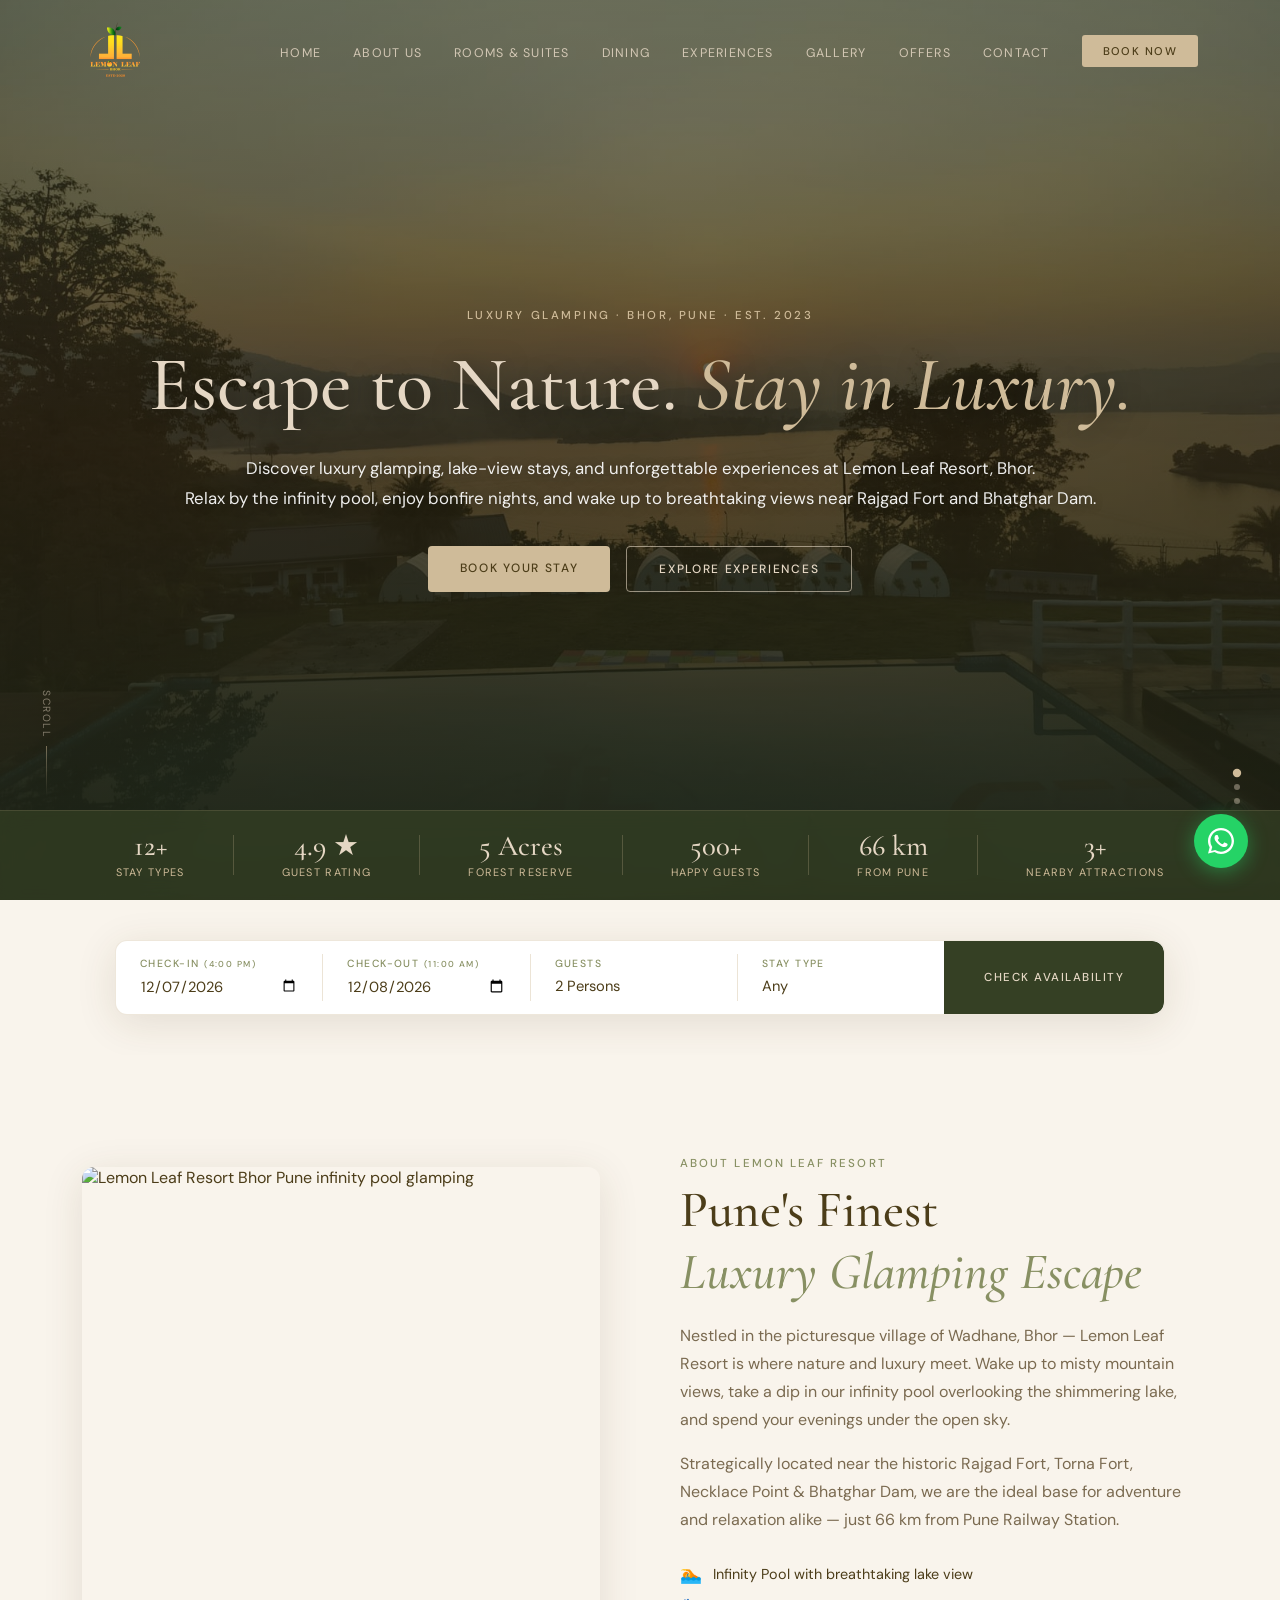
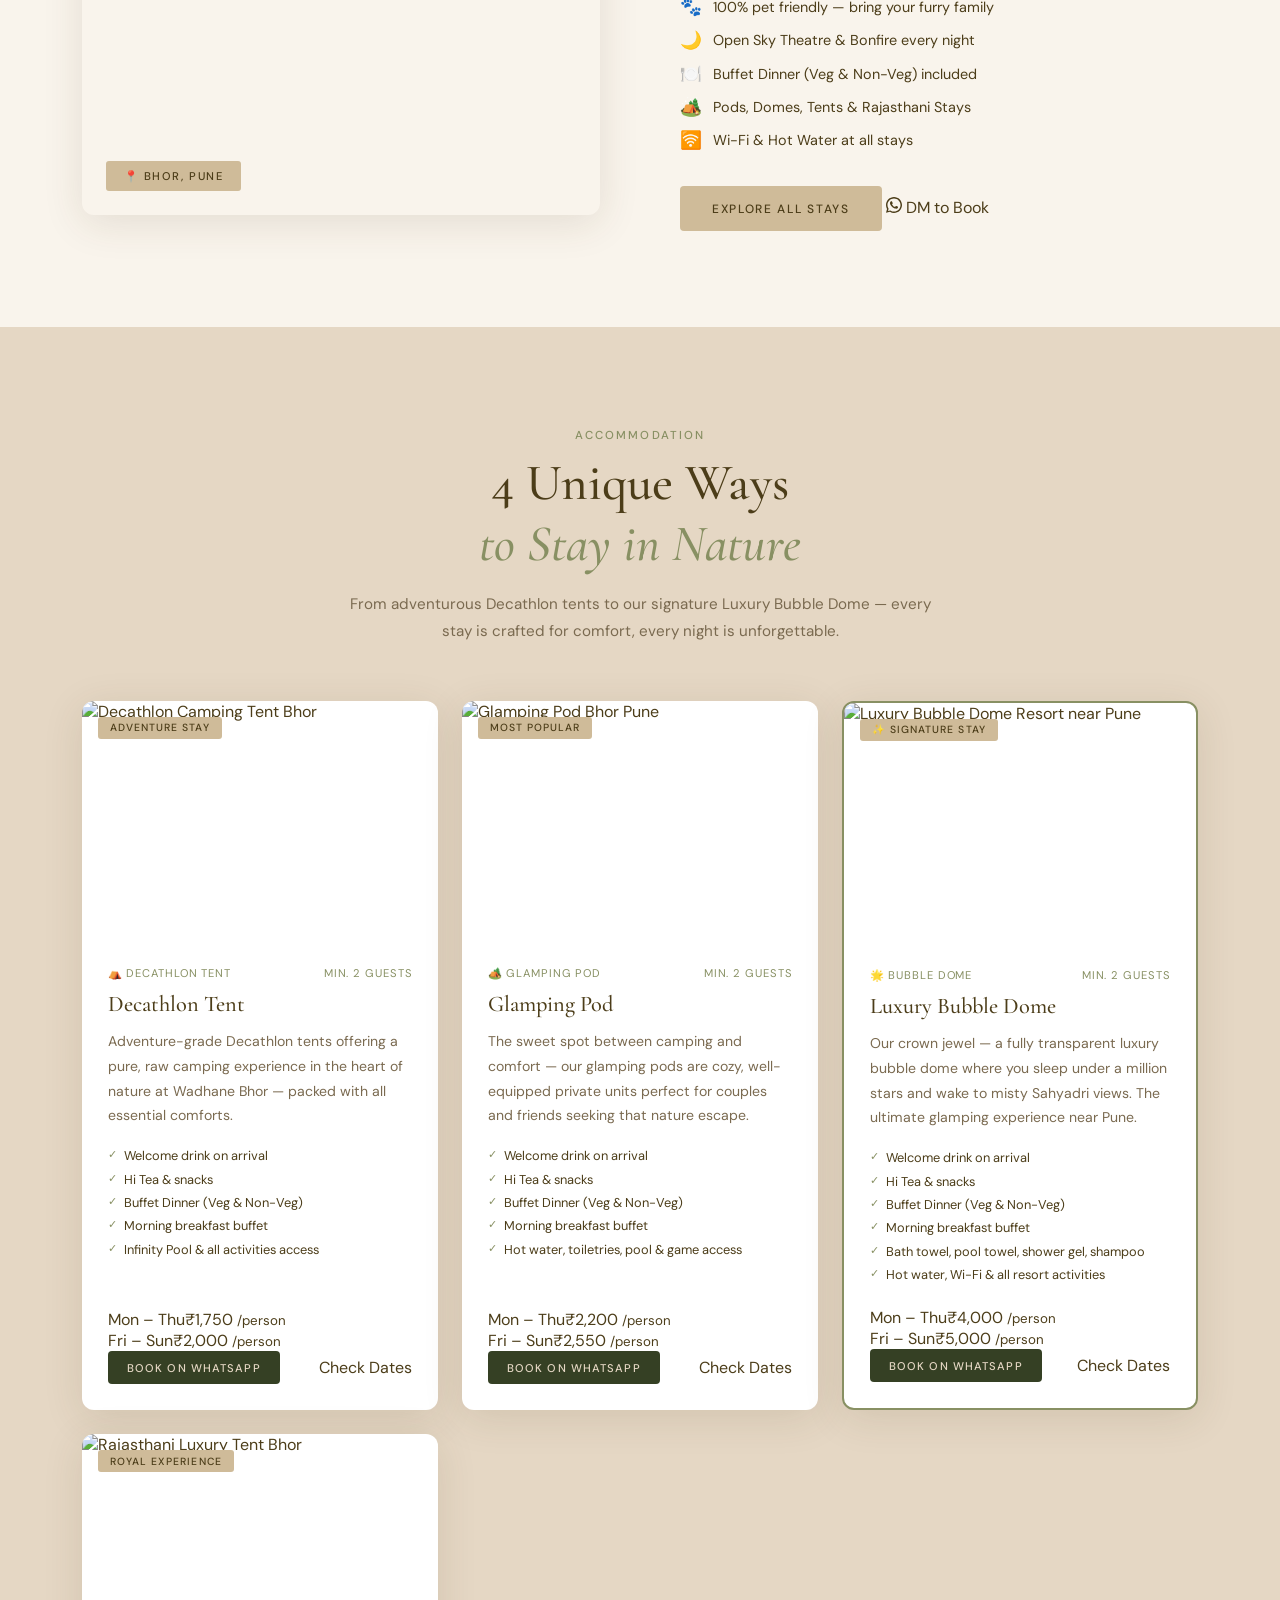
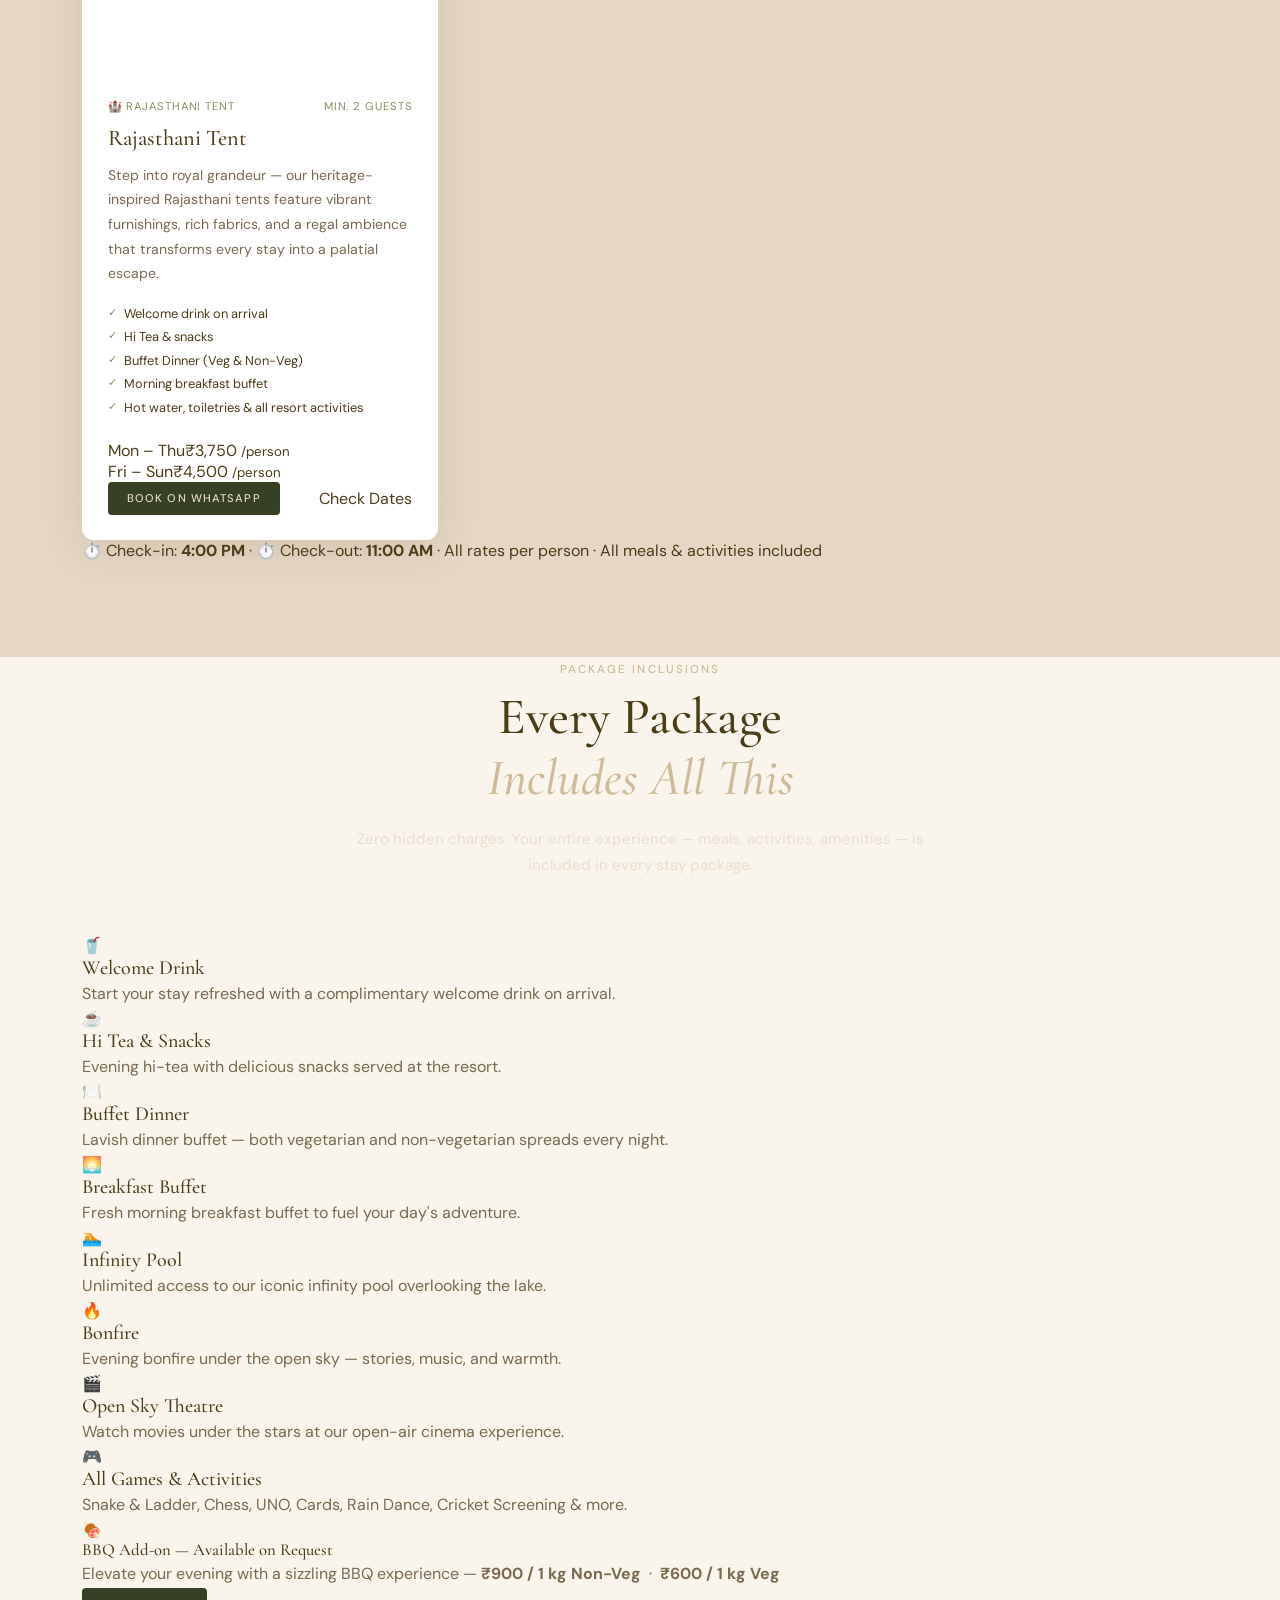
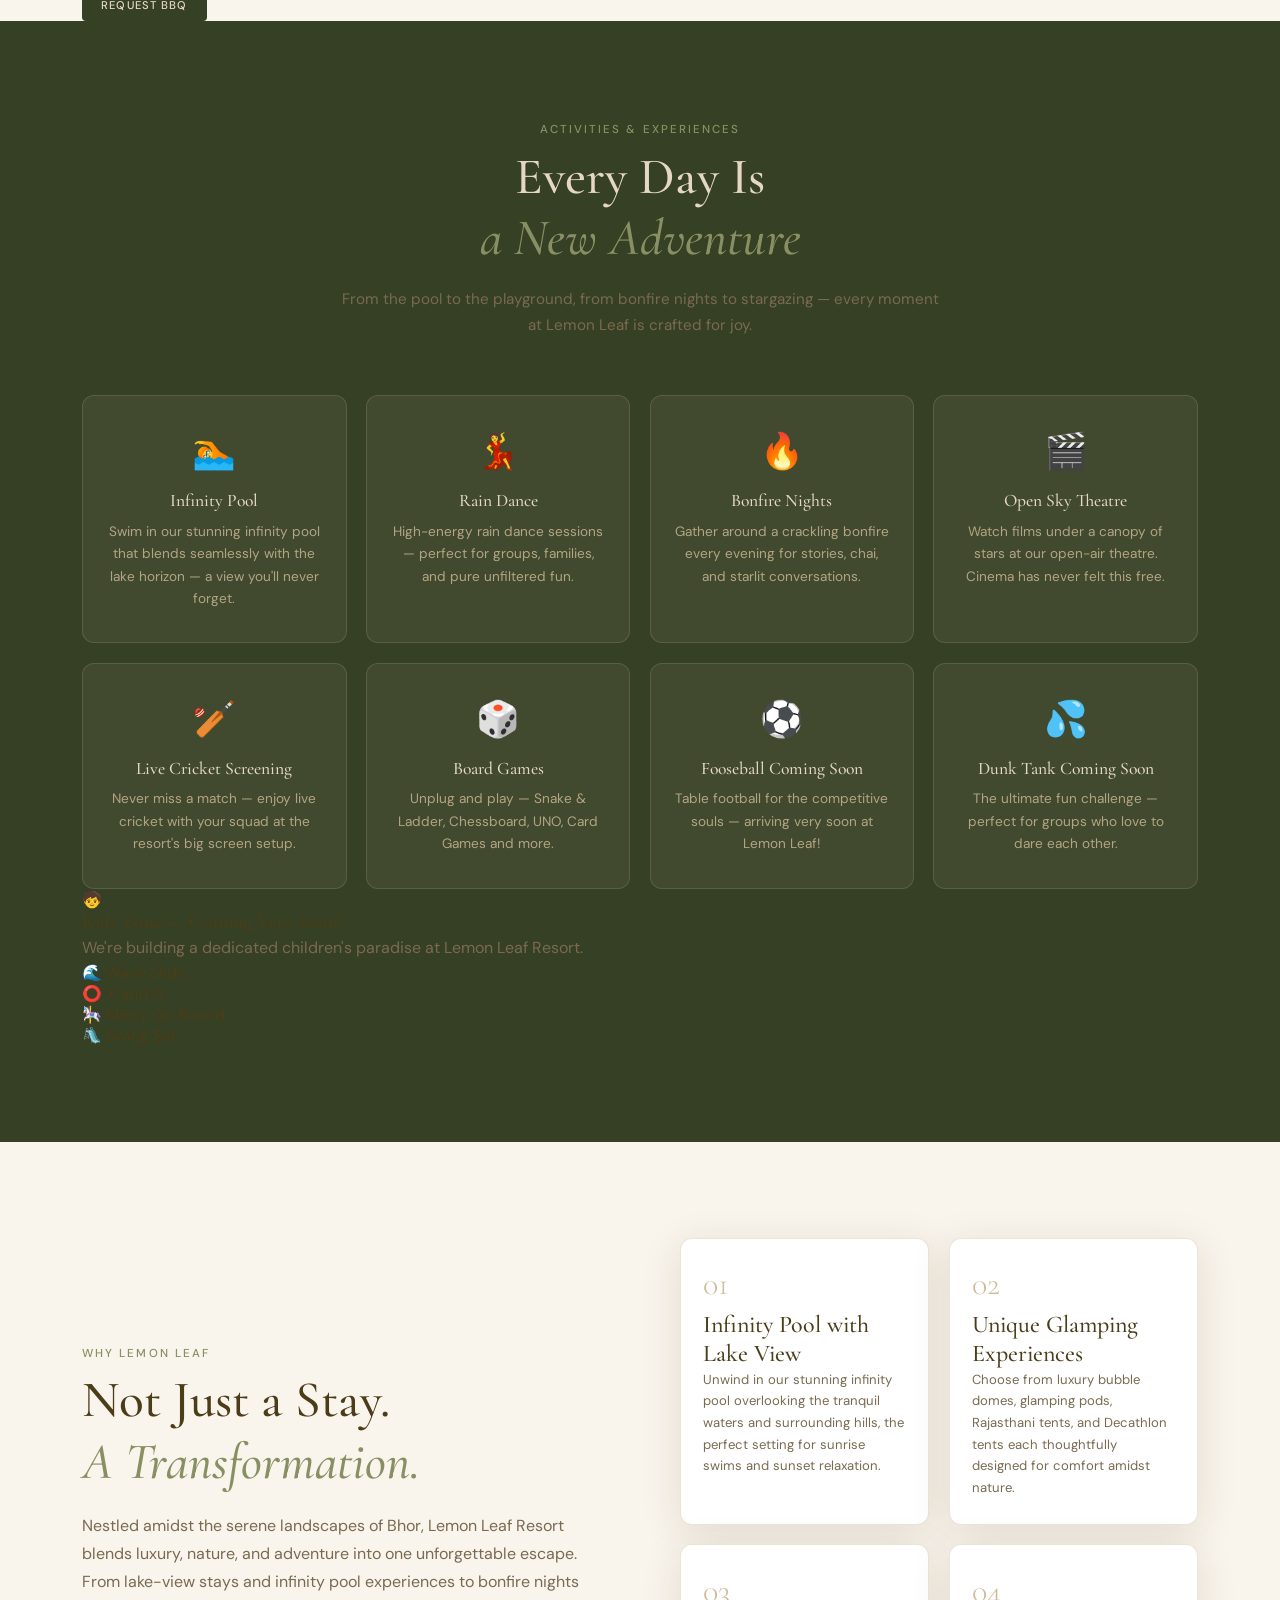
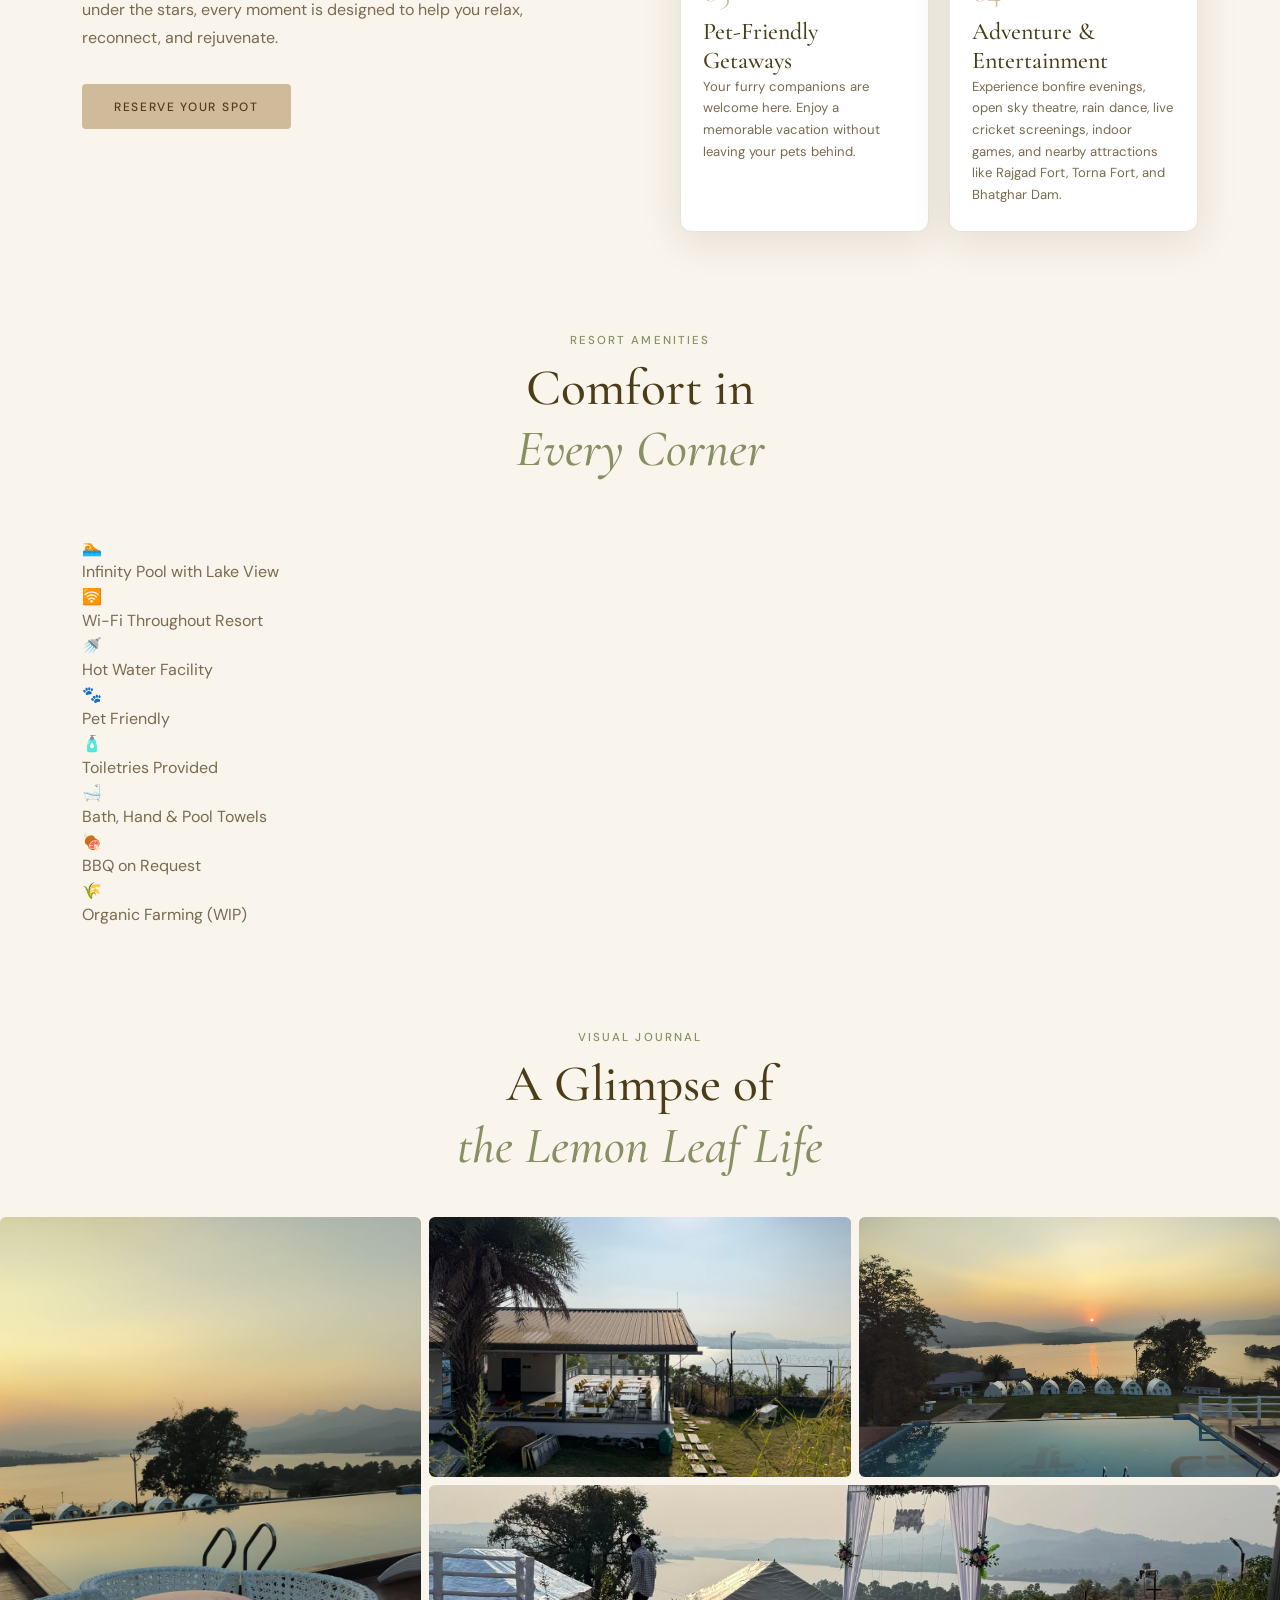
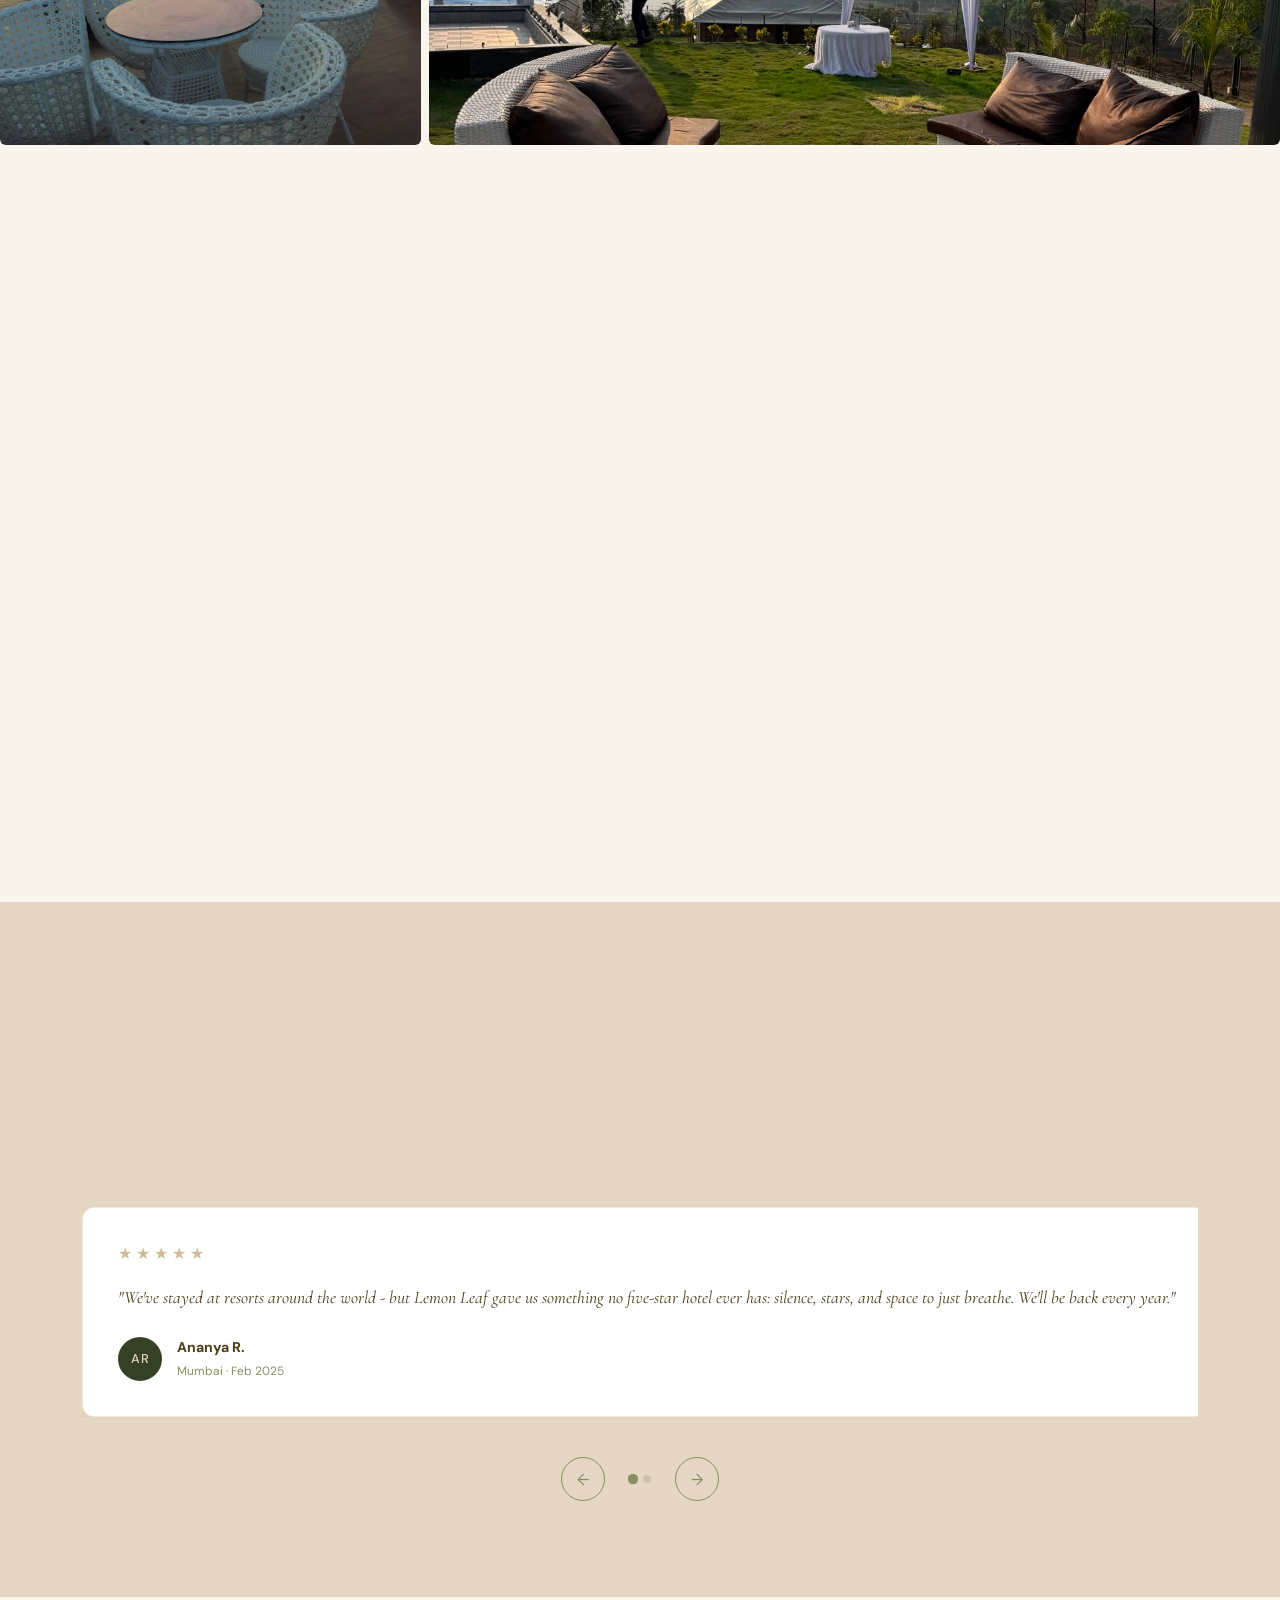
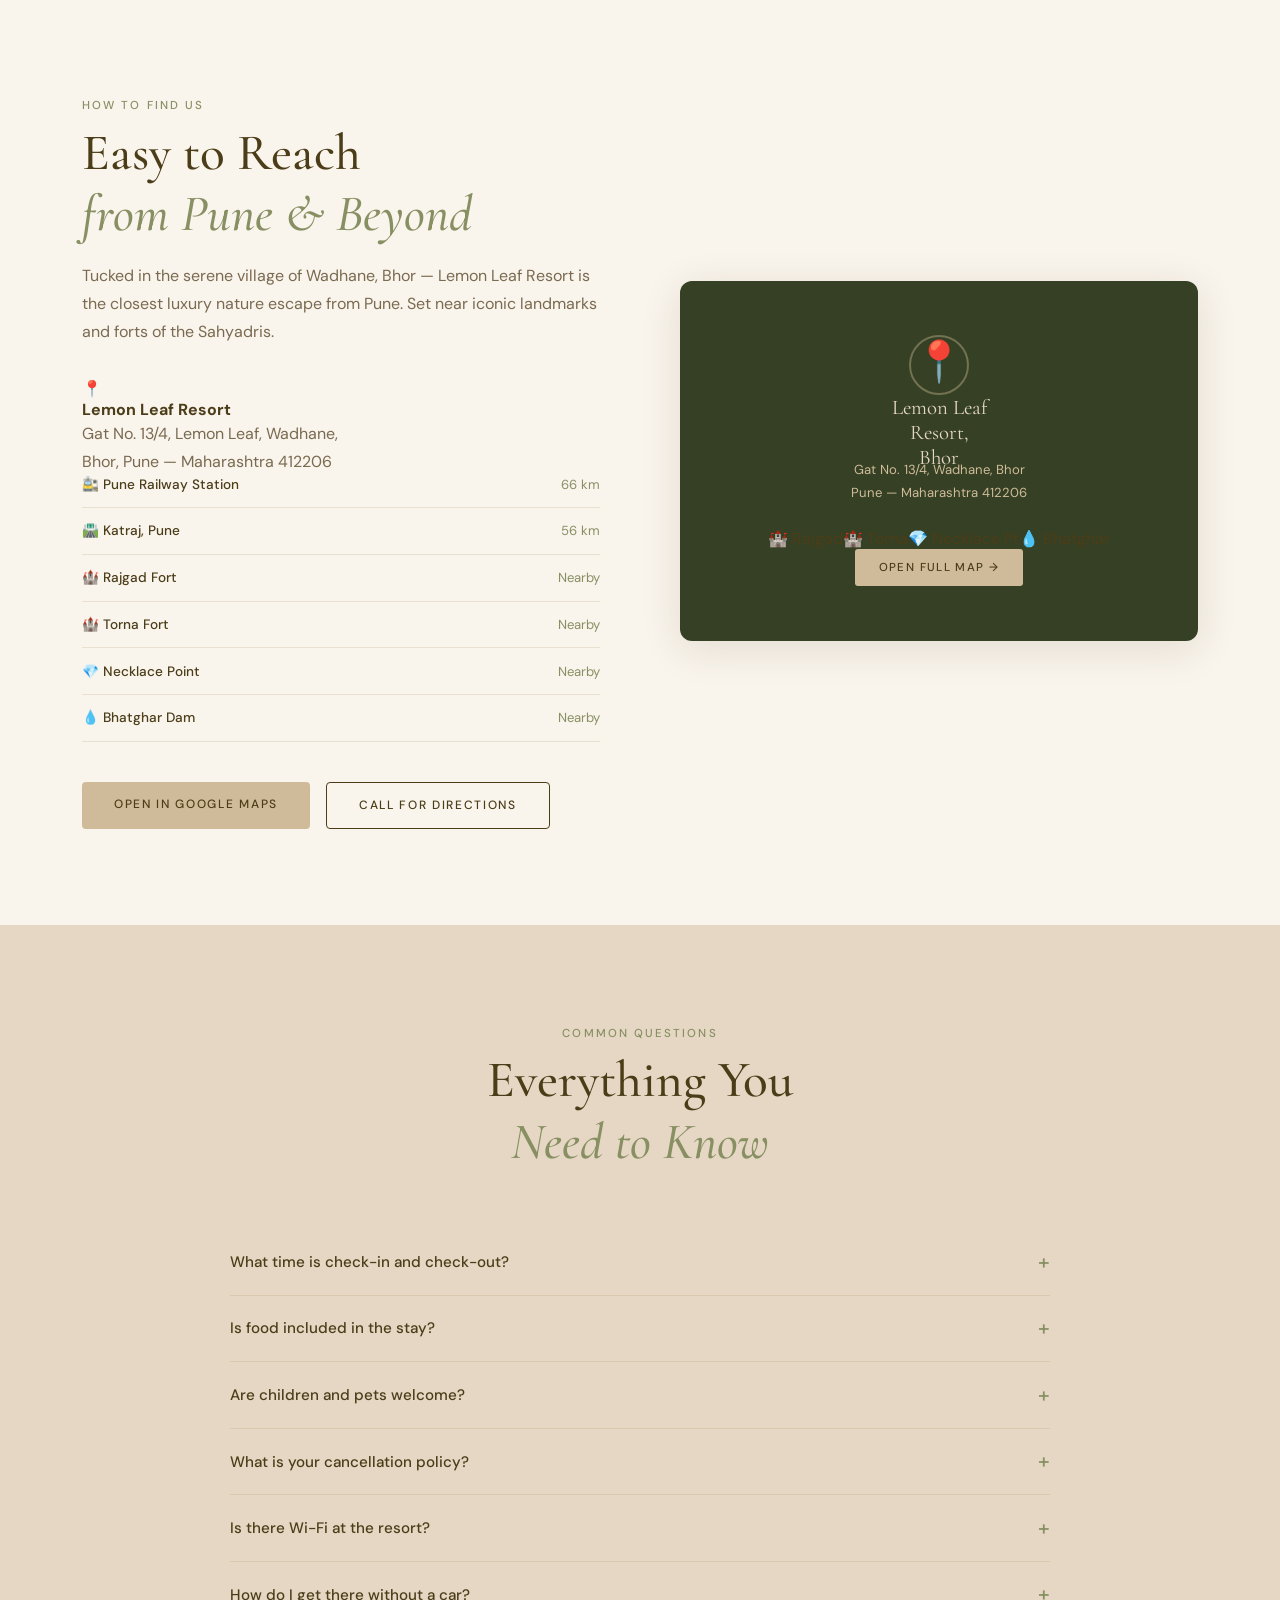
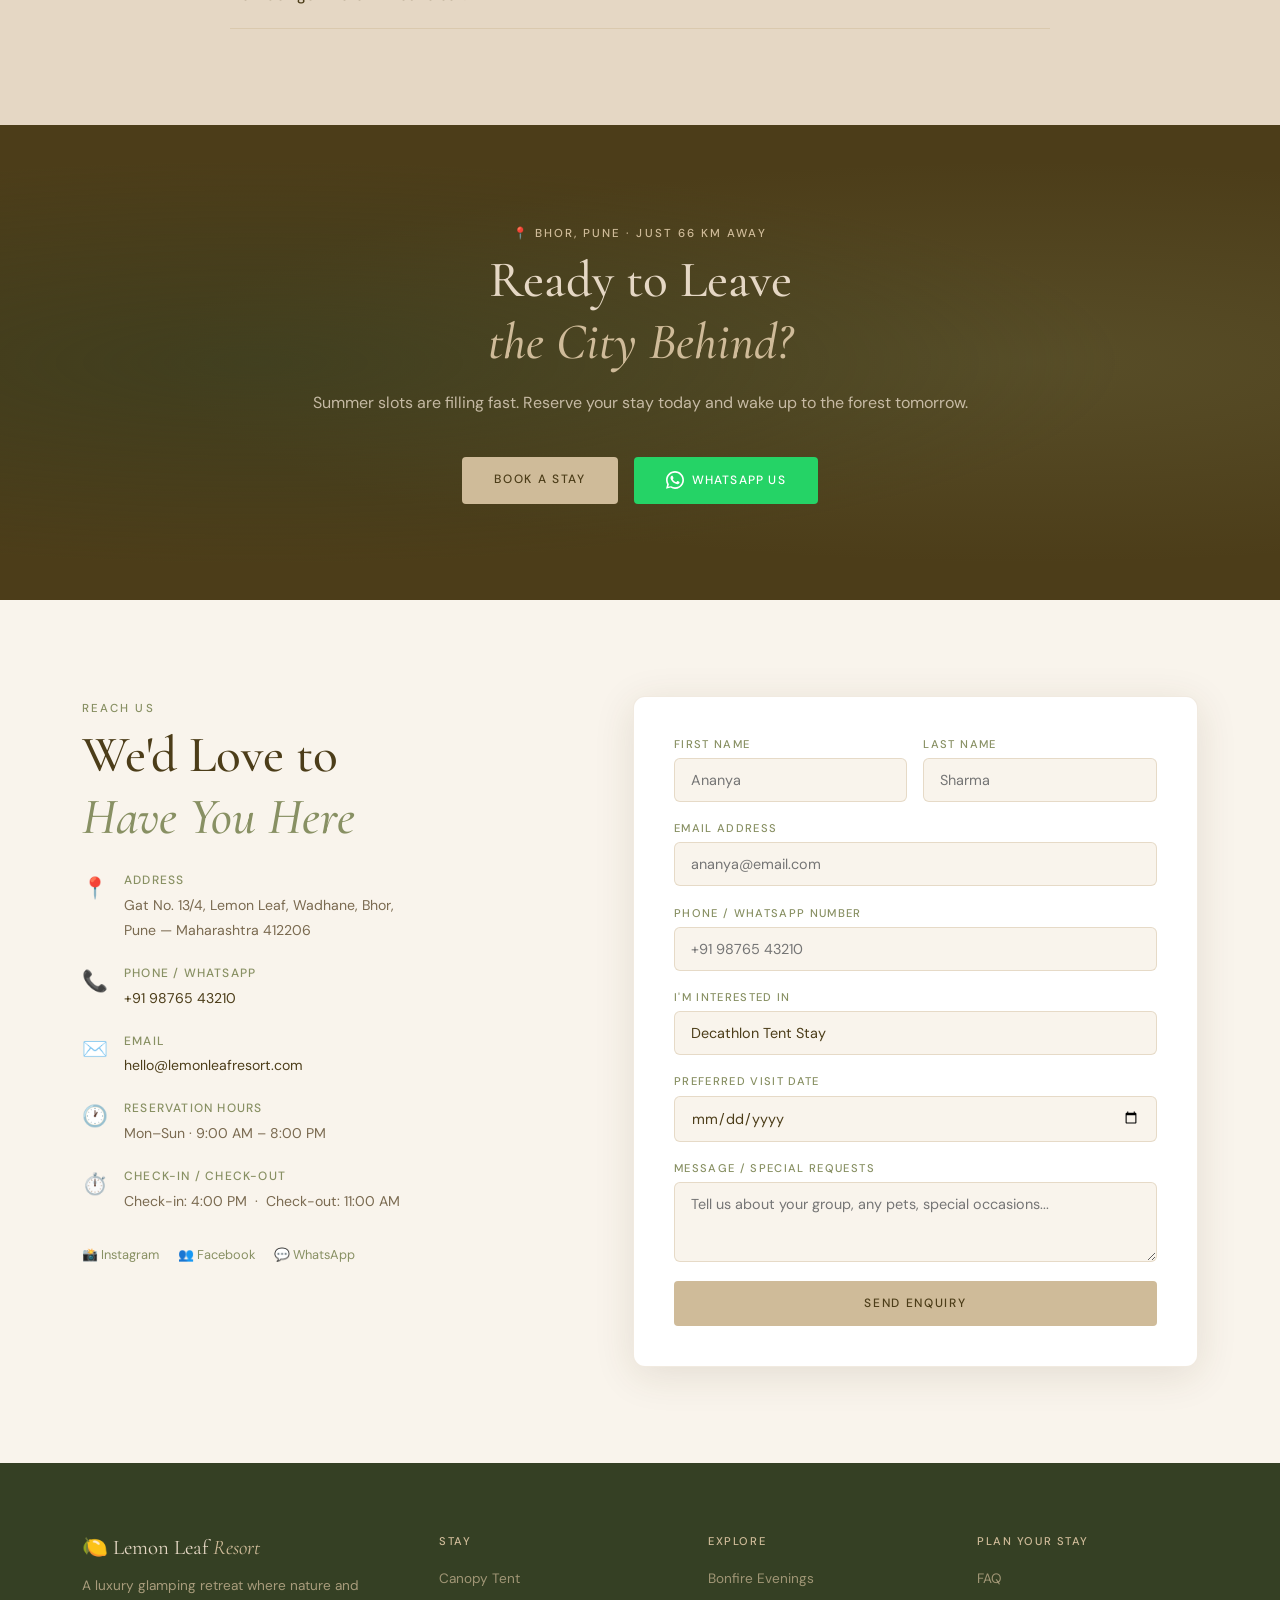
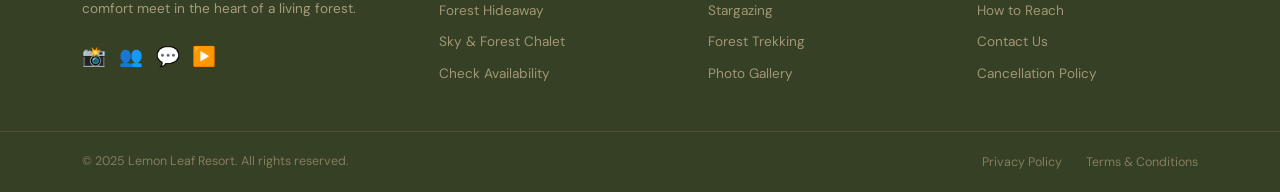
==== index.html @ 9e4e4b1d "first commit" ====
<!DOCTYPE html>
<html lang="en">

<head>
    <meta charset="UTF-8" />
    <meta name="viewport" content="width=device-width, initial-scale=1.0" />
    <title>Lemon Leaf Resort Bhor — Luxury Glamping near Pune</title>
    <meta name="description"
        content="Lemon Leaf Resort Bhor — Luxury glamping, infinity pool with lake view, bubble domes, pods & tents near Pune. 66 km from Pune Railway Station. Pet friendly." />
    <meta name="keywords"
        content="glamping near pune, luxury resort bhor, lemon leaf resort, infinity pool pune, bubble dome, rajgad torna fort stay, wadhane bhor" />
    <link rel="preconnect" href="https://fonts.googleapis.com" />
    <link rel="preconnect" href="https://fonts.gstatic.com" crossorigin />
    <link
        href="https://fonts.googleapis.com/css2?family=Cormorant+Garamond:ital,wght@0,300;0,400;0,500;0,600;1,300;1,400;1,500&family=DM+Sans:wght@300;400;500&display=swap"
        rel="stylesheet" />
    <link rel="stylesheet" href="css/style.css" />
</head>

<body>

    <div class="preloader" id="preloader">
        <div class="preloader-inner">
            <div class="preloader-logo">
                <img src="/images/logo/lemon-leaf-logo.png" alt="Lemon Leaf Resort"
                    onerror="this.style.display='none'" />
            </div>
            <div class="preloader-name">Lemon Leaf Resort</div>
            <div class="preloader-tagline">Relax · Reconnect · Rejuvenate</div>
            <div class="preloader-bar">
                <div class="preloader-fill" id="preloaderFill"></div>
            </div>
        </div>
    </div>

    <div id="navbar"></div>

    <section class="hero" id="home">
        <div class="hero-bg">
            <div class="hero-slide active" style="background-image:url('/images/hero-banner/infinity-pool.jpg')">
            </div>
            <div class="hero-slide" style="background-image:url('/images/hero-banner/glamping-pod.jpg')">
            </div>
            <div class="hero-slide" style="background-image:url('/images/hero-banner/event.jpg')">
            </div>
        </div>
        <div class="hero-overlay"></div>
        <div class="hero-content">
            <div class="hero-eyebrow reveal-up">Luxury Glamping · Bhor, Pune · Est. 2023</div>
            <h1 class="hero-title reveal-up delay-1">Escape to Nature. <em>Stay in Luxury.</em></h1>
            <p class="hero-sub reveal-up delay-2">Discover luxury glamping, lake-view stays, and unforgettable
                experiences at Lemon Leaf Resort, Bhor. <br />Relax by the infinity pool, enjoy bonfire nights, and wake
                up to
                breathtaking views near Rajgad Fort and Bhatghar Dam.</p>
            <div class="hero-btns reveal-up delay-3">
                <a href="#stays" class="btn-primary">Book Your Stay</a>
                <a href="#experiences" class="btn-ghost">Explore Experiences</a>
            </div>
        </div>
        <div class="hero-stats reveal-up delay-4">
            <div class="hero-stat"><strong>12+</strong><span>Stay Types</span></div>
            <div class="hero-stat-divider"></div>
            <div class="hero-stat"><strong>4.9 ★</strong><span>Guest Rating</span></div>
            <div class="hero-stat-divider"></div>
            <div class="hero-stat"><strong>5 Acres</strong><span>Forest Reserve</span></div>
            <div class="hero-stat-divider"></div>
            <div class="hero-stat"><strong>500+</strong><span>Happy Guests</span></div>
            <div class="hero-stat-divider"></div>
            <div class="hero-stat"><strong>66 km</strong><span>From Pune</span></div>
            <div class="hero-stat-divider"></div>
            <div class="hero-stat"><strong>3+</strong><span>Nearby Attractions</span></div>
        </div>
        <div class="hero-slider-dots" id="heroDots">
            <button class="dot active" data-idx="0" aria-label="Slide 1"></button>
            <button class="dot" data-idx="1" aria-label="Slide 2"></button>
            <button class="dot" data-idx="2" aria-label="Slide 3"></button>
        </div>
        <div class="hero-scroll-hint">
            <span>Scroll</span>
            <div class="scroll-line"></div>
        </div>
    </section>

    <section class="book-section" id="book">
        <div class="book-bar">
            <div class="book-field">
                <label>Check-in <small>(4:00 PM)</small></label>
                <input type="date" id="checkin" />
            </div>
            <div class="book-sep"></div>
            <div class="book-field">
                <label>Check-out <small>(11:00 AM)</small></label>
                <input type="date" id="checkout" />
            </div>
            <div class="book-sep"></div>
            <div class="book-field">
                <label>Guests</label>
                <select>
                    <option>1 Person</option>
                    <option selected>2 Persons</option>
                    <option>3 Persons</option>
                    <option>4 Persons</option>
                    <option>Group (5+)</option>
                </select>
            </div>
            <div class="book-sep"></div>
            <div class="book-field">
                <label>Stay Type</label>
                <select id="stayTypeSelect">
                    <option>Any</option>
                    <option>Decathlon Tent</option>
                    <option>Glamping Pod</option>
                    <option>Luxury Bubble Dome</option>
                    <option>Rajasthani Tent</option>
                </select>
            </div>
            <button class="book-btn" id="bookingBtn">Check Availability</button>
        </div>
    </section>

    <section class="about-strip" id="about">
        <div class="container about-grid">
            <div class="about-img-wrap reveal-left">
                <img src="https://images.unsplash.com/photo-1533632359083-0185df1be85d?w=800&q=80"
                    alt="Lemon Leaf Resort Bhor Pune infinity pool glamping" loading="lazy" />
                <div class="about-badge">📍 Bhor, Pune</div>
            </div>
            <div class="about-content reveal-right">
                <span class="eyebrow">About Lemon Leaf Resort</span>
                <h2>Pune's Finest<br /><em>Luxury Glamping Escape</em></h2>
                <p>Nestled in the picturesque village of Wadhane, Bhor — Lemon Leaf Resort is where nature and luxury
                    meet. Wake up to misty mountain views, take a dip in our infinity pool overlooking the shimmering
                    lake, and spend your evenings under the open sky.</p>
                <p>Strategically located near the historic Rajgad Fort, Torna Fort, Necklace Point &amp; Bhatghar Dam,
                    we are the ideal base for adventure and relaxation alike — just 66 km from Pune Railway Station.</p>
                <ul class="about-features">
                    <li><span class="feat-icon">🏊</span> Infinity Pool with breathtaking lake view</li>
                    <li><span class="feat-icon">🐾</span> 100% pet friendly — bring your furry family</li>
                    <li><span class="feat-icon">🌙</span> Open Sky Theatre &amp; Bonfire every night</li>
                    <li><span class="feat-icon">🍽️</span> Buffet Dinner (Veg &amp; Non-Veg) included</li>
                    <li><span class="feat-icon">🏕️</span> Pods, Domes, Tents &amp; Rajasthani Stays</li>
                    <li><span class="feat-icon">🛜</span> Wi-Fi &amp; Hot Water at all stays</li>
                </ul>
                <div class="about-ctas">
                    <a href="#stays" class="btn-primary">Explore All Stays</a>
                    <a href="https://wa.me/919876543210" target="_blank" rel="noopener" class="btn-whatsapp-sm">
                        <svg width="16" height="16" viewBox="0 0 24 24" fill="currentColor">
                            <path
                                d="M17.472 14.382c-.297-.149-1.758-.867-2.03-.967-.273-.099-.471-.148-.67.15-.197.297-.767.966-.94 1.164-.173.199-.347.223-.644.075-.297-.15-1.255-.463-2.39-1.475-.883-.788-1.48-1.761-1.653-2.059-.173-.297-.018-.458.13-.606.134-.133.298-.347.446-.52.149-.174.198-.298.298-.497.099-.198.05-.371-.025-.52-.075-.149-.669-1.612-.916-2.207-.242-.579-.487-.5-.669-.51-.173-.008-.371-.01-.57-.01-.198 0-.52.074-.792.372-.272.297-1.04 1.016-1.04 2.479 0 1.462 1.065 2.875 1.213 3.074.149.198 2.096 3.2 5.077 4.487.709.306 1.262.489 1.694.625.712.227 1.36.195 1.871.118.571-.085 1.758-.719 2.006-1.413.248-.694.248-1.289.173-1.413z" />
                            <path
                                d="M12 0C5.373 0 0 5.373 0 12c0 2.114.552 4.1 1.512 5.834L.057 23.57l5.91-1.47A11.945 11.945 0 0012 24c6.627 0 12-5.373 12-12S18.627 0 12 0zm0 21.818a9.8 9.8 0 01-4.997-1.37l-.358-.213-3.707.922.986-3.604-.234-.37A9.79 9.79 0 012.182 12c0-5.418 4.4-9.818 9.818-9.818 5.418 0 9.818 4.4 9.818 9.818 0 5.419-4.4 9.818-9.818 9.818z" />
                        </svg>
                        DM to Book
                    </a>
                </div>
            </div>
        </div>
    </section>

    <section class="stays-section" id="stays">
        <div class="container">
            <div class="section-header reveal-up">
                <span class="eyebrow">Accommodation</span>
                <h2>4 Unique Ways<br /><em>to Stay in Nature</em></h2>
                <p>From adventurous Decathlon tents to our signature Luxury Bubble Dome — every stay is crafted for
                    comfort, every night is unforgettable.</p>
            </div>
            <div class="stays-grid">

                <!-- DECATHLON TENT -->
                <div class="stay-card reveal-up">
                    <div class="stay-img">
                        <img src="https://images.unsplash.com/photo-1537225228614-56cc3556d7ed?w=800&q=80"
                            alt="Decathlon Camping Tent Bhor" loading="lazy" />
                        <div class="stay-tag">Adventure Stay</div>
                    </div>
                    <div class="stay-body">
                        <div class="stay-meta"><span>⛺ Decathlon Tent</span><span>Min. 2 Guests</span></div>
                        <h3>Decathlon Tent</h3>
                        <p>Adventure-grade Decathlon tents offering a pure, raw camping experience in the heart of
                            nature at Wadhane Bhor — packed with all essential comforts.</p>
                        <ul class="stay-amenities">
                            <li>Welcome drink on arrival</li>
                            <li>Hi Tea &amp; snacks</li>
                            <li>Buffet Dinner (Veg &amp; Non-Veg)</li>
                            <li>Morning breakfast buffet</li>
                            <li>Infinity Pool &amp; all activities access</li>
                        </ul>
                        <div class="pricing-block">
                            <div class="price-row"><span class="price-label">Mon – Thu</span><span
                                    class="price-val">₹1,750 <small>/person</small></span></div>
                            <div class="price-row weekend"><span class="price-label">Fri – Sun</span><span
                                    class="price-val">₹2,000 <small>/person</small></span></div>
                        </div>
                        <div class="stay-footer">
                            <a href="https://wa.me/919876543210" target="_blank" rel="noopener" class="btn-sm">Book on
                                WhatsApp</a>
                            <a href="#book" class="btn-sm-outline">Check Dates</a>
                        </div>
                    </div>
                </div>

                <!-- GLAMPING POD -->
                <div class="stay-card reveal-up delay-1">
                    <div class="stay-img">
                        <img src="https://images.unsplash.com/photo-1596394516093-501ba68a0ba6?w=800&q=80"
                            alt="Glamping Pod Bhor Pune" loading="lazy" />
                        <div class="stay-tag">Most Popular</div>
                    </div>
                    <div class="stay-body">
                        <div class="stay-meta"><span>🏕️ Glamping Pod</span><span>Min. 2 Guests</span></div>
                        <h3>Glamping Pod</h3>
                        <p>The sweet spot between camping and comfort — our glamping pods are cozy, well-equipped
                            private units perfect for couples and friends seeking that nature escape.</p>
                        <ul class="stay-amenities">
                            <li>Welcome drink on arrival</li>
                            <li>Hi Tea &amp; snacks</li>
                            <li>Buffet Dinner (Veg &amp; Non-Veg)</li>
                            <li>Morning breakfast buffet</li>
                            <li>Hot water, toiletries, pool &amp; game access</li>
                        </ul>
                        <div class="pricing-block">
                            <div class="price-row"><span class="price-label">Mon – Thu</span><span
                                    class="price-val">₹2,200 <small>/person</small></span></div>
                            <div class="price-row weekend"><span class="price-label">Fri – Sun</span><span
                                    class="price-val">₹2,550 <small>/person</small></span></div>
                        </div>
                        <div class="stay-footer">
                            <a href="https://wa.me/919876543210" target="_blank" rel="noopener" class="btn-sm">Book on
                                WhatsApp</a>
                            <a href="#book" class="btn-sm-outline">Check Dates</a>
                        </div>
                    </div>
                </div>

                <!-- LUXURY BUBBLE DOME -->
                <div class="stay-card featured reveal-up delay-2">
                    <div class="stay-img">
                        <img src="https://images.unsplash.com/photo-1506905925346-21bda4d32df4?w=800&q=80"
                            alt="Luxury Bubble Dome Resort near Pune" loading="lazy" />
                        <div class="stay-tag">✨ Signature Stay</div>
                    </div>
                    <div class="stay-body">
                        <div class="stay-meta"><span>🌟 Bubble Dome</span><span>Min. 2 Guests</span></div>
                        <h3>Luxury Bubble Dome</h3>
                        <p>Our crown jewel — a fully transparent luxury bubble dome where you sleep under a million
                            stars and wake to misty Sahyadri views. The ultimate glamping experience near Pune.</p>
                        <ul class="stay-amenities">
                            <li>Welcome drink on arrival</li>
                            <li>Hi Tea &amp; snacks</li>
                            <li>Buffet Dinner (Veg &amp; Non-Veg)</li>
                            <li>Morning breakfast buffet</li>
                            <li>Bath towel, pool towel, shower gel, shampoo</li>
                            <li>Hot water, Wi-Fi &amp; all resort activities</li>
                        </ul>
                        <div class="pricing-block">
                            <div class="price-row"><span class="price-label">Mon – Thu</span><span
                                    class="price-val">₹4,000 <small>/person</small></span></div>
                            <div class="price-row weekend"><span class="price-label">Fri – Sun</span><span
                                    class="price-val">₹5,000 <small>/person</small></span></div>
                        </div>
                        <div class="stay-footer">
                            <a href="https://wa.me/919876543210" target="_blank" rel="noopener" class="btn-sm">Book on
                                WhatsApp</a>
                            <a href="#book" class="btn-sm-outline">Check Dates</a>
                        </div>
                    </div>
                </div>

                <!-- RAJASTHANI TENT -->
                <div class="stay-card reveal-up delay-3">
                    <div class="stay-img">
                        <img src="https://images.unsplash.com/photo-1504280390367-361c6d9f38f4?w=800&q=80"
                            alt="Rajasthani Luxury Tent Bhor" loading="lazy" />
                        <div class="stay-tag">Royal Experience</div>
                    </div>
                    <div class="stay-body">
                        <div class="stay-meta"><span>🏰 Rajasthani Tent</span><span>Min. 2 Guests</span></div>
                        <h3>Rajasthani Tent</h3>
                        <p>Step into royal grandeur — our heritage-inspired Rajasthani tents feature vibrant
                            furnishings, rich fabrics, and a regal ambience that transforms every stay into a palatial
                            escape.</p>
                        <ul class="stay-amenities">
                            <li>Welcome drink on arrival</li>
                            <li>Hi Tea &amp; snacks</li>
                            <li>Buffet Dinner (Veg &amp; Non-Veg)</li>
                            <li>Morning breakfast buffet</li>
                            <li>Hot water, toiletries &amp; all resort activities</li>
                        </ul>
                        <div class="pricing-block">
                            <div class="price-row"><span class="price-label">Mon – Thu</span><span
                                    class="price-val">₹3,750 <small>/person</small></span></div>
                            <div class="price-row weekend"><span class="price-label">Fri – Sun</span><span
                                    class="price-val">₹4,500 <small>/person</small></span></div>
                        </div>
                        <div class="stay-footer">
                            <a href="https://wa.me/919876543210" target="_blank" rel="noopener" class="btn-sm">Book on
                                WhatsApp</a>
                            <a href="#book" class="btn-sm-outline">Check Dates</a>
                        </div>
                    </div>
                </div>

            </div>

            <!-- TIMINGS + NOTE -->
            <div class="timings-note reveal-up">
                <span>⏱️ Check-in: <strong>4:00 PM</strong></span>
                <span class="tn-sep">·</span>
                <span>⏱️ Check-out: <strong>11:00 AM</strong></span>
                <span class="tn-sep">·</span>
                <span>All rates per person · All meals &amp; activities included</span>
            </div>
        </div>
    </section>

    <section class="packages-section" id="packages">
        <div class="container">
            <div class="section-header section-header--light reveal-up">
                <span class="eyebrow eyebrow--light">Package Inclusions</span>
                <h2>Every Package<br /><em>Includes All This</em></h2>
                <p>Zero hidden charges. Your entire experience — meals, activities, amenities — is included in every
                    stay package.</p>
            </div>
            <div class="pkg-grid">
                <div class="pkg-card reveal-up">
                    <div class="pkg-icon">🥤</div>
                    <h4>Welcome Drink</h4>
                    <p>Start your stay refreshed with a complimentary welcome drink on arrival.</p>
                </div>
                <div class="pkg-card reveal-up delay-1">
                    <div class="pkg-icon">☕</div>
                    <h4>Hi Tea &amp; Snacks</h4>
                    <p>Evening hi-tea with delicious snacks served at the resort.</p>
                </div>
                <div class="pkg-card reveal-up delay-2">
                    <div class="pkg-icon">🍽️</div>
                    <h4>Buffet Dinner</h4>
                    <p>Lavish dinner buffet — both vegetarian and non-vegetarian spreads every night.</p>
                </div>
                <div class="pkg-card reveal-up delay-3">
                    <div class="pkg-icon">🌅</div>
                    <h4>Breakfast Buffet</h4>
                    <p>Fresh morning breakfast buffet to fuel your day's adventure.</p>
                </div>
                <div class="pkg-card reveal-up">
                    <div class="pkg-icon">🏊</div>
                    <h4>Infinity Pool</h4>
                    <p>Unlimited access to our iconic infinity pool overlooking the lake.</p>
                </div>
                <div class="pkg-card reveal-up delay-1">
                    <div class="pkg-icon">🔥</div>
                    <h4>Bonfire</h4>
                    <p>Evening bonfire under the open sky — stories, music, and warmth.</p>
                </div>
                <div class="pkg-card reveal-up delay-2">
                    <div class="pkg-icon">🎬</div>
                    <h4>Open Sky Theatre</h4>
                    <p>Watch movies under the stars at our open-air cinema experience.</p>
                </div>
                <div class="pkg-card reveal-up delay-3">
                    <div class="pkg-icon">🎮</div>
                    <h4>All Games &amp; Activities</h4>
                    <p>Snake &amp; Ladder, Chess, UNO, Cards, Rain Dance, Cricket Screening &amp; more.</p>
                </div>
            </div>
            <div class="bbq-addon reveal-up">
                <div class="bbq-icon">🍖</div>
                <div class="bbq-text">
                    <h5>BBQ Add-on — Available on Request</h5>
                    <p>Elevate your evening with a sizzling BBQ experience — <strong>₹900 / 1 kg Non-Veg</strong>
                        &nbsp;·&nbsp; <strong>₹600 / 1 kg Veg</strong></p>
                </div>
                <a href="https://wa.me/919876543210" target="_blank" rel="noopener" class="btn-sm">Request BBQ</a>
            </div>
        </div>
    </section>

    <section class="exp-section" id="experiences">
        <div class="container">
            <div class="section-header reveal-up">
                <span class="eyebrow">Activities &amp; Experiences</span>
                <h2>Every Day Is<br /><em>a New Adventure</em></h2>
                <p>From the pool to the playground, from bonfire nights to stargazing — every moment at Lemon Leaf is
                    crafted for joy.</p>
            </div>
            <div class="exp-grid">
                <div class="exp-card reveal-up">
                    <div class="exp-icon">🏊</div>
                    <h4>Infinity Pool</h4>
                    <p>Swim in our stunning infinity pool that blends seamlessly with the lake horizon — a view you'll
                        never forget.</p>
                </div>
                <div class="exp-card reveal-up delay-1">
                    <div class="exp-icon">💃</div>
                    <h4>Rain Dance</h4>
                    <p>High-energy rain dance sessions — perfect for groups, families, and pure unfiltered fun.</p>
                </div>
                <div class="exp-card reveal-up delay-2">
                    <div class="exp-icon">🔥</div>
                    <h4>Bonfire Nights</h4>
                    <p>Gather around a crackling bonfire every evening for stories, chai, and starlit conversations.</p>
                </div>
                <div class="exp-card reveal-up delay-3">
                    <div class="exp-icon">🎬</div>
                    <h4>Open Sky Theatre</h4>
                    <p>Watch films under a canopy of stars at our open-air theatre. Cinema has never felt this free.</p>
                </div>
                <div class="exp-card reveal-up">
                    <div class="exp-icon">🏏</div>
                    <h4>Live Cricket Screening</h4>
                    <p>Never miss a match — enjoy live cricket with your squad at the resort's big screen setup.</p>
                </div>
                <div class="exp-card reveal-up delay-1">
                    <div class="exp-icon">🎲</div>
                    <h4>Board Games</h4>
                    <p>Unplug and play — Snake &amp; Ladder, Chessboard, UNO, Card Games and more.</p>
                </div>
                <div class="exp-card reveal-up delay-2">
                    <div class="exp-icon">⚽</div>
                    <h4>Fooseball <span class="coming-soon">Coming Soon</span></h4>
                    <p>Table football for the competitive souls — arriving very soon at Lemon Leaf!</p>
                </div>
                <div class="exp-card reveal-up delay-3">
                    <div class="exp-icon">💦</div>
                    <h4>Dunk Tank <span class="coming-soon">Coming Soon</span></h4>
                    <p>The ultimate fun challenge — perfect for groups who love to dare each other.</p>
                </div>
            </div>

            <!-- KIDS ZONE -->
            <div class="kids-zone reveal-up">
                <div class="kids-header">
                    <div class="kids-icon">🧒</div>
                    <div>
                        <h4>Kids Zone — <span class="coming-soon-lg">Coming Very Soon!</span></h4>
                        <p>We're building a dedicated children's paradise at Lemon Leaf Resort.</p>
                    </div>
                </div>
                <div class="kids-grid">
                    <div class="kid-item">🌊 Wave Slide</div>
                    <div class="kid-item">⭕ X and O</div>
                    <div class="kid-item">🎠 Merry Go Round</div>
                    <div class="kid-item">🛝 Swing Set</div>
                </div>
            </div>
        </div>
    </section>

    <section class="why-section">
        <div class="container">
            <div class="why-grid">
                <div class="why-text reveal-left">
                    <span class="eyebrow">Why Lemon Leaf</span>
                    <h2>Not Just a Stay.<br /><em>A Transformation.</em></h2>
                    <p>Nestled amidst the serene landscapes of Bhor, Lemon Leaf Resort blends luxury, nature, and
                        adventure into one unforgettable escape. From lake-view stays and infinity pool experiences to
                        bonfire nights under the stars, every moment is designed to help you relax, reconnect, and
                        rejuvenate.</p>
                    <a href="#book" class="btn-primary">Reserve Your Spot</a>
                </div>
                <div class="why-cards reveal-right">
                    <div class="why-card"><span class="why-num">01</span>
                        <h3>Infinity Pool with Lake View</h3>
                        <p>Unwind in our stunning infinity pool overlooking the tranquil waters and surrounding hills,
                            the perfect setting for sunrise swims and sunset relaxation.</p>
                    </div>
                    <div class="why-card"><span class="why-num">02</span>
                        <h3>Unique Glamping Experiences</h3>
                        <p>Choose from luxury bubble domes, glamping pods, Rajasthani tents, and Decathlon tents each
                            thoughtfully designed for comfort amidst nature.</p>
                    </div>
                    <div class="why-card"><span class="why-num">03</span>
                        <h3>Pet-Friendly Getaways</h3>
                        <p>Your furry companions are welcome here. Enjoy a memorable vacation without leaving your pets
                            behind.</p>
                    </div>
                    <div class="why-card"><span class="why-num">04</span>
                        <h3>Adventure & Entertainment</h3>
                        <p>Experience bonfire evenings, open sky theatre, rain dance, live cricket screenings, indoor
                            games, and nearby attractions like Rajgad Fort, Torna Fort, and Bhatghar Dam.</p>
                    </div>
                </div>
            </div>
        </div>
    </section>

    <section class="amenities-section">
        <div class="container">
            <div class="section-header reveal-up">
                <span class="eyebrow">Resort Amenities</span>
                <h2>Comfort in<br /><em>Every Corner</em></h2>
            </div>
            <div class="amen-grid">
                <div class="amen-card reveal-up"><span>🏊</span>
                    <p>Infinity Pool with Lake View</p>
                </div>
                <div class="amen-card reveal-up delay-1"><span>🛜</span>
                    <p>Wi-Fi Throughout Resort</p>
                </div>
                <div class="amen-card reveal-up delay-2"><span>🚿</span>
                    <p>Hot Water Facility</p>
                </div>
                <div class="amen-card reveal-up delay-3"><span>🐾</span>
                    <p>Pet Friendly</p>
                </div>
                <div class="amen-card reveal-up"><span>🧴</span>
                    <p>Toiletries Provided</p>
                </div>
                <div class="amen-card reveal-up delay-1"><span>🛁</span>
                    <p>Bath, Hand &amp; Pool Towels</p>
                </div>
                <div class="amen-card reveal-up delay-2"><span>🍖</span>
                    <p>BBQ on Request</p>
                </div>
                <div class="amen-card reveal-up delay-3"><span>🌾</span>
                    <p>Organic Farming (WIP)</p>
                </div>
            </div>
        </div>
    </section>

    <section class="gallery-section" id="gallery">
        <div class="container">
            <div class="section-header reveal-up">
                <span class="eyebrow">Visual Journal</span>
                <h2>A Glimpse of<br /><em>the Lemon Leaf Life</em></h2>
            </div>
        </div>
        <div class="gallery-grid">
            <div class="gallery-item tall reveal-up" data-src="/images/gallery/IMG_4123.JPG?w=1400&q=90"><img
                    src="/images/gallery/IMG_4123.JPG?w=800&q=80" alt="Forest tent" loading="lazy" />
                <div class="gallery-hover"><span>View</span></div>
            </div>
            <div class="gallery-item reveal-up delay-1" data-src="/images/gallery/IMG_4001.JPG?w=1400&q=90"><img
                    src="/images/gallery/IMG_4001.JPG?w=800&q=80" alt="Tent interior" loading="lazy" />
                <div class="gallery-hover"><span>View</span></div>
            </div>
            <div class="gallery-item reveal-up delay-2" data-src="/images/gallery/IMG_4125.JPG?w=1400&q=90"><img
                    src="/images/gallery/IMG_4125.JPG?w=800&q=80" alt="Forest cottage" loading="lazy" />
                <div class="gallery-hover"><span>View</span></div>
            </div>
            <div class="gallery-item wide reveal-up delay-1" data-src="/images/gallery/IMG_4000.JPG?w=1400&q=90"><img
                    src="/images/gallery/IMG_4000.JPG?w=800&q=80" alt="Night camping" loading="lazy" />
                <div class="gallery-hover"><span>View</span></div>
            </div>
            <div class="gallery-item reveal-up delay-2" data-src="/images/gallery/IMG_4005.JPG?w=1400&q=90"><img
                    src="/images/gallery/IMG_4005.JPG?w=800&q=80" alt="Mountain view" loading="lazy" />
                <div class="gallery-hover"><span>View</span></div>
            </div>
            <div class="gallery-item reveal-up delay-3" data-src="/images/gallery/IMG_0001.JPG?w=1400&q=90"><img
                    src="/images/gallery/IMG_0001.JPG?w=800&q=80" alt="Forest view" loading="lazy" />
                <div class="gallery-hover"><span>View</span></div>
            </div>
        </div>
        <div class="lightbox" id="lightbox">
            <div class="lightbox-backdrop" id="lbBackdrop"></div>
            <button class="lb-close" id="lbClose" aria-label="Close">✕</button>
            <button class="lb-prev" id="lbPrev" aria-label="Previous">&#8592;</button>
            <button class="lb-next" id="lbNext" aria-label="Next">&#8594;</button>
            <img id="lbImg" src="" alt="Gallery full view" />
        </div>
    </section>

    <section class="testi-section">
        <div class="container">
            <div class="section-header reveal-up">
                <span class="eyebrow">Guest Stories</span>
                <h2>What Our Guests<br /><em>Remember Most</em></h2>
            </div>
            <div class="testi-slider" id="testiSlider">
                <div class="testi-track" id="testiTrack">
                    <div class="testi-card">
                        <div class="testi-stars">★★★★★</div>
                        <blockquote>"We've stayed at resorts around the world - but Lemon Leaf gave us something no
                            five-star hotel ever has: silence, stars, and space to just breathe. We'll be back every
                            year."</blockquote>
                        <div class="testi-author">
                            <div class="testi-avatar">AR</div>
                            <div><strong>Ananya R.</strong><span>Mumbai · Feb 2025</span></div>
                        </div>
                    </div>
                    <div class="testi-card">
                        <div class="testi-stars">★★★★★</div>
                        <blockquote>"The Glass Chalet was a dream. Woke up to deer in the mist outside our window and a
                            butler bringing coffee. The balance of wild and luxury is genuinely magical here."
                        </blockquote>
                        <div class="testi-author">
                            <div class="testi-avatar">KM</div>
                            <div><strong>Karan &amp; Meera</strong><span>Pune · Jan 2025</span></div>
                        </div>
                    </div>
                    <div class="testi-card">
                        <div class="testi-stars">★★★★★</div>
                        <blockquote>"Took our family of four for a long weekend. The kids loved the night trek and
                            bonfire. My husband and I finally managed to read books we'd been carrying for years. Thank
                            you!"</blockquote>
                        <div class="testi-author">
                            <div class="testi-avatar">PS</div>
                            <div><strong>Priya S.</strong><span>Nashik · Dec 2024</span></div>
                        </div>
                    </div>
                    <div class="testi-card">
                        <div class="testi-stars">★★★★★</div>
                        <blockquote>"The food alone is worth the trip. Every meal felt thought-through and genuinely
                            special. The stargazing session on our second night is something I'll never forget."
                        </blockquote>
                        <div class="testi-author">
                            <div class="testi-avatar">RJ</div>
                            <div><strong>Rohan J.</strong><span>Bangalore · Nov 2024</span></div>
                        </div>
                    </div>
                </div>
            </div>
            <div class="testi-controls">
                <button class="testi-btn" id="testPrev" aria-label="Previous">&#8592;</button>
                <div class="testi-dots-wrap" id="testiDots"></div>
                <button class="testi-btn" id="testNext" aria-label="Next">&#8594;</button>
            </div>
        </div>
    </section>

    <section class="location-section" id="location">
        <div class="container">
            <div class="loc-grid">
                <div class="loc-info reveal-left">
                    <span class="eyebrow">How to Find Us</span>
                    <h2>Easy to Reach<br /><em>from Pune &amp; Beyond</em></h2>
                    <p>Tucked in the serene village of Wadhane, Bhor — Lemon Leaf Resort is the closest luxury nature
                        escape from Pune. Set near iconic landmarks and forts of the Sahyadris.</p>
                    <div class="loc-address-card">
                        <span class="loc-addr-icon">📍</span>
                        <div>
                            <strong>Lemon Leaf Resort</strong>
                            <p>Gat No. 13/4, Lemon Leaf, Wadhane,<br />Bhor, Pune — Maharashtra 412206</p>
                        </div>
                    </div>
                    <ul class="loc-distances">
                        <li><span class="loc-city">🚉 Pune Railway Station</span><span>66 km</span></li>
                        <li><span class="loc-city">🛣️ Katraj, Pune</span><span>56 km</span></li>
                        <li><span class="loc-city">🏰 Rajgad Fort</span><span>Nearby</span></li>
                        <li><span class="loc-city">🏰 Torna Fort</span><span>Nearby</span></li>
                        <li><span class="loc-city">💎 Necklace Point</span><span>Nearby</span></li>
                        <li><span class="loc-city">💧 Bhatghar Dam</span><span>Nearby</span></li>
                    </ul>
                    <div class="loc-btns">
                        <a href="https://maps.google.com/?q=Gat+No+13/4+Wadhane+Bhor+Pune+Maharashtra+412206"
                            target="_blank" rel="noopener" class="btn-primary">Open in Google Maps</a>
                        <a href="tel:+919876543210" class="btn-outline">Call for Directions</a>
                    </div>
                </div>
                <div class="loc-map reveal-right">
                    <div class="map-placeholder">
                        <div class="map-visual">
                            <div class="map-pin-wrap">
                                <div class="map-pin-pulse"></div>
                                <div class="map-pin">📍</div>
                            </div>
                            <div class="map-label">Lemon Leaf Resort, Bhor</div>
                        </div>
                        <p class="map-note">Gat No. 13/4, Wadhane, Bhor<br />Pune — Maharashtra 412206</p>
                        <div class="map-nearby">
                            <span>🏰 Rajgad</span><span>🏰 Torna</span><span>💎 Necklace Pt</span><span>💧
                                Bhatghar</span>
                        </div>
                        <a href="https://maps.google.com/?q=Gat+No+13/4+Wadhane+Bhor+Pune+Maharashtra+412206"
                            target="_blank" rel="noopener" class="map-open-btn">Open Full Map →</a>
                    </div>
                </div>
            </div>
        </div>
    </section>

    <section class="faq-section" id="faq">
        <div class="container">
            <div class="section-header reveal-up">
                <span class="eyebrow">Common Questions</span>
                <h2>Everything You<br /><em>Need to Know</em></h2>
            </div>
            <div class="faq-grid">
                <div class="faq-item reveal-up"><button class="faq-q" aria-expanded="false">What time is check-in and
                        check-out?<span class="faq-icon">+</span></button>
                    <div class="faq-a">
                        <p>Check-in is from 2:00 PM and check-out is by 11:00 AM. Early check-in and late check-out can
                            be arranged subject to availability - please contact us at the time of booking.</p>
                    </div>
                </div>
                <div class="faq-item reveal-up delay-1"><button class="faq-q" aria-expanded="false">Is food included in
                        the stay?<span class="faq-icon">+</span></button>
                    <div class="faq-a">
                        <p>All stays include a complimentary welcome bonfire with snacks and a farm-fresh breakfast.
                            Lunch and dinner are available at an additional cost through our in-resort dining.</p>
                    </div>
                </div>
                <div class="faq-item reveal-up delay-2"><button class="faq-q" aria-expanded="false">Are children and
                        pets welcome?<span class="faq-icon">+</span></button>
                    <div class="faq-a">
                        <p>Children above 5 years are welcome. We have special kids' activity programmes on weekends.
                            Unfortunately, we currently do not accommodate pets to protect the forest wildlife.</p>
                    </div>
                </div>
                <div class="faq-item reveal-up"><button class="faq-q" aria-expanded="false">What is your cancellation
                        policy?<span class="faq-icon">+</span></button>
                    <div class="faq-a">
                        <p>Cancellations made 7+ days before check-in receive a full refund. Within 3–7 days: 50%
                            refund. Within 72 hours: no refund. We strongly recommend travel insurance for last-minute
                            changes.</p>
                    </div>
                </div>
                <div class="faq-item reveal-up delay-1"><button class="faq-q" aria-expanded="false">Is there Wi-Fi at
                        the resort?<span class="faq-icon">+</span></button>
                    <div class="faq-a">
                        <p>We offer limited Wi-Fi in the common lounge area. Individual stays are intentionally kept
                            offline - we believe disconnecting is part of the healing. Mobile signals are available for
                            most networks.</p>
                    </div>
                </div>
                <div class="faq-item reveal-up delay-2"><button class="faq-q" aria-expanded="false">How do I get there
                        without a car?<span class="faq-icon">+</span></button>
                    <div class="faq-a">
                        <p>We offer a pickup service from Nashik city at ₹800 per trip (one-way). Please book this in
                            advance. Trains and buses to Nashik are well-connected from Mumbai and Pune.</p>
                    </div>
                </div>
            </div>
        </div>
    </section>

    <section class="cta-banner">
        <div class="cta-banner-bg"></div>
        <div class="cta-banner-inner">
            <div class="cta-content reveal-up">
                <span class="eyebrow eyebrow--light">📍 Bhor, Pune · Just 66 km Away</span>
                <h2>Ready to Leave<br /><em>the City Behind?</em></h2>
                <p>Summer slots are filling fast. Reserve your stay today and wake up to the forest tomorrow.</p>
                <div class="cta-actions">
                    <a href="#book" class="btn-primary">Book a Stay</a>
                    <a href="https://wa.me/919876543210" target="_blank" rel="noopener" class="btn-whatsapp">
                        <svg width="18" height="18" viewBox="0 0 24 24" fill="currentColor">
                            <path
                                d="M17.472 14.382c-.297-.149-1.758-.867-2.03-.967-.273-.099-.471-.148-.67.15-.197.297-.767.966-.94 1.164-.173.199-.347.223-.644.075-.297-.15-1.255-.463-2.39-1.475-.883-.788-1.48-1.761-1.653-2.059-.173-.297-.018-.458.13-.606.134-.133.298-.347.446-.52.149-.174.198-.298.298-.497.099-.198.05-.371-.025-.52-.075-.149-.669-1.612-.916-2.207-.242-.579-.487-.5-.669-.51-.173-.008-.371-.01-.57-.01-.198 0-.52.074-.792.372-.272.297-1.04 1.016-1.04 2.479 0 1.462 1.065 2.875 1.213 3.074.149.198 2.096 3.2 5.077 4.487.709.306 1.262.489 1.694.625.712.227 1.36.195 1.871.118.571-.085 1.758-.719 2.006-1.413.248-.694.248-1.289.173-1.413z" />
                            <path
                                d="M12 0C5.373 0 0 5.373 0 12c0 2.114.552 4.1 1.512 5.834L.057 23.57l5.91-1.47A11.945 11.945 0 0012 24c6.627 0 12-5.373 12-12S18.627 0 12 0zm0 21.818a9.8 9.8 0 01-4.997-1.37l-.358-.213-3.707.922.986-3.604-.234-.37A9.79 9.79 0 012.182 12c0-5.418 4.4-9.818 9.818-9.818 5.418 0 9.818 4.4 9.818 9.818 0 5.419-4.4 9.818-9.818 9.818z" />
                        </svg>
                        WhatsApp Us
                    </a>
                </div>
            </div>
        </div>
    </section>

    <section class="contact-section" id="contact">
        <div class="container">
            <div class="contact-grid">
                <div class="contact-info reveal-left">
                    <span class="eyebrow">Reach Us</span>
                    <h2>We'd Love to<br /><em>Have You Here</em></h2>
                    <div class="contact-details">
                        <div class="cd-item"><span class="cd-icon">📍</span>
                            <div><strong>Address</strong>
                                <p>Gat No. 13/4, Lemon Leaf, Wadhane, Bhor,<br />Pune — Maharashtra 412206</p>
                            </div>
                        </div>
                        <div class="cd-item"><span class="cd-icon">📞</span>
                            <div><strong>Phone / WhatsApp</strong>
                                <p><a href="tel:+919876543210">+91 98765 43210</a></p>
                            </div>
                        </div>
                        <div class="cd-item"><span class="cd-icon">✉️</span>
                            <div><strong>Email</strong>
                                <p><a href="mailto:hello@lemonleafresort.com">hello@lemonleafresort.com</a></p>
                            </div>
                        </div>
                        <div class="cd-item"><span class="cd-icon">🕐</span>
                            <div><strong>Reservation Hours</strong>
                                <p>Mon–Sun · 9:00 AM – 8:00 PM</p>
                            </div>
                        </div>
                        <div class="cd-item"><span class="cd-icon">⏱️</span>
                            <div><strong>Check-in / Check-out</strong>
                                <p>Check-in: 4:00 PM &nbsp;·&nbsp; Check-out: 11:00 AM</p>
                            </div>
                        </div>
                    </div>
                    <div class="contact-social">
                        <a href="#" aria-label="Instagram">📸 Instagram</a>
                        <a href="#" aria-label="Facebook">👥 Facebook</a>
                        <a href="https://wa.me/919876543210" aria-label="WhatsApp">💬 WhatsApp</a>
                    </div>
                </div>
                <div class="contact-form-wrap reveal-right">
                    <form id="contactForm" novalidate>
                        <div class="form-row">
                            <div class="form-group"><label for="fname">First Name</label><input type="text" id="fname"
                                    placeholder="Ananya" required /></div>
                            <div class="form-group"><label for="lname">Last Name</label><input type="text" id="lname"
                                    placeholder="Sharma" required /></div>
                        </div>
                        <div class="form-group"><label for="email">Email Address</label><input type="email" id="email"
                                placeholder="ananya@email.com" required /></div>
                        <div class="form-group"><label for="phone">Phone / WhatsApp Number</label><input type="tel"
                                id="phone" placeholder="+91 98765 43210" /></div>
                        <div class="form-group">
                            <label for="interest">I'm Interested In</label>
                            <select id="interest">
                                <option>Decathlon Tent Stay</option>
                                <option>Glamping Pod</option>
                                <option>Luxury Bubble Dome</option>
                                <option>Rajasthani Tent</option>
                                <option>Group / Corporate Booking</option>
                                <option>Weekend Package</option>
                                <option>General Enquiry</option>
                            </select>
                        </div>
                        <div class="form-group"><label for="visitdate">Preferred Visit Date</label><input type="date"
                                id="visitdate" /></div>
                        <div class="form-group"><label for="message">Message / Special Requests</label><textarea
                                id="message" rows="3"
                                placeholder="Tell us about your group, any pets, special occasions..."></textarea></div>
                        <button type="submit" class="btn-primary btn-full">Send Enquiry</button>
                        <div class="form-success" id="formSuccess">✓ Enquiry sent! Our team will reach you within a few
                            hours on WhatsApp or phone.</div>
                    </form>
                </div>
            </div>
        </div>
    </section>

    <div id="footer"></div>

    <!-- WhatsApp FAB -->
    <a href="https://wa.me/919876543210" class="whatsapp-fab" target="_blank" rel="noopener"
        aria-label="Chat on WhatsApp">
        <svg width="26" height="26" viewBox="0 0 24 24" fill="currentColor">
            <path
                d="M17.472 14.382c-.297-.149-1.758-.867-2.03-.967-.273-.099-.471-.148-.67.15-.197.297-.767.966-.94 1.164-.173.199-.347.223-.644.075-.297-.15-1.255-.463-2.39-1.475-.883-.788-1.48-1.761-1.653-2.059-.173-.297-.018-.458.13-.606.134-.133.298-.347.446-.52.149-.174.198-.298.298-.497.099-.198.05-.371-.025-.52-.075-.149-.669-1.612-.916-2.207-.242-.579-.487-.5-.669-.51-.173-.008-.371-.01-.57-.01-.198 0-.52.074-.792.372-.272.297-1.04 1.016-1.04 2.479 0 1.462 1.065 2.875 1.213 3.074.149.198 2.096 3.2 5.077 4.487.709.306 1.262.489 1.694.625.712.227 1.36.195 1.871.118.571-.085 1.758-.719 2.006-1.413.248-.694.248-1.289.173-1.413z" />
            <path
                d="M12 0C5.373 0 0 5.373 0 12c0 2.114.552 4.1 1.512 5.834L.057 23.57l5.91-1.47A11.945 11.945 0 0012 24c6.627 0 12-5.373 12-12S18.627 0 12 0zm0 21.818a9.8 9.8 0 01-4.997-1.37l-.358-.213-3.707.922.986-3.604-.234-.37A9.79 9.79 0 012.182 12c0-5.418 4.4-9.818 9.818-9.818 5.418 0 9.818 4.4 9.818 9.818 0 5.419-4.4 9.818-9.818 9.818z" />
        </svg>
    </a>

    <script src="js/script.js"></script>
</body>

</html>
---- css/style.css ----
*,
*::before,
*::after {
    box-sizing: border-box;
    margin: 0;
    padding: 0;
}

html {
    scroll-behavior: smooth;
    font-size: 16px;
}

body {
    font-family: 'DM Sans', sans-serif;
    background: #F9F4EC;
    color: #4C3D19;
    overflow-x: hidden;
}

img {
    display: block;
    width: 100%;
    height: 100%;
    object-fit: cover;
}

a {
    text-decoration: none;
    color: inherit;
}

ul {
    list-style: none;
}

button {
    cursor: pointer;
    border: none;
    background: none;
    font-family: inherit;
}

input,
select,
textarea {
    font-family: inherit;
    font-size: 1rem;
}

/* ── CSS VARIABLES ── */
:root {
    --cafe: #4C3D19;
    --kombu: #354024;
    --moss: #889063;
    --tan: #CFBB99;
    --bone: #E5D7C4;
    --bone-lt: #F9F4EC;
    --white: #ffffff;
    --shadow: 0 8px 40px rgba(76, 61, 25, 0.12);
    --radius: 12px;
    --trans: 0.35s cubic-bezier(0.4, 0, 0.2, 1);
}

/* ── TYPOGRAPHY ── */
h1,
h2,
h3,
h4,
h5,
h6 {
    font-family: 'Cormorant Garamond', Georgia, serif;
    font-weight: 500;
    line-height: 1.2;
}

h1 {
    font-size: clamp(2.6rem, 6vw, 5rem);
}

h2 {
    font-size: clamp(2rem, 4vw, 3.2rem);
}

h3 {
    font-size: 1.5rem;
}

h4 {
    font-size: 1.25rem;
}

h5 {
    font-size: 1.05rem;
}

em {
    font-style: italic;
    color: inherit;
}

p {
    line-height: 1.75;
    color: #7a6a50;
}

.eyebrow {
    display: inline-block;
    font-family: 'DM Sans', sans-serif;
    font-size: 0.72rem;
    font-weight: 500;
    letter-spacing: 0.18em;
    text-transform: uppercase;
    color: var(--moss);
    margin-bottom: 0.6rem;
}

.eyebrow--light {
    color: var(--tan);
}

.container {
    max-width: 1180px;
    margin: 0 auto;
    padding: 0 2rem;
}

/* ── BUTTONS ── */
.btn-primary {
    display: inline-block;
    background: var(--tan);
    color: var(--cafe);
    font-size: 0.75rem;
    font-weight: 500;
    letter-spacing: 0.14em;
    text-transform: uppercase;
    padding: 0.9rem 2rem;
    border-radius: 4px;
    transition: background var(--trans), transform var(--trans), box-shadow var(--trans);
}

.btn-primary:hover {
    background: var(--cafe);
    color: var(--bone);
    transform: translateY(-2px);
    box-shadow: 0 8px 24px rgba(76, 61, 25, 0.25);
}

.btn-ghost {
    display: inline-block;
    border: 1.5px solid rgba(229, 215, 196, 0.6);
    color: var(--bone);
    font-size: 0.75rem;
    font-weight: 500;
    letter-spacing: 0.14em;
    text-transform: uppercase;
    padding: 0.9rem 2rem;
    border-radius: 4px;
    transition: background var(--trans), color var(--trans);
}

.btn-ghost:hover {
    background: rgba(229, 215, 196, 0.15);
}

.btn-outline {
    display: inline-block;
    border: 1.5px solid var(--cafe);
    color: var(--cafe);
    font-size: 0.75rem;
    font-weight: 500;
    letter-spacing: 0.14em;
    text-transform: uppercase;
    padding: 0.9rem 2rem;
    border-radius: 4px;
    transition: background var(--trans), color var(--trans);
}

.btn-outline:hover {
    background: var(--cafe);
    color: var(--bone);
}

.btn-sm {
    display: inline-block;
    background: var(--kombu);
    color: var(--bone);
    font-size: 0.7rem;
    font-weight: 500;
    letter-spacing: 0.1em;
    text-transform: uppercase;
    padding: 0.6rem 1.2rem;
    border-radius: 4px;
    transition: background var(--trans);
}

.btn-sm:hover {
    background: var(--cafe);
}

.btn-full {
    width: 100%;
    text-align: center;
}

.btn-whatsapp {
    display: inline-flex;
    align-items: center;
    gap: 0.5rem;
    background: #25D366;
    color: var(--white);
    font-size: 0.75rem;
    font-weight: 500;
    letter-spacing: 0.1em;
    text-transform: uppercase;
    padding: 0.9rem 2rem;
    border-radius: 4px;
    transition: background var(--trans), transform var(--trans);
}

.btn-whatsapp:hover {
    background: #1EB859;
    transform: translateY(-2px);
}

/* ── PRELOADER ── */
.preloader {
    position: fixed;
    inset: 0;
    background: var(--kombu);
    display: flex;
    align-items: center;
    justify-content: center;
    z-index: 9999;
    transition: opacity 0.6s ease, visibility 0.6s ease;
}

.preloader.hidden {
    opacity: 0;
    visibility: hidden;
    pointer-events: none;
}

.preloader-inner {
    display: flex;
    flex-direction: column;
    align-items: center;
    text-align: center;
}

.preloader-logo {
    width: 180px;
    height: auto;
    border: none;
    border-radius: 0;
    overflow: visible;
    box-shadow: none;
}

.preloader-logo img {
    width: 100%;
    height: auto;
    object-fit: contain;
}

.preloader-name {
    font-family: 'Cormorant Garamond', serif;
    font-size: 2rem;
    color: var(--bone);
    letter-spacing: 0.12em;
    margin-bottom: 1.5rem;
}

.preloader-bar {
    width: 180px;
    height: 3px;
    background: rgba(229, 215, 196, 0.15);
    border-radius: 999px;
    overflow: hidden;
}

.preloader-fill {
    width: 0;
    height: 100%;
    background: linear-gradient(90deg,
            var(--tan),
            var(--bone));
    border-radius: inherit;
    transition: width 0.08s linear;
}

@keyframes pulse {

    0%,
    100% {
        transform: scale(1)
    }

    50% {
        transform: scale(1.08)
    }
}

/* ── NAV ── */
.nav {
    position: fixed;
    top: 0;
    left: 0;
    right: 0;
    z-index: 1000;
    padding: 1.2rem 0;
    transition: background var(--trans), padding var(--trans), box-shadow var(--trans);
}

.nav.scrolled {
    background: var(--kombu);
    padding: 0.75rem 0;
    box-shadow: 0 4px 24px rgba(53, 64, 36, 0.4);
}

.nav-inner {
    max-width: 1180px;
    margin: 0 auto;
    padding: 0 2rem;
    display: flex;
    align-items: center;
    justify-content: space-between;
    gap: 2rem;
}

.logo {
    display: flex;
    align-items: center;
    flex-shrink: 0;
}

.nav-logo {
    display: flex;
    align-items: center;
    justify-content: center;
}

.nav-logo img {
    display: block;
    width: auto;
    height: 64px;
    max-height: 64px;
    object-fit: contain;
    transition: transform 0.3s ease;
}

.nav-logo:hover img {
    transform: scale(1.05);
}

.nav-links {
    display: flex;
    gap: 2rem;
    align-items: center;
    margin-left: auto;
}

.nav-links a {
    font-size: 0.78rem;
    font-weight: 400;
    letter-spacing: 0.1em;
    text-transform: uppercase;
    color: rgba(229, 215, 196, 0.85);
    transition: color var(--trans);
    position: relative;
    padding-bottom: 2px;
}

.nav-links a::after {
    content: '';
    position: absolute;
    bottom: -2px;
    left: 0;
    width: 0;
    height: 1px;
    background: var(--tan);
    transition: width var(--trans);
}

.nav-links a:hover {
    color: var(--bone);
}

.nav-links a:hover::after {
    width: 100%;
}

.nav-cta {
    background: var(--tan);
    color: var(--cafe);
    font-size: 0.7rem;
    font-weight: 500;
    letter-spacing: 0.13em;
    text-transform: uppercase;
    padding: 0.55rem 1.3rem;
    border-radius: 3px;
    transition: background var(--trans), color var(--trans);
    flex-shrink: 0;
}

.nav-cta:hover {
    background: var(--cafe);
    color: var(--bone);
}

.nav-hamburger {
    display: none;
    flex-direction: column;
    gap: 5px;
    padding: 4px;
}

.nav-hamburger span {
    display: block;
    width: 22px;
    height: 2px;
    background: var(--bone);
    border-radius: 2px;
    transition: var(--trans);
}

/* Mobile Menu */
.mobile-menu {
    position: fixed;
    top: 0;
    right: -300px;
    width: 280px;
    height: 100vh;
    background: var(--kombu);
    z-index: 1200;
    padding: 5rem 2.5rem 2.5rem;
    transition: right 0.4s cubic-bezier(0.4, 0, 0.2, 1);
    display: flex;
    flex-direction: column;
}

.mobile-menu.open {
    right: 0;
}

.mobile-menu ul {
    display: flex;
    flex-direction: column;
    gap: 0;
}

.mobile-menu li {
    border-bottom: 1px solid rgba(207, 187, 153, 0.15);
}

.mm-link {
    display: block;
    padding: 1rem 0;
    font-size: 0.85rem;
    letter-spacing: 0.1em;
    text-transform: uppercase;
    color: var(--tan);
    transition: color var(--trans);
}

.mm-link:hover {
    color: var(--bone);
}

.mm-cta {
    display: block;
    margin-top: 2rem;
    text-align: center;
    background: var(--tan);
    color: var(--cafe);
    font-size: 0.75rem;
    font-weight: 500;
    letter-spacing: 0.12em;
    text-transform: uppercase;
    padding: 0.85rem;
    border-radius: 4px;
}

.mobile-menu-close {
    position: absolute;
    top: 1.5rem;
    right: 1.5rem;
    color: var(--bone);
    font-size: 1.2rem;
    opacity: 0.7;
}

.mobile-overlay {
    position: fixed;
    inset: 0;
    background: rgba(53, 64, 36, 0.6);
    z-index: 1100;
    opacity: 0;
    pointer-events: none;
    transition: opacity 0.4s;
}

.mobile-overlay.active {
    opacity: 1;
    pointer-events: all;
}

/* ── HERO ── */
.hero {
    position: relative;
    height: 100vh;
    min-height: 700px;
    display: flex;
    flex-direction: column;
    align-items: center;
    justify-content: center;
    overflow: hidden;
}

.hero-bg {
    position: absolute;
    inset: 0;
}

.hero-slide {
    position: absolute;
    inset: 0;
    background-size: cover;
    background-position: center;
    /* filter: brightness(0.65); */
    opacity: 0;
    transition: opacity 1.2s ease;
}

.hero-slide.active {
    opacity: 1;
}

.hero-overlay {
    position: absolute;
    inset: 0;
    background:
        linear-gradient(
            to bottom,
            rgba(0, 0, 0, 0.25),
            rgba(0, 0, 0, 0.45)
        ),
        linear-gradient(
            to bottom,
            rgba(53, 64, 36, 0.45),
            rgba(76, 61, 25, 0.60),
            rgba(53, 64, 36, 0.85)
        );
}

.hero-content {
    position: relative;
    z-index: 2;
    text-align: center;
    padding: 0 1.5rem;
     max-width: 1100px;
    width: 100%;
}

.hero-eyebrow {
    font-size: 0.72rem;
    font-weight: 500;
    letter-spacing: 0.22em;
    text-transform: uppercase;
    color: var(--tan);
    margin-bottom: 1rem;
    display: block;
}

.hero-title {
    color: var(--bone);
    max-width: 1050px;
    margin: 0 auto 1.4rem;
    text-shadow: 0 4px 24px rgba(0, 0, 0, 0.5);
}

.hero-title em {
    color: var(--tan);
    font-style: italic;
}

.hero-sub {
    color: rgba(255, 255, 255, 0.92);
    text-shadow: 0 2px 12px rgba(0, 0, 0, 0.35);
    font-size: 1.05rem;
    max-width: 950px;
    margin: 0 auto 2rem;
    line-height: 1.8;
}

.hero-btns {
    display: flex;
    gap: 1rem;
    justify-content: center;
    flex-wrap: wrap;
}

.hero-stats {
    position: absolute;
    bottom: 0;
    left: 0;
    right: 0;
    z-index: 2;
    display: flex;
    align-items: center;
    justify-content: center;
    background: rgba(53, 64, 36, 0.7);
    backdrop-filter: blur(10px);
    border-top: 1px solid rgba(207, 187, 153, 0.15);
    padding: 1.3rem 2rem;
    gap: 0;
}

.hero-stat {
    display: flex;
    flex-direction: column;
    align-items: center;
    padding: 0 3rem;
}

.hero-stat strong {
    font-family: 'Cormorant Garamond', serif;
    font-size: 1.8rem;
    font-weight: 500;
    color: var(--bone);
    line-height: 1;
}

.hero-stat span {
    font-size: 0.68rem;
    letter-spacing: 0.12em;
    text-transform: uppercase;
    color: var(--tan);
    margin-top: 0.3rem;
}

.hero-stat-divider {
    width: 1px;
    height: 40px;
    background: rgba(207, 187, 153, 0.25);
    flex-shrink: 0;
}

.hero-slider-dots {
    position: absolute;
    bottom: 6rem;
    right: 2.5rem;
    z-index: 3;
    display: flex;
    flex-direction: column;
    gap: 8px;
}

.dot {
    width: 6px;
    height: 6px;
    border-radius: 50%;
    background: rgba(229, 215, 196, 0.4);
    transition: background var(--trans), transform var(--trans);
}

.dot.active {
    background: var(--tan);
    transform: scale(1.4);
}

.hero-scroll-hint {
    position: absolute;
    bottom: 6.5rem;
    left: 2.5rem;
    z-index: 3;
    display: flex;
    flex-direction: column;
    align-items: center;
    gap: 8px;
}

.hero-scroll-hint span {
    font-size: 0.65rem;
    letter-spacing: 0.15em;
    text-transform: uppercase;
    color: rgba(229, 215, 196, 0.5);
    writing-mode: vertical-rl;
}

.scroll-line {
    width: 1px;
    height: 50px;
    background: linear-gradient(to bottom, rgba(207, 187, 153, 0.5), transparent);
    animation: scrollDown 2s ease infinite;
}

@keyframes scrollDown {
    0% {
        height: 0;
        opacity: 1
    }

    100% {
        height: 50px;
        opacity: 0
    }
}

/* ── BOOKING BAR ── */
.book-section {
    background: var(--bone-lt);
    padding: 2.5rem 2rem;
}

.book-bar {
    max-width: 1050px;
    margin: 0 auto;
    display: flex;
    align-items: stretch;
    background: var(--white);
    border-radius: var(--radius);
    box-shadow: var(--shadow);
    border: 1px solid rgba(207, 187, 153, 0.35);
    overflow: hidden;
}

.book-field {
    flex: 1;
    padding: 1rem 1.5rem;
    display: flex;
    flex-direction: column;
    gap: 0.35rem;
    min-width: 0;
}

.book-field label {
    font-size: 0.65rem;
    font-weight: 500;
    letter-spacing: 0.14em;
    text-transform: uppercase;
    color: var(--moss);
}

.book-field input,
.book-field select {
    border: none;
    outline: none;
    font-size: 0.92rem;
    color: var(--cafe);
    background: transparent;
    width: 100%;
    cursor: pointer;
    -webkit-appearance: none;
}

.book-sep {
    width: 1px;
    background: rgba(207, 187, 153, 0.4);
    margin: 0.8rem 0;
    flex-shrink: 0;
}

.book-btn {
    background: var(--kombu);
    color: var(--bone);
    font-size: 0.72rem;
    font-weight: 500;
    letter-spacing: 0.13em;
    text-transform: uppercase;
    padding: 0 2.5rem;
    border-radius: 0 var(--radius) var(--radius) 0;
    transition: background var(--trans);
    flex-shrink: 0;
    white-space: nowrap;
}

.book-btn:hover {
    background: var(--cafe);
}

/* ── SECTION HEADER ── */
.section-header {
    text-align: center;
    max-width: 600px;
    margin: 0 auto 3.5rem;
}

.section-header h2 {
    margin-bottom: 1rem;
}

.section-header h2 em {
    color: var(--moss);
}

.section-header p {
    font-size: 0.95rem;
}

.section-header--light h2 em {
    color: var(--tan);
}

.section-header--light p {
    color: rgba(229, 215, 196, 0.75);
}

/* ── ABOUT ── */
.about-strip {
    padding: 6rem 0;
    background: var(--bone-lt);
}

.about-grid {
    display: grid;
    grid-template-columns: 1fr 1fr;
    gap: 5rem;
    align-items: center;
}

.about-img-wrap {
    position: relative;
    border-radius: var(--radius);
    overflow: hidden;
    aspect-ratio: 4/5;
    box-shadow: var(--shadow);
}

.about-badge {
    position: absolute;
    bottom: 1.5rem;
    left: 1.5rem;
    background: var(--tan);
    color: var(--cafe);
    font-size: 0.7rem;
    font-weight: 500;
    letter-spacing: 0.14em;
    text-transform: uppercase;
    padding: 0.5rem 1.1rem;
    border-radius: 3px;
}

.about-content h2 {
    margin-bottom: 1.2rem;
}

.about-content h2 em {
    color: var(--moss);
}

.about-content p {
    margin-bottom: 1rem;
}

.about-features {
    margin: 1.8rem 0 2.2rem;
    display: flex;
    flex-direction: column;
    gap: 0.7rem;
}

.about-features li {
    display: flex;
    align-items: center;
    gap: 0.7rem;
    font-size: 0.9rem;
    color: var(--cafe);
}

.feat-icon {
    font-size: 1.1rem;
    flex-shrink: 0;
}

/* ── STAYS ── */
.stays-section {
    padding: 6rem 0;
    background: var(--bone);
}

.stays-grid {
    display: grid;
    grid-template-columns: repeat(3, 1fr);
    gap: 1.5rem;
    margin-top: 0;
}

.stay-card {
    background: var(--white);
    border-radius: var(--radius);
    overflow: hidden;
    box-shadow: var(--shadow);
    transition: transform var(--trans), box-shadow var(--trans);
    display: flex;
    flex-direction: column;
}

.stay-card:hover {
    transform: translateY(-6px);
    box-shadow: 0 20px 50px rgba(76, 61, 25, 0.18);
}

.stay-card.featured {
    border: 2px solid var(--moss);
}

.stay-img {
    position: relative;
    height: 240px;
    overflow: hidden;
    flex-shrink: 0;
}

.stay-img img {
    transition: transform 0.7s ease;
}

.stay-card:hover .stay-img img {
    transform: scale(1.06);
}

.stay-tag {
    position: absolute;
    top: 1rem;
    left: 1rem;
    background: var(--tan);
    color: var(--cafe);
    font-size: 0.65rem;
    font-weight: 500;
    letter-spacing: 0.1em;
    text-transform: uppercase;
    padding: 0.3rem 0.75rem;
    border-radius: 3px;
}

.stay-body {
    padding: 1.6rem;
    display: flex;
    flex-direction: column;
    flex: 1;
}

.stay-meta {
    display: flex;
    justify-content: space-between;
    align-items: center;
    font-size: 0.7rem;
    letter-spacing: 0.08em;
    text-transform: uppercase;
    color: var(--moss);
    margin-bottom: 0.7rem;
}

.stay-body h3 {
    font-size: 1.4rem;
    color: var(--cafe);
    margin-bottom: 0.7rem;
}

.stay-body p {
    font-size: 0.88rem;
    margin-bottom: 1.2rem;
}

.stay-amenities {
    display: flex;
    flex-direction: column;
    gap: 0.4rem;
    margin-bottom: 1.5rem;
    flex: 1;
}

.stay-amenities li {
    font-size: 0.8rem;
    color: var(--cafe);
    padding-left: 1rem;
    position: relative;
}

.stay-amenities li::before {
    content: '✓';
    position: absolute;
    left: 0;
    color: var(--moss);
    font-size: 0.7rem;
}

.stay-footer {
    display: flex;
    justify-content: space-between;
    align-items: center;
    margin-top: auto;
}

.stay-price {
    font-family: 'Cormorant Garamond', serif;
    font-size: 1.4rem;
    font-weight: 500;
    color: var(--cafe);
}

.stay-price span {
    font-size: 0.75rem;
    color: var(--moss);
    font-family: 'DM Sans', sans-serif;
}

/* ── EXPERIENCES ── */
.exp-section {
    padding: 6rem 0;
    background: var(--kombu);
}

.exp-section .section-header h2 {
    color: var(--bone);
}

.exp-grid {
    display: grid;
    grid-template-columns: repeat(4, 1fr);
    gap: 1.2rem;
}

.exp-card {
    background: rgba(229, 215, 196, 0.07);
    border: 1px solid rgba(207, 187, 153, 0.18);
    border-radius: var(--radius);
    padding: 2rem 1.5rem;
    text-align: center;
    transition: background var(--trans), transform var(--trans);
}

.exp-card:hover {
    background: rgba(229, 215, 196, 0.13);
    transform: translateY(-4px);
}

.exp-icon {
    font-size: 2.2rem;
    margin-bottom: 1rem;
}

.exp-card h4 {
    color: var(--bone);
    font-size: 1.1rem;
    margin-bottom: 0.6rem;
}

.exp-card p {
    color: rgba(207, 187, 153, 0.8);
    font-size: 0.85rem;
    line-height: 1.65;
}

/* ── WHY US ── */
.why-section {
    padding: 6rem 0;
    background: var(--bone-lt);
}

.why-grid {
    display: grid;
    grid-template-columns: 1fr 1fr;
    gap: 5rem;
    align-items: center;
}

.why-text h2 {
    margin-bottom: 1.2rem;
}

.why-text h2 em {
    color: var(--moss);
}

.why-text p {
    margin-bottom: 2rem;
}

.why-cards {
    display: grid;
    grid-template-columns: 1fr 1fr;
    gap: 1.2rem;
}

.why-card {
    background: var(--white);
    border-radius: var(--radius);
    padding: 1.6rem 1.4rem;
    border: 1px solid rgba(207, 187, 153, 0.4);
    box-shadow: var(--shadow);
}

.why-num {
    font-family: 'Cormorant Garamond', serif;
    font-size: 2rem;
    color: var(--tan);
    font-weight: 300;
    display: block;
    margin-bottom: 0.5rem;
}

.why-card h5 {
    color: var(--cafe);
    margin-bottom: 0.5rem;
    font-size: 0.95rem;
}

.why-card p {
    font-size: 0.82rem;
    line-height: 1.65;
}

/* ── GALLERY ── */
.gallery-section {
    padding: 6rem 0 0;
    background: var(--bone-lt);
}

.gallery-section .section-header {
    margin-bottom: 2.5rem;
}

.gallery-grid {
    display: grid;
    grid-template-columns: repeat(3, 1fr);
    grid-template-rows: 260px 260px;
    gap: 8px;
}

.gallery-item {
    position: relative;
    overflow: hidden;
    cursor: pointer;
    border-radius: 6px;
}

.gallery-item.tall {
    grid-row: span 2;
}

.gallery-item.wide {
    grid-column: span 2;
}

.gallery-item img {
    transition: transform 0.7s ease;
}

.gallery-item:hover img {
    transform: scale(1.07);
}

.gallery-hover {
    position: absolute;
    inset: 0;
    background: rgba(53, 64, 36, 0.5);
    display: flex;
    align-items: center;
    justify-content: center;
    opacity: 0;
    transition: opacity var(--trans);
}

.gallery-item:hover .gallery-hover {
    opacity: 1;
}

.gallery-hover span {
    font-size: 0.7rem;
    letter-spacing: 0.18em;
    text-transform: uppercase;
    color: var(--bone);
    border: 1px solid rgba(229, 215, 196, 0.6);
    padding: 0.5rem 1.2rem;
    border-radius: 2px;
}

/* Lightbox */
.lightbox {
    position: fixed;
    inset: 0;
    z-index: 2000;
    display: none;
    align-items: center;
    justify-content: center;
}

.lightbox.open {
    display: flex;
}

.lightbox-backdrop {
    position: absolute;
    inset: 0;
    background: rgba(53, 64, 36, 0.95);
}

.lightbox img {
    position: relative;
    z-index: 1;
    max-width: 90vw;
    max-height: 85vh;
    width: auto;
    height: auto;
    object-fit: contain;
    border-radius: 6px;
}

.lb-close,
.lb-prev,
.lb-next {
    position: fixed;
    z-index: 2;
    background: rgba(229, 215, 196, 0.15);
    border: 1px solid rgba(229, 215, 196, 0.25);
    color: var(--bone);
    border-radius: 50%;
    width: 44px;
    height: 44px;
    display: flex;
    align-items: center;
    justify-content: center;
    font-size: 1.1rem;
    transition: background var(--trans);
}

.lb-close:hover,
.lb-prev:hover,
.lb-next:hover {
    background: rgba(229, 215, 196, 0.3);
}

.lb-close {
    top: 1.5rem;
    right: 1.5rem;
    font-size: 1rem;
}

.lb-prev {
    left: 1.5rem;
    top: 50%;
    transform: translateY(-50%);
}

.lb-next {
    right: 1.5rem;
    top: 50%;
    transform: translateY(-50%);
}

/* ── TESTIMONIALS ── */
.testi-section {
    padding: 6rem 0;
    background: var(--bone);
}

.testi-section .section-header h2 em {
    color: var(--moss);
}

.testi-slider {
    overflow: hidden;
}

.testi-track {
    display: flex;
    gap: 1.5rem;
    transition: transform 0.5s cubic-bezier(0.4, 0, 0.2, 1);
}

.testi-card {
    min-width: calc(33.333% - 1rem);
    background: var(--white);
    border-radius: var(--radius);
    padding: 2.2rem;
    box-shadow: var(--shadow);
    border: 1px solid rgba(207, 187, 153, 0.3);
    flex-shrink: 0;
}

.testi-stars {
    color: var(--tan);
    font-size: 1rem;
    letter-spacing: 4px;
    margin-bottom: 1.2rem;
}

.testi-card blockquote {
    font-family: 'Cormorant Garamond', serif;
    font-size: 1.1rem;
    font-style: italic;
    color: var(--cafe);
    line-height: 1.7;
    margin-bottom: 1.5rem;
}

.testi-author {
    display: flex;
    align-items: center;
    gap: 0.9rem;
}

.testi-avatar {
    width: 44px;
    height: 44px;
    border-radius: 50%;
    background: var(--kombu);
    color: var(--bone);
    font-size: 0.8rem;
    font-weight: 500;
    letter-spacing: 0.06em;
    display: flex;
    align-items: center;
    justify-content: center;
    flex-shrink: 0;
}

.testi-author strong {
    display: block;
    font-size: 0.88rem;
    color: var(--cafe);
    margin-bottom: 0.2rem;
}

.testi-author span {
    font-size: 0.75rem;
    color: var(--moss);
}

.testi-controls {
    display: flex;
    align-items: center;
    justify-content: center;
    gap: 1.5rem;
    margin-top: 2.5rem;
}

.testi-btn {
    width: 44px;
    height: 44px;
    border-radius: 50%;
    border: 1.5px solid var(--moss);
    color: var(--moss);
    display: flex;
    align-items: center;
    justify-content: center;
    font-size: 1rem;
    transition: background var(--trans), color var(--trans);
}

.testi-btn:hover {
    background: var(--kombu);
    color: var(--bone);
    border-color: var(--kombu);
}

.testi-dots-wrap {
    display: flex;
    gap: 6px;
    align-items: center;
}

.testi-dot {
    width: 8px;
    height: 8px;
    border-radius: 50%;
    background: rgba(136, 144, 99, 0.3);
    transition: background var(--trans), transform var(--trans);
    cursor: pointer;
}

.testi-dot.active {
    background: var(--moss);
    transform: scale(1.3);
}

/* ── LOCATION ── */
.location-section {
    padding: 6rem 0;
    background: var(--bone-lt);
}

.loc-grid {
    display: grid;
    grid-template-columns: 1fr 1fr;
    gap: 5rem;
    align-items: center;
}

.loc-info h2 {
    margin-bottom: 1rem;
}

.loc-info h2 em {
    color: var(--moss);
}

.loc-info>p {
    margin-bottom: 2rem;
}

.loc-distances {
    display: flex;
    flex-direction: column;
    gap: 0.9rem;
    margin-bottom: 2.5rem;
}

.loc-distances li {
    display: flex;
    justify-content: space-between;
    align-items: center;
    padding-bottom: 0.9rem;
    border-bottom: 1px solid rgba(207, 187, 153, 0.35);
}

.loc-city {
    font-size: 0.85rem;
    font-weight: 500;
    color: var(--cafe);
}

.loc-distances li>span:last-child {
    font-size: 0.82rem;
    color: var(--moss);
}

.loc-btns {
    display: flex;
    gap: 1rem;
    flex-wrap: wrap;
}

.loc-map {
    border-radius: var(--radius);
    overflow: hidden;
    box-shadow: var(--shadow);
}

.map-placeholder {
    background: var(--kombu);
    min-height: 360px;
    display: flex;
    flex-direction: column;
    align-items: center;
    justify-content: center;
    padding: 2.5rem;
    text-align: center;
}

.map-visual {
    position: relative;
    width: 100px;
    height: 100px;
    margin-bottom: 1.5rem;
}

.map-pin {
    font-size: 2.5rem;
    position: relative;
    z-index: 1;
}

.map-pin-wrap {
    display: flex;
    flex-direction: column;
    align-items: center;
}

.map-pin-pulse {
    position: absolute;
    width: 60px;
    height: 60px;
    border-radius: 50%;
    border: 2px solid rgba(207, 187, 153, 0.4);
    animation: mapPulse 2s ease infinite;
}

@keyframes mapPulse {
    0% {
        transform: scale(0.8);
        opacity: 1
    }

    100% {
        transform: scale(2);
        opacity: 0
    }
}

.map-label {
    font-family: 'Cormorant Garamond', serif;
    font-size: 1.3rem;
    color: var(--bone);
    margin-top: 0.5rem;
}

.map-note {
    font-size: 0.82rem;
    color: var(--tan);
    line-height: 1.7;
    margin-bottom: 1.5rem;
}

.map-open-btn {
    display: inline-block;
    background: var(--tan);
    color: var(--cafe);
    font-size: 0.72rem;
    font-weight: 500;
    letter-spacing: 0.12em;
    text-transform: uppercase;
    padding: 0.7rem 1.5rem;
    border-radius: 3px;
    transition: background var(--trans);
}

.map-open-btn:hover {
    background: var(--bone);
}

/* ── FAQ ── */
.faq-section {
    padding: 6rem 0;
    background: var(--bone);
}

.faq-section .section-header h2 em {
    color: var(--moss);
}

.faq-grid {
    max-width: 820px;
    margin: 0 auto;
    display: flex;
    flex-direction: column;
    gap: 0;
}

.faq-item {
    border-bottom: 1px solid rgba(207, 187, 153, 0.5);
}

.faq-q {
    width: 100%;
    text-align: left;
    display: flex;
    justify-content: space-between;
    align-items: center;
    padding: 1.4rem 0;
    gap: 1rem;
    font-size: 0.95rem;
    font-weight: 500;
    color: var(--cafe);
    transition: color var(--trans);
}

.faq-q:hover {
    color: var(--kombu);
}

.faq-icon {
    font-size: 1.3rem;
    color: var(--moss);
    flex-shrink: 0;
    transition: transform var(--trans);
    line-height: 1;
}

.faq-q[aria-expanded="true"] .faq-icon {
    transform: rotate(45deg);
    color: var(--cafe);
}

.faq-a {
    overflow: hidden;
    max-height: 0;
    transition: max-height 0.4s cubic-bezier(0.4, 0, 0.2, 1);
}

.faq-a p {
    padding-bottom: 1.4rem;
    font-size: 0.9rem;
    line-height: 1.75;
}

/* ── CTA BANNER ── */
.cta-banner {
    position: relative;
    padding: 6rem 2rem;
    background: var(--cafe);
    text-align: center;
    overflow: hidden;
}

.cta-banner-bg {
    position: absolute;
    inset: 0;
    background:
        radial-gradient(ellipse at 20% 50%, rgba(53, 64, 36, 0.5) 0%, transparent 60%),
        radial-gradient(ellipse at 80% 50%, rgba(136, 144, 99, 0.2) 0%, transparent 60%);
}

.cta-banner-inner {
    position: relative;
    z-index: 1;
    max-width: 680px;
    margin: 0 auto;
}

.cta-banner h2 {
    color: var(--bone);
    margin-bottom: 1rem;
}

.cta-banner h2 em {
    color: var(--tan);
}

.cta-banner p {
    color: rgba(229, 215, 196, 0.8);
    margin-bottom: 2.5rem;
}

.cta-actions {
    display: flex;
    gap: 1rem;
    justify-content: center;
    flex-wrap: wrap;
}

/* ── CONTACT ── */
.contact-section {
    padding: 6rem 0;
    background: var(--bone-lt);
}

.contact-grid {
    display: grid;
    grid-template-columns: 1fr 1.2fr;
    gap: 5rem;
    align-items: start;
}

.contact-info h2 {
    margin-bottom: 1.5rem;
}

.contact-info h2 em {
    color: var(--moss);
}

.contact-details {
    display: flex;
    flex-direction: column;
    gap: 1.4rem;
    margin-bottom: 2rem;
}

.cd-item {
    display: flex;
    align-items: flex-start;
    gap: 1rem;
}

.cd-icon {
    font-size: 1.3rem;
    flex-shrink: 0;
    margin-top: 2px;
}

.cd-item strong {
    display: block;
    font-size: 0.75rem;
    font-weight: 500;
    letter-spacing: 0.1em;
    text-transform: uppercase;
    color: var(--moss);
    margin-bottom: 0.3rem;
}

.cd-item p {
    font-size: 0.88rem;
}

.cd-item a {
    color: var(--cafe);
    transition: color var(--trans);
}

.cd-item a:hover {
    color: var(--kombu);
}

.contact-social {
    display: flex;
    gap: 1.2rem;
}

.contact-social a {
    font-size: 0.8rem;
    color: var(--moss);
    display: flex;
    align-items: center;
    gap: 0.35rem;
    transition: color var(--trans);
}

.contact-social a:hover {
    color: var(--cafe);
}

.contact-form-wrap {
    background: var(--white);
    border-radius: var(--radius);
    padding: 2.5rem;
    box-shadow: var(--shadow);
    border: 1px solid rgba(207, 187, 153, 0.3);
}

.form-row {
    display: grid;
    grid-template-columns: 1fr 1fr;
    gap: 1rem;
}

.form-group {
    display: flex;
    flex-direction: column;
    gap: 0.45rem;
    margin-bottom: 1.2rem;
}

.form-group label {
    font-size: 0.7rem;
    font-weight: 500;
    letter-spacing: 0.12em;
    text-transform: uppercase;
    color: var(--moss);
}

.form-group input,
.form-group select,
.form-group textarea {
    border: 1.5px solid rgba(207, 187, 153, 0.45);
    border-radius: 6px;
    padding: 0.75rem 1rem;
    font-size: 0.9rem;
    color: var(--cafe);
    background: var(--bone-lt);
    outline: none;
    transition: border-color var(--trans);
    width: 100%;
    -webkit-appearance: none;
}

.form-group input:focus,
.form-group select:focus,
.form-group textarea:focus {
    border-color: var(--moss);
}

.form-group textarea {
    resize: vertical;
}

.form-success {
    display: none;
    margin-top: 1rem;
    padding: 0.9rem 1.2rem;
    background: rgba(53, 64, 36, 0.08);
    border-radius: 6px;
    color: var(--kombu);
    font-size: 0.85rem;
    text-align: center;
}

.form-success.visible {
    display: block;
}

/* ── FOOTER ── */
.footer {
    background: var(--kombu);
}

.footer-top {
    padding: 4.5rem 0 3rem;
    border-bottom: 1px solid rgba(207, 187, 153, 0.15);
}

.footer-top-grid {
    display: grid;
    grid-template-columns: 1.4fr 1fr 1fr 1fr;
    gap: 3rem;
}

.footer-logo {
    font-family: 'Cormorant Garamond', serif;
    font-size: 1.3rem;
    color: var(--bone);
    margin-bottom: 0.9rem;
}

.footer-logo em {
    color: var(--tan);
}

.footer-brand p {
    font-size: 0.85rem;
    color: rgba(207, 187, 153, 0.75);
    line-height: 1.7;
    margin-bottom: 1.5rem;
}

.footer-socials {
    display: flex;
    gap: 0.8rem;
}

.footer-socials a {
    font-size: 1.2rem;
    transition: transform var(--trans);
}

.footer-socials a:hover {
    transform: scale(1.2);
}

.footer-col h6 {
    font-family: 'DM Sans', sans-serif;
    font-size: 0.7rem;
    font-weight: 500;
    letter-spacing: 0.14em;
    text-transform: uppercase;
    color: var(--tan);
    margin-bottom: 1.2rem;
}

.footer-col ul {
    display: flex;
    flex-direction: column;
    gap: 0.65rem;
}

.footer-col li a {
    font-size: 0.85rem;
    color: rgba(207, 187, 153, 0.7);
    transition: color var(--trans);
}

.footer-col li a:hover {
    color: var(--bone);
}

.footer-bottom {
    padding: 1.2rem 0;
}

.footer-bottom-inner {
    display: flex;
    justify-content: space-between;
    align-items: center;
    flex-wrap: wrap;
    gap: 1rem;
}

.footer-bottom p {
    font-size: 0.78rem;
    color: rgba(207, 187, 153, 0.5);
}

.footer-bottom-links {
    display: flex;
    gap: 1.5rem;
}

.footer-bottom-links a {
    font-size: 0.78rem;
    color: rgba(207, 187, 153, 0.5);
    transition: color var(--trans);
}

.footer-bottom-links a:hover {
    color: var(--tan);
}

/* ── WHATSAPP FAB ── */
.whatsapp-fab {
    position: fixed;
    bottom: 2rem;
    right: 2rem;
    z-index: 900;
    width: 54px;
    height: 54px;
    border-radius: 50%;
    background: #25D366;
    color: var(--white);
    display: flex;
    align-items: center;
    justify-content: center;
    box-shadow: 0 4px 20px rgba(37, 211, 102, 0.45);
    transition: transform var(--trans), box-shadow var(--trans);
}

.whatsapp-fab:hover {
    transform: scale(1.1);
    box-shadow: 0 6px 28px rgba(37, 211, 102, 0.6);
}

/* ── SCROLL REVEAL ANIMATIONS ── */
.reveal-up,
.reveal-left,
.reveal-right {
    opacity: 0;
    transform: translateY(30px);
    transition: opacity 0.7s ease, transform 0.7s ease;
}

.reveal-left {
    transform: translateX(-30px);
}

.reveal-right {
    transform: translateX(30px);
}

.revealed {
    opacity: 1 !important;
    transform: none !important;
}

.delay-1 {
    transition-delay: 0.12s !important;
}

.delay-2 {
    transition-delay: 0.24s !important;
}

.delay-3 {
    transition-delay: 0.36s !important;
}

.delay-4 {
    transition-delay: 0.48s !important;
}

/* ── RESPONSIVE ── */
@media (max-width: 1024px) {
    .stays-grid {
        grid-template-columns: 1fr 1fr;
    }

    .exp-grid {
        grid-template-columns: repeat(2, 1fr);
    }

    .footer-top-grid {
        grid-template-columns: 1fr 1fr;
        gap: 2rem;
    }

    .why-grid {
        grid-template-columns: 1fr;
        gap: 3rem;
    }

    .about-grid {
        grid-template-columns: 1fr;
        gap: 2.5rem;
    }

    .about-img-wrap {
        aspect-ratio: 16/9;
        max-height: 380px;
    }
}

@media (max-width: 768px) {
    .nav-links {
        display: none;
    }

    .nav-cta {
        display: none;
    }

    .nav-hamburger {
        display: flex;
    }

    h1 {
        font-size: 2.4rem;
    }

    h2 {
        font-size: 1.9rem;
    }

    .hero-stats {
        flex-wrap: wrap;
        gap: 0.5rem;
        padding: 1rem;
    }

    .hero-stat {
        padding: 0.3rem 1rem;
    }

    .hero-stat-divider {
        display: none;
    }

    .book-bar {
        flex-direction: column;
        border-radius: var(--radius);
    }

    .book-sep {
        width: 100%;
        height: 1px;
        margin: 0;
    }

    .book-btn {
        border-radius: 0 0 var(--radius) var(--radius);
        padding: 1rem;
    }

    .stays-grid {
        grid-template-columns: 1fr;
    }

    .stays-section {
        padding: 4rem 0;
    }

    .exp-grid {
        grid-template-columns: repeat(2, 1fr);
    }

    .exp-section {
        padding: 4rem 0;
    }

    .why-cards {
        grid-template-columns: 1fr;
    }

    .why-section {
        padding: 4rem 0;
    }

    .gallery-grid {
        grid-template-columns: 1fr 1fr;
        grid-template-rows: auto;
    }

    .gallery-item.tall {
        grid-row: span 1;
    }

    .gallery-item.wide {
        grid-column: span 2;
    }

    .testi-card {
        min-width: 85vw;
    }

    .loc-grid {
        grid-template-columns: 1fr;
        gap: 2.5rem;
    }

    .contact-grid {
        grid-template-columns: 1fr;
        gap: 2.5rem;
    }

    .form-row {
        grid-template-columns: 1fr;
    }

    .footer-top-grid {
        grid-template-columns: 1fr;
        gap: 2rem;
    }

    .footer-bottom-inner {
        flex-direction: column;
        text-align: center;
    }

    .about-strip,
    .why-section,
    .faq-section,
    .testi-section,
    .location-section,
    .contact-section {
        padding: 4rem 0;
    }

    .cta-banner {
        padding: 4rem 1.5rem;
    }
}

@media (max-width: 480px) {
    .hero-btns {
        flex-direction: column;
        align-items: center;
    }

    .exp-grid {
        grid-template-columns: 1fr;
    }

    .gallery-grid {
        grid-template-columns: 1fr;
    }

    .gallery-item.wide {
        grid-column: span 1;
    }

    .hero-scroll-hint {
        display: none;
    }

    .hero-slider-dots {
        flex-direction: row;
        bottom: 5.5rem;
        right: 50%;
        transform: translateX(50%);
    }

    .loc-btns {
        flex-direction: column;
    }

    .cta-actions {
        flex-direction: column;
        align-items: center;
    }
}
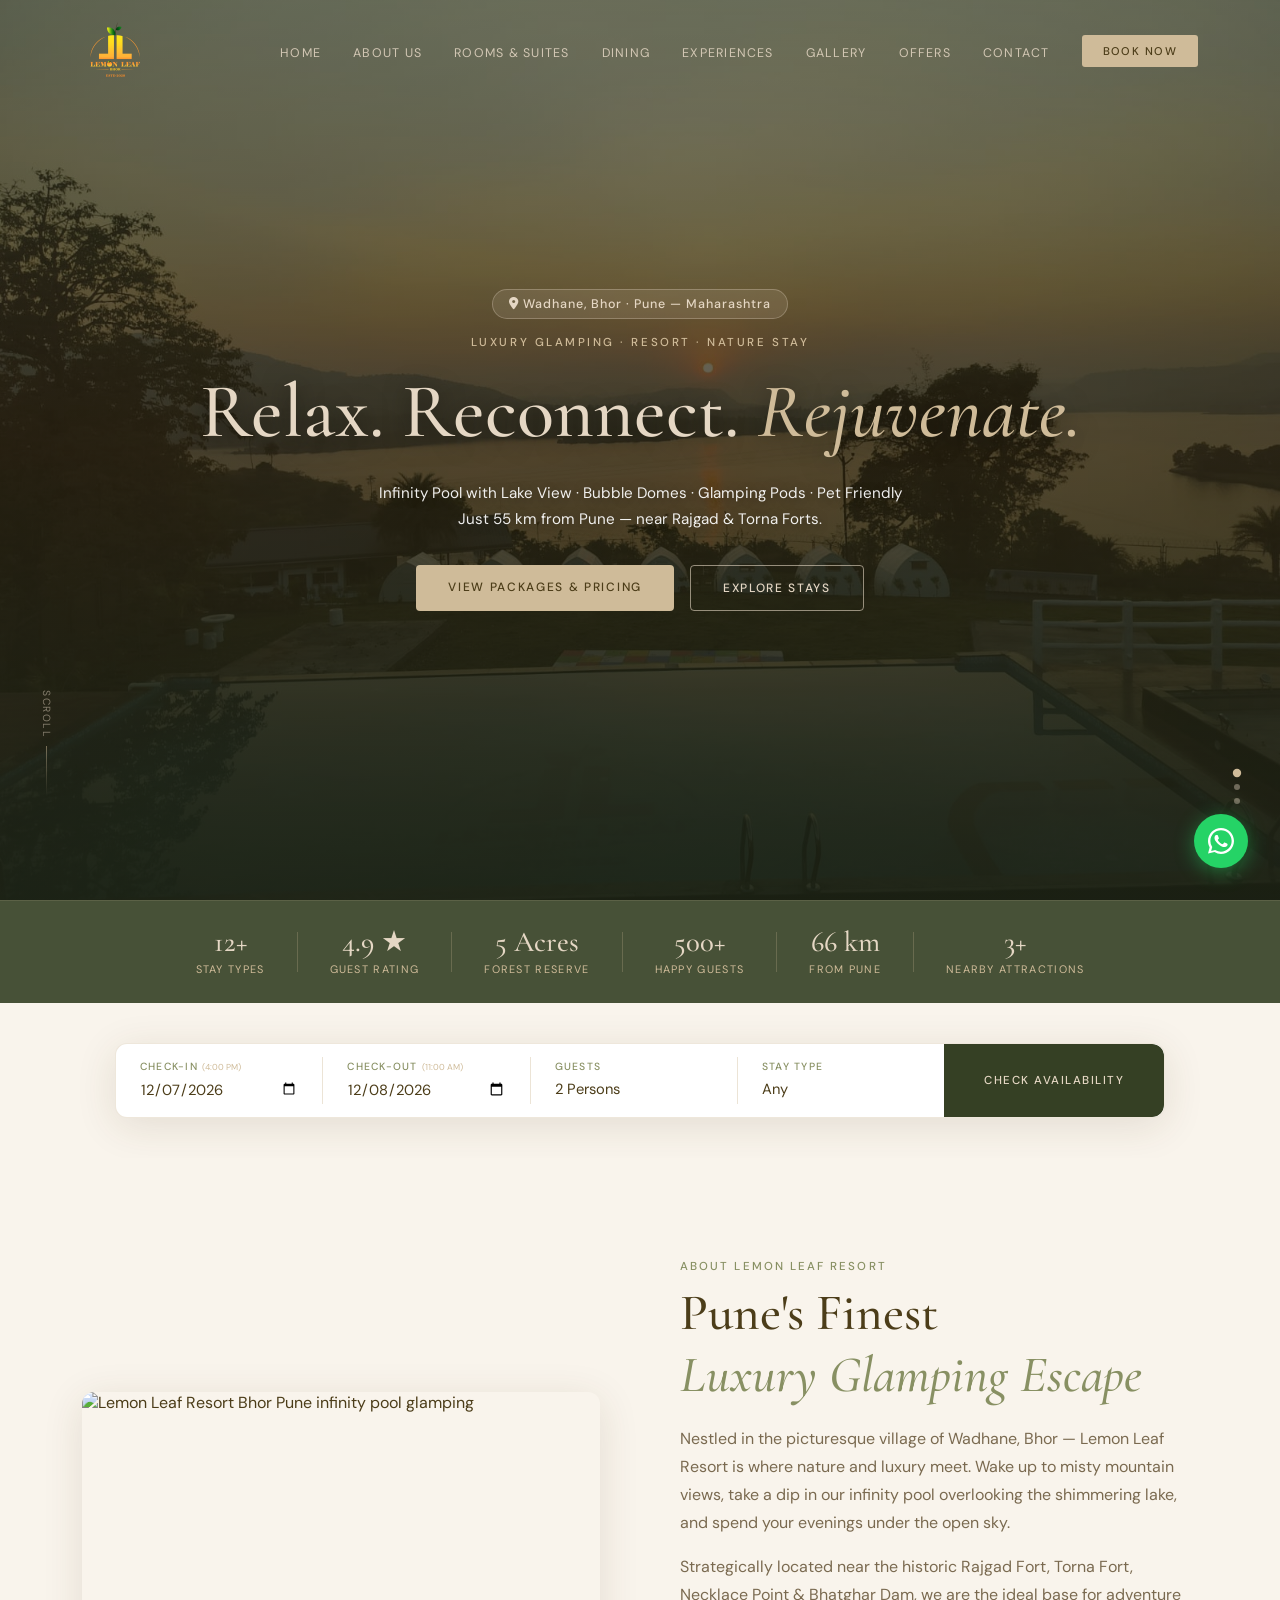
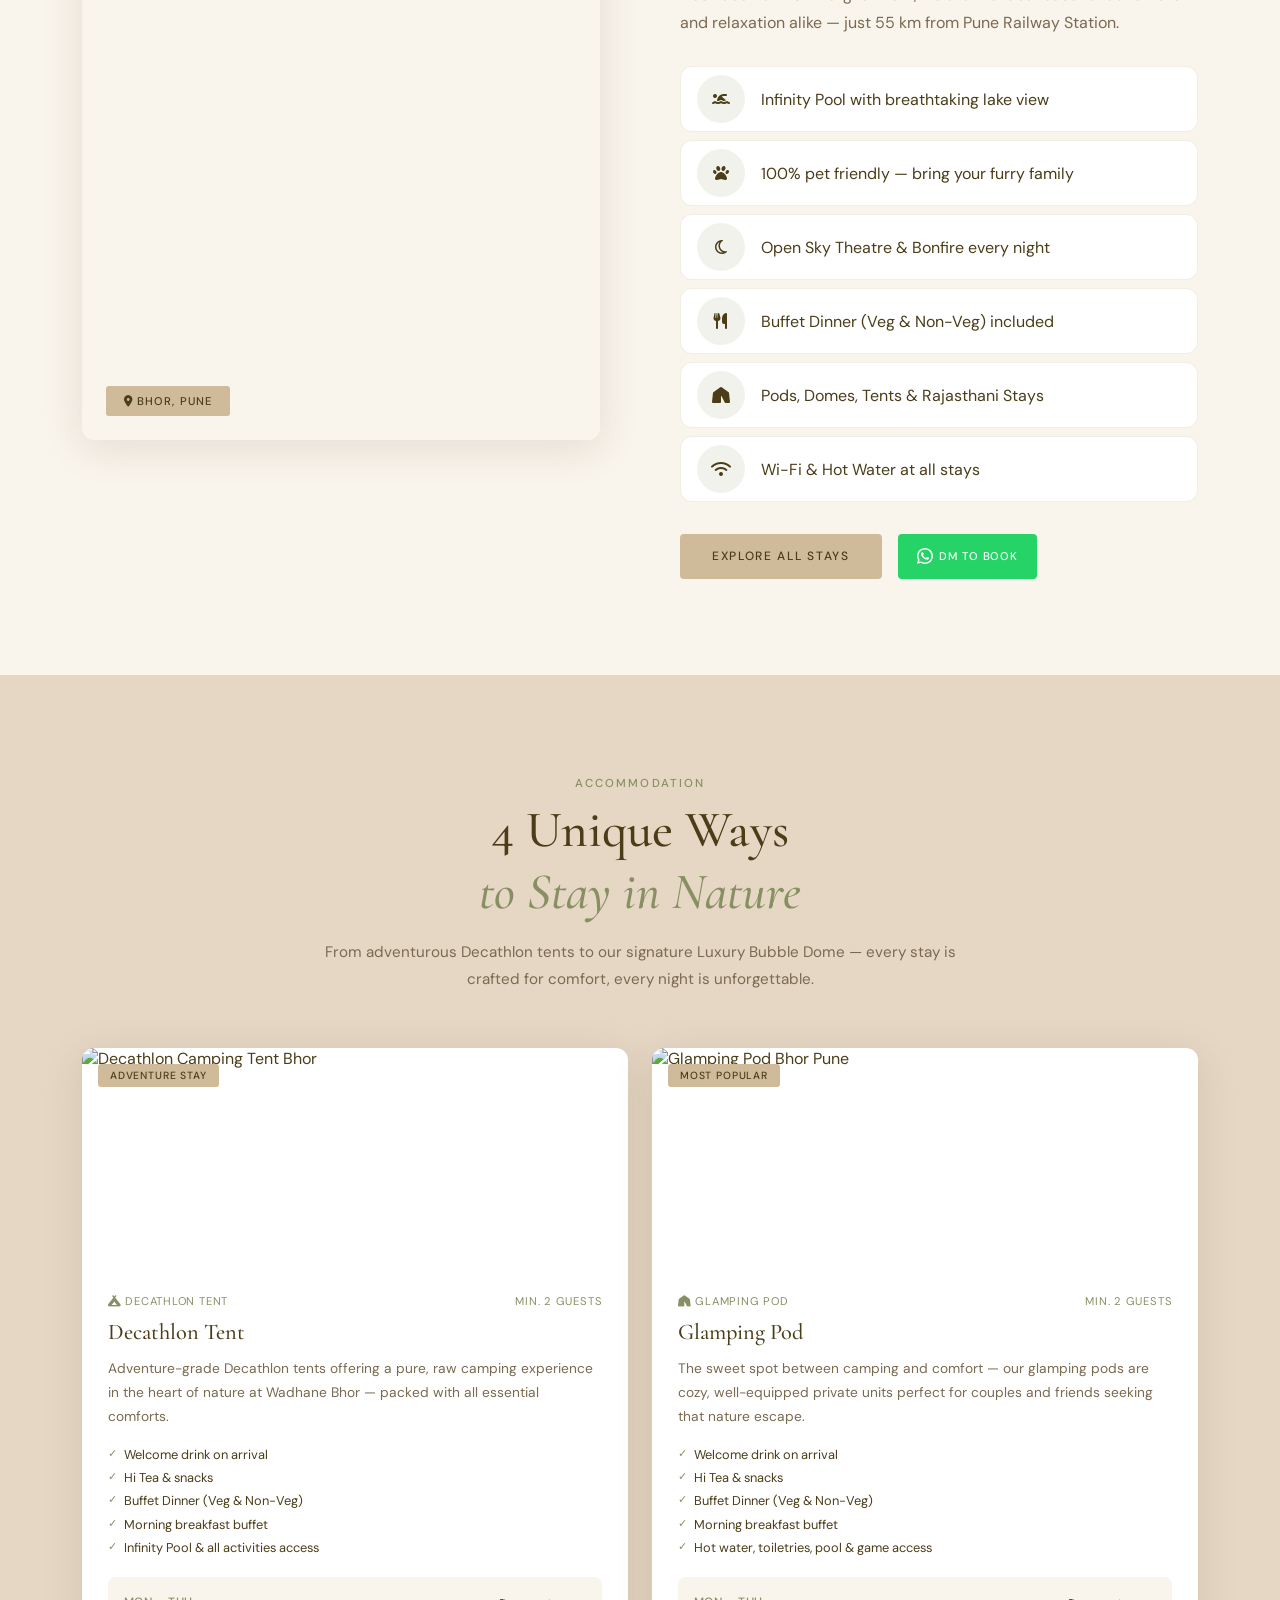
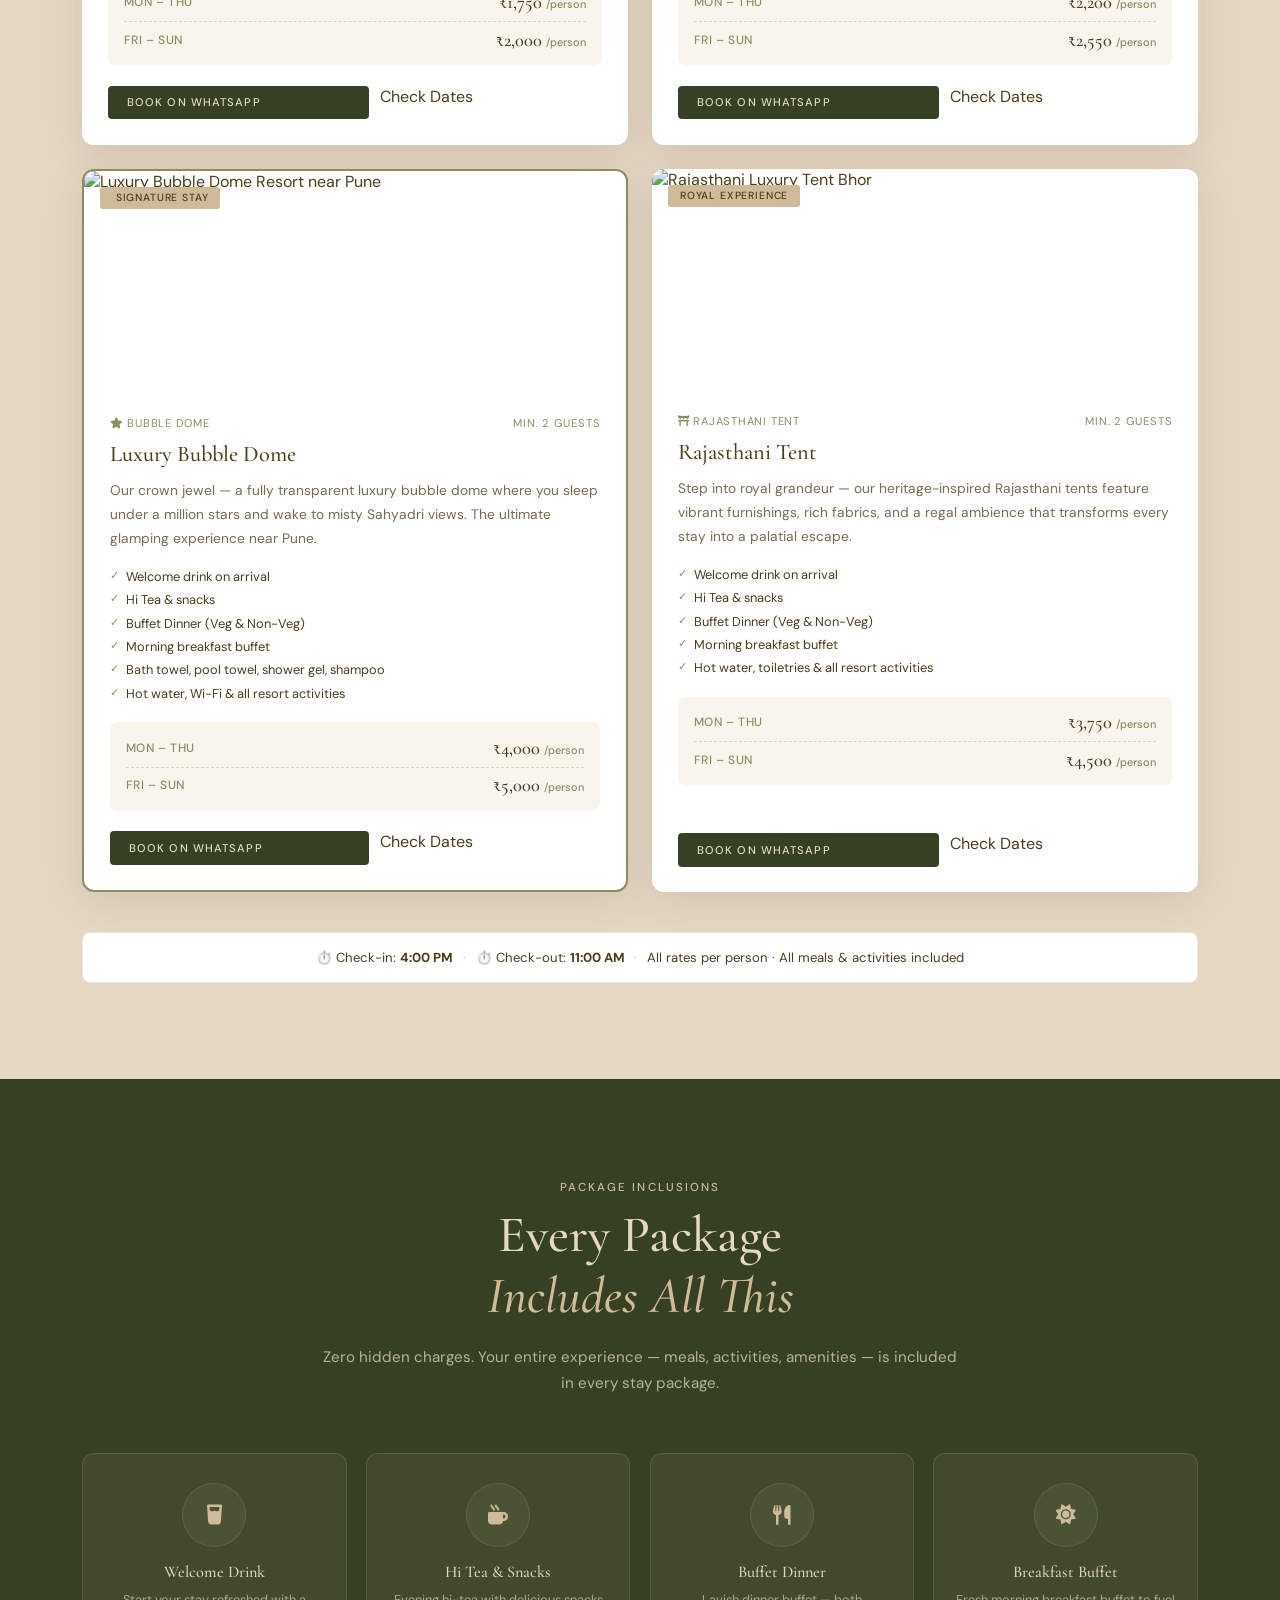
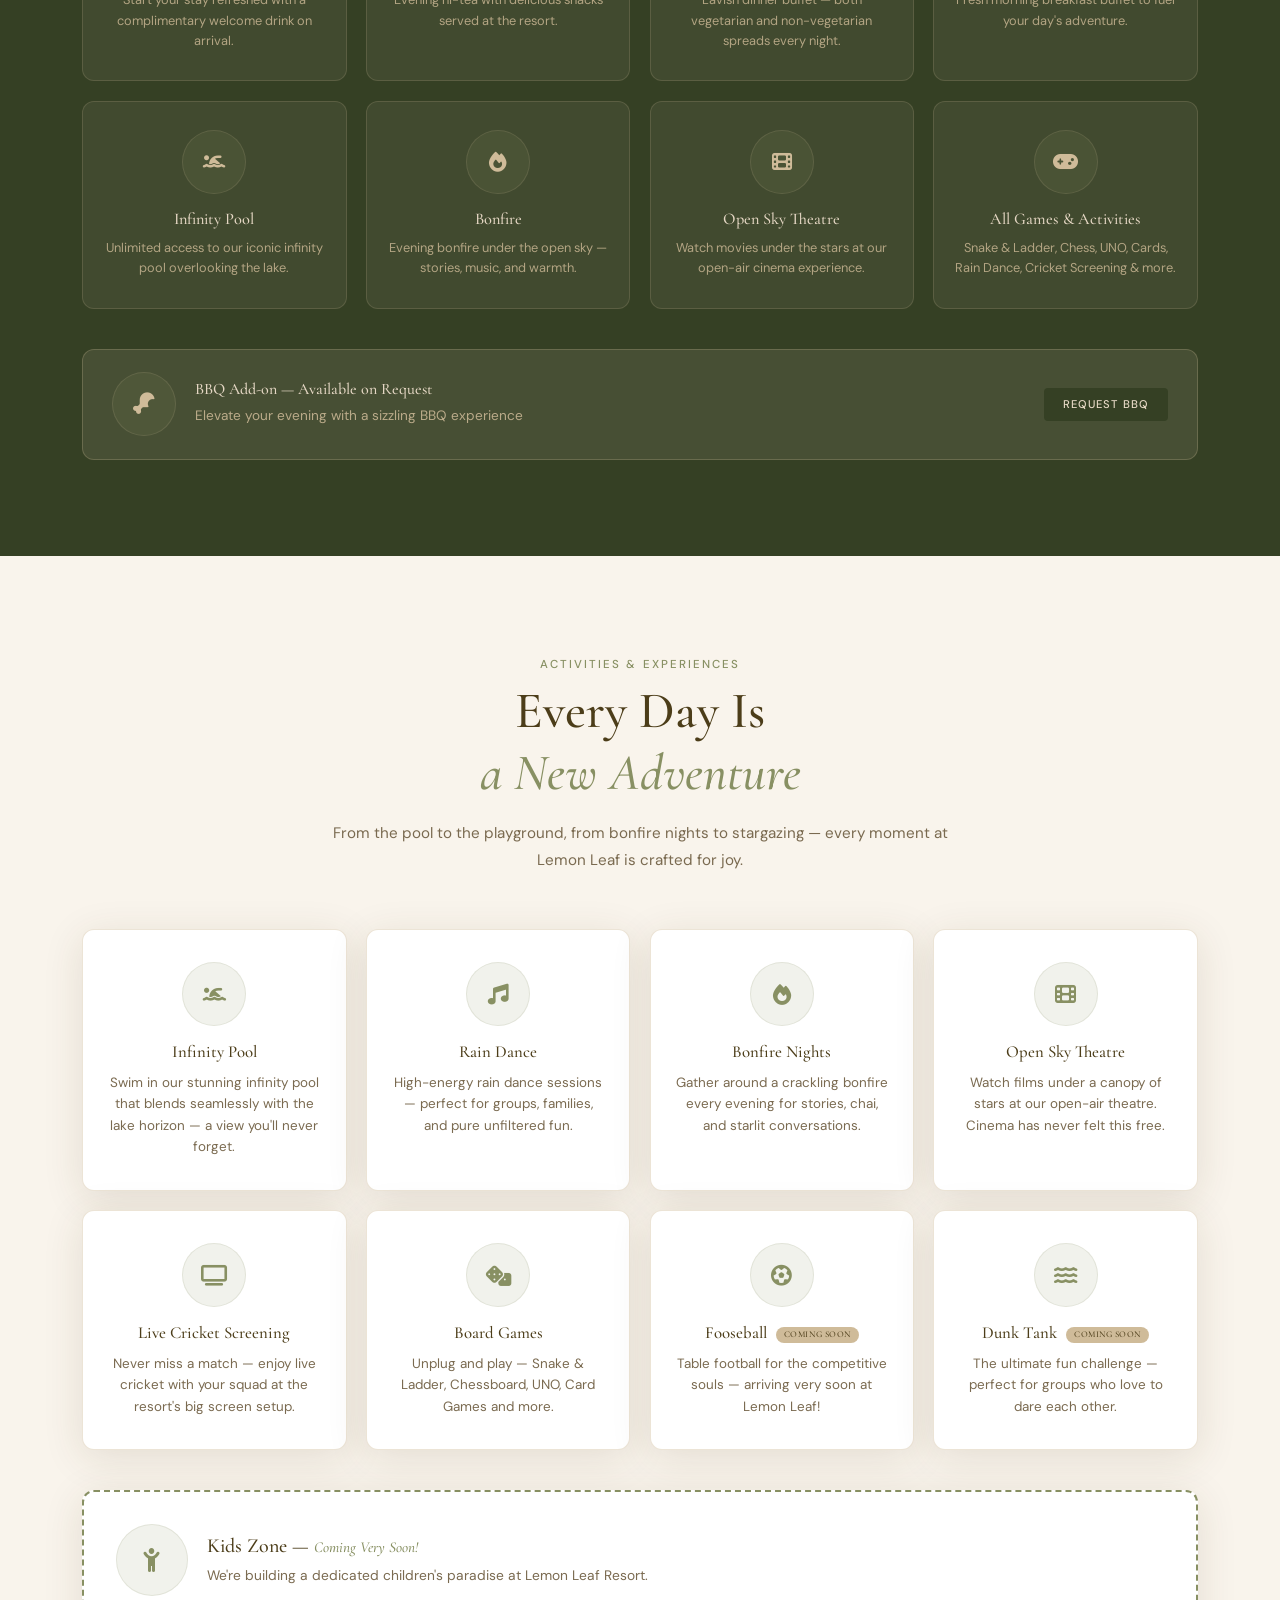
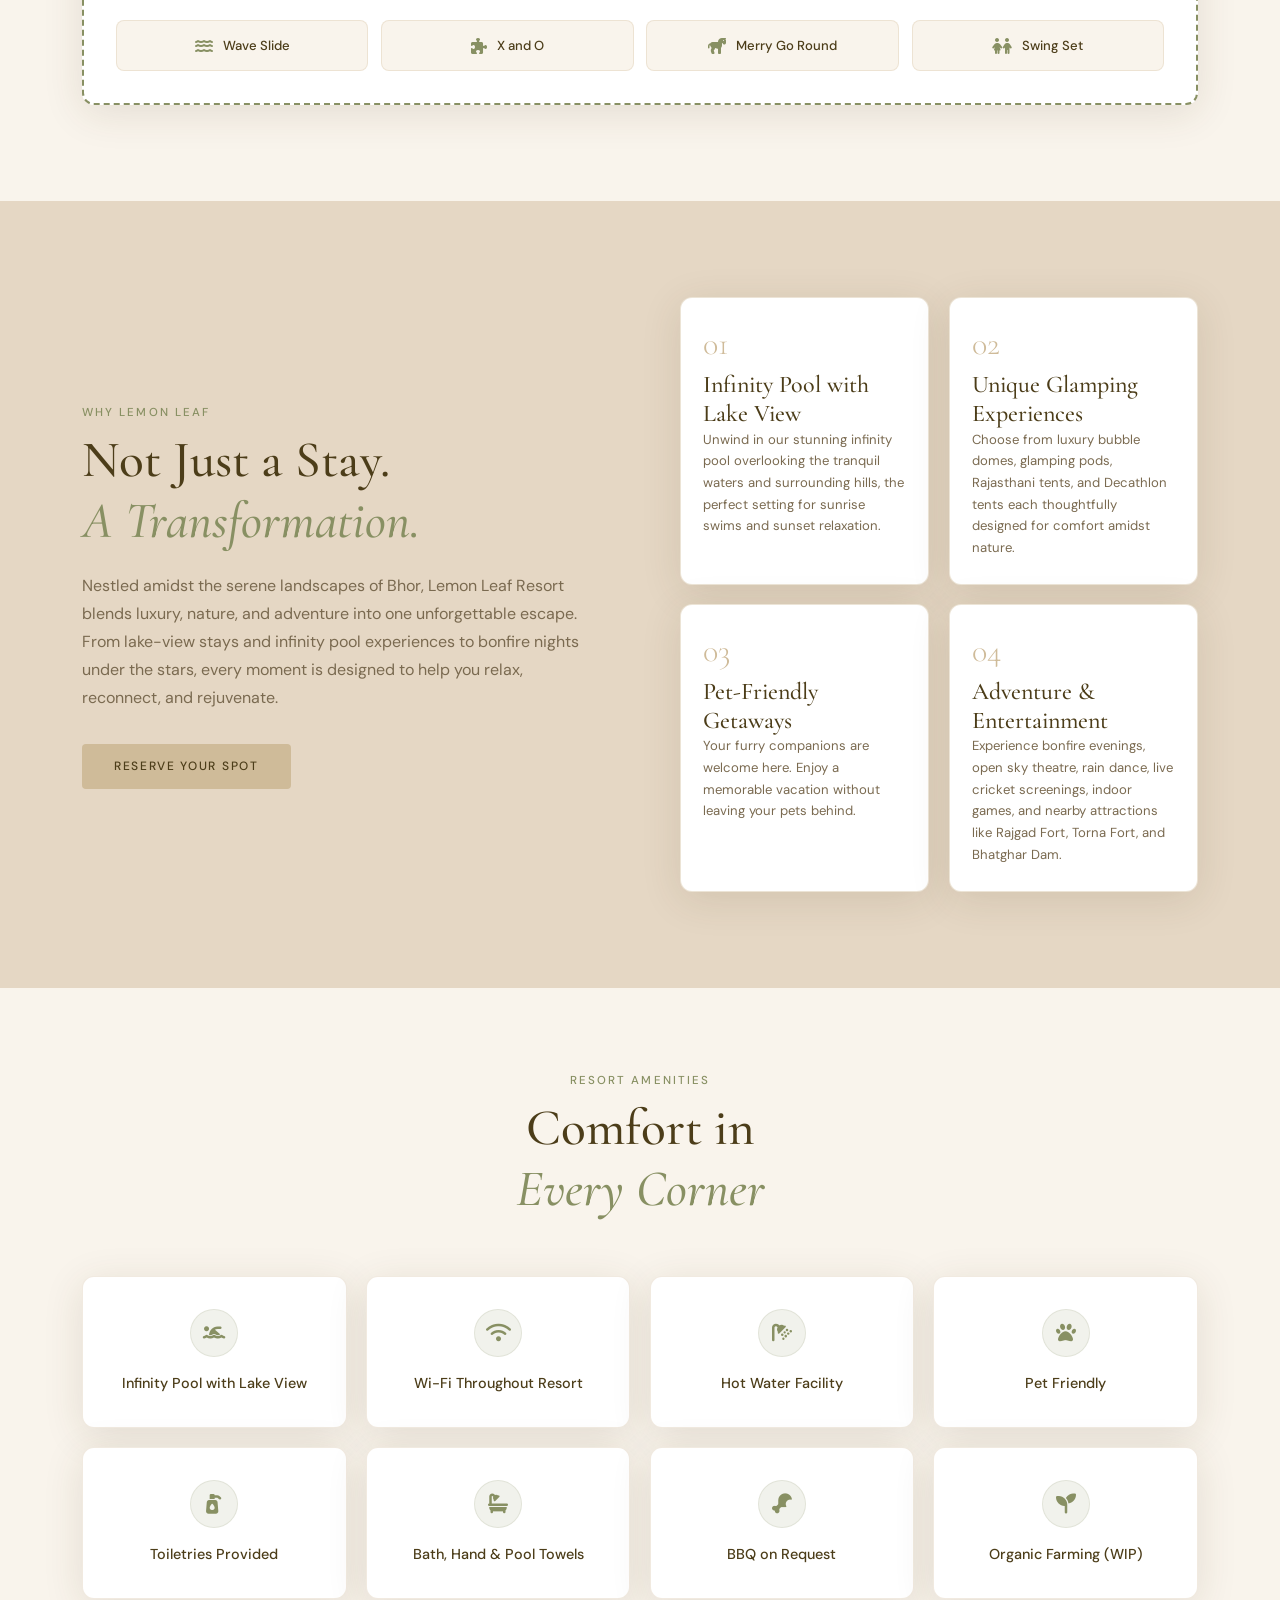
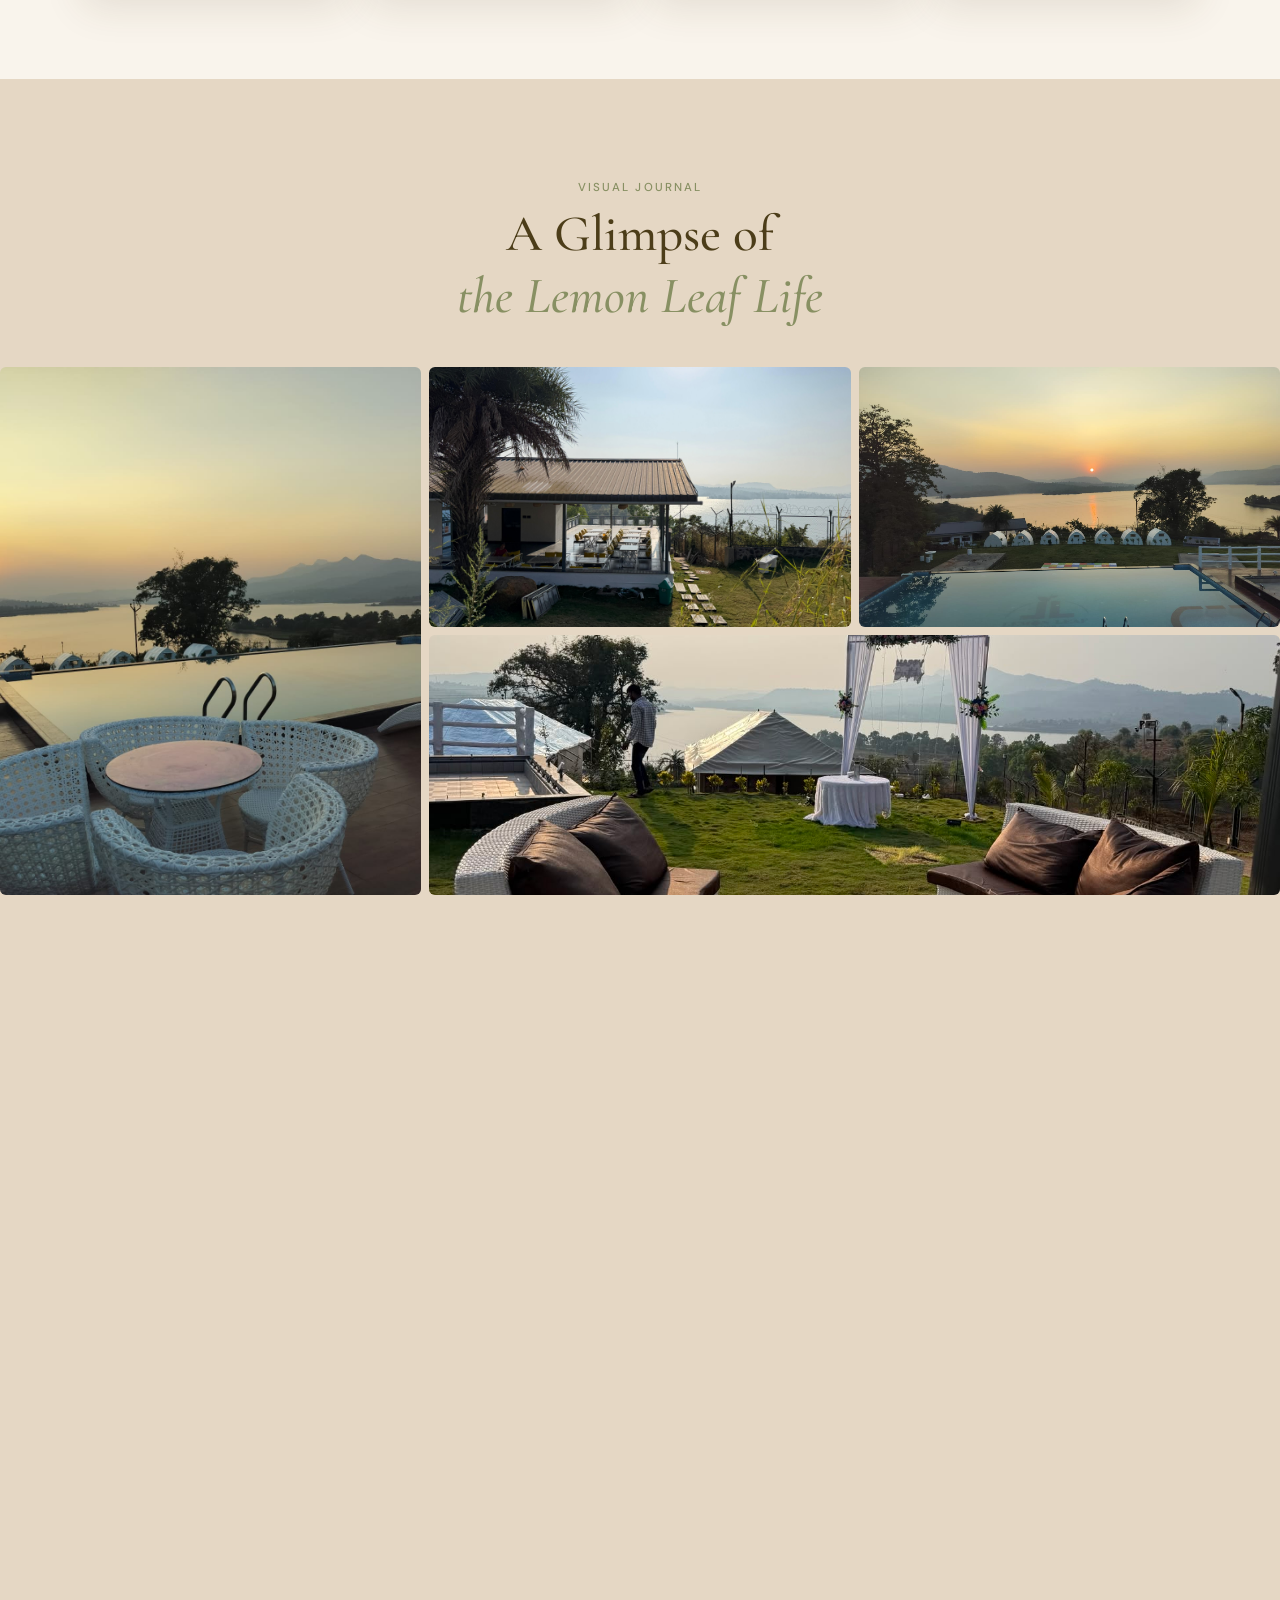
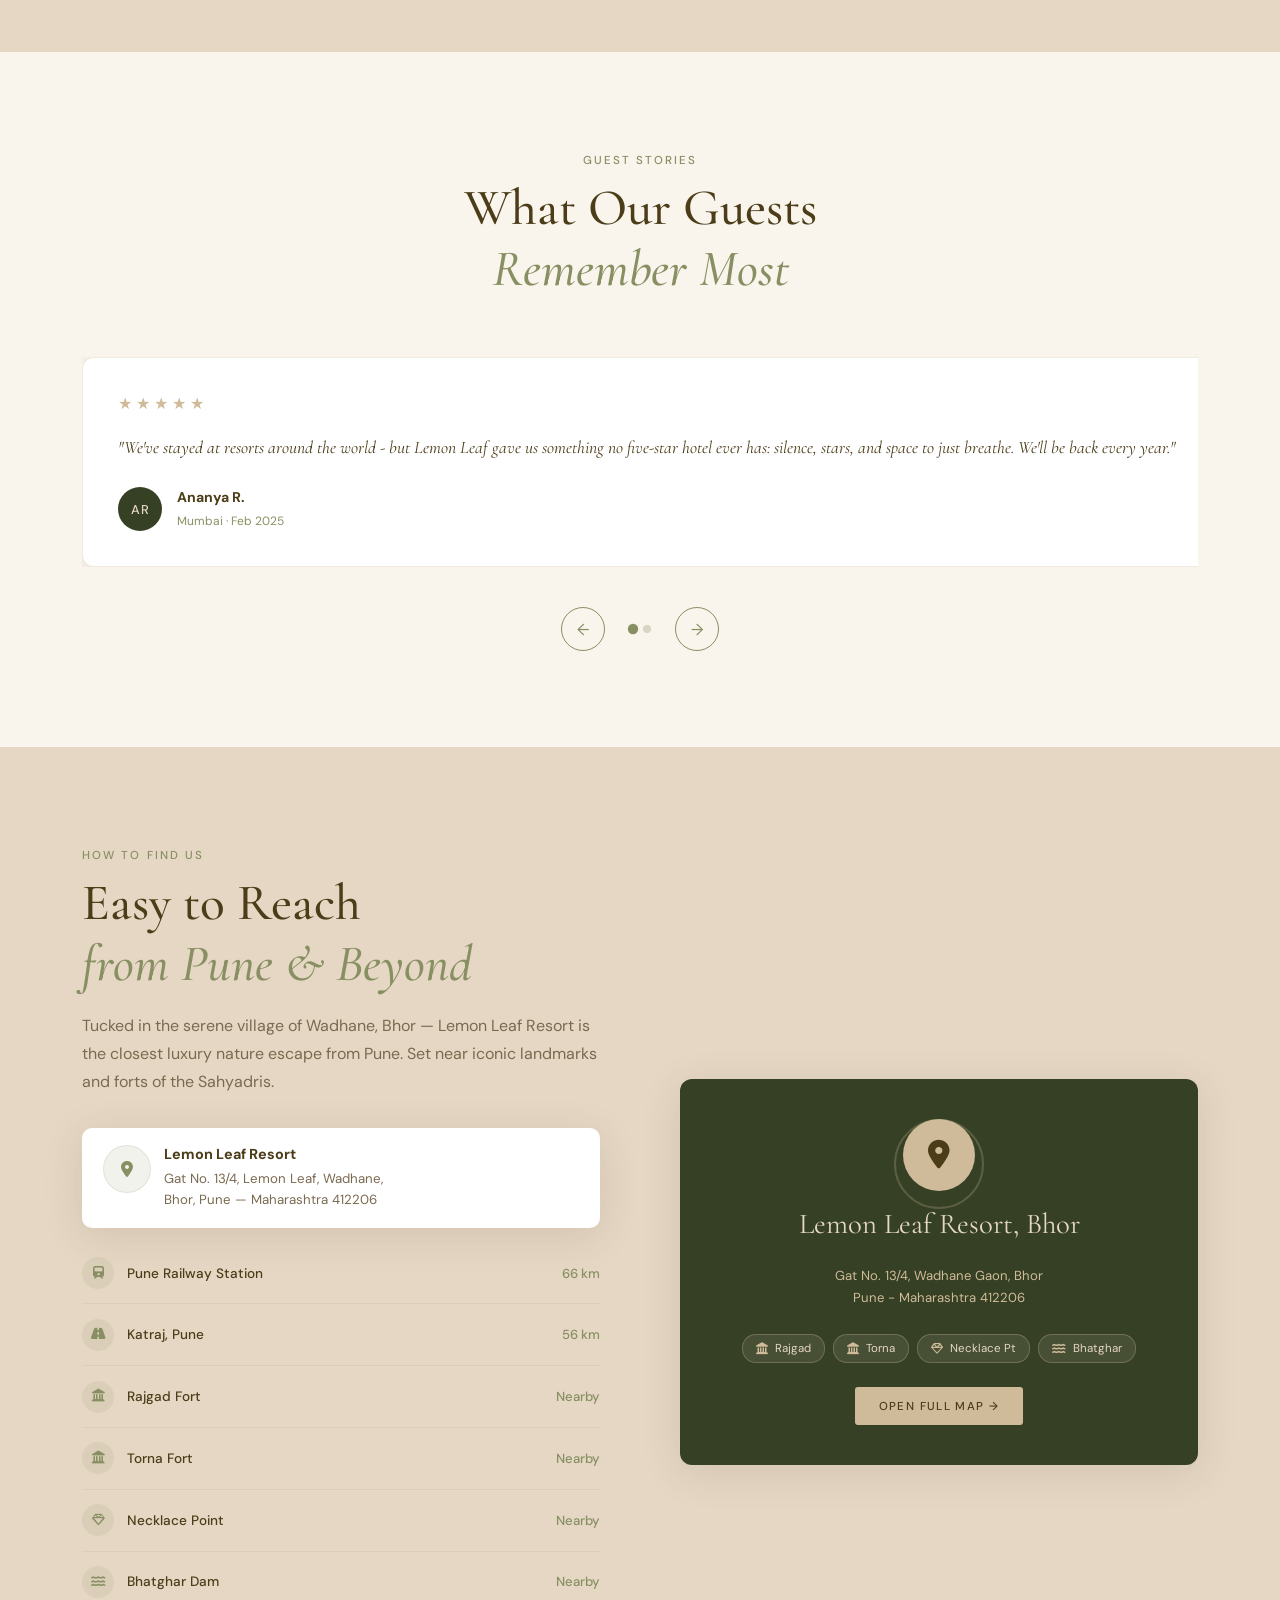
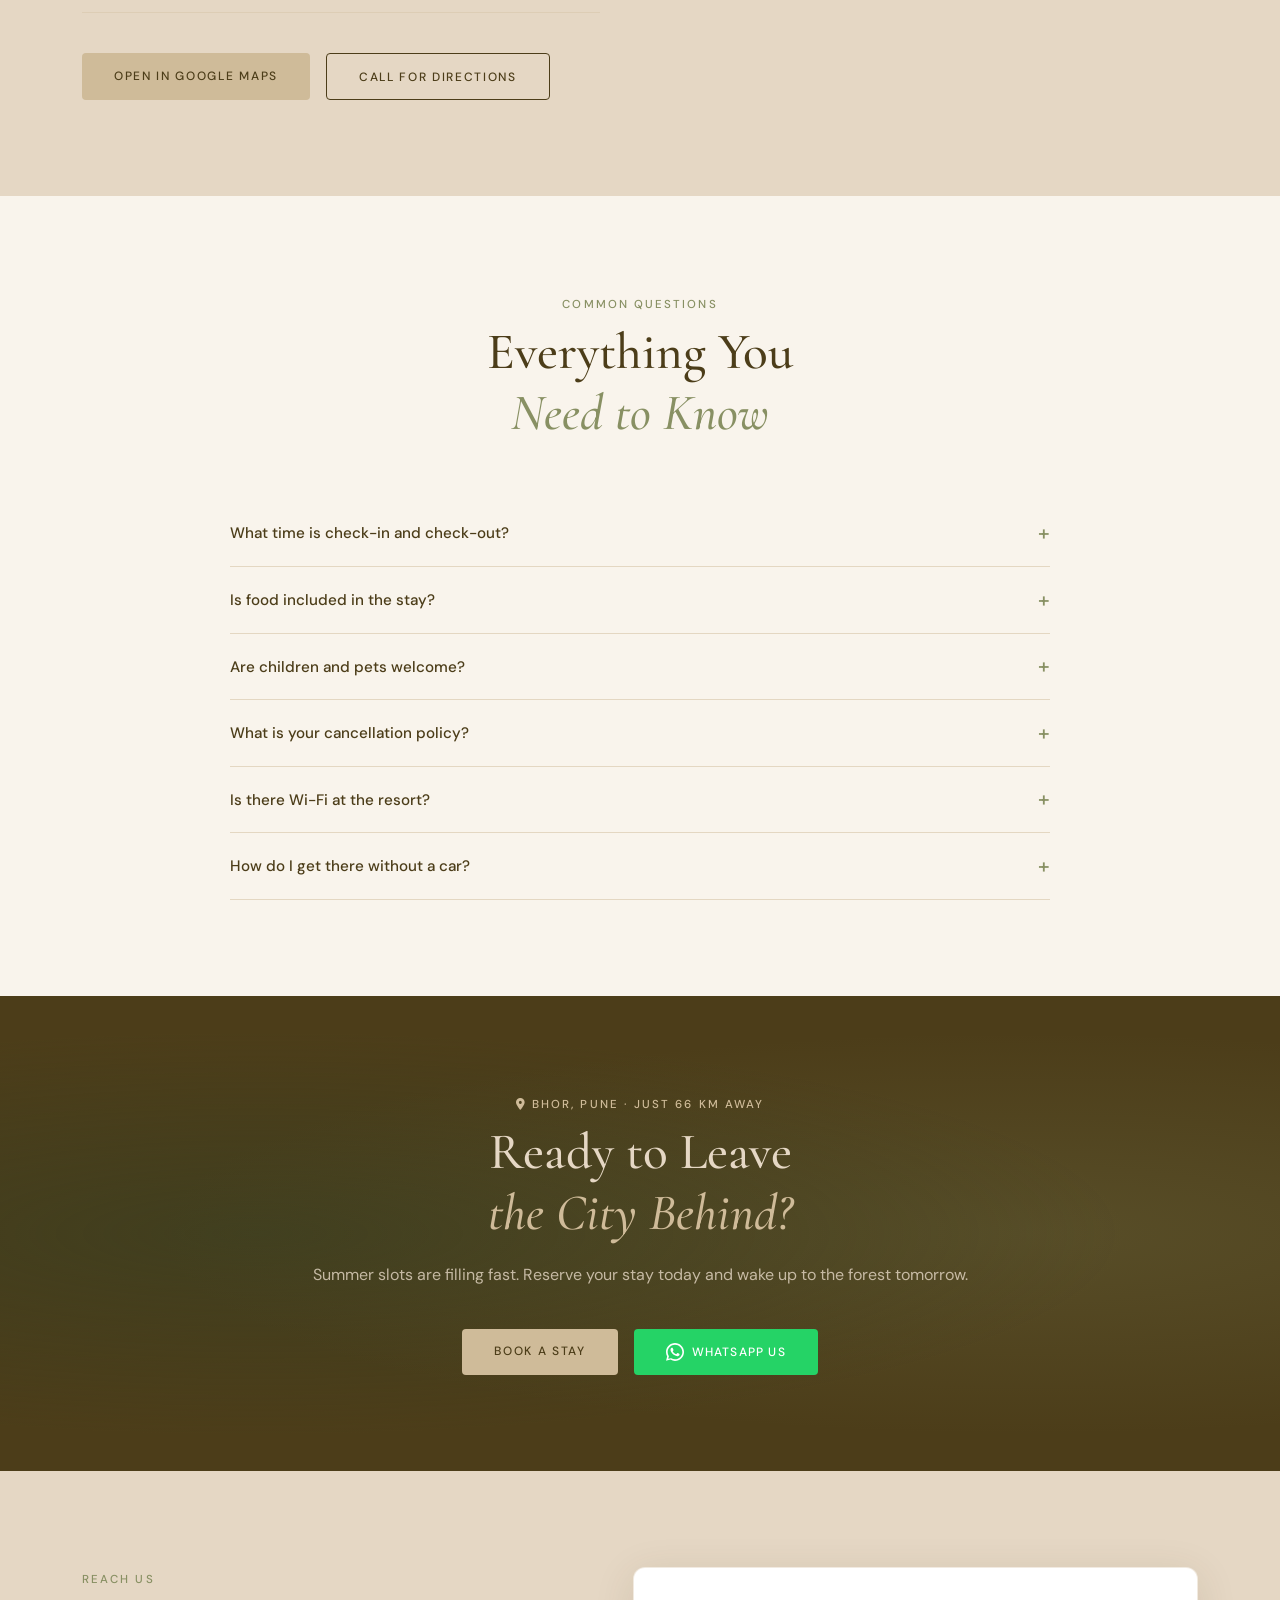
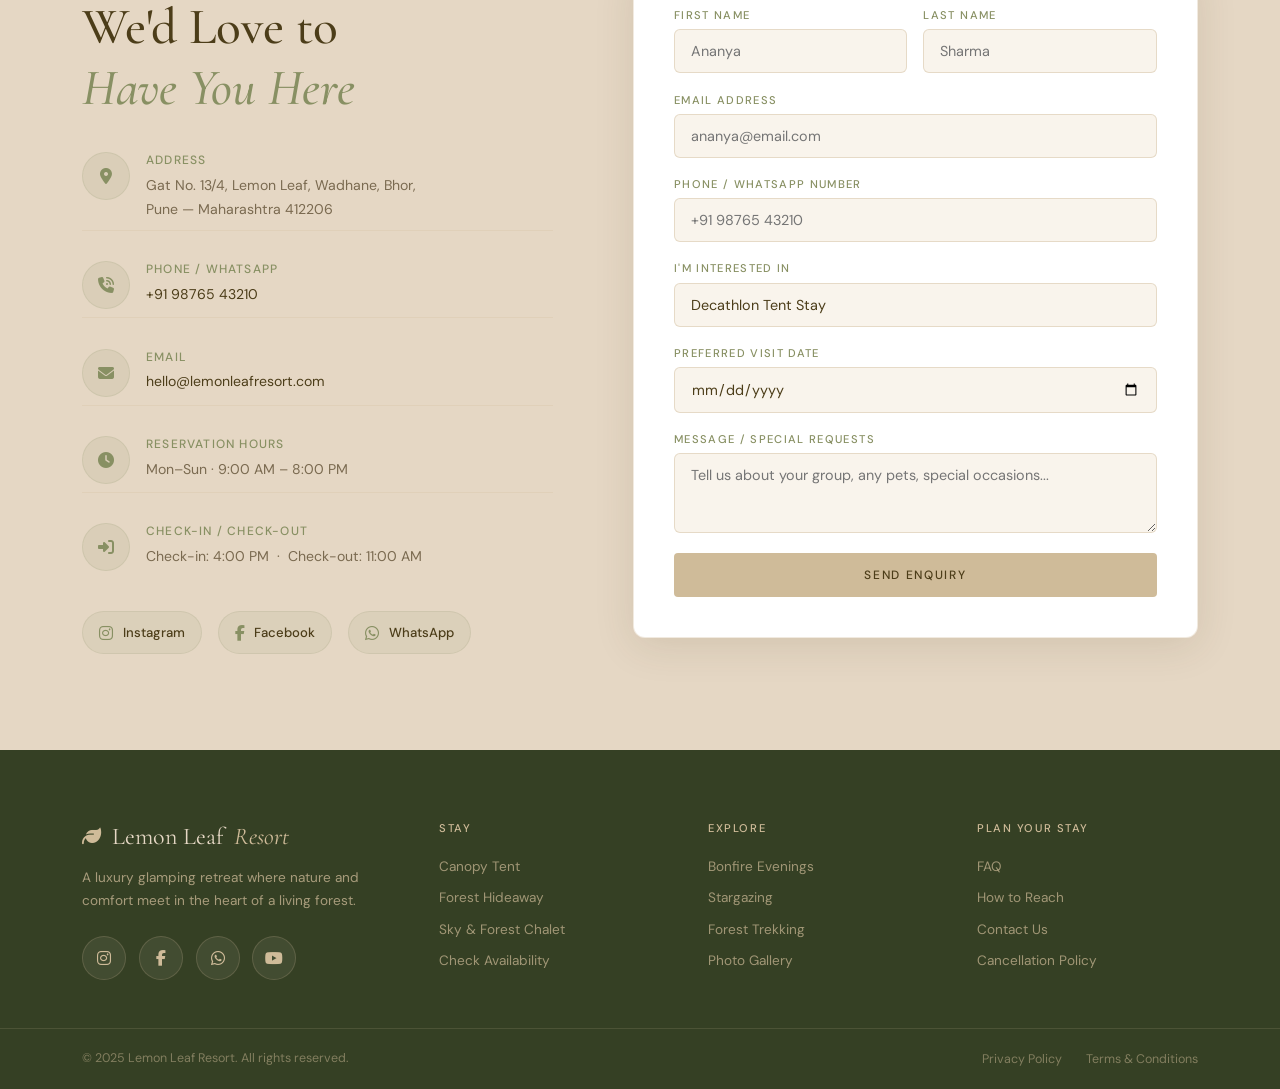
==== commit effdea75: "updates" ====
--- a/index.html
+++ b/index.html
@@ -14,6 +14,7 @@
     <link
         href="https://fonts.googleapis.com/css2?family=Cormorant+Garamond:ital,wght@0,300;0,400;0,500;0,600;1,300;1,400;1,500&family=DM+Sans:wght@300;400;500&display=swap"
         rel="stylesheet" />
+    <link rel="stylesheet" href="https://cdnjs.cloudflare.com/ajax/libs/font-awesome/6.7.2/css/all.min.css">
     <link rel="stylesheet" href="css/style.css" />
 </head>
 
@@ -46,17 +47,29 @@
         </div>
         <div class="hero-overlay"></div>
         <div class="hero-content">
-            <div class="hero-eyebrow reveal-up">Luxury Glamping · Bhor, Pune · Est. 2023</div>
-            <h1 class="hero-title reveal-up delay-1">Escape to Nature. <em>Stay in Luxury.</em></h1>
-            <p class="hero-sub reveal-up delay-2">Discover luxury glamping, lake-view stays, and unforgettable
-                experiences at Lemon Leaf Resort, Bhor. <br />Relax by the infinity pool, enjoy bonfire nights, and wake
-                up to
-                breathtaking views near Rajgad Fort and Bhatghar Dam.</p>
+            <div class="hero-location reveal-up"><i class="fa-solid fa-location-dot"></i> Wadhane, Bhor · Pune —
+                Maharashtra</div>
+            <div class="hero-eyebrow reveal-up">Luxury Glamping · Resort · Nature Stay</div>
+            <h1 class="hero-title reveal-up delay-1">Relax. Reconnect.<em> Rejuvenate.</em></h1>
+            <p class="hero-sub reveal-up delay-2">Infinity Pool with Lake View · Bubble Domes · Glamping Pods · Pet
+                Friendly<br />Just 55 km from Pune — near Rajgad &amp; Torna Forts.</p>
             <div class="hero-btns reveal-up delay-3">
-                <a href="#stays" class="btn-primary">Book Your Stay</a>
-                <a href="#experiences" class="btn-ghost">Explore Experiences</a>
-            </div>
-        </div>
+                <a href="#packages" class="btn-primary">View Packages &amp; Pricing</a>
+                <a href="#stays" class="btn-ghost">Explore Stays</a>
+            </div>
+        </div>
+        <div class="hero-slider-dots" id="heroDots">
+            <button class="dot active" data-idx="0" aria-label="Slide 1"></button>
+            <button class="dot" data-idx="1" aria-label="Slide 2"></button>
+            <button class="dot" data-idx="2" aria-label="Slide 3"></button>
+        </div>
+        <div class="hero-scroll-hint">
+            <span>Scroll</span>
+            <div class="scroll-line"></div>
+        </div>
+    </section>
+
+    <section class="hero-stat-section">
         <div class="hero-stats reveal-up delay-4">
             <div class="hero-stat"><strong>12+</strong><span>Stay Types</span></div>
             <div class="hero-stat-divider"></div>
@@ -70,15 +83,6 @@
             <div class="hero-stat-divider"></div>
             <div class="hero-stat"><strong>3+</strong><span>Nearby Attractions</span></div>
         </div>
-        <div class="hero-slider-dots" id="heroDots">
-            <button class="dot active" data-idx="0" aria-label="Slide 1"></button>
-            <button class="dot" data-idx="1" aria-label="Slide 2"></button>
-            <button class="dot" data-idx="2" aria-label="Slide 3"></button>
-        </div>
-        <div class="hero-scroll-hint">
-            <span>Scroll</span>
-            <div class="scroll-line"></div>
-        </div>
     </section>
 
     <section class="book-section" id="book">
@@ -118,28 +122,38 @@
         </div>
     </section>
 
+    <!-- ABOUT -->
     <section class="about-strip" id="about">
         <div class="container about-grid">
             <div class="about-img-wrap reveal-left">
                 <img src="https://images.unsplash.com/photo-1533632359083-0185df1be85d?w=800&q=80"
                     alt="Lemon Leaf Resort Bhor Pune infinity pool glamping" loading="lazy" />
-                <div class="about-badge">📍 Bhor, Pune</div>
+                <div class="about-badge"><i class="fa-solid fa-location-dot"></i> Bhor, Pune</div>
             </div>
             <div class="about-content reveal-right">
                 <span class="eyebrow">About Lemon Leaf Resort</span>
                 <h2>Pune's Finest<br /><em>Luxury Glamping Escape</em></h2>
                 <p>Nestled in the picturesque village of Wadhane, Bhor — Lemon Leaf Resort is where nature and luxury
-                    meet. Wake up to misty mountain views, take a dip in our infinity pool overlooking the shimmering
-                    lake, and spend your evenings under the open sky.</p>
+                    meet. Wake
+                    up to misty mountain views, take a dip in our infinity pool overlooking the shimmering lake, and
+                    spend your
+                    evenings under the open sky.</p>
                 <p>Strategically located near the historic Rajgad Fort, Torna Fort, Necklace Point &amp; Bhatghar Dam,
-                    we are the ideal base for adventure and relaxation alike — just 66 km from Pune Railway Station.</p>
+                    we are
+                    the ideal base for adventure and relaxation alike — just 55 km from Pune Railway Station.</p>
                 <ul class="about-features">
-                    <li><span class="feat-icon">🏊</span> Infinity Pool with breathtaking lake view</li>
-                    <li><span class="feat-icon">🐾</span> 100% pet friendly — bring your furry family</li>
-                    <li><span class="feat-icon">🌙</span> Open Sky Theatre &amp; Bonfire every night</li>
-                    <li><span class="feat-icon">🍽️</span> Buffet Dinner (Veg &amp; Non-Veg) included</li>
-                    <li><span class="feat-icon">🏕️</span> Pods, Domes, Tents &amp; Rajasthani Stays</li>
-                    <li><span class="feat-icon">🛜</span> Wi-Fi &amp; Hot Water at all stays</li>
+                    <li><span class="feat-icon"><i class="fa-solid fa-person-swimming"></i></span> Infinity Pool with
+                        breathtaking lake view</li>
+                    <li><span class="feat-icon"><i class="fa-solid fa-paw"></i></span> 100% pet friendly — bring your
+                        furry family</li>
+                    <li><span class="feat-icon"><i class="fa-regular fa-moon"></i></span> Open Sky Theatre &amp; Bonfire
+                        every night</li>
+                    <li><span class="feat-icon"><i class="fa-solid fa-utensils"></i></span> Buffet Dinner (Veg &amp;
+                        Non-Veg) included</li>
+                    <li><span class="feat-icon"><i class="fa-solid fa-tent"></i></span> Pods, Domes, Tents &amp;
+                        Rajasthani Stays</li>
+                    <li><span class="feat-icon"><i class="fa-solid fa-wifi"></i></span> Wi-Fi &amp; Hot Water at all
+                        stays</li>
                 </ul>
                 <div class="about-ctas">
                     <a href="#stays" class="btn-primary">Explore All Stays</a>
@@ -157,13 +171,15 @@
         </div>
     </section>
 
+    <!-- STAYS / ACCOMMODATION -->
     <section class="stays-section" id="stays">
         <div class="container">
             <div class="section-header reveal-up">
                 <span class="eyebrow">Accommodation</span>
                 <h2>4 Unique Ways<br /><em>to Stay in Nature</em></h2>
                 <p>From adventurous Decathlon tents to our signature Luxury Bubble Dome — every stay is crafted for
-                    comfort, every night is unforgettable.</p>
+                    comfort,
+                    every night is unforgettable.</p>
             </div>
             <div class="stays-grid">
 
@@ -175,10 +191,12 @@
                         <div class="stay-tag">Adventure Stay</div>
                     </div>
                     <div class="stay-body">
-                        <div class="stay-meta"><span>⛺ Decathlon Tent</span><span>Min. 2 Guests</span></div>
+                        <div class="stay-meta"><span><i class="fa-solid fa-campground"></i> Decathlon
+                                Tent</span><span>Min. 2 Guests</span></div>
                         <h3>Decathlon Tent</h3>
                         <p>Adventure-grade Decathlon tents offering a pure, raw camping experience in the heart of
-                            nature at Wadhane Bhor — packed with all essential comforts.</p>
+                            nature at Wadhane
+                            Bhor — packed with all essential comforts.</p>
                         <ul class="stay-amenities">
                             <li>Welcome drink on arrival</li>
                             <li>Hi Tea &amp; snacks</li>
@@ -188,9 +206,11 @@
                         </ul>
                         <div class="pricing-block">
                             <div class="price-row"><span class="price-label">Mon – Thu</span><span
-                                    class="price-val">₹1,750 <small>/person</small></span></div>
+                                    class="price-val">₹1,750
+                                    <small>/person</small></span></div>
                             <div class="price-row weekend"><span class="price-label">Fri – Sun</span><span
-                                    class="price-val">₹2,000 <small>/person</small></span></div>
+                                    class="price-val">₹2,000
+                                    <small>/person</small></span></div>
                         </div>
                         <div class="stay-footer">
                             <a href="https://wa.me/919876543210" target="_blank" rel="noopener" class="btn-sm">Book on
@@ -208,10 +228,12 @@
                         <div class="stay-tag">Most Popular</div>
                     </div>
                     <div class="stay-body">
-                        <div class="stay-meta"><span>🏕️ Glamping Pod</span><span>Min. 2 Guests</span></div>
+                        <div class="stay-meta"><span><i class="fa-solid fa-tent"></i> Glamping Pod</span><span>Min. 2
+                                Guests</span></div>
                         <h3>Glamping Pod</h3>
                         <p>The sweet spot between camping and comfort — our glamping pods are cozy, well-equipped
-                            private units perfect for couples and friends seeking that nature escape.</p>
+                            private units
+                            perfect for couples and friends seeking that nature escape.</p>
                         <ul class="stay-amenities">
                             <li>Welcome drink on arrival</li>
                             <li>Hi Tea &amp; snacks</li>
@@ -221,9 +243,11 @@
                         </ul>
                         <div class="pricing-block">
                             <div class="price-row"><span class="price-label">Mon – Thu</span><span
-                                    class="price-val">₹2,200 <small>/person</small></span></div>
+                                    class="price-val">₹2,200
+                                    <small>/person</small></span></div>
                             <div class="price-row weekend"><span class="price-label">Fri – Sun</span><span
-                                    class="price-val">₹2,550 <small>/person</small></span></div>
+                                    class="price-val">₹2,550
+                                    <small>/person</small></span></div>
                         </div>
                         <div class="stay-footer">
                             <a href="https://wa.me/919876543210" target="_blank" rel="noopener" class="btn-sm">Book on
@@ -238,13 +262,15 @@
                     <div class="stay-img">
                         <img src="https://images.unsplash.com/photo-1506905925346-21bda4d32df4?w=800&q=80"
                             alt="Luxury Bubble Dome Resort near Pune" loading="lazy" />
-                        <div class="stay-tag">✨ Signature Stay</div>
+                        <div class="stay-tag"><i class="fa-solid fa-sparkles"></i> Signature Stay</div>
                     </div>
                     <div class="stay-body">
-                        <div class="stay-meta"><span>🌟 Bubble Dome</span><span>Min. 2 Guests</span></div>
+                        <div class="stay-meta"><span><i class="fa-solid fa-star"></i> Bubble Dome</span><span>Min. 2
+                                Guests</span></div>
                         <h3>Luxury Bubble Dome</h3>
                         <p>Our crown jewel — a fully transparent luxury bubble dome where you sleep under a million
-                            stars and wake to misty Sahyadri views. The ultimate glamping experience near Pune.</p>
+                            stars and wake
+                            to misty Sahyadri views. The ultimate glamping experience near Pune.</p>
                         <ul class="stay-amenities">
                             <li>Welcome drink on arrival</li>
                             <li>Hi Tea &amp; snacks</li>
@@ -255,9 +281,11 @@
                         </ul>
                         <div class="pricing-block">
                             <div class="price-row"><span class="price-label">Mon – Thu</span><span
-                                    class="price-val">₹4,000 <small>/person</small></span></div>
+                                    class="price-val">₹4,000
+                                    <small>/person</small></span></div>
                             <div class="price-row weekend"><span class="price-label">Fri – Sun</span><span
-                                    class="price-val">₹5,000 <small>/person</small></span></div>
+                                    class="price-val">₹5,000
+                                    <small>/person</small></span></div>
                         </div>
                         <div class="stay-footer">
                             <a href="https://wa.me/919876543210" target="_blank" rel="noopener" class="btn-sm">Book on
@@ -275,11 +303,12 @@
                         <div class="stay-tag">Royal Experience</div>
                     </div>
                     <div class="stay-body">
-                        <div class="stay-meta"><span>🏰 Rajasthani Tent</span><span>Min. 2 Guests</span></div>
+                        <div class="stay-meta"><span><i class="fa-solid fa-torii-gate"></i> Rajasthani
+                                Tent</span><span>Min. 2 Guests</span></div>
                         <h3>Rajasthani Tent</h3>
                         <p>Step into royal grandeur — our heritage-inspired Rajasthani tents feature vibrant
-                            furnishings, rich fabrics, and a regal ambience that transforms every stay into a palatial
-                            escape.</p>
+                            furnishings, rich
+                            fabrics, and a regal ambience that transforms every stay into a palatial escape.</p>
                         <ul class="stay-amenities">
                             <li>Welcome drink on arrival</li>
                             <li>Hi Tea &amp; snacks</li>
@@ -289,9 +318,11 @@
                         </ul>
                         <div class="pricing-block">
                             <div class="price-row"><span class="price-label">Mon – Thu</span><span
-                                    class="price-val">₹3,750 <small>/person</small></span></div>
+                                    class="price-val">₹3,750
+                                    <small>/person</small></span></div>
                             <div class="price-row weekend"><span class="price-label">Fri – Sun</span><span
-                                    class="price-val">₹4,500 <small>/person</small></span></div>
+                                    class="price-val">₹4,500
+                                    <small>/person</small></span></div>
                         </div>
                         <div class="stay-footer">
                             <a href="https://wa.me/919876543210" target="_blank" rel="noopener" class="btn-sm">Book on
@@ -314,115 +345,120 @@
         </div>
     </section>
 
+    <!-- PACKAGE INCLUDES -->
     <section class="packages-section" id="packages">
         <div class="container">
             <div class="section-header section-header--light reveal-up">
                 <span class="eyebrow eyebrow--light">Package Inclusions</span>
                 <h2>Every Package<br /><em>Includes All This</em></h2>
                 <p>Zero hidden charges. Your entire experience — meals, activities, amenities — is included in every
-                    stay package.</p>
+                    stay
+                    package.</p>
             </div>
             <div class="pkg-grid">
                 <div class="pkg-card reveal-up">
-                    <div class="pkg-icon">🥤</div>
+                    <div class="pkg-icon"><i class="fa-solid fa-glass-water"></i></div>
                     <h4>Welcome Drink</h4>
                     <p>Start your stay refreshed with a complimentary welcome drink on arrival.</p>
                 </div>
                 <div class="pkg-card reveal-up delay-1">
-                    <div class="pkg-icon">☕</div>
+                    <div class="pkg-icon"><i class="fa-solid fa-mug-hot"></i></div>
                     <h4>Hi Tea &amp; Snacks</h4>
                     <p>Evening hi-tea with delicious snacks served at the resort.</p>
                 </div>
                 <div class="pkg-card reveal-up delay-2">
-                    <div class="pkg-icon">🍽️</div>
+                    <div class="pkg-icon"><i class="fa-solid fa-utensils"></i></div>
                     <h4>Buffet Dinner</h4>
                     <p>Lavish dinner buffet — both vegetarian and non-vegetarian spreads every night.</p>
                 </div>
                 <div class="pkg-card reveal-up delay-3">
-                    <div class="pkg-icon">🌅</div>
+                    <div class="pkg-icon"><i class="fa-solid fa-sun"></i></div>
                     <h4>Breakfast Buffet</h4>
                     <p>Fresh morning breakfast buffet to fuel your day's adventure.</p>
                 </div>
                 <div class="pkg-card reveal-up">
-                    <div class="pkg-icon">🏊</div>
+                    <div class="pkg-icon"><i class="fa-solid fa-person-swimming"></i></div>
                     <h4>Infinity Pool</h4>
                     <p>Unlimited access to our iconic infinity pool overlooking the lake.</p>
                 </div>
                 <div class="pkg-card reveal-up delay-1">
-                    <div class="pkg-icon">🔥</div>
+                    <div class="pkg-icon"><i class="fa-solid fa-fire"></i></div>
                     <h4>Bonfire</h4>
                     <p>Evening bonfire under the open sky — stories, music, and warmth.</p>
                 </div>
                 <div class="pkg-card reveal-up delay-2">
-                    <div class="pkg-icon">🎬</div>
+                    <div class="pkg-icon"><i class="fa-solid fa-film"></i> </div>
                     <h4>Open Sky Theatre</h4>
                     <p>Watch movies under the stars at our open-air cinema experience.</p>
                 </div>
                 <div class="pkg-card reveal-up delay-3">
-                    <div class="pkg-icon">🎮</div>
+                    <div class="pkg-icon"><i class="fa-solid fa-gamepad"></i></div>
                     <h4>All Games &amp; Activities</h4>
                     <p>Snake &amp; Ladder, Chess, UNO, Cards, Rain Dance, Cricket Screening &amp; more.</p>
                 </div>
             </div>
             <div class="bbq-addon reveal-up">
-                <div class="bbq-icon">🍖</div>
+                <div class="bbq-icon"><i class="fa-solid fa-drumstick-bite"></i></div>
                 <div class="bbq-text">
                     <h5>BBQ Add-on — Available on Request</h5>
-                    <p>Elevate your evening with a sizzling BBQ experience — <strong>₹900 / 1 kg Non-Veg</strong>
-                        &nbsp;·&nbsp; <strong>₹600 / 1 kg Veg</strong></p>
+                    <p>Elevate your evening with a sizzling BBQ experience
+                    </p>
                 </div>
                 <a href="https://wa.me/919876543210" target="_blank" rel="noopener" class="btn-sm">Request BBQ</a>
             </div>
         </div>
     </section>
 
+    <!-- ACTIVITIES -->
     <section class="exp-section" id="experiences">
         <div class="container">
             <div class="section-header reveal-up">
                 <span class="eyebrow">Activities &amp; Experiences</span>
                 <h2>Every Day Is<br /><em>a New Adventure</em></h2>
                 <p>From the pool to the playground, from bonfire nights to stargazing — every moment at Lemon Leaf is
-                    crafted for joy.</p>
+                    crafted
+                    for joy.</p>
             </div>
             <div class="exp-grid">
                 <div class="exp-card reveal-up">
-                    <div class="exp-icon">🏊</div>
+                    <div class="exp-icon"><i class="fa-solid fa-person-swimming"></i></div>
                     <h4>Infinity Pool</h4>
                     <p>Swim in our stunning infinity pool that blends seamlessly with the lake horizon — a view you'll
-                        never forget.</p>
+                        never
+                        forget.</p>
                 </div>
                 <div class="exp-card reveal-up delay-1">
-                    <div class="exp-icon">💃</div>
+                    <div class="exp-icon"><i class="fa-solid fa-music"></i></div>
                     <h4>Rain Dance</h4>
                     <p>High-energy rain dance sessions — perfect for groups, families, and pure unfiltered fun.</p>
                 </div>
                 <div class="exp-card reveal-up delay-2">
-                    <div class="exp-icon">🔥</div>
+                    <div class="exp-icon"><i class="fa-solid fa-fire"></i></div>
                     <h4>Bonfire Nights</h4>
                     <p>Gather around a crackling bonfire every evening for stories, chai, and starlit conversations.</p>
                 </div>
                 <div class="exp-card reveal-up delay-3">
-                    <div class="exp-icon">🎬</div>
+                    <div class="exp-icon"><i class="fa-solid fa-film"></i></div>
                     <h4>Open Sky Theatre</h4>
                     <p>Watch films under a canopy of stars at our open-air theatre. Cinema has never felt this free.</p>
                 </div>
                 <div class="exp-card reveal-up">
-                    <div class="exp-icon">🏏</div>
+                    <div class="exp-icon"><i class="fa-solid fa-tv"></i></div>
                     <h4>Live Cricket Screening</h4>
                     <p>Never miss a match — enjoy live cricket with your squad at the resort's big screen setup.</p>
                 </div>
                 <div class="exp-card reveal-up delay-1">
-                    <div class="exp-icon">🎲</div>
+                    <div class="exp-icon"><i class="fa-solid fa-dice"></i></div>
                     <h4>Board Games</h4>
                     <p>Unplug and play — Snake &amp; Ladder, Chessboard, UNO, Card Games and more.</p>
                 </div>
                 <div class="exp-card reveal-up delay-2">
-                    <div class="exp-icon">⚽</div>
+                    <div class="exp-icon"><i class="fa-solid fa-futbol"></i></div>
                     <h4>Fooseball <span class="coming-soon">Coming Soon</span></h4>
                     <p>Table football for the competitive souls — arriving very soon at Lemon Leaf!</p>
                 </div>
                 <div class="exp-card reveal-up delay-3">
-                    <div class="exp-icon">💦</div>
+                    <div class="exp-icon"><i class="fa-solid fa-water"></i></div>
                     <h4>Dunk Tank <span class="coming-soon">Coming Soon</span></h4>
                     <p>The ultimate fun challenge — perfect for groups who love to dare each other.</p>
                 </div>
@@ -431,17 +467,17 @@
             <!-- KIDS ZONE -->
             <div class="kids-zone reveal-up">
                 <div class="kids-header">
-                    <div class="kids-icon">🧒</div>
+                    <div class="kids-icon"><i class="fa-solid fa-child-reaching"></i></div>
                     <div>
                         <h4>Kids Zone — <span class="coming-soon-lg">Coming Very Soon!</span></h4>
                         <p>We're building a dedicated children's paradise at Lemon Leaf Resort.</p>
                     </div>
                 </div>
                 <div class="kids-grid">
-                    <div class="kid-item">🌊 Wave Slide</div>
-                    <div class="kid-item">⭕ X and O</div>
-                    <div class="kid-item">🎠 Merry Go Round</div>
-                    <div class="kid-item">🛝 Swing Set</div>
+                    <div class="kid-item"><i class="fa-solid fa-water"></i> Wave Slide</div>
+                    <div class="kid-item"><i class="fa-solid fa-puzzle-piece"></i> X and O</div>
+                    <div class="kid-item"><i class="fa-solid fa-horse"></i> Merry Go Round</div>
+                    <div class="kid-item"><i class="fa-solid fa-children"></i> Swing Set</div>
                 </div>
             </div>
         </div>
@@ -492,28 +528,28 @@
                 <h2>Comfort in<br /><em>Every Corner</em></h2>
             </div>
             <div class="amen-grid">
-                <div class="amen-card reveal-up"><span>🏊</span>
+                <div class="amen-card reveal-up"><span><i class="fa-solid fa-person-swimming"></i></span>
                     <p>Infinity Pool with Lake View</p>
                 </div>
-                <div class="amen-card reveal-up delay-1"><span>🛜</span>
+                <div class="amen-card reveal-up delay-1"><span><i class="fa-solid fa-wifi"></i></span>
                     <p>Wi-Fi Throughout Resort</p>
                 </div>
-                <div class="amen-card reveal-up delay-2"><span>🚿</span>
+                <div class="amen-card reveal-up delay-2"><span><i class="fa-solid fa-shower"></i></span>
                     <p>Hot Water Facility</p>
                 </div>
-                <div class="amen-card reveal-up delay-3"><span>🐾</span>
+                <div class="amen-card reveal-up delay-3"><span><i class="fa-solid fa-paw"></i></span>
                     <p>Pet Friendly</p>
                 </div>
-                <div class="amen-card reveal-up"><span>🧴</span>
+                <div class="amen-card reveal-up"><span><i class="fa-solid fa-pump-soap"></i></span>
                     <p>Toiletries Provided</p>
                 </div>
-                <div class="amen-card reveal-up delay-1"><span>🛁</span>
+                <div class="amen-card reveal-up delay-1"><span><i class="fa-solid fa-bath"></i></span>
                     <p>Bath, Hand &amp; Pool Towels</p>
                 </div>
-                <div class="amen-card reveal-up delay-2"><span>🍖</span>
+                <div class="amen-card reveal-up delay-2"><span><i class="fa-solid fa-drumstick-bite"></i></span>
                     <p>BBQ on Request</p>
                 </div>
-                <div class="amen-card reveal-up delay-3"><span>🌾</span>
+                <div class="amen-card reveal-up delay-3"><span><i class="fa-solid fa-seedling"></i></span>
                     <p>Organic Farming (WIP)</p>
                 </div>
             </div>
@@ -629,19 +665,72 @@
                     <p>Tucked in the serene village of Wadhane, Bhor — Lemon Leaf Resort is the closest luxury nature
                         escape from Pune. Set near iconic landmarks and forts of the Sahyadris.</p>
                     <div class="loc-address-card">
-                        <span class="loc-addr-icon">📍</span>
+                        <span class="loc-addr-icon"><i class="fa-solid fa-location-dot"></i></span>
                         <div>
                             <strong>Lemon Leaf Resort</strong>
                             <p>Gat No. 13/4, Lemon Leaf, Wadhane,<br />Bhor, Pune — Maharashtra 412206</p>
                         </div>
                     </div>
                     <ul class="loc-distances">
-                        <li><span class="loc-city">🚉 Pune Railway Station</span><span>66 km</span></li>
-                        <li><span class="loc-city">🛣️ Katraj, Pune</span><span>56 km</span></li>
-                        <li><span class="loc-city">🏰 Rajgad Fort</span><span>Nearby</span></li>
-                        <li><span class="loc-city">🏰 Torna Fort</span><span>Nearby</span></li>
-                        <li><span class="loc-city">💎 Necklace Point</span><span>Nearby</span></li>
-                        <li><span class="loc-city">💧 Bhatghar Dam</span><span>Nearby</span></li>
+                        <li>
+                            <span class="loc-city">
+                                <span class="loc-city-icon">
+                                    <i class="fa-solid fa-train"></i>
+                                </span>
+                                Pune Railway Station
+                            </span>
+                            <span>66 km</span>
+                        </li>
+
+                        <li>
+                            <span class="loc-city">
+                                <span class="loc-city-icon">
+                                    <i class="fa-solid fa-road"></i>
+                                </span>
+                                Katraj, Pune
+                            </span>
+                            <span>56 km</span>
+                        </li>
+
+                        <li>
+                            <span class="loc-city">
+                                <span class="loc-city-icon">
+                                    <i class="fa-solid fa-landmark"></i>
+                                </span>
+                                Rajgad Fort
+                            </span>
+                            <span>Nearby</span>
+                        </li>
+
+                        <li>
+                            <span class="loc-city">
+                                <span class="loc-city-icon">
+                                    <i class="fa-solid fa-landmark"></i>
+                                </span>
+                                Torna Fort
+                            </span>
+                            <span>Nearby</span>
+                        </li>
+
+                        <li>
+                            <span class="loc-city">
+                                <span class="loc-city-icon">
+                                    <i class="fa-regular fa-gem"></i>
+                                </span>
+                                Necklace Point
+                            </span>
+                            <span>Nearby</span>
+                        </li>
+
+                        <li>
+                            <span class="loc-city">
+                                <span class="loc-city-icon">
+                                    <i class="fa-solid fa-water"></i>
+                                </span>
+                                Bhatghar Dam
+                            </span>
+                            <span>Nearby</span>
+                        </li>
                     </ul>
                     <div class="loc-btns">
                         <a href="https://maps.google.com/?q=Gat+No+13/4+Wadhane+Bhor+Pune+Maharashtra+412206"
@@ -654,14 +743,16 @@
                         <div class="map-visual">
                             <div class="map-pin-wrap">
                                 <div class="map-pin-pulse"></div>
-                                <div class="map-pin">📍</div>
+                                <div class="map-pin"><i class="fa-solid fa-location-dot"></i></div>
                             </div>
                             <div class="map-label">Lemon Leaf Resort, Bhor</div>
                         </div>
-                        <p class="map-note">Gat No. 13/4, Wadhane, Bhor<br />Pune — Maharashtra 412206</p>
+                        <p class="map-note">Gat No. 13/4, Wadhane Gaon, Bhor<br />Pune - Maharashtra 412206</p>
                         <div class="map-nearby">
-                            <span>🏰 Rajgad</span><span>🏰 Torna</span><span>💎 Necklace Pt</span><span>💧
-                                Bhatghar</span>
+                            <span><i class="fa-solid fa-landmark"></i> Rajgad</span>
+                            <span><i class="fa-solid fa-landmark"></i> Torna</span>
+                            <span><i class="fa-regular fa-gem"></i> Necklace Pt</span>
+                            <span><i class="fa-solid fa-water"></i> Bhatghar</span>
                         </div>
                         <a href="https://maps.google.com/?q=Gat+No+13/4+Wadhane+Bhor+Pune+Maharashtra+412206"
                             target="_blank" rel="noopener" class="map-open-btn">Open Full Map →</a>
@@ -730,7 +821,7 @@
         <div class="cta-banner-bg"></div>
         <div class="cta-banner-inner">
             <div class="cta-content reveal-up">
-                <span class="eyebrow eyebrow--light">📍 Bhor, Pune · Just 66 km Away</span>
+                <span class="eyebrow eyebrow--light"><i class="fa-solid fa-location-dot"></i> Bhor, Pune · Just 66 km Away</span>
                 <h2>Ready to Leave<br /><em>the City Behind?</em></h2>
                 <p>Summer slots are filling fast. Reserve your stay today and wake up to the forest tomorrow.</p>
                 <div class="cta-actions">
@@ -756,36 +847,36 @@
                     <span class="eyebrow">Reach Us</span>
                     <h2>We'd Love to<br /><em>Have You Here</em></h2>
                     <div class="contact-details">
-                        <div class="cd-item"><span class="cd-icon">📍</span>
+                        <div class="cd-item"><span class="cd-icon"><i class="fa-solid fa-location-dot"></i></span>
                             <div><strong>Address</strong>
                                 <p>Gat No. 13/4, Lemon Leaf, Wadhane, Bhor,<br />Pune — Maharashtra 412206</p>
                             </div>
                         </div>
-                        <div class="cd-item"><span class="cd-icon">📞</span>
+                        <div class="cd-item"><span class="cd-icon"><i class="fa-solid fa-phone-volume"></i></span>
                             <div><strong>Phone / WhatsApp</strong>
                                 <p><a href="tel:+919876543210">+91 98765 43210</a></p>
                             </div>
                         </div>
-                        <div class="cd-item"><span class="cd-icon">✉️</span>
+                        <div class="cd-item"><span class="cd-icon"><i class="fa-solid fa-envelope"></i></span>
                             <div><strong>Email</strong>
                                 <p><a href="mailto:hello@lemonleafresort.com">hello@lemonleafresort.com</a></p>
                             </div>
                         </div>
-                        <div class="cd-item"><span class="cd-icon">🕐</span>
+                        <div class="cd-item"><span class="cd-icon"><i class="fa-solid fa-clock"></i></span>
                             <div><strong>Reservation Hours</strong>
                                 <p>Mon–Sun · 9:00 AM – 8:00 PM</p>
                             </div>
                         </div>
-                        <div class="cd-item"><span class="cd-icon">⏱️</span>
+                        <div class="cd-item"><span class="cd-icon"><i class="fa-solid fa-right-to-bracket"></i></span>
                             <div><strong>Check-in / Check-out</strong>
                                 <p>Check-in: 4:00 PM &nbsp;·&nbsp; Check-out: 11:00 AM</p>
                             </div>
                         </div>
                     </div>
                     <div class="contact-social">
-                        <a href="#" aria-label="Instagram">📸 Instagram</a>
-                        <a href="#" aria-label="Facebook">👥 Facebook</a>
-                        <a href="https://wa.me/919876543210" aria-label="WhatsApp">💬 WhatsApp</a>
+                        <a href="#" aria-label="Instagram"> <i class="fa-brands fa-instagram"></i> Instagram</a>
+                        <a href="#" aria-label="Facebook"> <i class="fa-brands fa-facebook-f"></i> Facebook</a>
+                        <a href="https://wa.me/919876543210" aria-label="WhatsApp"><i class="fa-brands fa-whatsapp"></i> WhatsApp</a>
                     </div>
                 </div>
                 <div class="contact-form-wrap reveal-right">
--- a/css/style.css
+++ b/css/style.css
@@ -62,7 +62,6 @@
     --trans: 0.35s cubic-bezier(0.4, 0, 0.2, 1);
 }
 
-/* ── TYPOGRAPHY ── */
 h1,
 h2,
 h3,
@@ -125,7 +124,6 @@
     padding: 0 2rem;
 }
 
-/* ── BUTTONS ── */
 .btn-primary {
     display: inline-block;
     background: var(--tan);
@@ -223,7 +221,26 @@
     transform: translateY(-2px);
 }
 
-/* ── PRELOADER ── */
+.btn-whatsapp-sm {
+    display: inline-flex;
+    align-items: center;
+    gap: 0.4rem;
+    background: #25D366;
+    color: var(--white);
+    font-size: 0.7rem;
+    font-weight: 500;
+    letter-spacing: 0.08em;
+    text-transform: uppercase;
+    padding: 0.7rem 1.2rem;
+    border-radius: 4px;
+    transition: background var(--trans), transform var(--trans);
+}
+
+.btn-whatsapp-sm:hover {
+    background: #1EB859;
+    transform: translateY(-2px);
+}
+
 .preloader {
     position: fixed;
     inset: 0;
@@ -269,6 +286,14 @@
     color: var(--bone);
     letter-spacing: 0.12em;
     margin-bottom: 1.5rem;
+}
+
+.preloader-tagline {
+    font-size: 0.72rem;
+    letter-spacing: 0.18em;
+    text-transform: uppercase;
+    color: var(--tan);
+    margin-bottom: 1.6rem;
 }
 
 .preloader-bar {
@@ -301,7 +326,6 @@
     }
 }
 
-/* ── NAV ── */
 .nav {
     position: fixed;
     top: 0;
@@ -424,7 +448,6 @@
     transition: var(--trans);
 }
 
-/* Mobile Menu */
 .mobile-menu {
     position: fixed;
     top: 0;
@@ -505,11 +528,12 @@
     pointer-events: all;
 }
 
-/* ── HERO ── */
 .hero {
     position: relative;
     height: 100vh;
-    min-height: 700px;
+    height: 100svh;
+    min-height: 600px;
+    max-height: 900px;
     display: flex;
     flex-direction: column;
     align-items: center;
@@ -540,17 +564,13 @@
     position: absolute;
     inset: 0;
     background:
-        linear-gradient(
-            to bottom,
+        linear-gradient(to bottom,
             rgba(0, 0, 0, 0.25),
-            rgba(0, 0, 0, 0.45)
-        ),
-        linear-gradient(
-            to bottom,
+            rgba(0, 0, 0, 0.45)),
+        linear-gradient(to bottom,
             rgba(53, 64, 36, 0.45),
             rgba(76, 61, 25, 0.60),
-            rgba(53, 64, 36, 0.85)
-        );
+            rgba(53, 64, 36, 0.85));
 }
 
 .hero-content {
@@ -558,8 +578,22 @@
     z-index: 2;
     text-align: center;
     padding: 0 1.5rem;
-     max-width: 1100px;
+    max-width: 1100px;
     width: 100%;
+    margin-top: 0;
+}
+
+.hero-location {
+    display: inline-block;
+    font-size: 0.78rem;
+    font-weight: 500;
+    letter-spacing: 0.08em;
+    color: var(--bone);
+    background: rgba(229, 215, 196, 0.12);
+    border: 1px solid rgba(229, 215, 196, 0.3);
+    padding: 0.4rem 1rem;
+    border-radius: 20px;
+    margin-bottom: 1rem;
 }
 
 .hero-eyebrow {
@@ -587,10 +621,11 @@
 .hero-sub {
     color: rgba(255, 255, 255, 0.92);
     text-shadow: 0 2px 12px rgba(0, 0, 0, 0.35);
-    font-size: 1.05rem;
+    font-size: .95rem;
+    line-height: 1.7;
+    opacity: 0.65;
     max-width: 950px;
     margin: 0 auto 2rem;
-    line-height: 1.8;
 }
 
 .hero-btns {
@@ -600,27 +635,89 @@
     flex-wrap: wrap;
 }
 
+.hero-slider-dots {
+    position: absolute;
+    bottom: 6rem;
+    right: 2.5rem;
+    z-index: 3;
+    display: flex;
+    flex-direction: column;
+    gap: 8px;
+}
+
+.dot {
+    width: 6px;
+    height: 6px;
+    border-radius: 50%;
+    background: rgba(229, 215, 196, 0.4);
+    transition: background var(--trans), transform var(--trans);
+}
+
+.dot.active {
+    background: var(--tan);
+    transform: scale(1.4);
+}
+
+.hero-scroll-hint {
+    position: absolute;
+    bottom: 6.5rem;
+    left: 2.5rem;
+    z-index: 3;
+    display: flex;
+    flex-direction: column;
+    align-items: center;
+    gap: 8px;
+}
+
+.hero-scroll-hint span {
+    font-size: 0.65rem;
+    letter-spacing: 0.15em;
+    text-transform: uppercase;
+    color: rgba(229, 215, 196, 0.5);
+    writing-mode: vertical-rl;
+}
+
+.scroll-line {
+    width: 1px;
+    height: 50px;
+    background: linear-gradient(to bottom, rgba(207, 187, 153, 0.5), transparent);
+    animation: scrollDown 2s ease infinite;
+}
+
+@keyframes scrollDown {
+    0% {
+        height: 0;
+        opacity: 1
+    }
+
+    100% {
+        height: 50px;
+        opacity: 0
+    }
+}
+
+.hero-stat-section {
+    position: relative;
+    background: rgba(53, 64, 36, 0.9);
+    border-top: 1px solid rgba(207, 187, 153, 0.15);
+}
+
 .hero-stats {
-    position: absolute;
-    bottom: 0;
-    left: 0;
-    right: 0;
-    z-index: 2;
     display: flex;
     align-items: center;
     justify-content: center;
-    background: rgba(53, 64, 36, 0.7);
-    backdrop-filter: blur(10px);
-    border-top: 1px solid rgba(207, 187, 153, 0.15);
+    flex-wrap: wrap;
+    gap: 0.5rem 0;
     padding: 1.3rem 2rem;
-    gap: 0;
+    max-width: 1180px;
+    margin: 0 auto;
 }
 
 .hero-stat {
     display: flex;
     flex-direction: column;
     align-items: center;
-    padding: 0 3rem;
+    padding: 0.4rem 2rem;
 }
 
 .hero-stat strong {
@@ -646,68 +743,6 @@
     flex-shrink: 0;
 }
 
-.hero-slider-dots {
-    position: absolute;
-    bottom: 6rem;
-    right: 2.5rem;
-    z-index: 3;
-    display: flex;
-    flex-direction: column;
-    gap: 8px;
-}
-
-.dot {
-    width: 6px;
-    height: 6px;
-    border-radius: 50%;
-    background: rgba(229, 215, 196, 0.4);
-    transition: background var(--trans), transform var(--trans);
-}
-
-.dot.active {
-    background: var(--tan);
-    transform: scale(1.4);
-}
-
-.hero-scroll-hint {
-    position: absolute;
-    bottom: 6.5rem;
-    left: 2.5rem;
-    z-index: 3;
-    display: flex;
-    flex-direction: column;
-    align-items: center;
-    gap: 8px;
-}
-
-.hero-scroll-hint span {
-    font-size: 0.65rem;
-    letter-spacing: 0.15em;
-    text-transform: uppercase;
-    color: rgba(229, 215, 196, 0.5);
-    writing-mode: vertical-rl;
-}
-
-.scroll-line {
-    width: 1px;
-    height: 50px;
-    background: linear-gradient(to bottom, rgba(207, 187, 153, 0.5), transparent);
-    animation: scrollDown 2s ease infinite;
-}
-
-@keyframes scrollDown {
-    0% {
-        height: 0;
-        opacity: 1
-    }
-
-    100% {
-        height: 50px;
-        opacity: 0
-    }
-}
-
-/* ── BOOKING BAR ── */
 .book-section {
     background: var(--bone-lt);
     padding: 2.5rem 2rem;
@@ -737,9 +772,17 @@
 .book-field label {
     font-size: 0.65rem;
     font-weight: 500;
-    letter-spacing: 0.14em;
+    letter-spacing: 0.12em;
     text-transform: uppercase;
-    color: var(--moss);
+    color:
+        var(--moss);
+}
+
+.book-field label small {
+    font-weight: 400;
+    text-transform: none;
+    letter-spacing: 0;
+    color: var(--tan);
 }
 
 .book-field input,
@@ -748,7 +791,8 @@
     outline: none;
     font-size: 0.92rem;
     color: var(--cafe);
-    background: transparent;
+    background:
+        transparent;
     width: 100%;
     cursor: pointer;
     -webkit-appearance: none;
@@ -782,7 +826,7 @@
 /* ── SECTION HEADER ── */
 .section-header {
     text-align: center;
-    max-width: 600px;
+    max-width: 640px;
     margin: 0 auto 3.5rem;
 }
 
@@ -824,7 +868,8 @@
     border-radius: var(--radius);
     overflow: hidden;
     aspect-ratio: 4/5;
-    box-shadow: var(--shadow);
+    box-shadow:
+        var(--shadow);
 }
 
 .about-badge {
@@ -833,9 +878,10 @@
     left: 1.5rem;
     background: var(--tan);
     color: var(--cafe);
-    font-size: 0.7rem;
-    font-weight: 500;
-    letter-spacing: 0.14em;
+    font-size:
+        0.7rem;
+    font-weight: 500;
+    letter-spacing: 0.1em;
     text-transform: uppercase;
     padding: 0.5rem 1.1rem;
     border-radius: 3px;
@@ -854,23 +900,63 @@
 }
 
 .about-features {
-    margin: 1.8rem 0 2.2rem;
+    margin: 1.8rem 0 2rem;
     display: flex;
     flex-direction: column;
-    gap: 0.7rem;
-}
-
-.about-features li {
+    gap: 0.5rem;
+}
+
+/* .about-features li {
     display: flex;
     align-items: center;
     gap: 0.7rem;
     font-size: 0.9rem;
     color: var(--cafe);
+} */
+
+.about-features li {
+    display: flex;
+    align-items: center;
+    gap: 1rem;
+    padding: 0.50rem 1rem;
+    background: var(--white);
+    border: 1px solid rgba(207, 187, 153, 0.25);
+    border-radius: var(--radius);
+    transition: var(--trans);
+}
+
+.about-features li:hover {
+    transform: translateX(6px);
+    border-color: var(--tan);
+    box-shadow: var(--shadow);
 }
 
 .feat-icon {
-    font-size: 1.1rem;
-    flex-shrink: 0;
+    width: 3rem;
+    height: 3rem;
+    min-width: 3rem;
+    display: flex;
+    align-items: center;
+    justify-content: center;
+    border-radius: 50%;
+    background: rgba(136, 144, 99, 0.12);
+    font-size: 1rem;
+    transition: var(--trans);
+}
+
+.about-features li:hover .feat-icon {
+    background: var(--moss);
+    color: var(--white);
+}
+
+.feat-icon i {
+    line-height: 1;
+}
+
+.about-ctas {
+    display: flex;
+    gap: 1rem;
+    flex-wrap: wrap;
 }
 
 /* ── STAYS ── */
@@ -881,9 +967,8 @@
 
 .stays-grid {
     display: grid;
-    grid-template-columns: repeat(3, 1fr);
+    grid-template-columns: repeat(2, 1fr);
     gap: 1.5rem;
-    margin-top: 0;
 }
 
 .stay-card {
@@ -907,7 +992,7 @@
 
 .stay-img {
     position: relative;
-    height: 240px;
+    height: 220px;
     overflow: hidden;
     flex-shrink: 0;
 }
@@ -928,7 +1013,7 @@
     color: var(--cafe);
     font-size: 0.65rem;
     font-weight: 500;
-    letter-spacing: 0.1em;
+    letter-spacing: 0.08em;
     text-transform: uppercase;
     padding: 0.3rem 0.75rem;
     border-radius: 3px;
@@ -946,7 +1031,8 @@
     justify-content: space-between;
     align-items: center;
     font-size: 0.7rem;
-    letter-spacing: 0.08em;
+    letter-spacing:
+        0.07em;
     text-transform: uppercase;
     color: var(--moss);
     margin-bottom: 0.7rem;
@@ -955,20 +1041,19 @@
 .stay-body h3 {
     font-size: 1.4rem;
     color: var(--cafe);
-    margin-bottom: 0.7rem;
+    margin-bottom: 0.6rem;
 }
 
 .stay-body p {
-    font-size: 0.88rem;
-    margin-bottom: 1.2rem;
+    font-size: 0.86rem;
+    margin-bottom: 1.1rem;
 }
 
 .stay-amenities {
     display: flex;
     flex-direction: column;
     gap: 0.4rem;
-    margin-bottom: 1.5rem;
-    flex: 1;
+    margin-bottom: 1.3rem;
 }
 
 .stay-amenities li {
@@ -986,77 +1071,364 @@
     font-size: 0.7rem;
 }
 
-.stay-footer {
+/* Pricing block — weekday / weekend */
+.pricing-block {
+    background: var(--bone-lt);
+    border-radius: 8px;
+    padding: 0.9rem 1rem;
+    margin-bottom: 1.3rem;
+    display:
+        flex;
+    flex-direction: column;
+    gap: 0.5rem;
+}
+
+.price-row {
     display: flex;
     justify-content: space-between;
     align-items: center;
-    margin-top: auto;
-}
-
-.stay-price {
+}
+
+.price-label {
+    font-size: 0.75rem;
+    font-weight: 500;
+    color: var(--moss);
+    text-transform: uppercase;
+    letter-spacing:
+        0.05em;
+}
+
+.price-val {
     font-family: 'Cormorant Garamond', serif;
-    font-size: 1.4rem;
-    font-weight: 500;
-    color: var(--cafe);
-}
-
-.stay-price span {
-    font-size: 0.75rem;
+    font-size: 1.15rem;
+    font-weight: 500;
+    color: var(--cafe);
+}
+
+.price-val small {
+    font-size: 0.68rem;
     color: var(--moss);
     font-family: 'DM Sans', sans-serif;
+}
+
+.price-row.weekend {
+    padding-top: 0.4rem;
+    border-top: 1px dashed rgba(207, 187, 153, 0.6);
+}
+
+.price-row.weekend .price-val {
+    color: var(--kombu);
+}
+
+.stay-footer {
+    display: flex;
+    gap: 0.7rem;
+    margin-top: auto;
+}
+
+.stay-footer .btn-sm,
+.stay-footer .btn-sm-outline {
+    flex: 1;
+}
+
+/* Timings note */
+.timings-note {
+    display: flex;
+    align-items: center;
+    justify-content: center;
+    gap: 0.6rem;
+    flex-wrap: wrap;
+    margin-top: 2.5rem;
+    padding: 1rem 1.5rem;
+    background: var(--white);
+    border-radius: 8px;
+    font-size: 0.82rem;
+    color: var(--cafe);
+    border: 1px solid rgba(207, 187, 153, 0.4);
+}
+
+.tn-sep {
+    color: var(--tan);
+}
+
+/* ── PACKAGES SECTION ── */
+.packages-section {
+    padding: 6rem 0;
+    background: var(--kombu);
+}
+
+.packages-section .section-header h2 {
+    color: var(--bone);
+}
+
+.pkg-grid {
+    display: grid;
+    grid-template-columns: repeat(4, 1fr);
+    gap: 1.2rem;
+    margin-bottom: 2.5rem;
+}
+
+.pkg-card {
+    background: rgba(229, 215, 196, 0.07);
+    border: 1px solid rgba(207, 187, 153, 0.18);
+    border-radius: var(--radius);
+    padding: 1.8rem 1.3rem;
+    text-align: center;
+    transition:
+        transform var(--trans),
+        background var(--trans),
+        border-color var(--trans),
+        box-shadow var(--trans);
+}
+
+.pkg-card:hover {
+    background: rgba(229, 215, 196, 0.12);
+    border-color: rgba(207, 187, 153, 0.35);
+    transform: translateY(-6px);
+    box-shadow: 0 12px 32px rgba(0, 0, 0, 0.18);
+}
+
+.pkg-icon {
+    width: 4rem;
+    height: 4rem;
+    margin: 0 auto 1rem;
+    display: flex;
+    align-items: center;
+    justify-content: center;
+    border-radius: 50%;
+    background: rgba(136, 144, 99, 0.12);
+    border: 1px solid rgba(207, 187, 153, 0.15);
+    color: var(--tan);
+    font-size: 1.25rem;
+    transition: var(--trans);
+}
+
+.pkg-card:hover .pkg-icon {
+    background: var(--moss);
+    border-color: var(--moss);
+    color: var(--white);
+    transform: scale(1.08);
+}
+
+.pkg-card h4 {
+    color: var(--bone);
+    font-size: 1.02rem;
+    margin-bottom: 0.5rem;
+}
+
+.pkg-card p {
+    color: rgba(207, 187, 153, 0.8);
+    font-size: 0.8rem;
+    line-height: 1.6;
+}
+
+.bbq-addon {
+    display: flex;
+    align-items: center;
+    gap: 1.2rem;
+    flex-wrap: wrap;
+    background: rgba(229, 215, 196, 0.1);
+    border: 1px solid rgba(207, 187, 153, 0.25);
+    border-radius: var(--radius);
+    padding: 1.4rem 1.8rem;
+}
+
+.bbq-icon {
+    width: 4rem;
+    height: 4rem;
+    display: flex;
+    align-items: center;
+    justify-content: center;
+    flex-shrink: 0;
+    border-radius: 50%;
+    background: rgba(136, 144, 99, 0.12);
+    border: 1px solid rgba(207, 187, 153, 0.15);
+    color: var(--tan);
+    font-size: 1.35rem;
+}
+
+.bbq-text {
+    flex: 1;
+    min-width: 200px;
+}
+
+.bbq-text h5 {
+    color: var(--bone);
+    margin-bottom: 0.3rem;
+    font-size: 1rem;
+}
+
+.bbq-text p {
+    color: rgba(207, 187, 153, 0.85);
+    font-size: 0.85rem;
+}
+
+.bbq-text strong {
+    color: var(--tan);
 }
 
 /* ── EXPERIENCES ── */
 .exp-section {
     padding: 6rem 0;
-    background: var(--kombu);
-}
-
-.exp-section .section-header h2 {
-    color: var(--bone);
+    background: var(--bone-lt);
+}
+
+.exp-section .section-header h2 em {
+    color: var(--moss);
 }
 
 .exp-grid {
     display: grid;
     grid-template-columns: repeat(4, 1fr);
     gap: 1.2rem;
+    margin-bottom: 2.5rem;
 }
 
 .exp-card {
-    background: rgba(229, 215, 196, 0.07);
-    border: 1px solid rgba(207, 187, 153, 0.18);
+    background: var(--white);
+    border: 1px solid rgba(207, 187, 153, 0.4);
     border-radius: var(--radius);
     padding: 2rem 1.5rem;
     text-align: center;
-    transition: background var(--trans), transform var(--trans);
+    box-shadow: var(--shadow);
+    transition:
+        transform var(--trans),
+        border-color var(--trans),
+        box-shadow var(--trans);
 }
 
 .exp-card:hover {
-    background: rgba(229, 215, 196, 0.13);
-    transform: translateY(-4px);
+    transform: translateY(-6px);
+    border-color: var(--tan);
 }
 
 .exp-icon {
-    font-size: 2.2rem;
-    margin-bottom: 1rem;
+    width: 4rem;
+    height: 4rem;
+    margin: 0 auto 1rem;
+    display: flex;
+    align-items: center;
+    justify-content: center;
+    border-radius: 50%;
+    background: rgba(136, 144, 99, 0.12);
+    border: 1px solid rgba(136, 144, 99, 0.15);
+    color: var(--moss);
+    font-size: 1.3rem;
+    transition: var(--trans);
+}
+
+.exp-card:hover .exp-icon {
+    background: var(--moss);
+    color: var(--white);
+    transform: scale(1.08);
 }
 
 .exp-card h4 {
-    color: var(--bone);
-    font-size: 1.1rem;
+    color: var(--cafe);
+    font-size: 1.05rem;
     margin-bottom: 0.6rem;
 }
 
 .exp-card p {
-    color: rgba(207, 187, 153, 0.8);
-    font-size: 0.85rem;
-    line-height: 1.65;
+    font-size: 0.84rem;
+    line-height: 1.6;
+}
+
+.coming-soon {
+    display: inline-block;
+    font-size: 0.55rem;
+    font-weight: 500;
+    letter-spacing: 0.06em;
+    text-transform: uppercase;
+    background: var(--tan);
+    color: var(--cafe);
+    padding: 0.18rem 0.5rem;
+    border-radius: 10px;
+    margin-left: 0.3rem;
+    vertical-align: middle;
+}
+
+.kids-zone {
+    background: var(--white);
+    border: 2px dashed var(--moss);
+    border-radius: var(--radius);
+    padding: 2rem;
+    box-shadow: var(--shadow);
+}
+
+.kids-header {
+    display: flex;
+    align-items: center;
+    gap: 1.2rem;
+    margin-bottom: 1.5rem;
+    flex-wrap: wrap;
+}
+
+.kids-icon {
+    width: 4.5rem;
+    height: 4.5rem;
+    display: flex;
+    align-items: center;
+    justify-content: center;
+    flex-shrink: 0;
+    border-radius: 50%;
+    background: rgba(136, 144, 99, 0.12);
+    border: 1px solid rgba(136, 144, 99, 0.15);
+    color: var(--moss);
+    font-size: 1.5rem;
+}
+
+.kids-header h4 {
+    color: var(--cafe);
+    margin-bottom: 0.3rem;
+}
+
+.coming-soon-lg {
+    color: var(--moss);
+    font-style: italic;
+    font-size: 0.95rem;
+}
+
+.kids-header p {
+    font-size: 0.86rem;
+}
+
+.kids-grid {
+    display: grid;
+    grid-template-columns: repeat(4, 1fr);
+    gap: 0.8rem;
+}
+
+.kid-item {
+    display: flex;
+    align-items: center;
+    justify-content: center;
+    gap: 0.65rem;
+    background: var(--bone-lt);
+    border: 1px solid rgba(207, 187, 153, 0.3);
+    border-radius: 8px;
+    padding: 1rem;
+    font-size: 0.82rem;
+    font-weight: 500;
+    color: var(--cafe);
+    transition: var(--trans);
+}
+
+.kid-item i {
+    color: var(--moss);
+    font-size: 1rem;
+}
+
+.kid-item:hover {
+    background: var(--white);
+    border-color: var(--tan);
+    transform: translateY(-3px);
 }
 
 /* ── WHY US ── */
 .why-section {
     padding: 6rem 0;
-    background: var(--bone-lt);
+    background: var(--bone);
 }
 
 .why-grid {
@@ -1112,10 +1484,77 @@
     line-height: 1.65;
 }
 
+/* ── AMENITIES ── */
+.amenities-section {
+    padding: 5rem 0;
+    background: var(--bone-lt);
+}
+
+.amen-grid {
+    display: grid;
+    grid-template-columns: repeat(4, 1fr);
+    gap: 1.2rem;
+}
+
+.amen-card {
+    background: var(--white);
+    display: flex;
+    flex-direction: column;
+    align-items: center;
+    padding: 2rem 1.25rem;
+    border: 1px solid rgba(207, 187, 153, 0.3);
+    border-radius: var(--radius);
+    box-shadow: var(--shadow);
+    text-align: center;
+    transition:
+        transform var(--trans),
+        border-color var(--trans),
+        box-shadow var(--trans);
+}
+
+.amen-card:hover {
+    transform: translateY(-6px);
+    border-color: var(--tan);
+}
+
+.amen-card span {
+    width: 3rem;
+    height: 3rem;
+    min-width: 3rem;
+    display: flex;
+    align-items: center;
+    justify-content: center;
+    margin-bottom: 1rem;
+    border-radius: 50%;
+    background: rgba(136, 144, 99, 0.12);
+    border: 1px solid rgba(136, 144, 99, 0.15);
+    color: var(--moss);
+    font-size: 1.25rem;
+    transition: var(--trans);
+}
+
+.amen-card:hover span {
+    background: var(--moss);
+    color: var(--white);
+    transform: scale(1.08);
+}
+
+.amen-card span i {
+    line-height: 1;
+}
+
+.amen-card p {
+    margin: 0;
+    color: var(--cafe);
+    font-size: 0.9rem;
+    font-weight: 500;
+    line-height: 1.5;
+}
+
 /* ── GALLERY ── */
 .gallery-section {
     padding: 6rem 0 0;
-    background: var(--bone-lt);
+    background: var(--bone);
 }
 
 .gallery-section .section-header {
@@ -1253,7 +1692,7 @@
 /* ── TESTIMONIALS ── */
 .testi-section {
     padding: 6rem 0;
-    background: var(--bone);
+    background: var(--bone-lt);
 }
 
 .testi-section .section-header h2 em {
@@ -1379,7 +1818,7 @@
 /* ── LOCATION ── */
 .location-section {
     padding: 6rem 0;
-    background: var(--bone-lt);
+    background: var(--bone);
 }
 
 .loc-grid {
@@ -1401,6 +1840,51 @@
     margin-bottom: 2rem;
 }
 
+.loc-address-card {
+    display: flex;
+    align-items: flex-start;
+    gap: 0.8rem;
+    background: var(--white);
+    border-radius: 10px;
+    padding: 1.1rem 1.3rem;
+    margin-bottom: 1.8rem;
+    box-shadow: var(--shadow);
+}
+
+.loc-addr-icon {
+    width: 3rem;
+    height: 3rem;
+    min-width: 3rem;
+    display: flex;
+    align-items: center;
+    justify-content: center;
+    border-radius: 50%;
+    background: rgba(136, 144, 99, 0.12);
+    border: 1px solid rgba(136, 144, 99, 0.15);
+    color: var(--moss);
+    font-size: 1rem;
+    transition: var(--trans);
+    flex-shrink: 0;
+}
+
+.loc-address-card:hover .loc-addr-icon {
+    background: var(--moss);
+    color: var(--white);
+    transform: scale(1.08);
+}
+
+.loc-address-card strong {
+    display: block;
+    font-size: 0.9rem;
+    color: var(--cafe);
+    margin-bottom: 0.3rem;
+}
+
+.loc-address-card p {
+    font-size: 0.83rem;
+    line-height: 1.6;
+}
+
 .loc-distances {
     display: flex;
     flex-direction: column;
@@ -1417,14 +1901,50 @@
 }
 
 .loc-city {
+    display: flex;
+    align-items: center;
+    gap: 0.8rem;
     font-size: 0.85rem;
     font-weight: 500;
     color: var(--cafe);
+}
+
+.loc-city-icon {
+    width: 2rem;
+    height: 2rem;
+    min-width: 2rem;
+    display: flex;
+    align-items: center;
+    justify-content: center;
+    border-radius: 50%;
+    background: rgba(136, 144, 99, 0.12);
+    color: var(--moss);
+    font-size: 0.8rem;
+    transition: var(--trans);
+}
+
+.loc-distances li:hover .loc-city-icon {
+    background: var(--moss);
+    color: var(--white);
+}
+
+.loc-distances li {
+    display: flex;
+    justify-content: space-between;
+    align-items: center;
+    padding-bottom: 0.9rem;
+    border-bottom: 1px solid rgba(207, 187, 153, 0.35);
+    transition: var(--trans);
+}
+
+.loc-distances li:hover {
+    transform: translateX(6px);
 }
 
 .loc-distances li>span:last-child {
     font-size: 0.82rem;
     color: var(--moss);
+    font-weight: 500;
 }
 
 .loc-btns {
@@ -1441,7 +1961,7 @@
 
 .map-placeholder {
     background: var(--kombu);
-    min-height: 360px;
+    min-height: 380px;
     display: flex;
     flex-direction: column;
     align-items: center;
@@ -1451,19 +1971,29 @@
 }
 
 .map-visual {
+    display: flex;
+    flex-direction: column;
+    align-items: center;
     position: relative;
-    width: 100px;
-    height: 100px;
     margin-bottom: 1.5rem;
 }
 
 .map-pin {
-    font-size: 2.5rem;
+    width: 4.5rem;
+    height: 4.5rem;
+    display: flex;
+    align-items: center;
+    justify-content: center;
+    border-radius: 50%;
+    background: var(--tan);
+    color: var(--cafe);
+    font-size: 1.8rem;
     position: relative;
     z-index: 1;
 }
 
 .map-pin-wrap {
+    position: relative;
     display: flex;
     flex-direction: column;
     align-items: center;
@@ -1471,10 +2001,10 @@
 
 .map-pin-pulse {
     position: absolute;
-    width: 60px;
-    height: 60px;
+    width: 90px;
+    height: 90px;
     border-radius: 50%;
-    border: 2px solid rgba(207, 187, 153, 0.4);
+    border: 2px solid rgba(207, 187, 153, 0.25);
     animation: mapPulse 2s ease infinite;
 }
 
@@ -1491,10 +2021,14 @@
 }
 
 .map-label {
+    margin-top: 1rem;
+    color: var(--bone);
     font-family: 'Cormorant Garamond', serif;
-    font-size: 1.3rem;
-    color: var(--bone);
-    margin-top: 0.5rem;
+    font-size: 1.8rem;
+    line-height: 1.2;
+    text-align: center;
+    white-space: nowrap;
+    max-width: 280px;
 }
 
 .map-note {
@@ -1504,6 +2038,37 @@
     margin-bottom: 1.5rem;
 }
 
+.map-nearby {
+    display: flex;
+    gap: 0.5rem;
+    flex-wrap: wrap;
+    justify-content: center;
+    margin-bottom: 1.5rem;
+}
+
+.map-nearby span {
+    display: inline-flex;
+    align-items: center;
+    gap: 0.45rem;
+    font-size: 0.72rem;
+    background: rgba(229, 215, 196, 0.1);
+    border: 1px solid rgba(207, 187, 153, 0.3);
+    color: var(--bone);
+    padding: 0.4rem 0.8rem;
+    border-radius: 14px;
+    transition: var(--trans);
+}
+
+.map-nearby span i {
+    color: var(--tan);
+    font-size: 0.75rem;
+}
+
+.map-nearby span:hover {
+    background: rgba(229, 215, 196, 0.18);
+    transform: translateY(-2px);
+}
+
 .map-open-btn {
     display: inline-block;
     background: var(--tan);
@@ -1524,7 +2089,7 @@
 /* ── FAQ ── */
 .faq-section {
     padding: 6rem 0;
-    background: var(--bone);
+    background: var(--bone-lt);
 }
 
 .faq-section .section-header h2 em {
@@ -1584,6 +2149,10 @@
     padding-bottom: 1.4rem;
     font-size: 0.9rem;
     line-height: 1.75;
+}
+
+.faq-a strong {
+    color: var(--cafe);
 }
 
 /* ── CTA BANNER ── */
@@ -1634,7 +2203,7 @@
 /* ── CONTACT ── */
 .contact-section {
     padding: 6rem 0;
-    background: var(--bone-lt);
+    background: var(--bone);
 }
 
 .contact-grid {
@@ -1663,12 +2232,43 @@
     display: flex;
     align-items: flex-start;
     gap: 1rem;
+    padding: 0.5rem 0;
+    border-bottom: 1px solid rgba(207, 187, 153, 0.25);
+    transition: var(--trans);
+}
+
+.cd-item:last-child {
+    border-bottom: none;
+}
+
+.cd-item:hover {
+    transform: translateX(6px);
 }
 
 .cd-icon {
-    font-size: 1.3rem;
+    width: 3rem;
+    height: 3rem;
+    min-width: 3rem;
+    display: flex;
+    align-items: center;
+    justify-content: center;
+    border-radius: 50%;
+    background: rgba(136, 144, 99, 0.12);
+    border: 1px solid rgba(136, 144, 99, 0.15);
+    color: var(--moss);
+    font-size: 1rem;
     flex-shrink: 0;
-    margin-top: 2px;
+    transition: var(--trans);
+}
+
+.cd-item:hover .cd-icon {
+    background: var(--moss);
+    color: var(--white);
+    transform: scale(1.08);
+}
+
+.cd-icon i {
+    line-height: 1;
 }
 
 .cd-item strong {
@@ -1696,20 +2296,39 @@
 
 .contact-social {
     display: flex;
-    gap: 1.2rem;
+    gap: 1rem;
+    flex-wrap: wrap;
 }
 
 .contact-social a {
-    font-size: 0.8rem;
+    display: inline-flex;
+    align-items: center;
+    gap: 0.6rem;
+    padding: 0.75rem 1rem;
+    background: rgba(136, 144, 99, 0.1);
+    border: 1px solid rgba(136, 144, 99, 0.15);
+    border-radius: 999px;
+    color: var(--cafe);
+    font-size: 0.82rem;
+    font-weight: 500;
+    transition: var(--trans);
+}
+
+.contact-social a i {
     color: var(--moss);
-    display: flex;
-    align-items: center;
-    gap: 0.35rem;
-    transition: color var(--trans);
+    font-size: 1rem;
+    transition: var(--trans);
 }
 
 .contact-social a:hover {
-    color: var(--cafe);
+    background: var(--moss);
+    border-color: var(--moss);
+    color: var(--white);
+    transform: translateY(-2px);
+}
+
+.contact-social a:hover i {
+    color: var(--white);
 }
 
 .contact-form-wrap {
@@ -1798,10 +2417,20 @@
 }
 
 .footer-logo {
+    display: flex;
+    align-items: center;
+    gap: 0.7rem;
+
     font-family: 'Cormorant Garamond', serif;
-    font-size: 1.3rem;
+    font-size: 1.5rem;
     color: var(--bone);
+
     margin-bottom: 0.9rem;
+}
+
+.footer-logo i {
+    color: var(--tan);
+    font-size: 1.2rem;
 }
 
 .footer-logo em {
@@ -1821,12 +2450,39 @@
 }
 
 .footer-socials a {
-    font-size: 1.2rem;
-    transition: transform var(--trans);
+    width: 2.75rem;
+    height: 2.75rem;
+
+    display: flex;
+    align-items: center;
+    justify-content: center;
+
+    border-radius: 50%;
+
+    background: rgba(229, 215, 196, 0.08);
+    border: 1px solid rgba(207, 187, 153, 0.2);
+
+    color: var(--tan);
+    font-size: 1rem;
+
+    transition:
+        transform var(--trans),
+        background var(--trans),
+        border-color var(--trans),
+        color var(--trans);
 }
 
 .footer-socials a:hover {
-    transform: scale(1.2);
+    background: var(--tan);
+    border-color: var(--tan);
+
+    color: var(--kombu);
+
+    transform: translateY(-4px);
+}
+
+.footer-socials a i {
+    line-height: 1;
 }
 
 .footer-col h6 {
@@ -1954,7 +2610,19 @@
         grid-template-columns: 1fr 1fr;
     }
 
+    .pkg-grid {
+        grid-template-columns: repeat(2, 1fr);
+    }
+
     .exp-grid {
+        grid-template-columns: repeat(2, 1fr);
+    }
+
+    .amen-grid {
+        grid-template-columns: repeat(2, 1fr);
+    }
+
+    .kids-grid {
         grid-template-columns: repeat(2, 1fr);
     }
 
@@ -2000,14 +2668,24 @@
         font-size: 1.9rem;
     }
 
+    .hero {
+        padding-bottom: 130px;
+    }
+
+    .hero-content {
+        max-height: calc(100% - 175px);
+    }
+
     .hero-stats {
         flex-wrap: wrap;
-        gap: 0.5rem;
-        padding: 1rem;
+        gap: 0.4rem 0;
+        padding: 1rem 1rem;
+        min-height: 130px;
     }
 
     .hero-stat {
         padding: 0.3rem 1rem;
+        flex: 0 1 auto;
     }
 
     .hero-stat-divider {
@@ -2110,11 +2788,42 @@
 }
 
 @media (max-width: 480px) {
+    .hero {
+        padding-bottom: 100px;
+    }
+
+    .hero-content {
+        max-height: calc(100% - 200px);
+    }
+
+    .hero-stats {
+        min-height: 150px;
+    }
+
+    .hero-stat {
+        padding: 0.25rem 0.8rem;
+    }
+
+    .hero-stat strong {
+        font-size: 1.4rem;
+    }
+
     .hero-btns {
         flex-direction: column;
         align-items: center;
     }
 
+    .hero-scroll-hint {
+        display: none;
+    }
+
+    .hero-slider-dots {
+        flex-direction: row;
+        bottom: 1.5rem;
+        right: 50%;
+        transform: translateX(50%);
+    }
+
     .exp-grid {
         grid-template-columns: 1fr;
     }
@@ -2125,17 +2834,6 @@
 
     .gallery-item.wide {
         grid-column: span 1;
-    }
-
-    .hero-scroll-hint {
-        display: none;
-    }
-
-    .hero-slider-dots {
-        flex-direction: row;
-        bottom: 5.5rem;
-        right: 50%;
-        transform: translateX(50%);
     }
 
     .loc-btns {
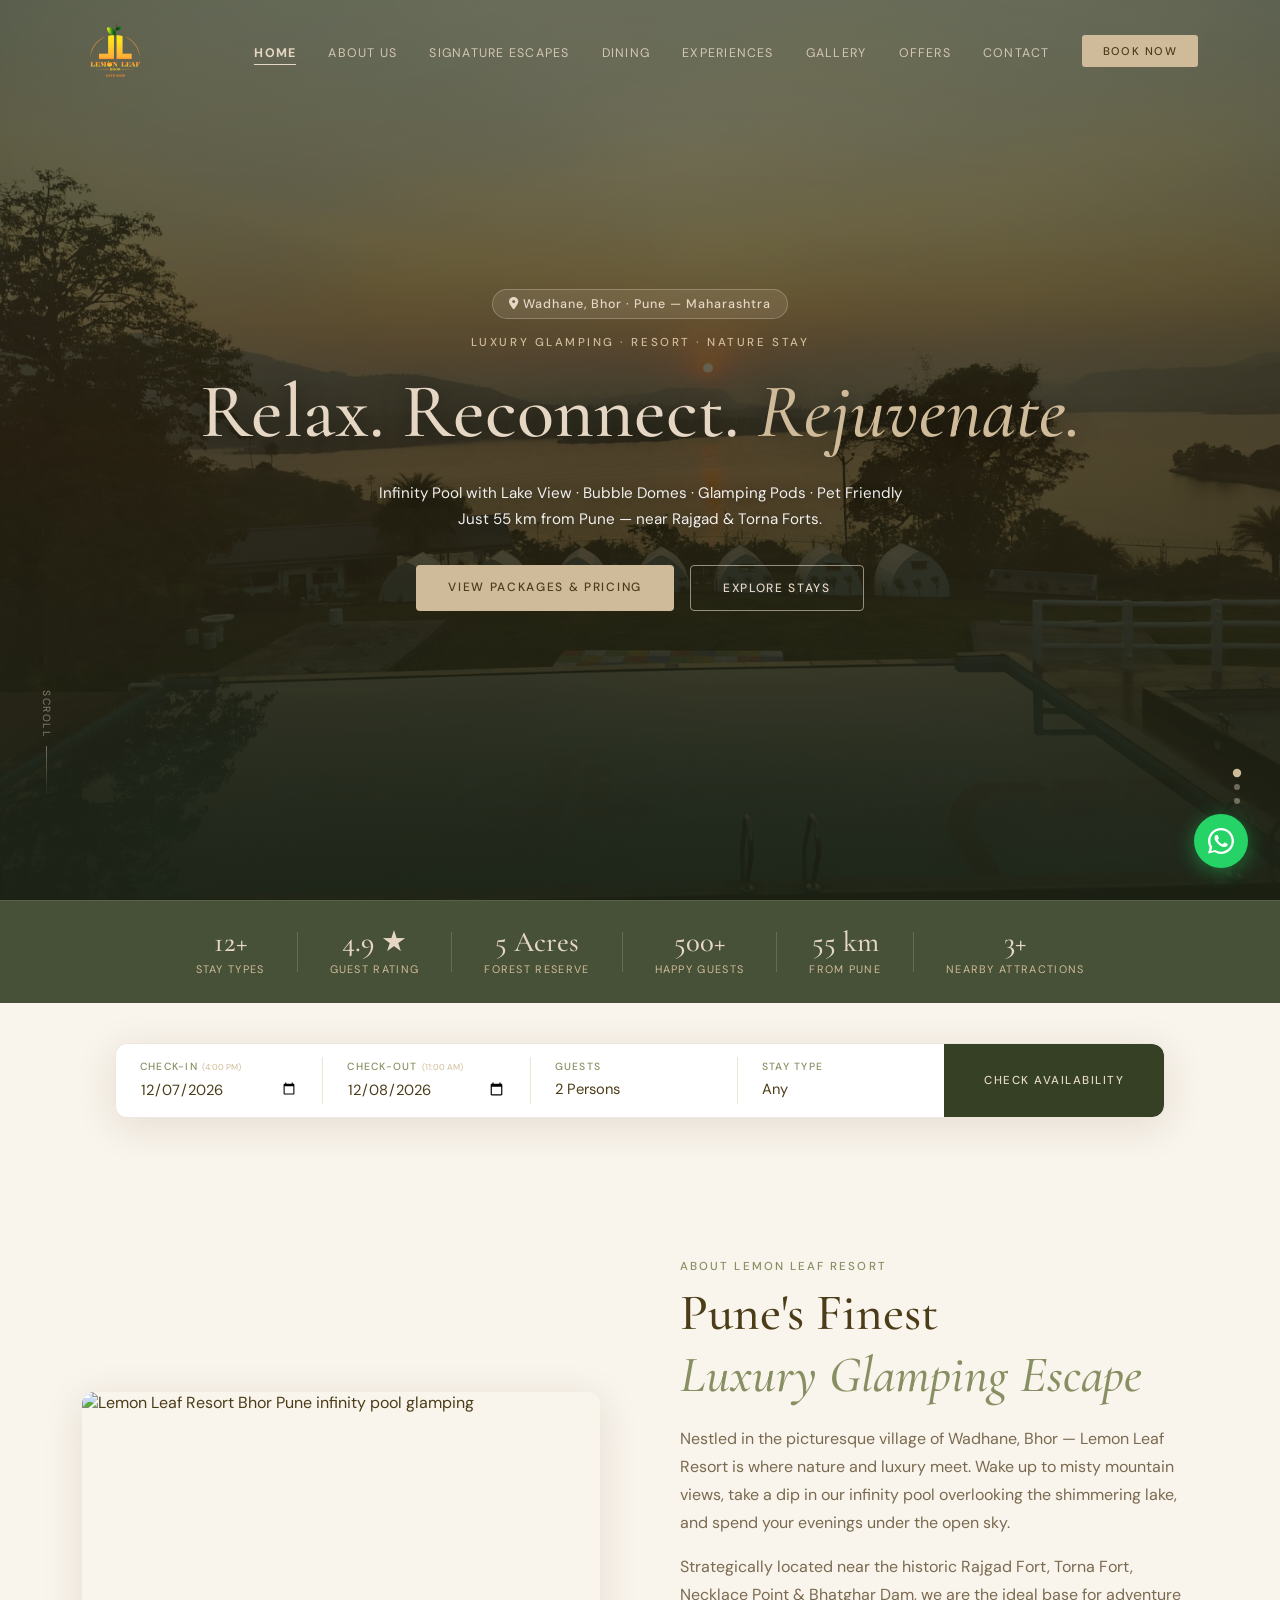
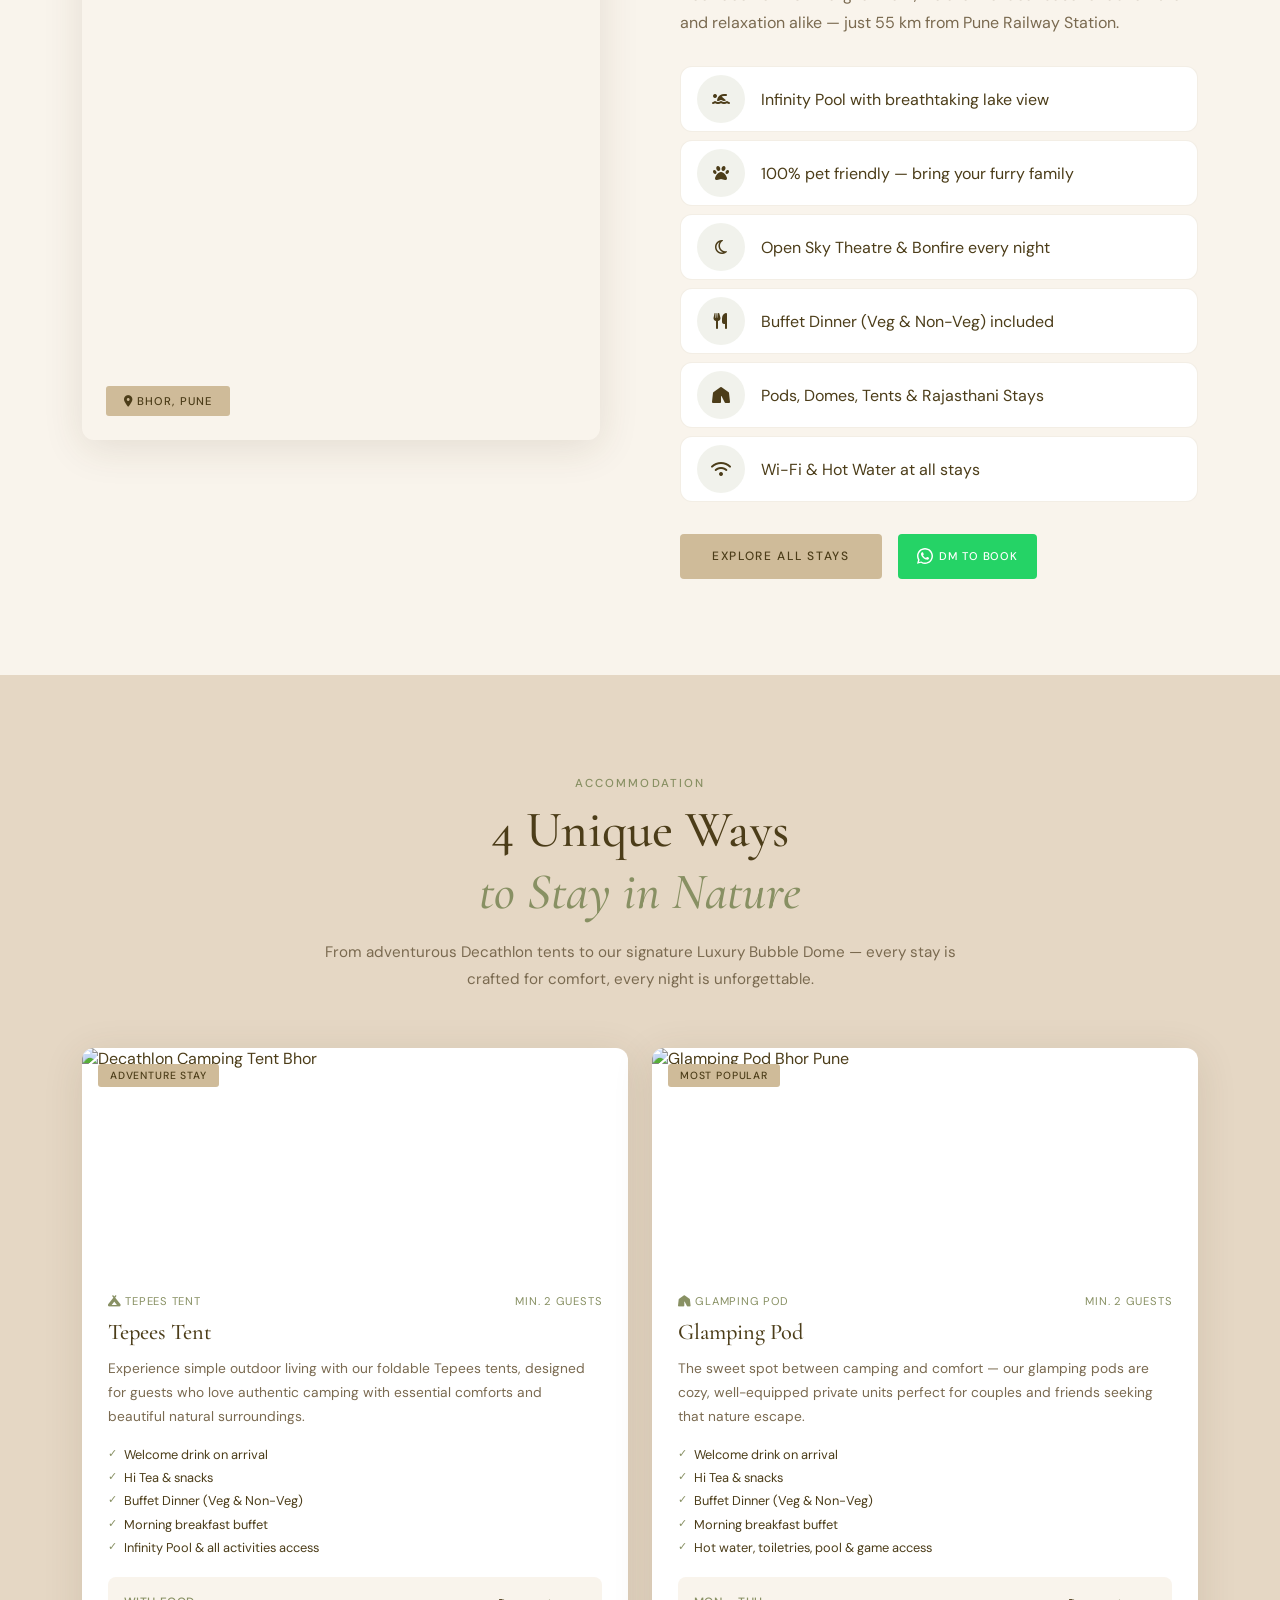
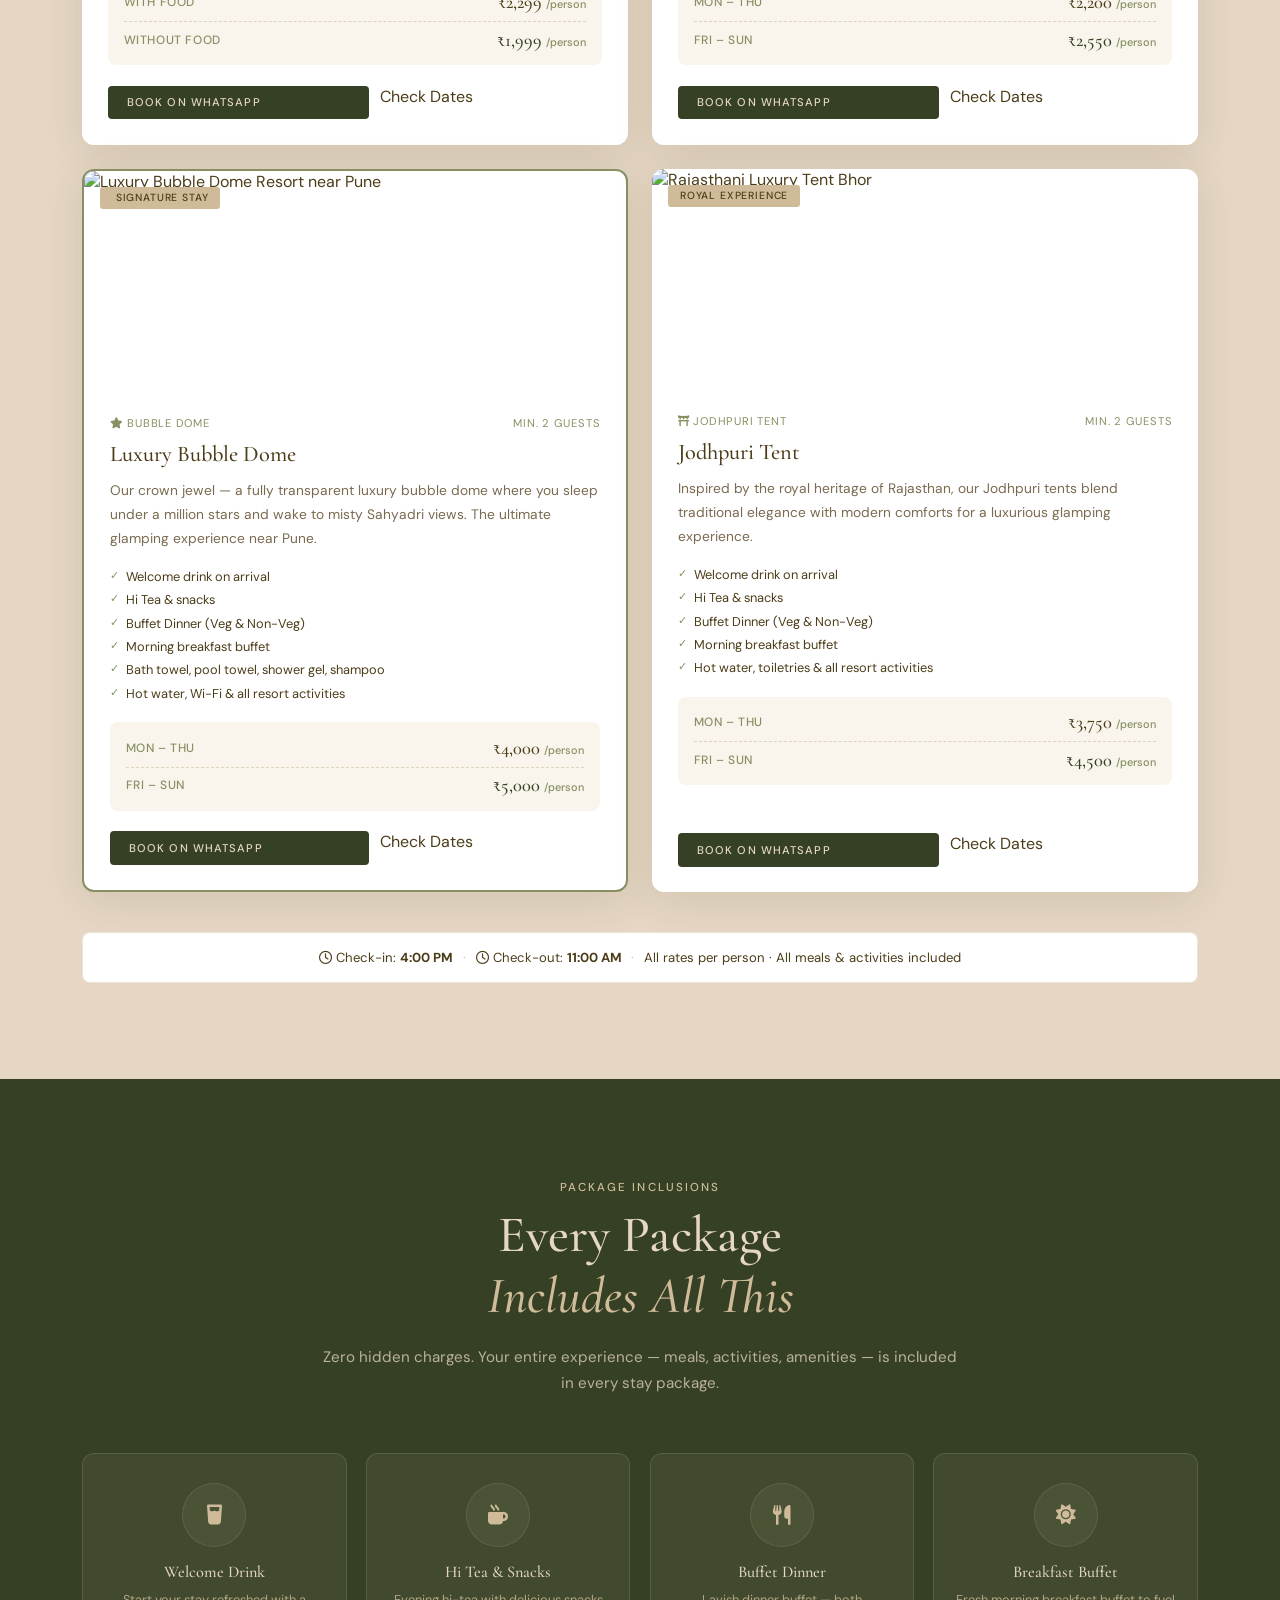
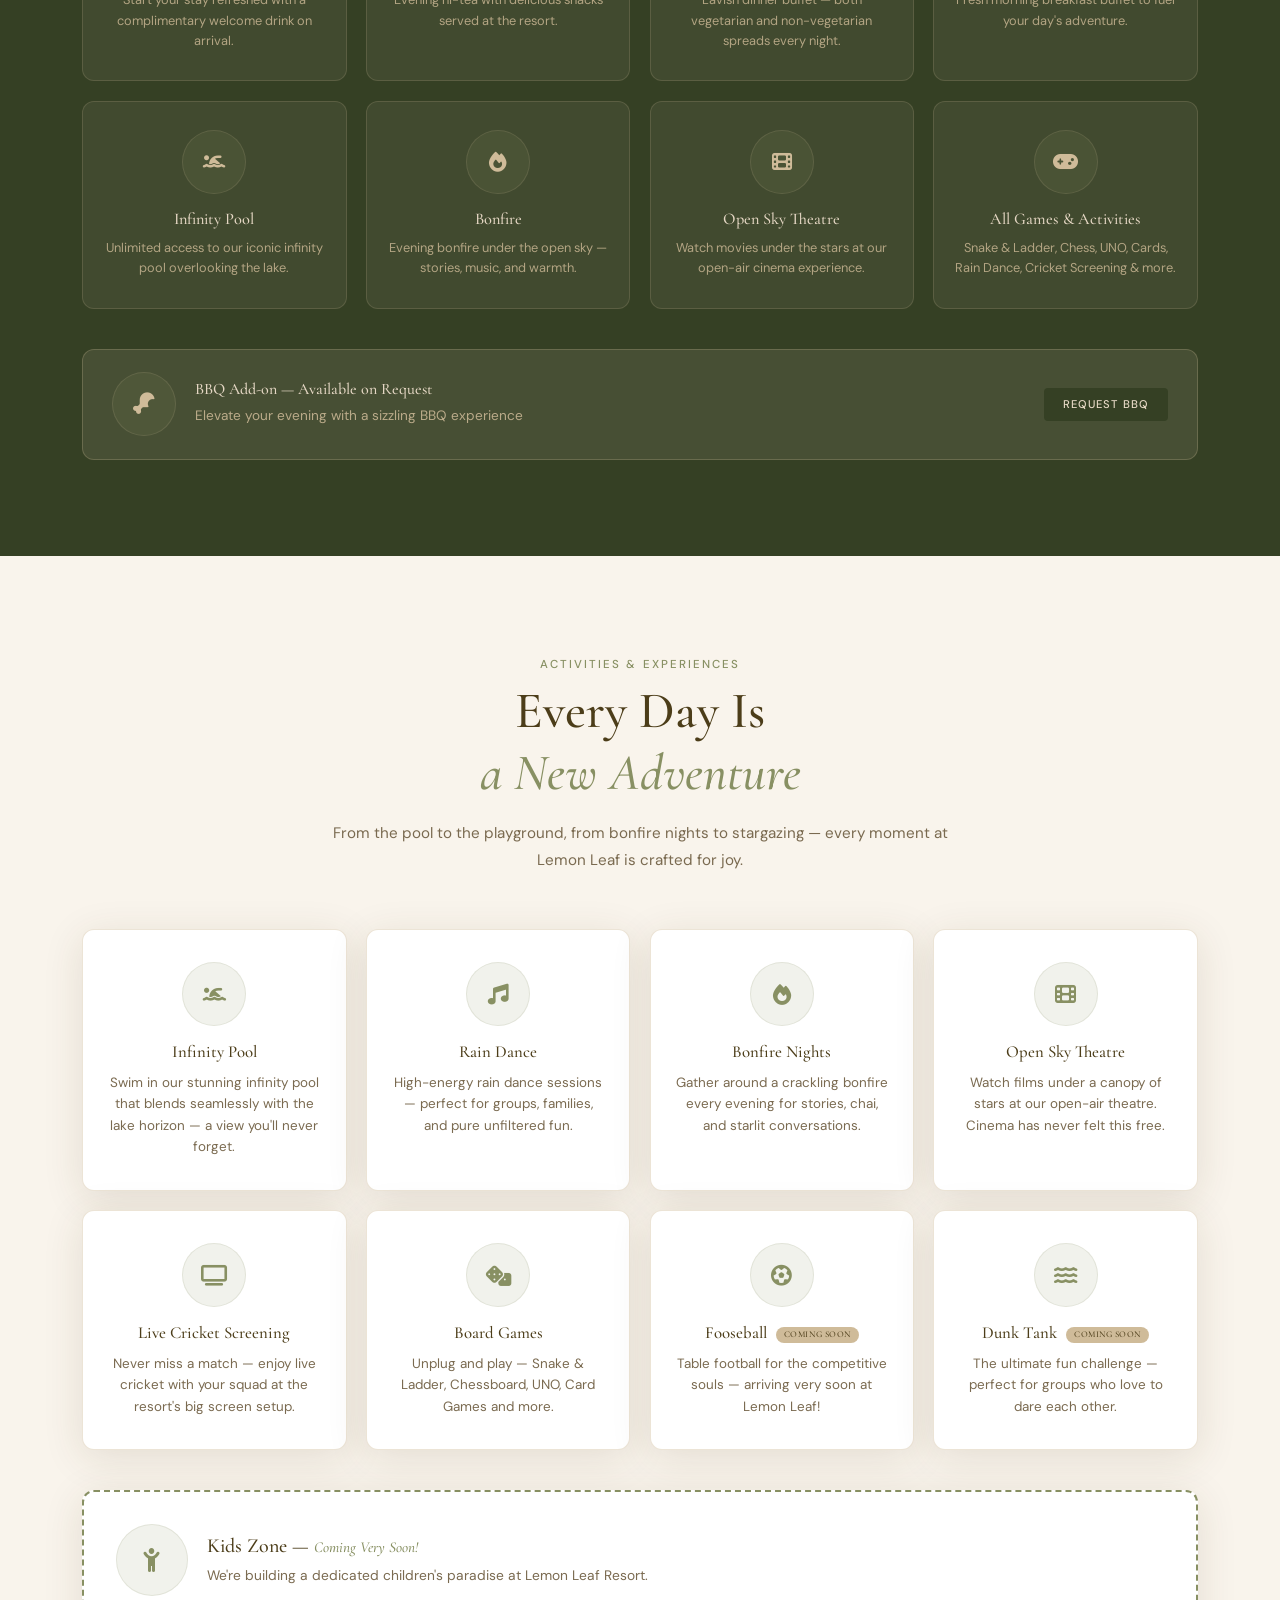
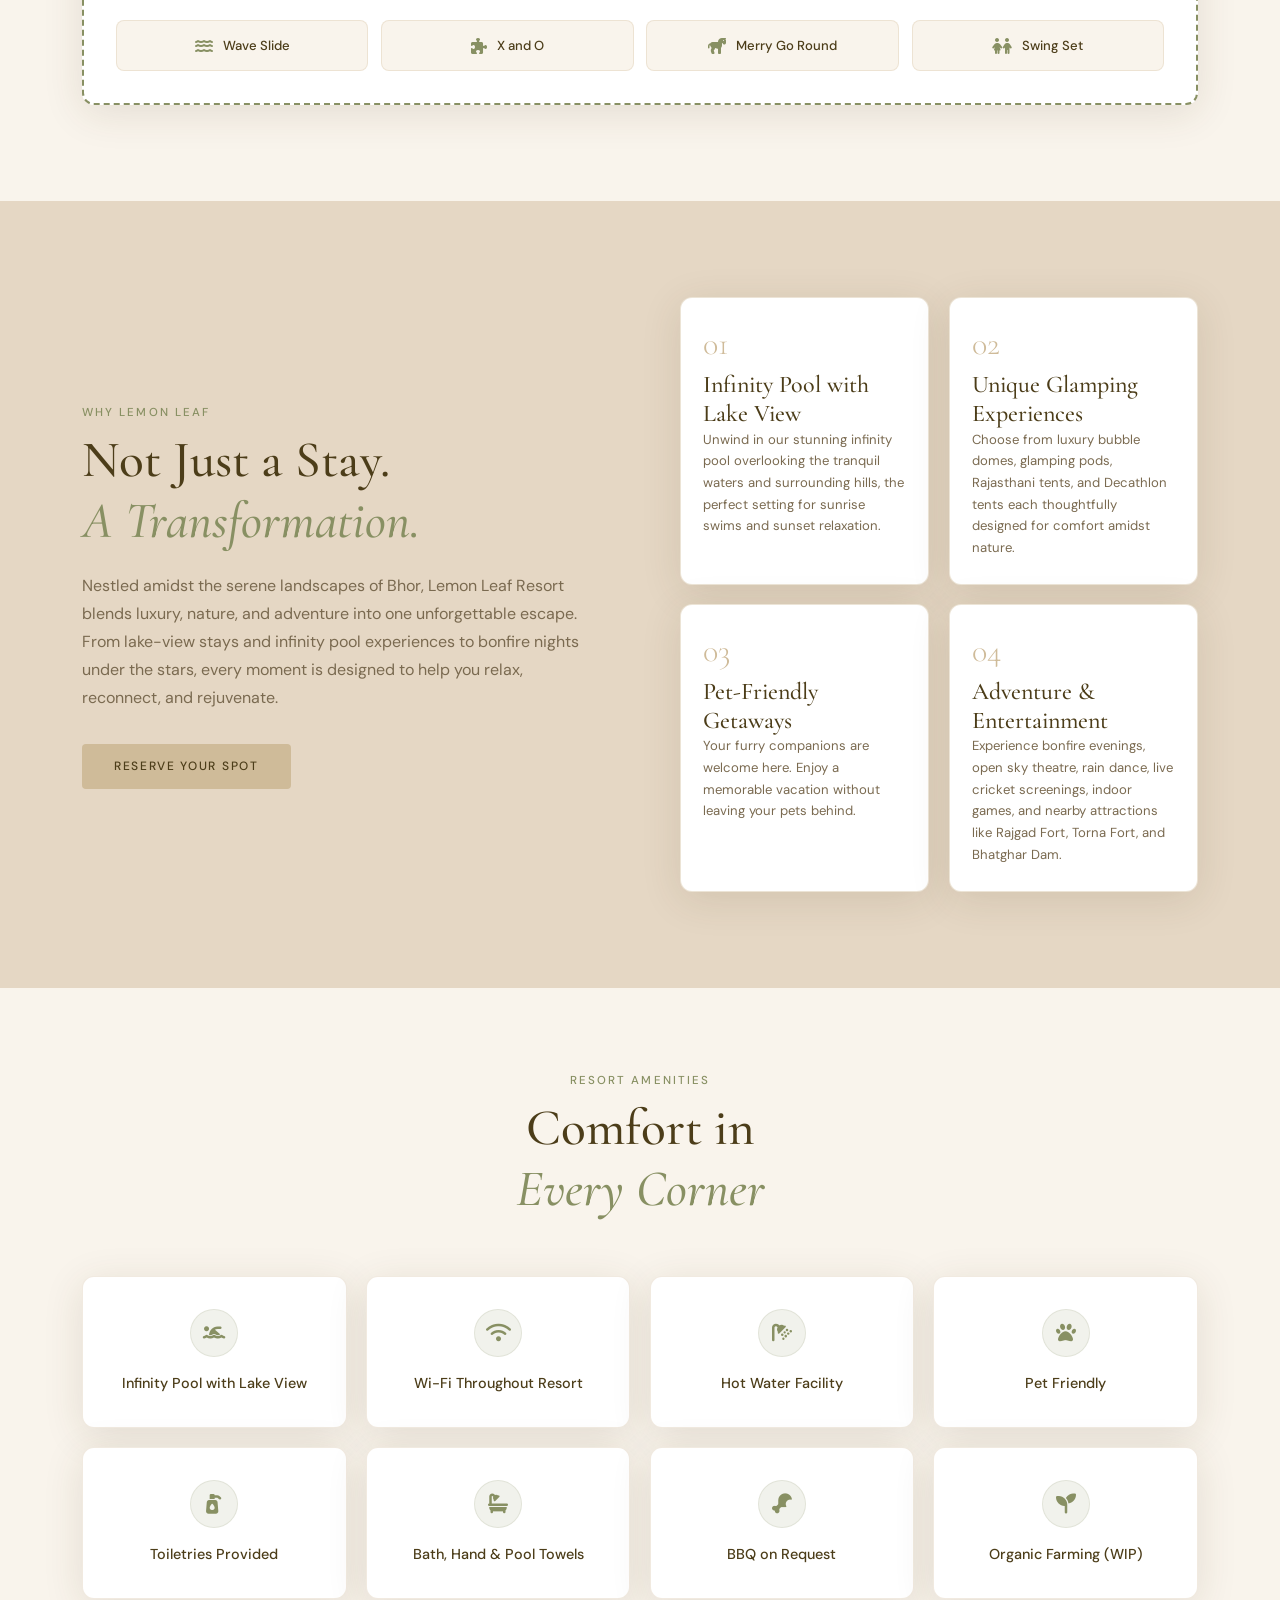
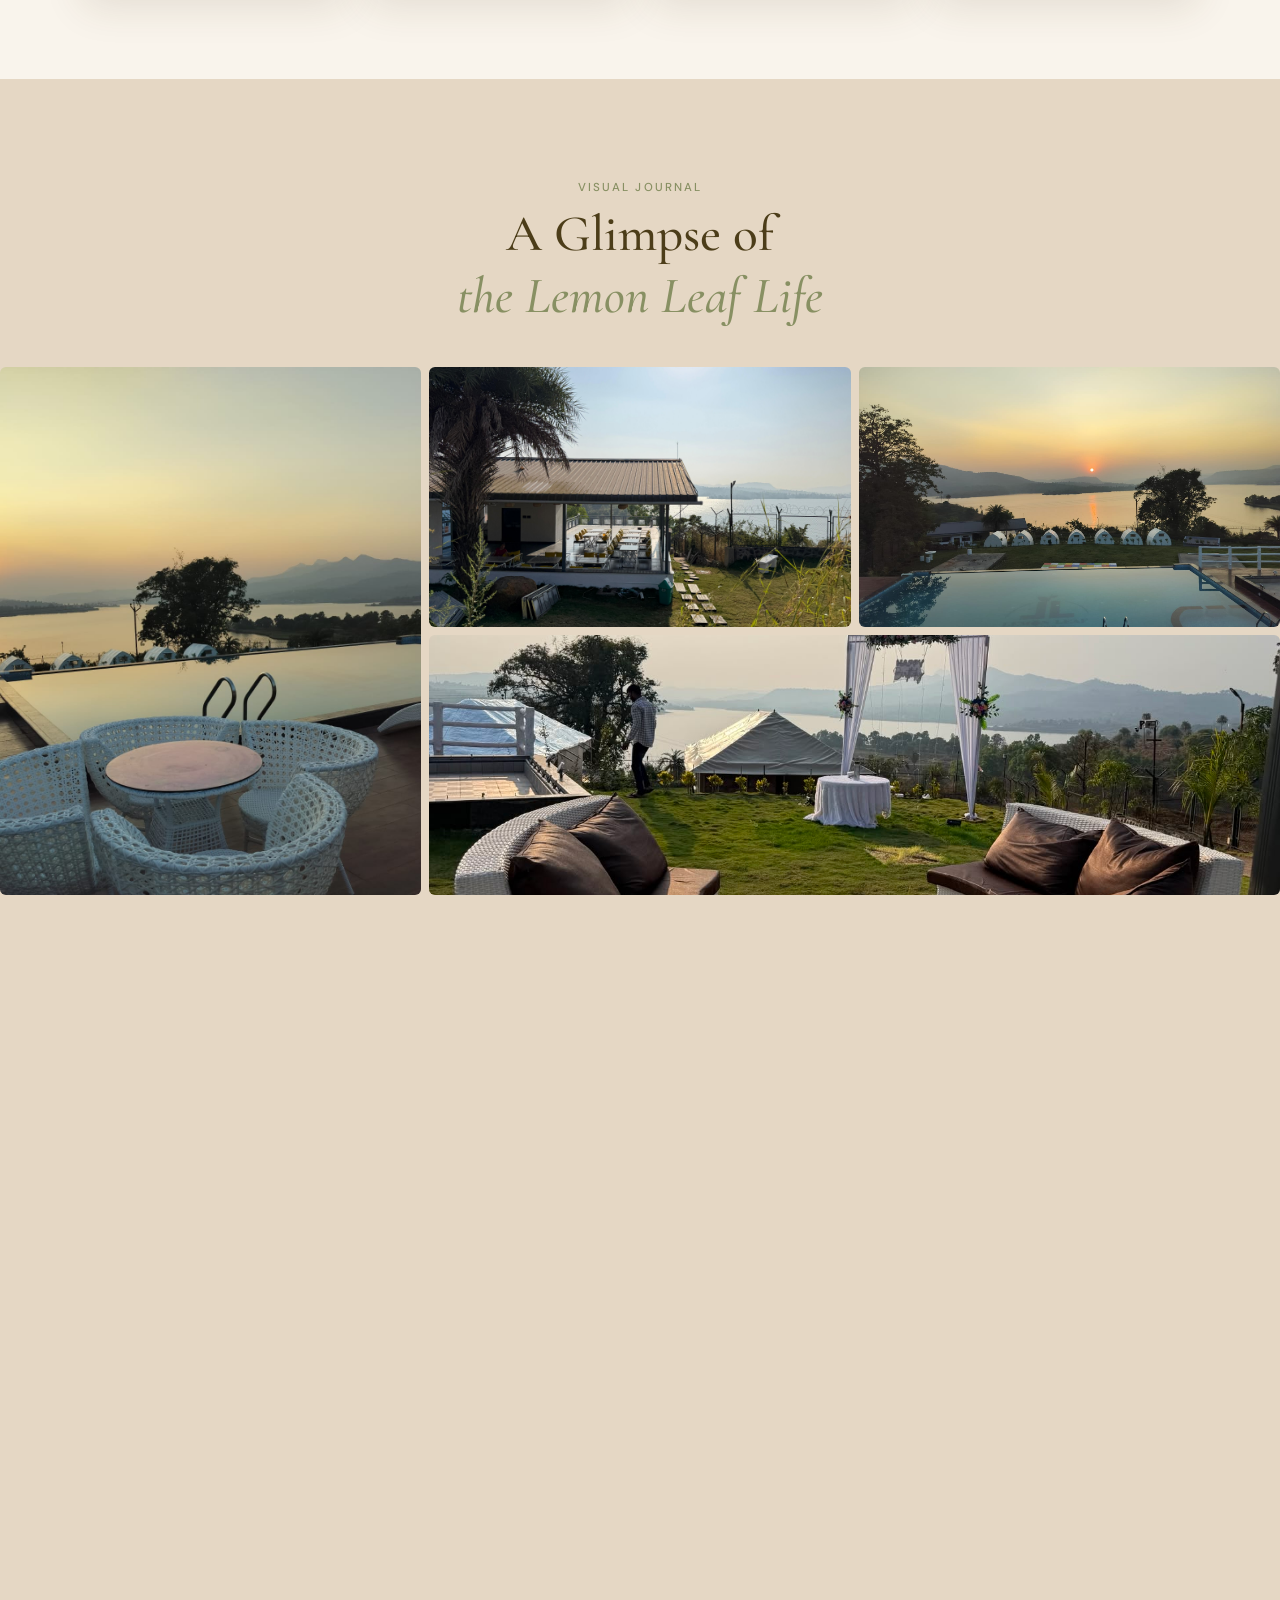
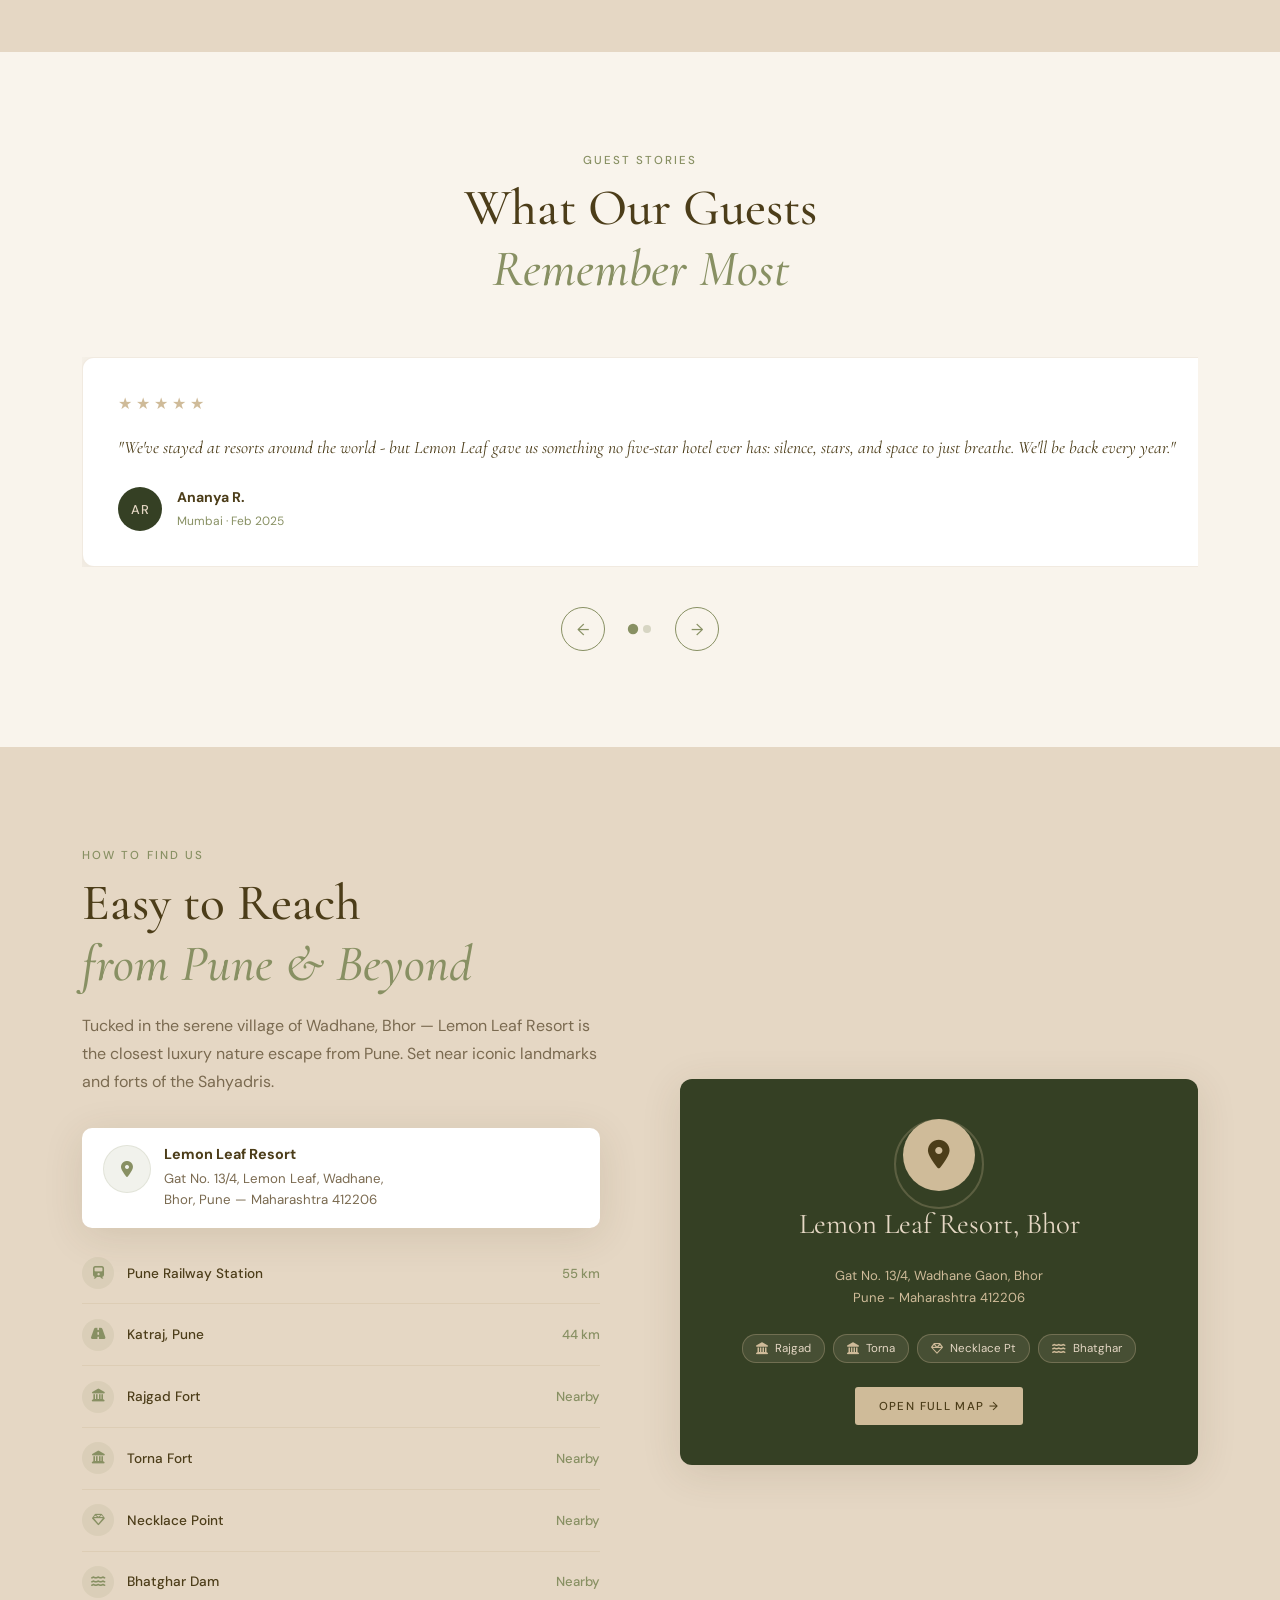
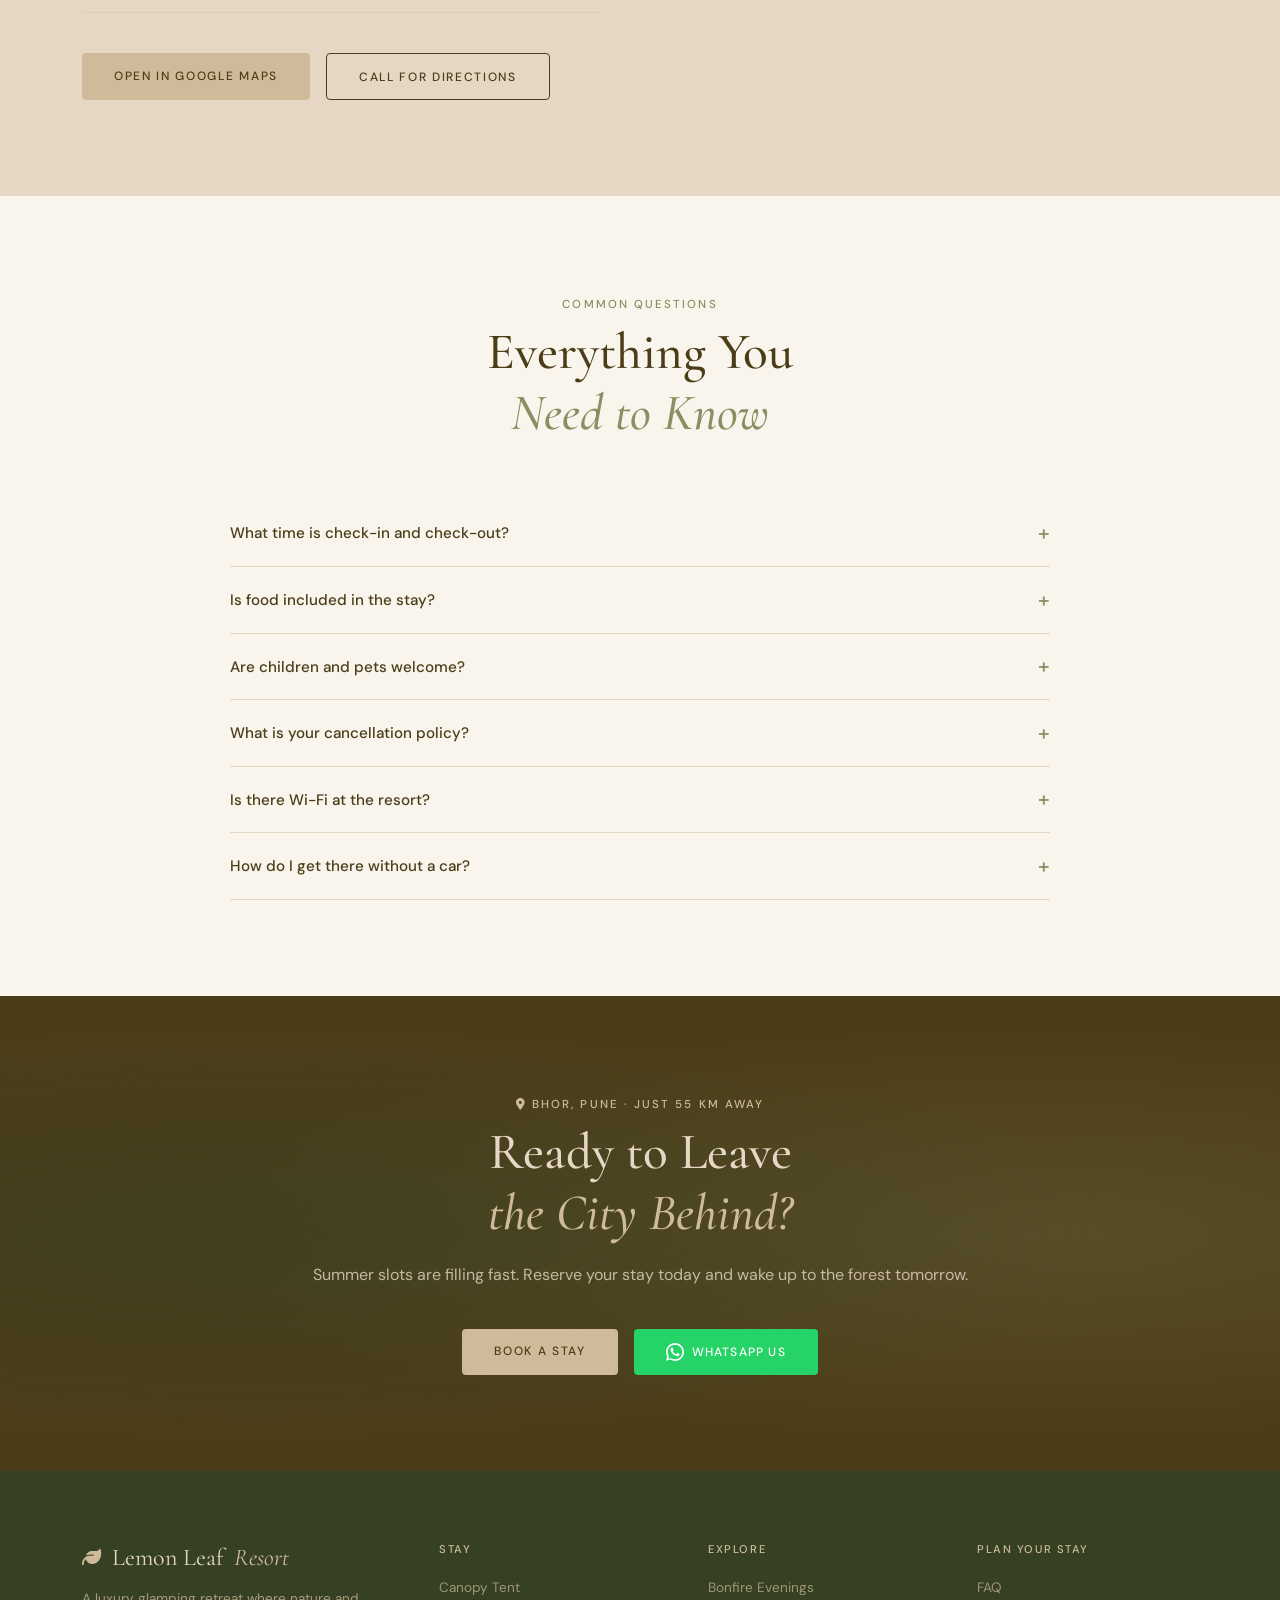
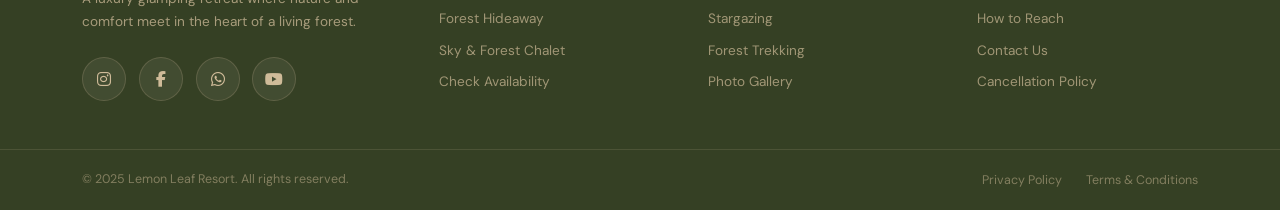
==== commit e5b74bf5: "updates" ====
--- a/index.html
+++ b/index.html
@@ -6,7 +6,7 @@
     <meta name="viewport" content="width=device-width, initial-scale=1.0" />
     <title>Lemon Leaf Resort Bhor — Luxury Glamping near Pune</title>
     <meta name="description"
-        content="Lemon Leaf Resort Bhor — Luxury glamping, infinity pool with lake view, bubble domes, pods & tents near Pune. 66 km from Pune Railway Station. Pet friendly." />
+        content="Lemon Leaf Resort Bhor — Luxury glamping, infinity pool with lake view, bubble domes, pods & tents near Pune. 55 km from Pune Railway Station. Pet friendly." />
     <meta name="keywords"
         content="glamping near pune, luxury resort bhor, lemon leaf resort, infinity pool pune, bubble dome, rajgad torna fort stay, wadhane bhor" />
     <link rel="preconnect" href="https://fonts.googleapis.com" />
@@ -79,7 +79,7 @@
             <div class="hero-stat-divider"></div>
             <div class="hero-stat"><strong>500+</strong><span>Happy Guests</span></div>
             <div class="hero-stat-divider"></div>
-            <div class="hero-stat"><strong>66 km</strong><span>From Pune</span></div>
+            <div class="hero-stat"><strong>55 km</strong><span>From Pune</span></div>
             <div class="hero-stat-divider"></div>
             <div class="hero-stat"><strong>3+</strong><span>Nearby Attractions</span></div>
         </div>
@@ -191,12 +191,12 @@
                         <div class="stay-tag">Adventure Stay</div>
                     </div>
                     <div class="stay-body">
-                        <div class="stay-meta"><span><i class="fa-solid fa-campground"></i> Decathlon
-                                Tent</span><span>Min. 2 Guests</span></div>
-                        <h3>Decathlon Tent</h3>
-                        <p>Adventure-grade Decathlon tents offering a pure, raw camping experience in the heart of
-                            nature at Wadhane
-                            Bhor — packed with all essential comforts.</p>
+                        <div class="stay-meta"><span><i class="fa-solid fa-campground"></i> Tepees Tent</span><span>Min.
+                                2 Guests</span></div>
+                        <h3>Tepees Tent</h3>
+                        <p>Experience simple outdoor living with our foldable Tepees tents, designed for guests who love
+                            authentic camping with essential comforts and beautiful natural surroundings.</p>
+
                         <ul class="stay-amenities">
                             <li>Welcome drink on arrival</li>
                             <li>Hi Tea &amp; snacks</li>
@@ -205,12 +205,15 @@
                             <li>Infinity Pool &amp; all activities access</li>
                         </ul>
                         <div class="pricing-block">
-                            <div class="price-row"><span class="price-label">Mon – Thu</span><span
-                                    class="price-val">₹1,750
-                                    <small>/person</small></span></div>
-                            <div class="price-row weekend"><span class="price-label">Fri – Sun</span><span
-                                    class="price-val">₹2,000
-                                    <small>/person</small></span></div>
+                            <div class="price-row">
+                                <span class="price-label">With Food</span>
+                                <span class="price-val">₹2,299 <small>/person</small></span>
+                            </div>
+
+                            <div class="price-row weekend">
+                                <span class="price-label">Without Food</span>
+                                <span class="price-val">₹1,999 <small>/person</small></span>
+                            </div>
                         </div>
                         <div class="stay-footer">
                             <a href="https://wa.me/919876543210" target="_blank" rel="noopener" class="btn-sm">Book on
@@ -303,12 +306,10 @@
                         <div class="stay-tag">Royal Experience</div>
                     </div>
                     <div class="stay-body">
-                        <div class="stay-meta"><span><i class="fa-solid fa-torii-gate"></i> Rajasthani
+                        <div class="stay-meta"><span><i class="fa-solid fa-torii-gate"></i> Jodhpuri
                                 Tent</span><span>Min. 2 Guests</span></div>
-                        <h3>Rajasthani Tent</h3>
-                        <p>Step into royal grandeur — our heritage-inspired Rajasthani tents feature vibrant
-                            furnishings, rich
-                            fabrics, and a regal ambience that transforms every stay into a palatial escape.</p>
+                        <h3>Jodhpuri Tent</h3>
+                        <p>Inspired by the royal heritage of Rajasthan, our Jodhpuri tents blend traditional elegance with modern comforts for a luxurious glamping experience.</p>
                         <ul class="stay-amenities">
                             <li>Welcome drink on arrival</li>
                             <li>Hi Tea &amp; snacks</li>
@@ -336,9 +337,9 @@
 
             <!-- TIMINGS + NOTE -->
             <div class="timings-note reveal-up">
-                <span>⏱️ Check-in: <strong>4:00 PM</strong></span>
+                <span><i class="fa-regular fa-clock"></i> Check-in: <strong>4:00 PM</strong></span>
                 <span class="tn-sep">·</span>
-                <span>⏱️ Check-out: <strong>11:00 AM</strong></span>
+                <span><i class="fa-regular fa-clock"></i> Check-out: <strong>11:00 AM</strong></span>
                 <span class="tn-sep">·</span>
                 <span>All rates per person · All meals &amp; activities included</span>
             </div>
@@ -679,7 +680,7 @@
                                 </span>
                                 Pune Railway Station
                             </span>
-                            <span>66 km</span>
+                            <span>55 km</span>
                         </li>
 
                         <li>
@@ -689,7 +690,7 @@
                                 </span>
                                 Katraj, Pune
                             </span>
-                            <span>56 km</span>
+                            <span>44 km</span>
                         </li>
 
                         <li>
@@ -821,7 +822,8 @@
         <div class="cta-banner-bg"></div>
         <div class="cta-banner-inner">
             <div class="cta-content reveal-up">
-                <span class="eyebrow eyebrow--light"><i class="fa-solid fa-location-dot"></i> Bhor, Pune · Just 66 km Away</span>
+                <span class="eyebrow eyebrow--light"><i class="fa-solid fa-location-dot"></i> Bhor, Pune · Just 55 km
+                    Away</span>
                 <h2>Ready to Leave<br /><em>the City Behind?</em></h2>
                 <p>Summer slots are filling fast. Reserve your stay today and wake up to the forest tomorrow.</p>
                 <div class="cta-actions">
@@ -840,83 +842,6 @@
         </div>
     </section>
 
-    <section class="contact-section" id="contact">
-        <div class="container">
-            <div class="contact-grid">
-                <div class="contact-info reveal-left">
-                    <span class="eyebrow">Reach Us</span>
-                    <h2>We'd Love to<br /><em>Have You Here</em></h2>
-                    <div class="contact-details">
-                        <div class="cd-item"><span class="cd-icon"><i class="fa-solid fa-location-dot"></i></span>
-                            <div><strong>Address</strong>
-                                <p>Gat No. 13/4, Lemon Leaf, Wadhane, Bhor,<br />Pune — Maharashtra 412206</p>
-                            </div>
-                        </div>
-                        <div class="cd-item"><span class="cd-icon"><i class="fa-solid fa-phone-volume"></i></span>
-                            <div><strong>Phone / WhatsApp</strong>
-                                <p><a href="tel:+919876543210">+91 98765 43210</a></p>
-                            </div>
-                        </div>
-                        <div class="cd-item"><span class="cd-icon"><i class="fa-solid fa-envelope"></i></span>
-                            <div><strong>Email</strong>
-                                <p><a href="mailto:hello@lemonleafresort.com">hello@lemonleafresort.com</a></p>
-                            </div>
-                        </div>
-                        <div class="cd-item"><span class="cd-icon"><i class="fa-solid fa-clock"></i></span>
-                            <div><strong>Reservation Hours</strong>
-                                <p>Mon–Sun · 9:00 AM – 8:00 PM</p>
-                            </div>
-                        </div>
-                        <div class="cd-item"><span class="cd-icon"><i class="fa-solid fa-right-to-bracket"></i></span>
-                            <div><strong>Check-in / Check-out</strong>
-                                <p>Check-in: 4:00 PM &nbsp;·&nbsp; Check-out: 11:00 AM</p>
-                            </div>
-                        </div>
-                    </div>
-                    <div class="contact-social">
-                        <a href="#" aria-label="Instagram"> <i class="fa-brands fa-instagram"></i> Instagram</a>
-                        <a href="#" aria-label="Facebook"> <i class="fa-brands fa-facebook-f"></i> Facebook</a>
-                        <a href="https://wa.me/919876543210" aria-label="WhatsApp"><i class="fa-brands fa-whatsapp"></i> WhatsApp</a>
-                    </div>
-                </div>
-                <div class="contact-form-wrap reveal-right">
-                    <form id="contactForm" novalidate>
-                        <div class="form-row">
-                            <div class="form-group"><label for="fname">First Name</label><input type="text" id="fname"
-                                    placeholder="Ananya" required /></div>
-                            <div class="form-group"><label for="lname">Last Name</label><input type="text" id="lname"
-                                    placeholder="Sharma" required /></div>
-                        </div>
-                        <div class="form-group"><label for="email">Email Address</label><input type="email" id="email"
-                                placeholder="ananya@email.com" required /></div>
-                        <div class="form-group"><label for="phone">Phone / WhatsApp Number</label><input type="tel"
-                                id="phone" placeholder="+91 98765 43210" /></div>
-                        <div class="form-group">
-                            <label for="interest">I'm Interested In</label>
-                            <select id="interest">
-                                <option>Decathlon Tent Stay</option>
-                                <option>Glamping Pod</option>
-                                <option>Luxury Bubble Dome</option>
-                                <option>Rajasthani Tent</option>
-                                <option>Group / Corporate Booking</option>
-                                <option>Weekend Package</option>
-                                <option>General Enquiry</option>
-                            </select>
-                        </div>
-                        <div class="form-group"><label for="visitdate">Preferred Visit Date</label><input type="date"
-                                id="visitdate" /></div>
-                        <div class="form-group"><label for="message">Message / Special Requests</label><textarea
-                                id="message" rows="3"
-                                placeholder="Tell us about your group, any pets, special occasions..."></textarea></div>
-                        <button type="submit" class="btn-primary btn-full">Send Enquiry</button>
-                        <div class="form-success" id="formSuccess">✓ Enquiry sent! Our team will reach you within a few
-                            hours on WhatsApp or phone.</div>
-                    </form>
-                </div>
-            </div>
-        </div>
-    </section>
-
     <div id="footer"></div>
 
     <!-- WhatsApp FAB -->
--- a/css/style.css
+++ b/css/style.css
@@ -414,6 +414,18 @@
     width: 100%;
 }
 
+.nav-links a.active,
+.mm-link.active {
+    color: var(--bone);
+    font-weight: 700;
+}
+
+.nav-links a.active::after,
+.mm-link.active::after {
+    width: 100%;
+    background: var(--bone);
+}
+
 .nav-cta {
     background: var(--tan);
     color: var(--cafe);
@@ -2200,206 +2212,6 @@
     flex-wrap: wrap;
 }
 
-/* ── CONTACT ── */
-.contact-section {
-    padding: 6rem 0;
-    background: var(--bone);
-}
-
-.contact-grid {
-    display: grid;
-    grid-template-columns: 1fr 1.2fr;
-    gap: 5rem;
-    align-items: start;
-}
-
-.contact-info h2 {
-    margin-bottom: 1.5rem;
-}
-
-.contact-info h2 em {
-    color: var(--moss);
-}
-
-.contact-details {
-    display: flex;
-    flex-direction: column;
-    gap: 1.4rem;
-    margin-bottom: 2rem;
-}
-
-.cd-item {
-    display: flex;
-    align-items: flex-start;
-    gap: 1rem;
-    padding: 0.5rem 0;
-    border-bottom: 1px solid rgba(207, 187, 153, 0.25);
-    transition: var(--trans);
-}
-
-.cd-item:last-child {
-    border-bottom: none;
-}
-
-.cd-item:hover {
-    transform: translateX(6px);
-}
-
-.cd-icon {
-    width: 3rem;
-    height: 3rem;
-    min-width: 3rem;
-    display: flex;
-    align-items: center;
-    justify-content: center;
-    border-radius: 50%;
-    background: rgba(136, 144, 99, 0.12);
-    border: 1px solid rgba(136, 144, 99, 0.15);
-    color: var(--moss);
-    font-size: 1rem;
-    flex-shrink: 0;
-    transition: var(--trans);
-}
-
-.cd-item:hover .cd-icon {
-    background: var(--moss);
-    color: var(--white);
-    transform: scale(1.08);
-}
-
-.cd-icon i {
-    line-height: 1;
-}
-
-.cd-item strong {
-    display: block;
-    font-size: 0.75rem;
-    font-weight: 500;
-    letter-spacing: 0.1em;
-    text-transform: uppercase;
-    color: var(--moss);
-    margin-bottom: 0.3rem;
-}
-
-.cd-item p {
-    font-size: 0.88rem;
-}
-
-.cd-item a {
-    color: var(--cafe);
-    transition: color var(--trans);
-}
-
-.cd-item a:hover {
-    color: var(--kombu);
-}
-
-.contact-social {
-    display: flex;
-    gap: 1rem;
-    flex-wrap: wrap;
-}
-
-.contact-social a {
-    display: inline-flex;
-    align-items: center;
-    gap: 0.6rem;
-    padding: 0.75rem 1rem;
-    background: rgba(136, 144, 99, 0.1);
-    border: 1px solid rgba(136, 144, 99, 0.15);
-    border-radius: 999px;
-    color: var(--cafe);
-    font-size: 0.82rem;
-    font-weight: 500;
-    transition: var(--trans);
-}
-
-.contact-social a i {
-    color: var(--moss);
-    font-size: 1rem;
-    transition: var(--trans);
-}
-
-.contact-social a:hover {
-    background: var(--moss);
-    border-color: var(--moss);
-    color: var(--white);
-    transform: translateY(-2px);
-}
-
-.contact-social a:hover i {
-    color: var(--white);
-}
-
-.contact-form-wrap {
-    background: var(--white);
-    border-radius: var(--radius);
-    padding: 2.5rem;
-    box-shadow: var(--shadow);
-    border: 1px solid rgba(207, 187, 153, 0.3);
-}
-
-.form-row {
-    display: grid;
-    grid-template-columns: 1fr 1fr;
-    gap: 1rem;
-}
-
-.form-group {
-    display: flex;
-    flex-direction: column;
-    gap: 0.45rem;
-    margin-bottom: 1.2rem;
-}
-
-.form-group label {
-    font-size: 0.7rem;
-    font-weight: 500;
-    letter-spacing: 0.12em;
-    text-transform: uppercase;
-    color: var(--moss);
-}
-
-.form-group input,
-.form-group select,
-.form-group textarea {
-    border: 1.5px solid rgba(207, 187, 153, 0.45);
-    border-radius: 6px;
-    padding: 0.75rem 1rem;
-    font-size: 0.9rem;
-    color: var(--cafe);
-    background: var(--bone-lt);
-    outline: none;
-    transition: border-color var(--trans);
-    width: 100%;
-    -webkit-appearance: none;
-}
-
-.form-group input:focus,
-.form-group select:focus,
-.form-group textarea:focus {
-    border-color: var(--moss);
-}
-
-.form-group textarea {
-    resize: vertical;
-}
-
-.form-success {
-    display: none;
-    margin-top: 1rem;
-    padding: 0.9rem 1.2rem;
-    background: rgba(53, 64, 36, 0.08);
-    border-radius: 6px;
-    color: var(--kombu);
-    font-size: 0.85rem;
-    text-align: center;
-}
-
-.form-success.visible {
-    display: block;
-}
-
 /* ── FOOTER ── */
 .footer {
     background: var(--kombu);
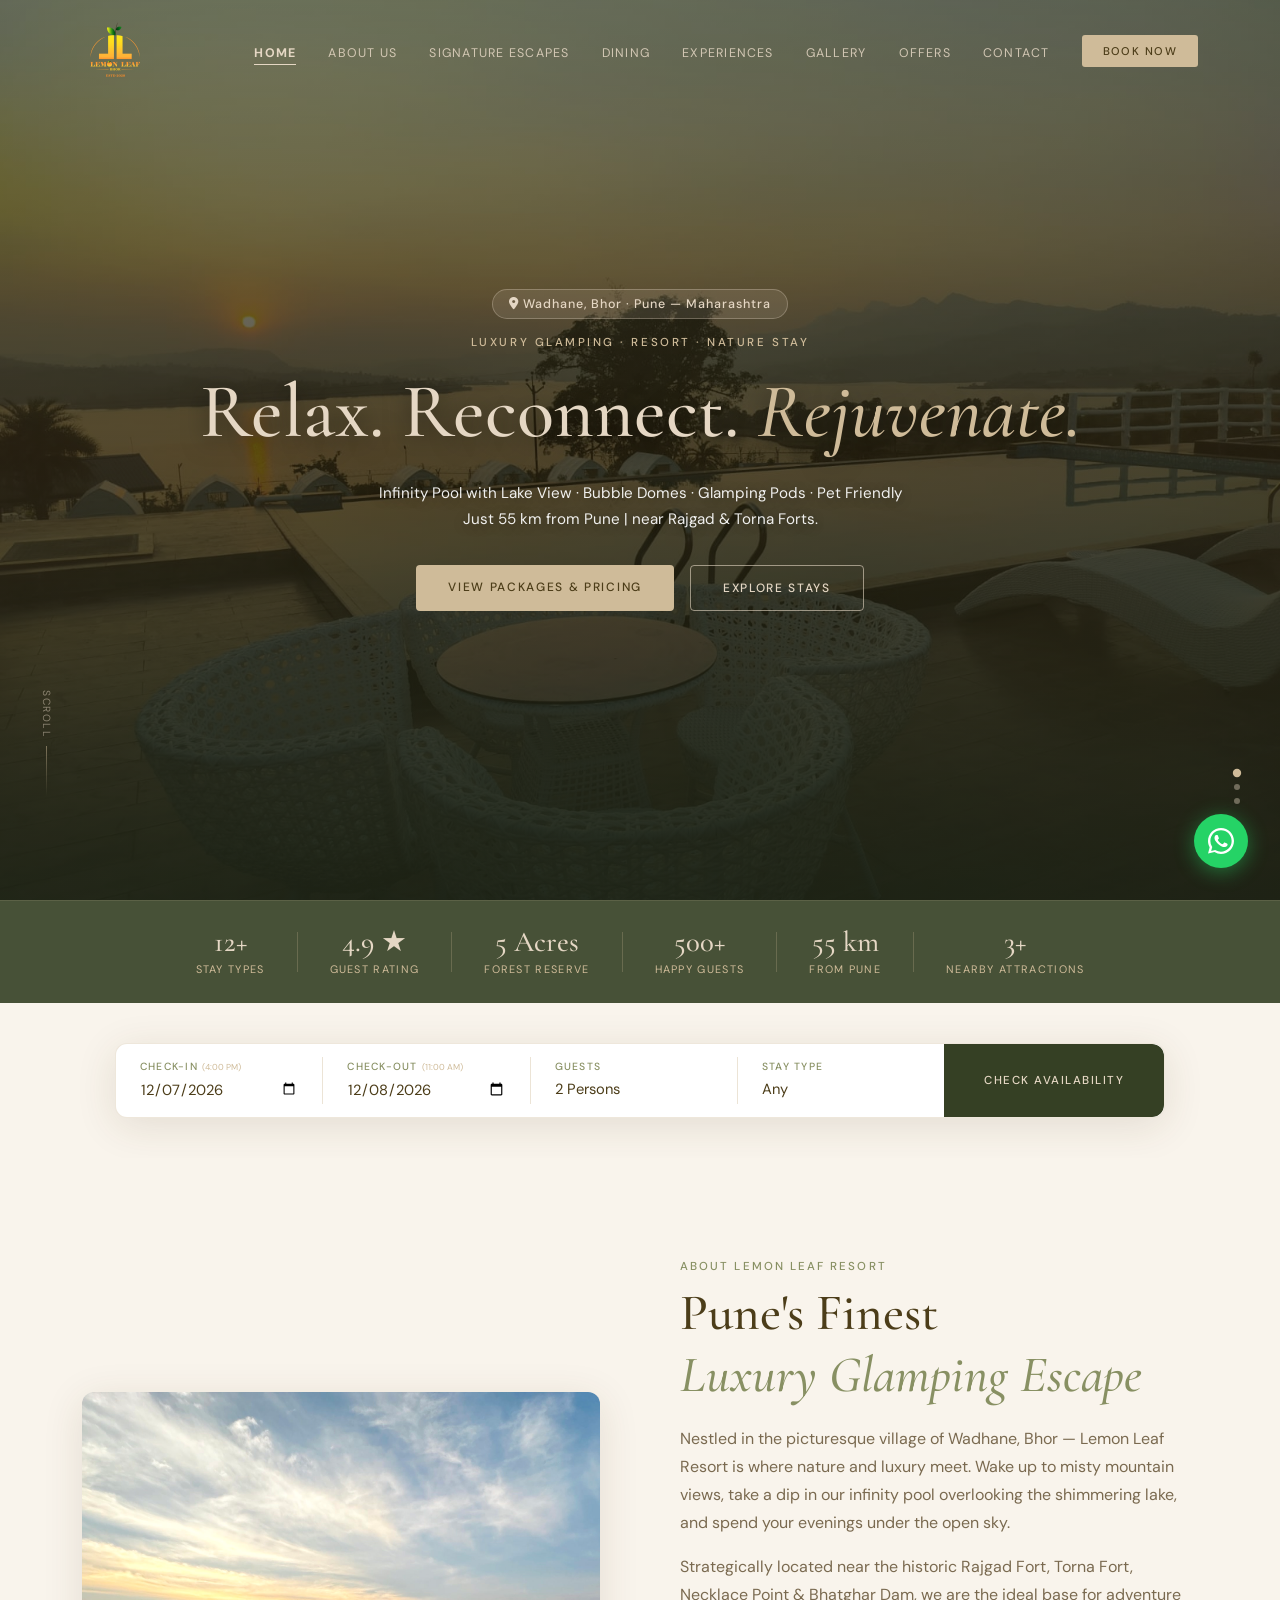
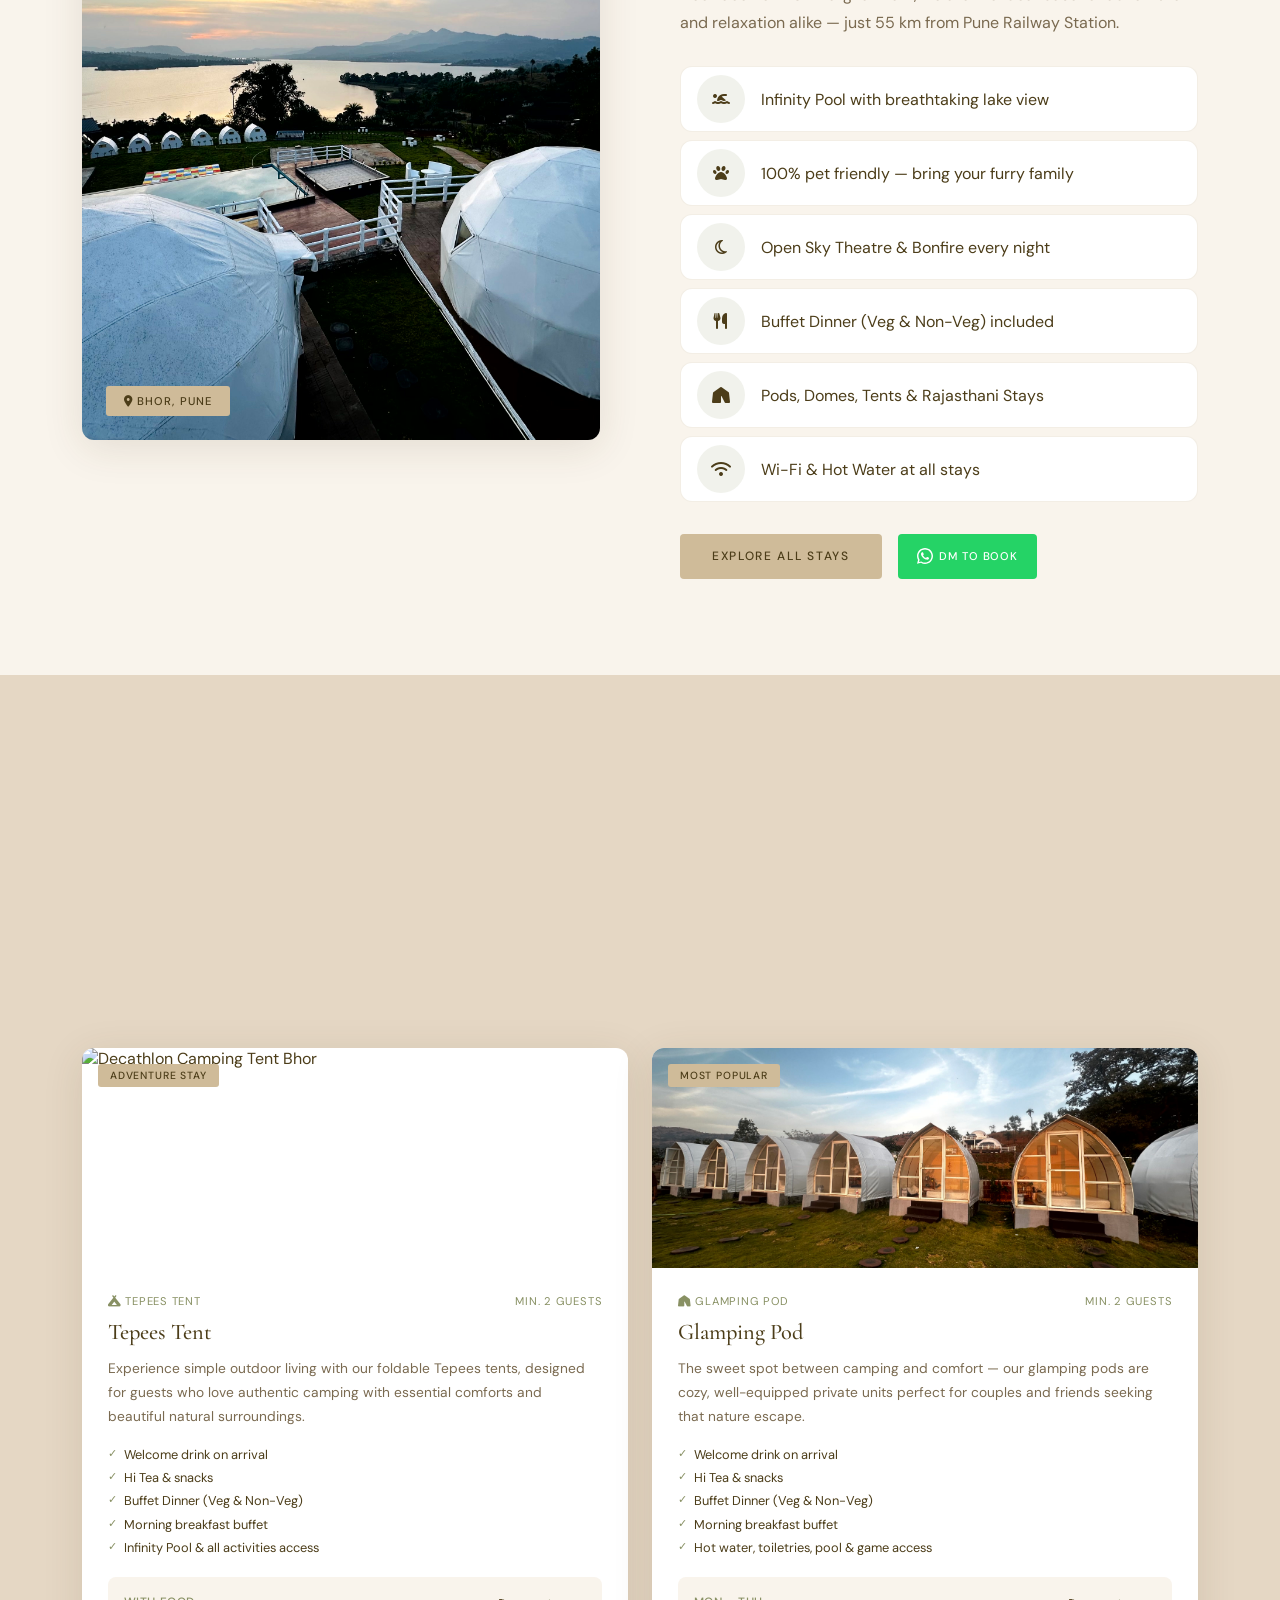
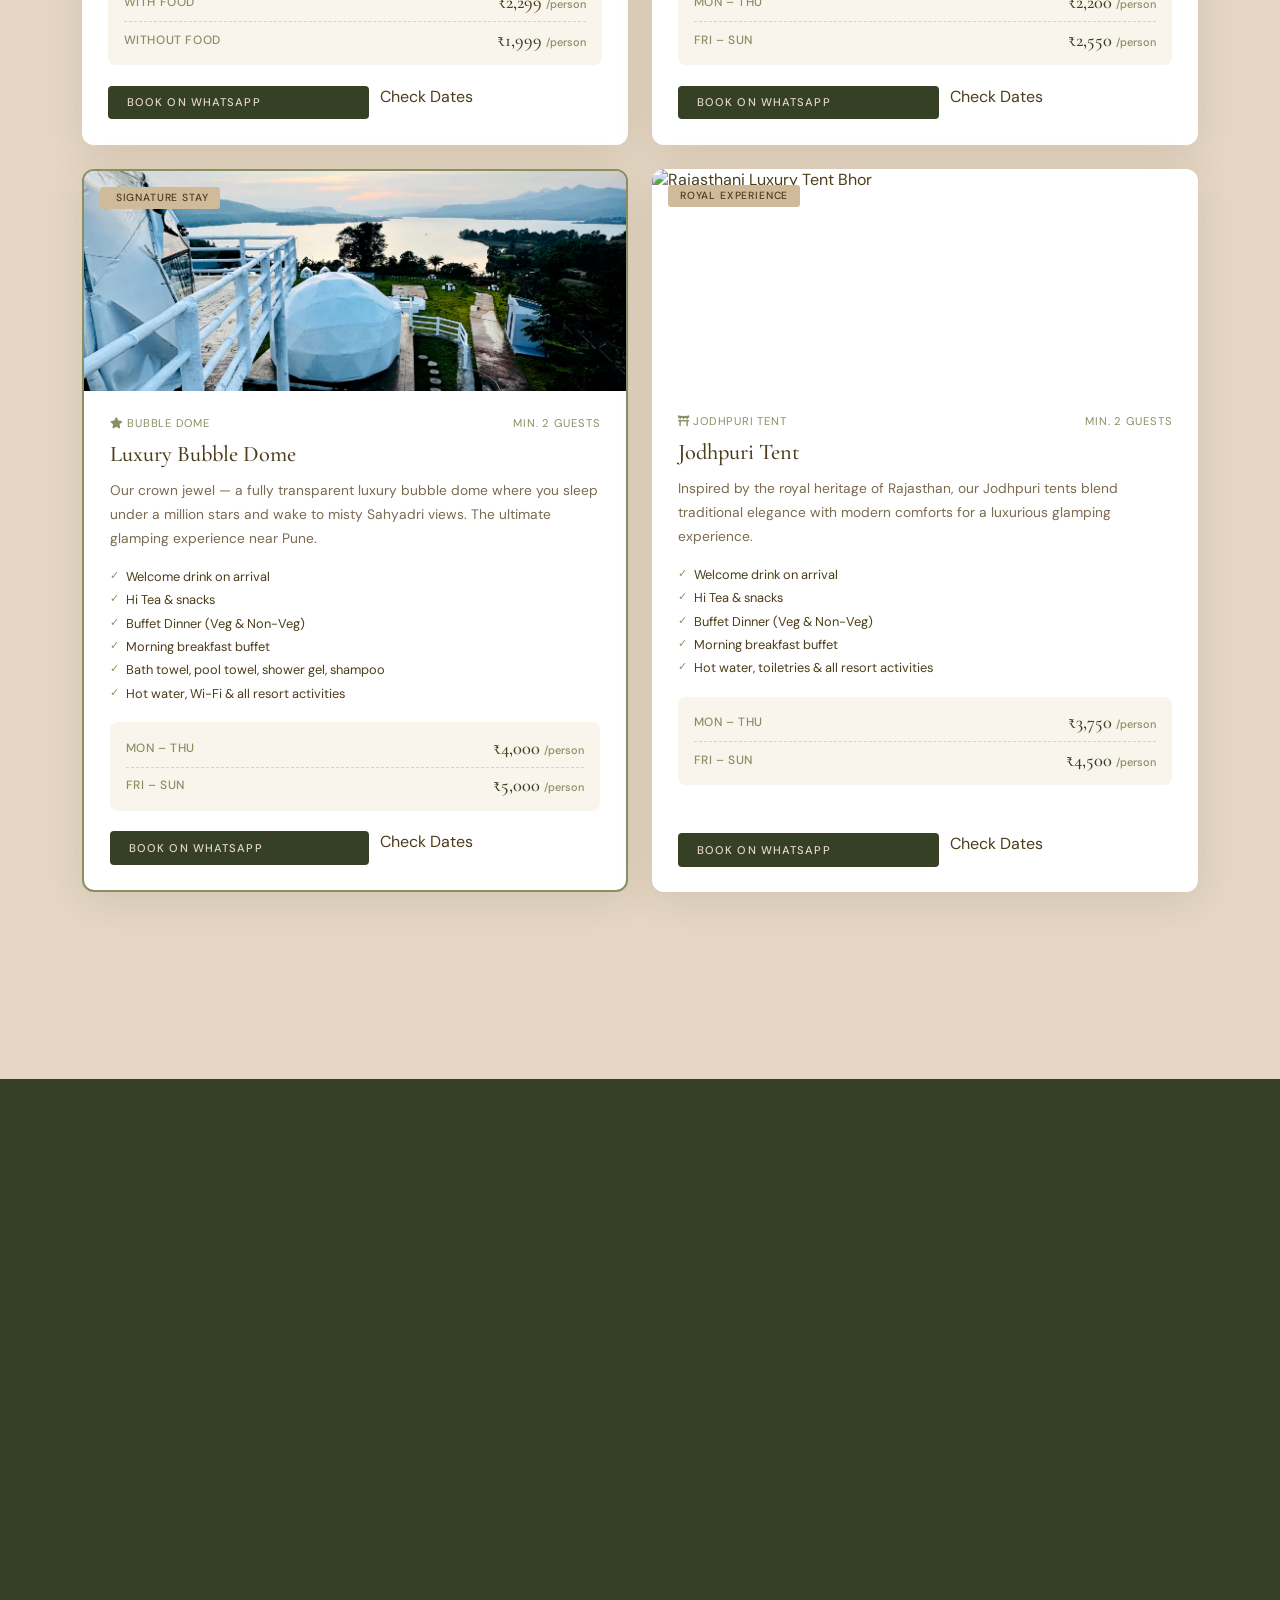
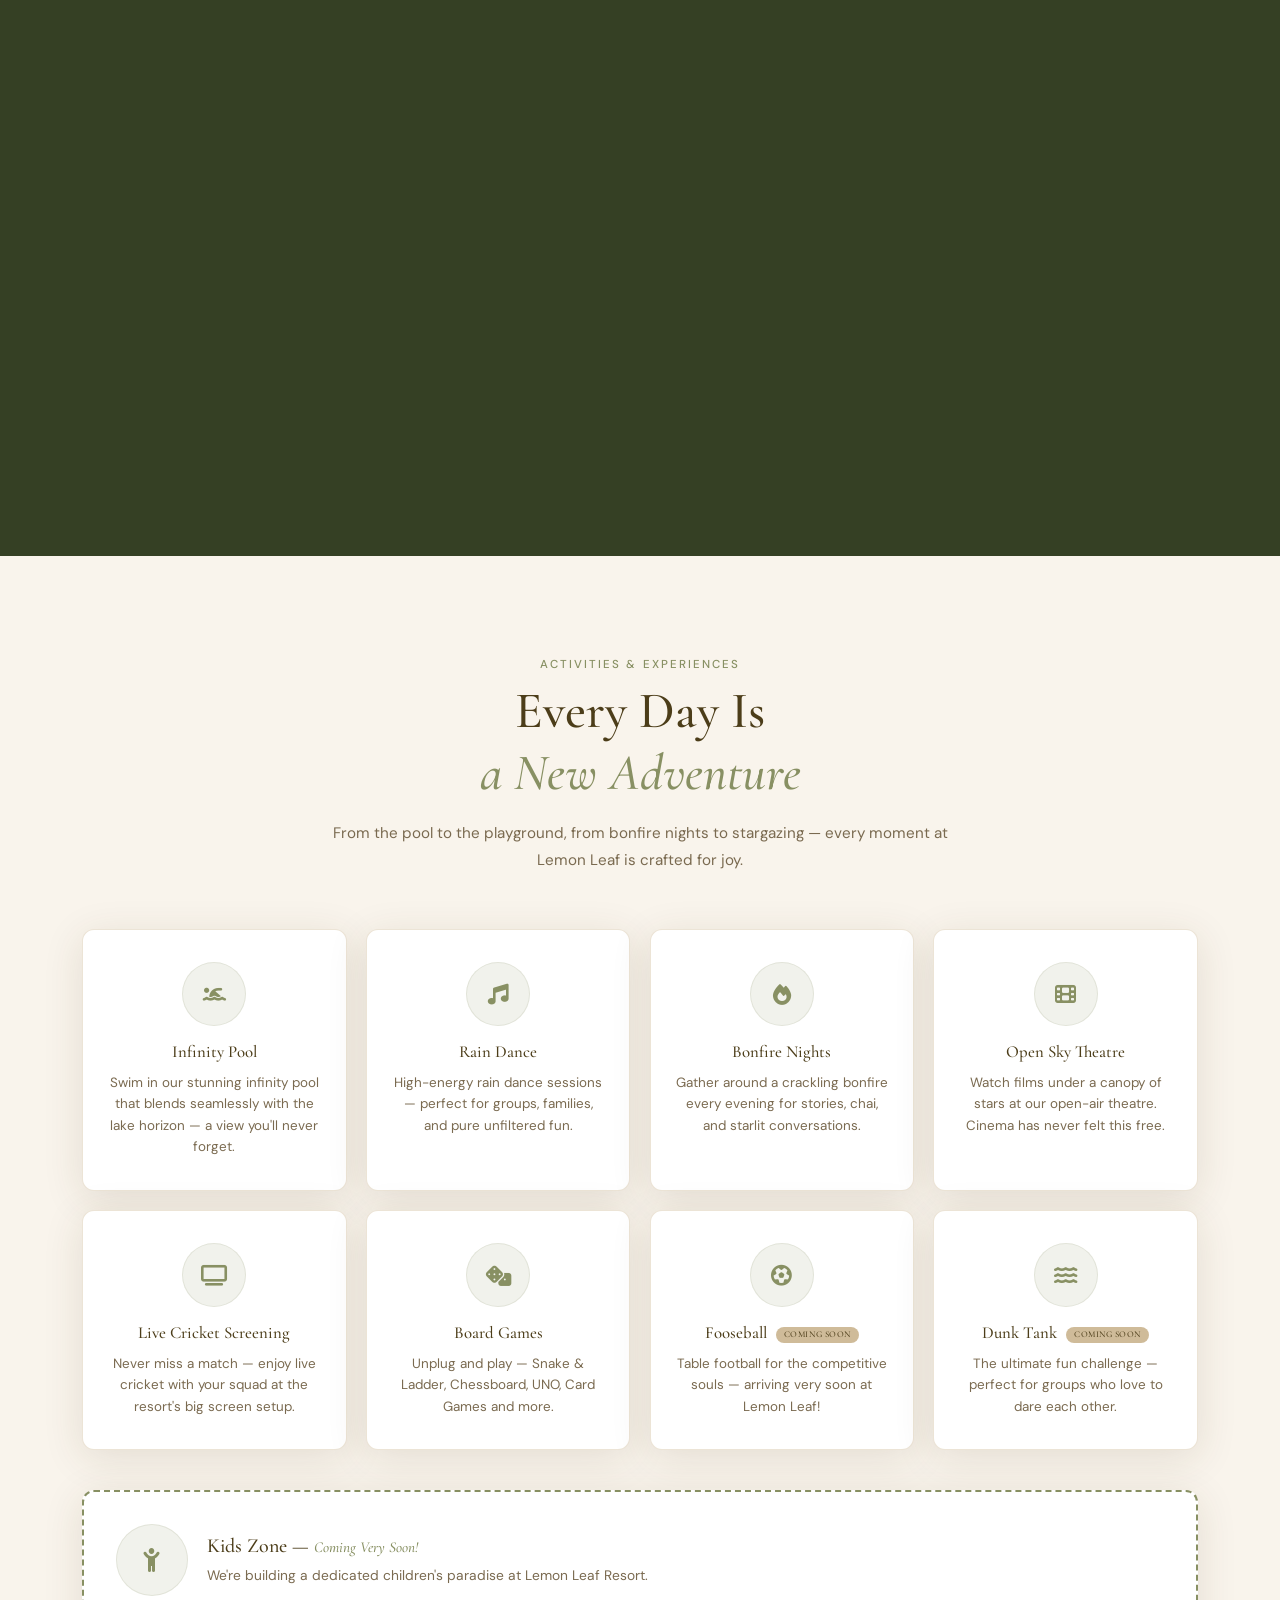
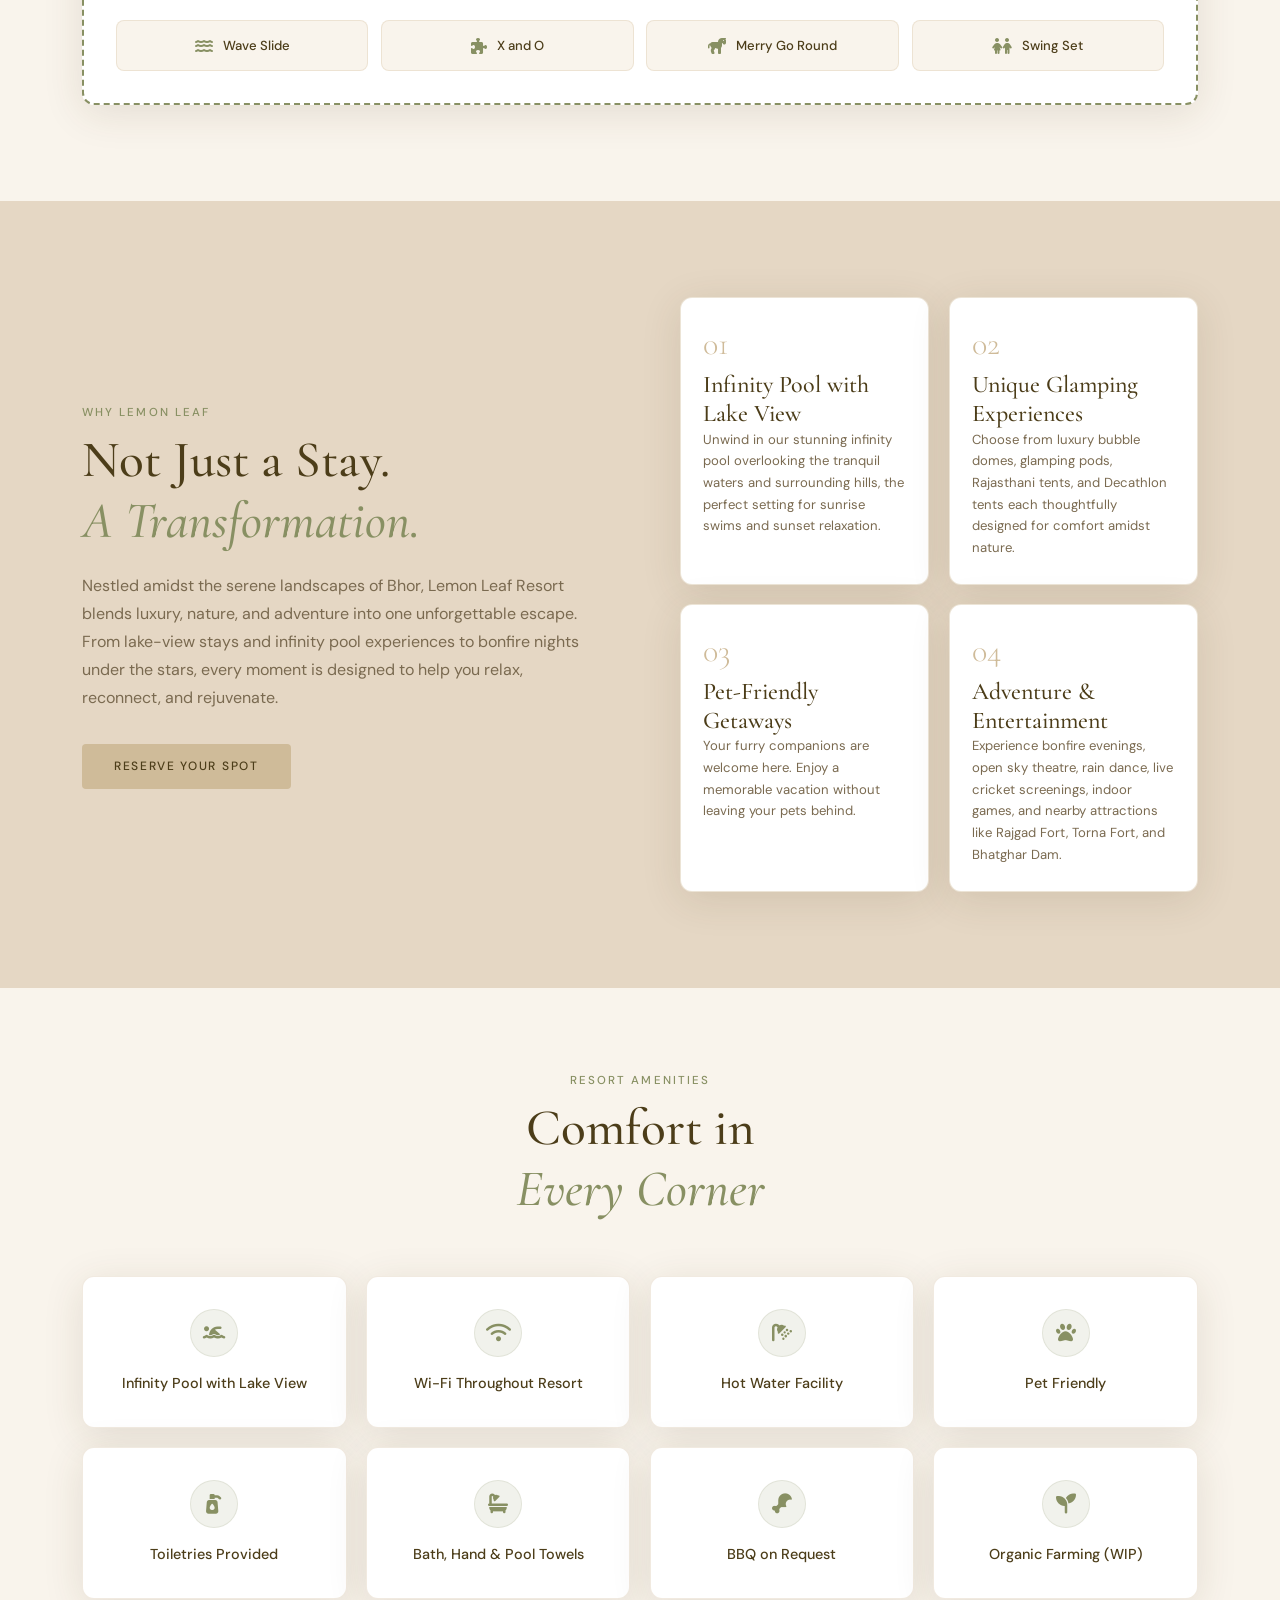
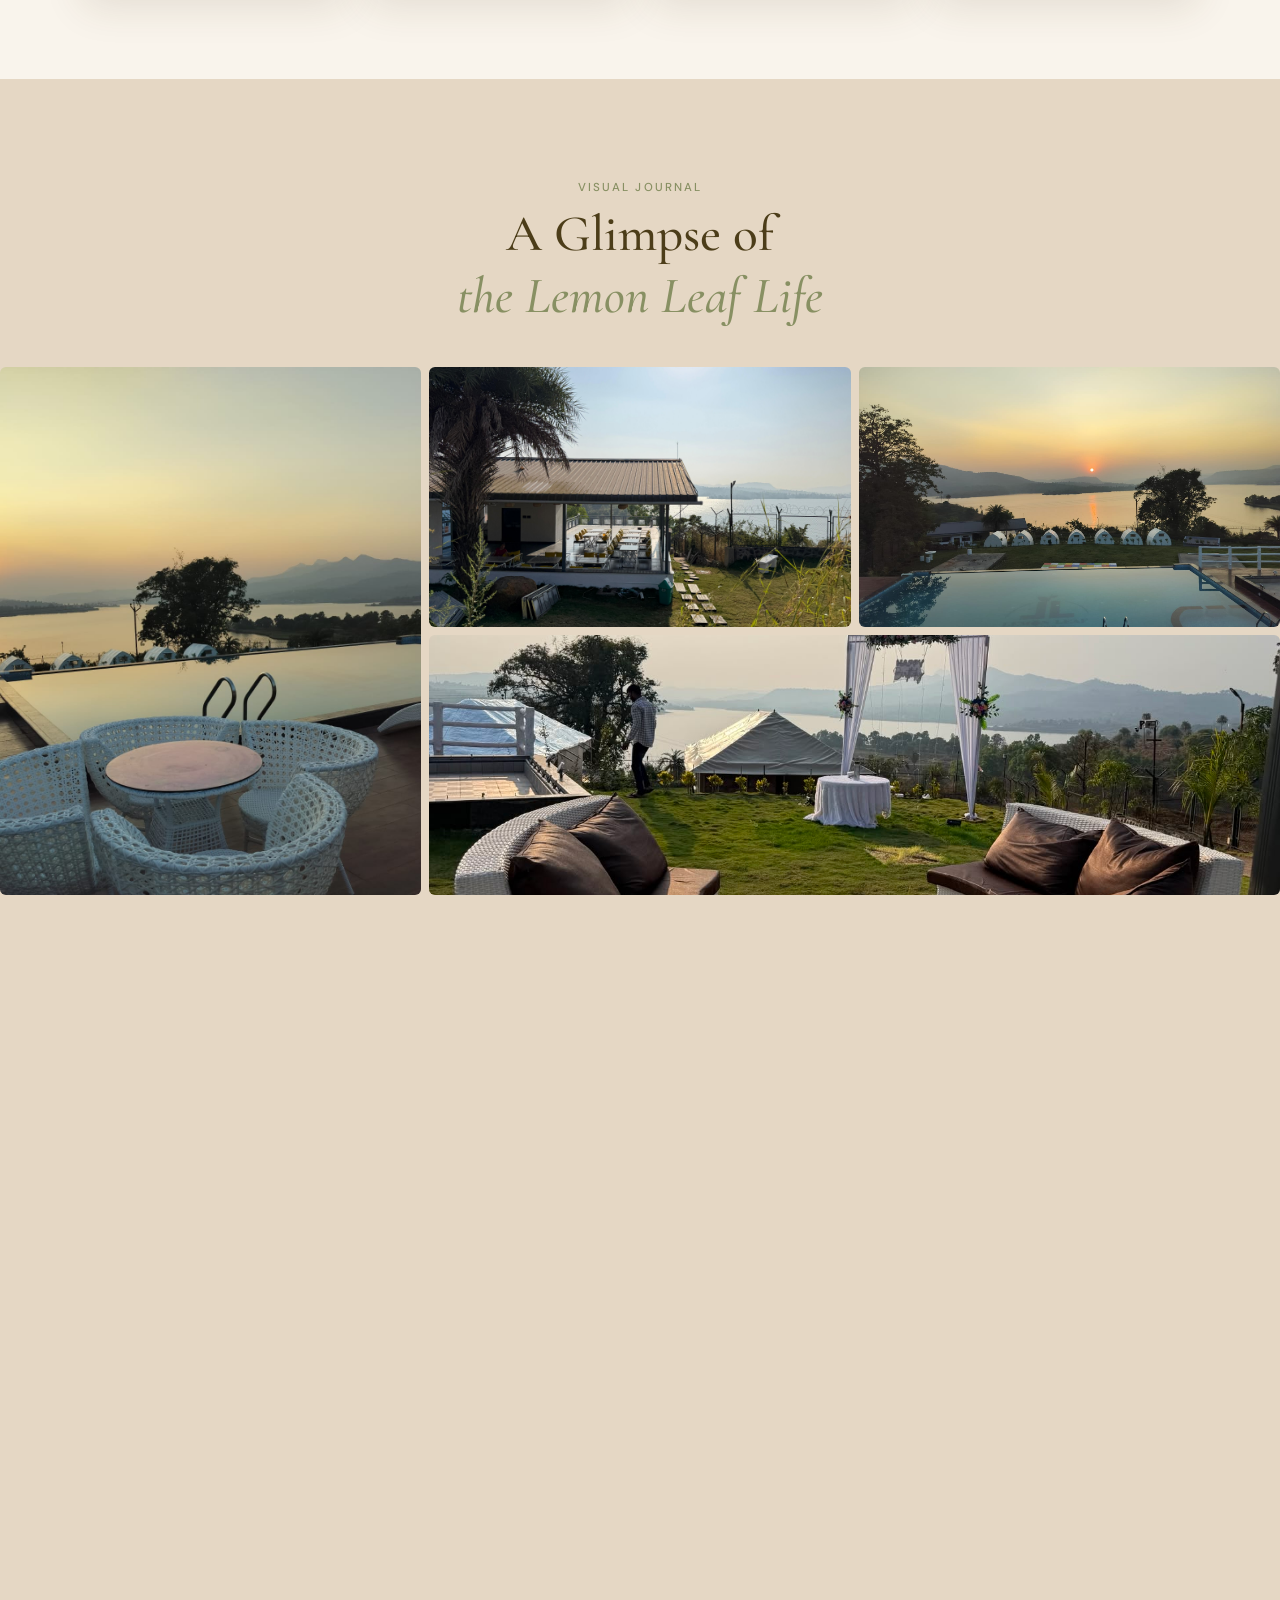
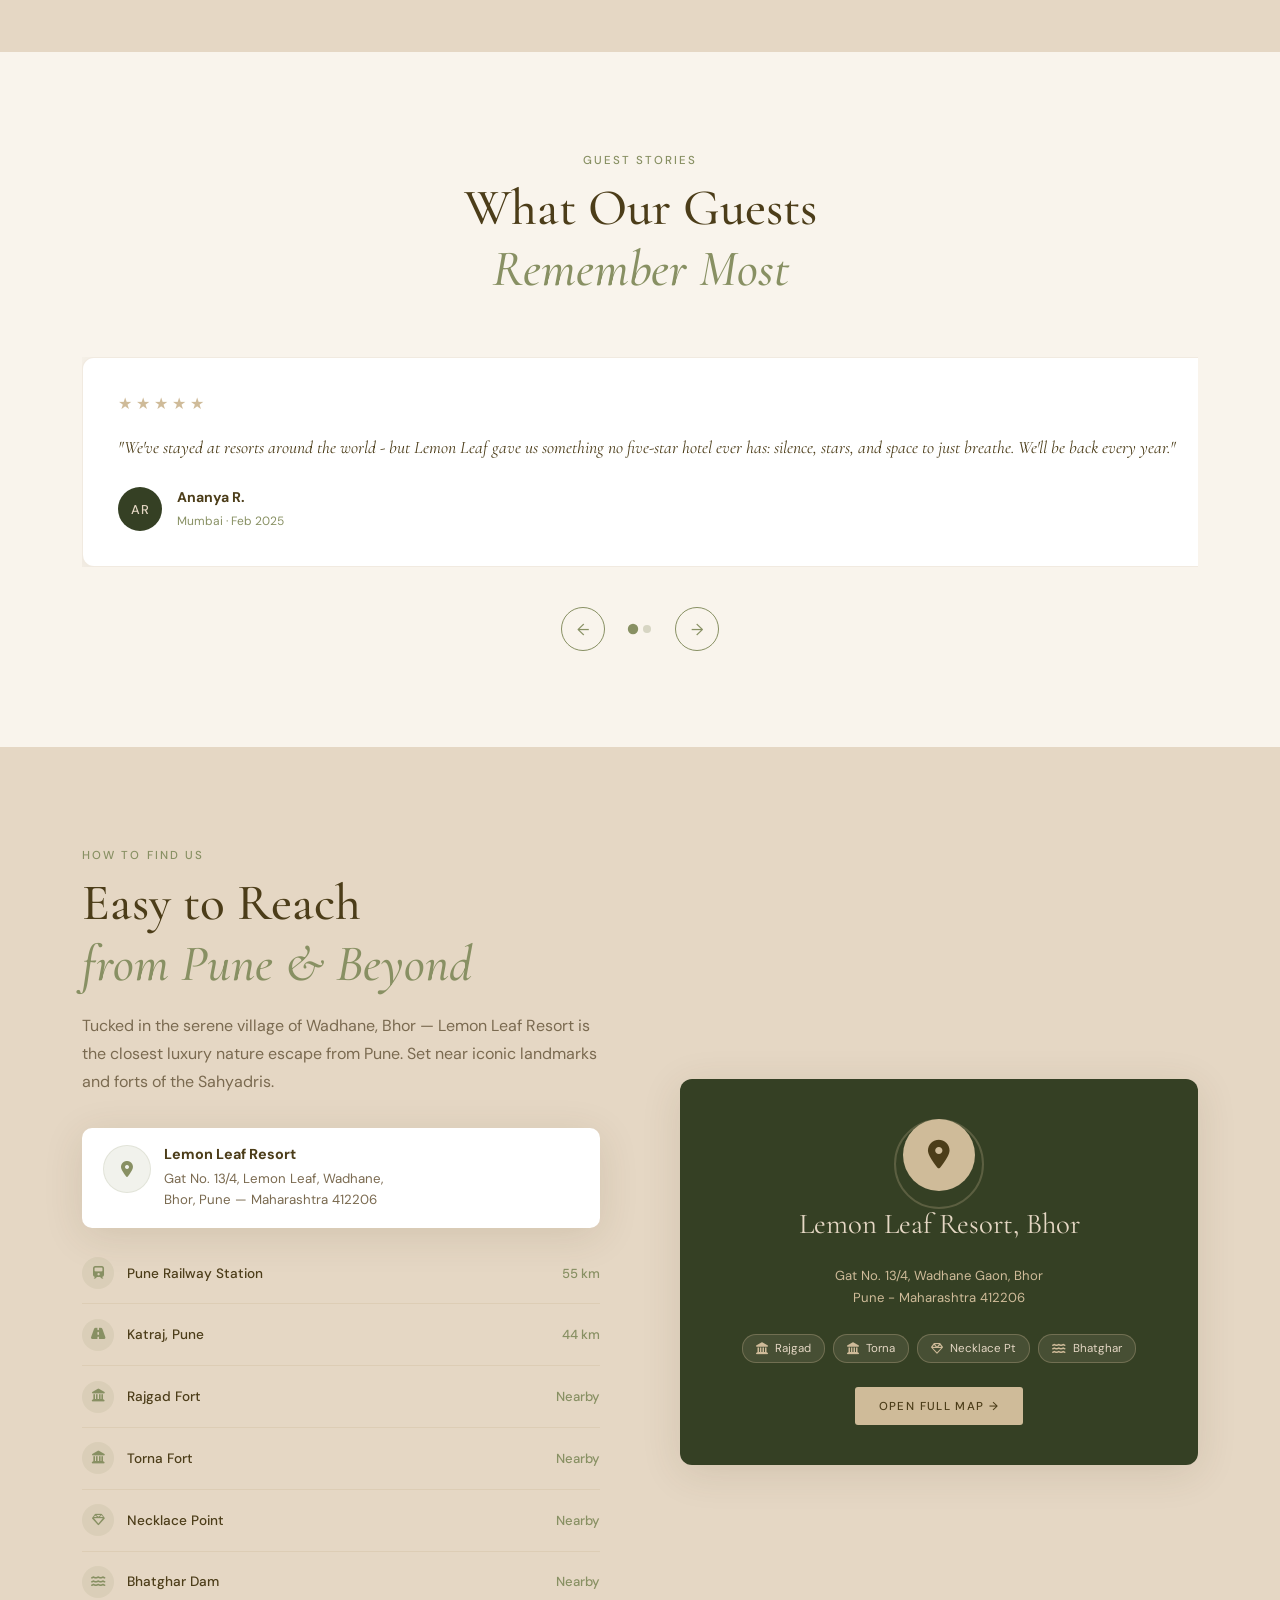
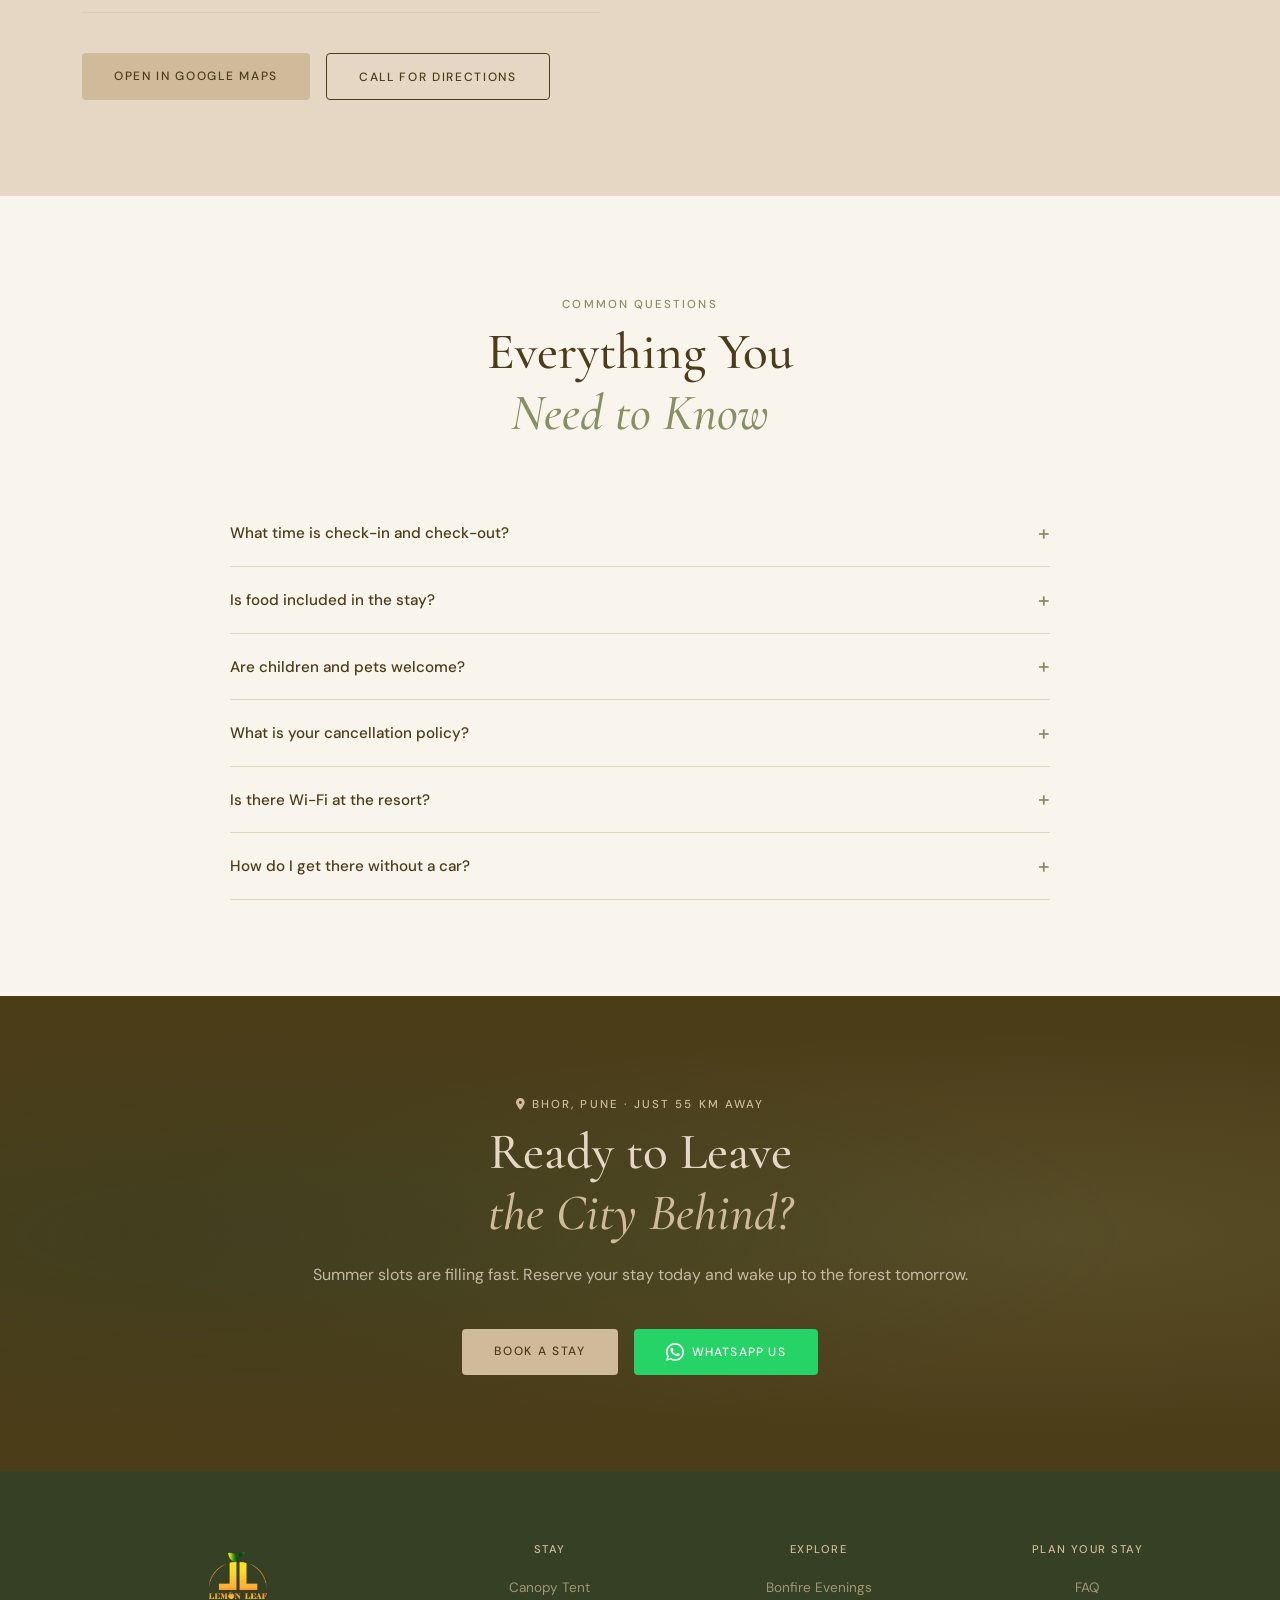
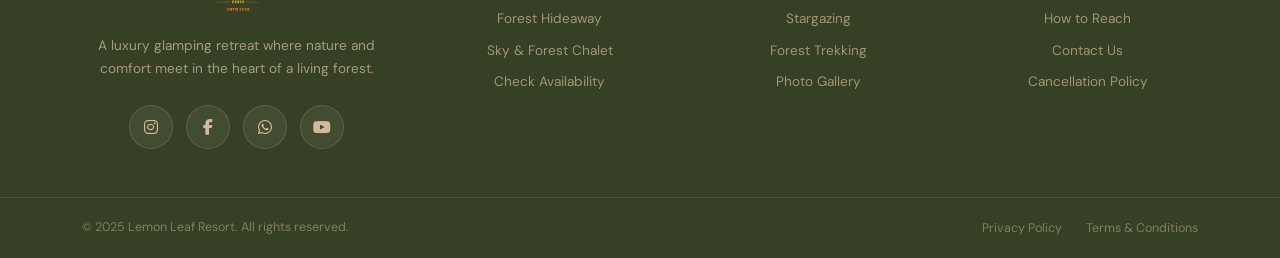
==== commit a1c262b0: "updates" ====
--- a/index.html
+++ b/index.html
@@ -5,6 +5,7 @@
     <meta charset="UTF-8" />
     <meta name="viewport" content="width=device-width, initial-scale=1.0" />
     <title>Lemon Leaf Resort Bhor — Luxury Glamping near Pune</title>
+    <link rel="icon" type="image/x-icon" href="/favicon_io/favicon.ico" />
     <meta name="description"
         content="Lemon Leaf Resort Bhor — Luxury glamping, infinity pool with lake view, bubble domes, pods & tents near Pune. 55 km from Pune Railway Station. Pet friendly." />
     <meta name="keywords"
@@ -40,7 +41,7 @@
         <div class="hero-bg">
             <div class="hero-slide active" style="background-image:url('/images/hero-banner/infinity-pool.jpg')">
             </div>
-            <div class="hero-slide" style="background-image:url('/images/hero-banner/glamping-pod.jpg')">
+            <div class="hero-slide" style="background-image:url('/images/hero-banner/pool.jpg')">
             </div>
             <div class="hero-slide" style="background-image:url('/images/hero-banner/event.jpg')">
             </div>
@@ -52,7 +53,7 @@
             <div class="hero-eyebrow reveal-up">Luxury Glamping · Resort · Nature Stay</div>
             <h1 class="hero-title reveal-up delay-1">Relax. Reconnect.<em> Rejuvenate.</em></h1>
             <p class="hero-sub reveal-up delay-2">Infinity Pool with Lake View · Bubble Domes · Glamping Pods · Pet
-                Friendly<br />Just 55 km from Pune — near Rajgad &amp; Torna Forts.</p>
+                Friendly<br />Just 55 km from Pune | near Rajgad &amp; Torna Forts.</p>
             <div class="hero-btns reveal-up delay-3">
                 <a href="#packages" class="btn-primary">View Packages &amp; Pricing</a>
                 <a href="#stays" class="btn-ghost">Explore Stays</a>
@@ -126,7 +127,7 @@
     <section class="about-strip" id="about">
         <div class="container about-grid">
             <div class="about-img-wrap reveal-left">
-                <img src="https://images.unsplash.com/photo-1533632359083-0185df1be85d?w=800&q=80"
+                <img src="/images/about/dom.jpg"
                     alt="Lemon Leaf Resort Bhor Pune infinity pool glamping" loading="lazy" />
                 <div class="about-badge"><i class="fa-solid fa-location-dot"></i> Bhor, Pune</div>
             </div>
@@ -226,7 +227,7 @@
                 <!-- GLAMPING POD -->
                 <div class="stay-card reveal-up delay-1">
                     <div class="stay-img">
-                        <img src="https://images.unsplash.com/photo-1596394516093-501ba68a0ba6?w=800&q=80"
+                        <img src="/images/Escapes/glamping-pod.jpg"
                             alt="Glamping Pod Bhor Pune" loading="lazy" />
                         <div class="stay-tag">Most Popular</div>
                     </div>
@@ -263,7 +264,7 @@
                 <!-- LUXURY BUBBLE DOME -->
                 <div class="stay-card featured reveal-up delay-2">
                     <div class="stay-img">
-                        <img src="https://images.unsplash.com/photo-1506905925346-21bda4d32df4?w=800&q=80"
+                        <img src="/images/Escapes/bubble-dom.jpg"
                             alt="Luxury Bubble Dome Resort near Pune" loading="lazy" />
                         <div class="stay-tag"><i class="fa-solid fa-sparkles"></i> Signature Stay</div>
                     </div>
--- a/css/style.css
+++ b/css/style.css
@@ -2228,25 +2228,38 @@
     gap: 3rem;
 }
 
+.footer-col {
+    display: flex;
+    flex-direction: column;
+    align-items: center;
+    text-align: center;
+}
+
+.footer-col ul {
+    align-items: center;
+}
+
 .footer-logo {
     display: flex;
     align-items: center;
-    gap: 0.7rem;
-
-    font-family: 'Cormorant Garamond', serif;
-    font-size: 1.5rem;
-    color: var(--bone);
-
-    margin-bottom: 0.9rem;
-}
-
-.footer-logo i {
-    color: var(--tan);
-    font-size: 1.2rem;
-}
-
-.footer-logo em {
-    color: var(--tan);
+    justify-content: center;
+    margin-bottom: 1rem;
+}
+
+.footer-logo img {
+    display: block;
+    width: auto;
+    height: 75px;
+    max-height: 75px;
+    object-fit: contain;
+    transition: transform 0.3s ease;
+}
+
+.footer-brand {
+    display: flex;
+    flex-direction: column;
+    align-items: center;
+    text-align: center;
 }
 
 .footer-brand p {
@@ -2258,7 +2271,11 @@
 
 .footer-socials {
     display: flex;
+    flex-direction: row;   /* force horizontal layout */
+    justify-content: center;
+    align-items: center;
     gap: 0.8rem;
+    flex-wrap: nowrap;     /* prevent wrapping */
 }
 
 .footer-socials a {
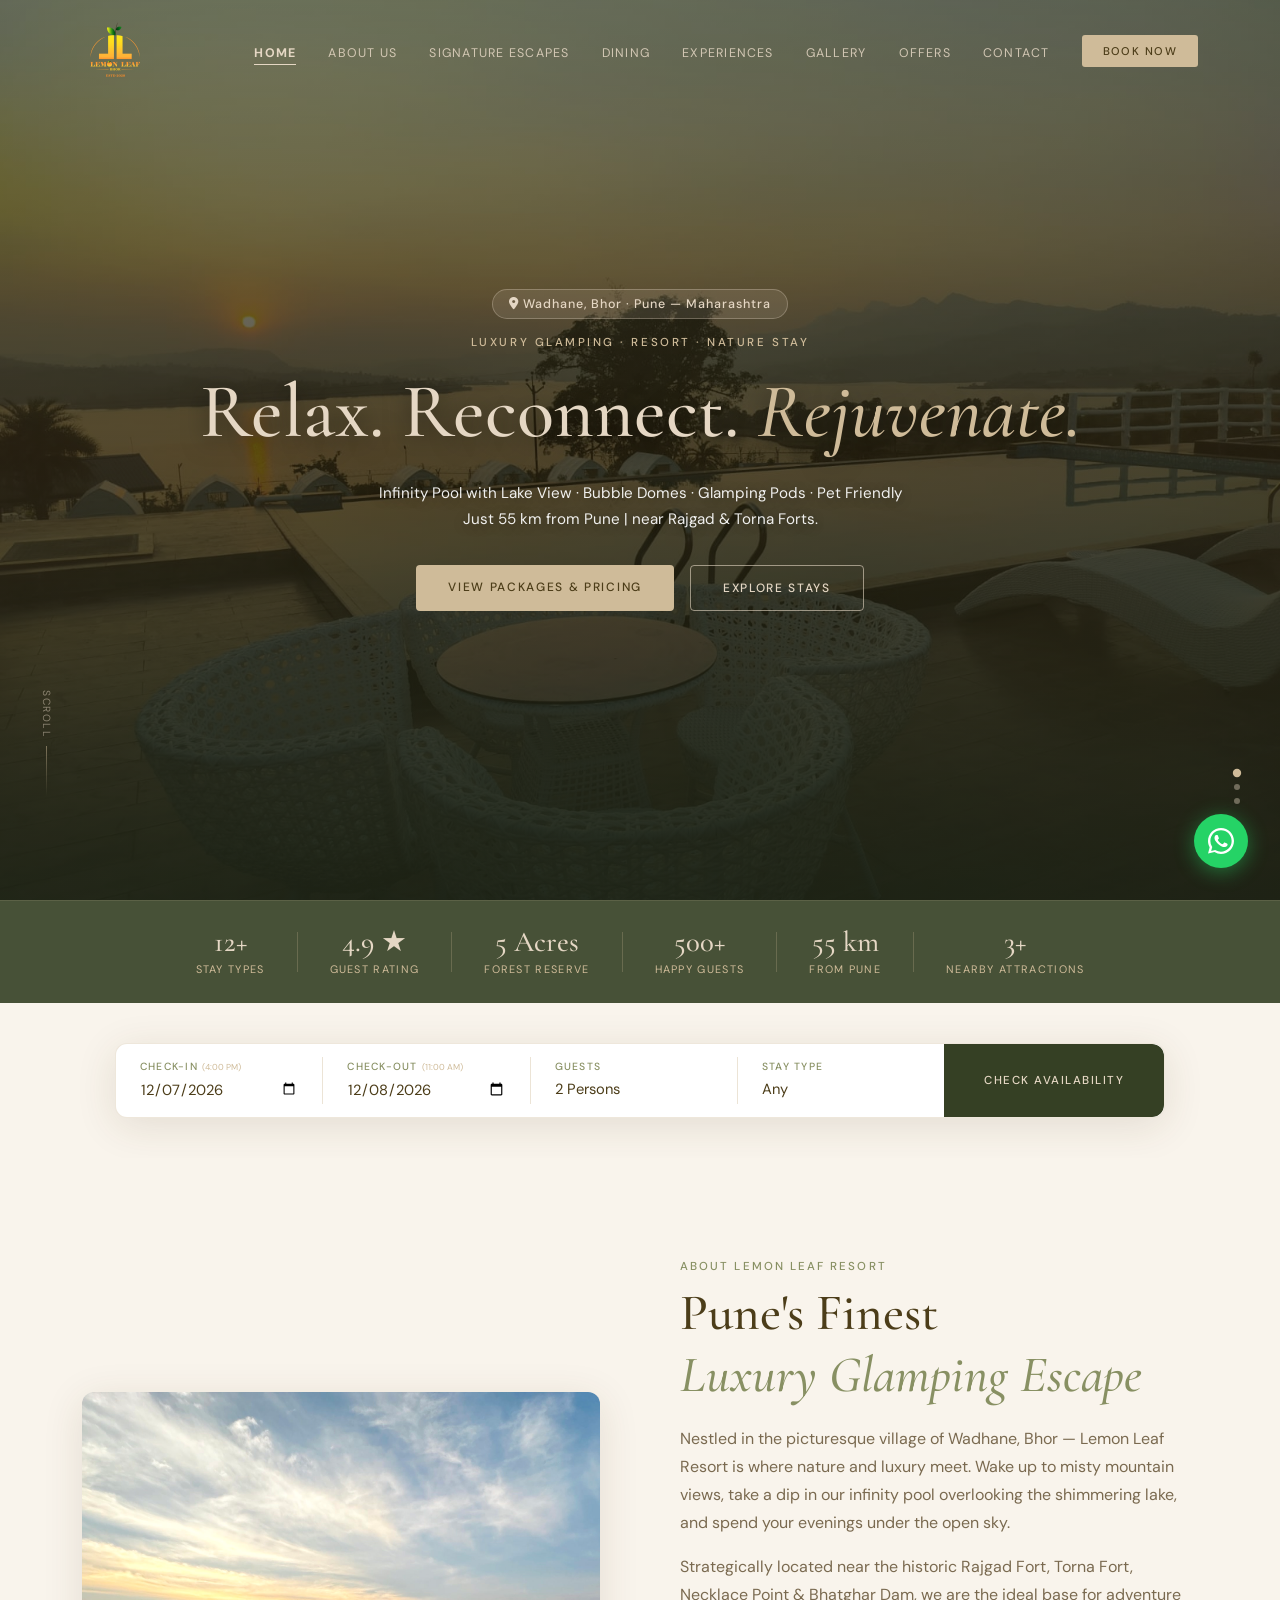
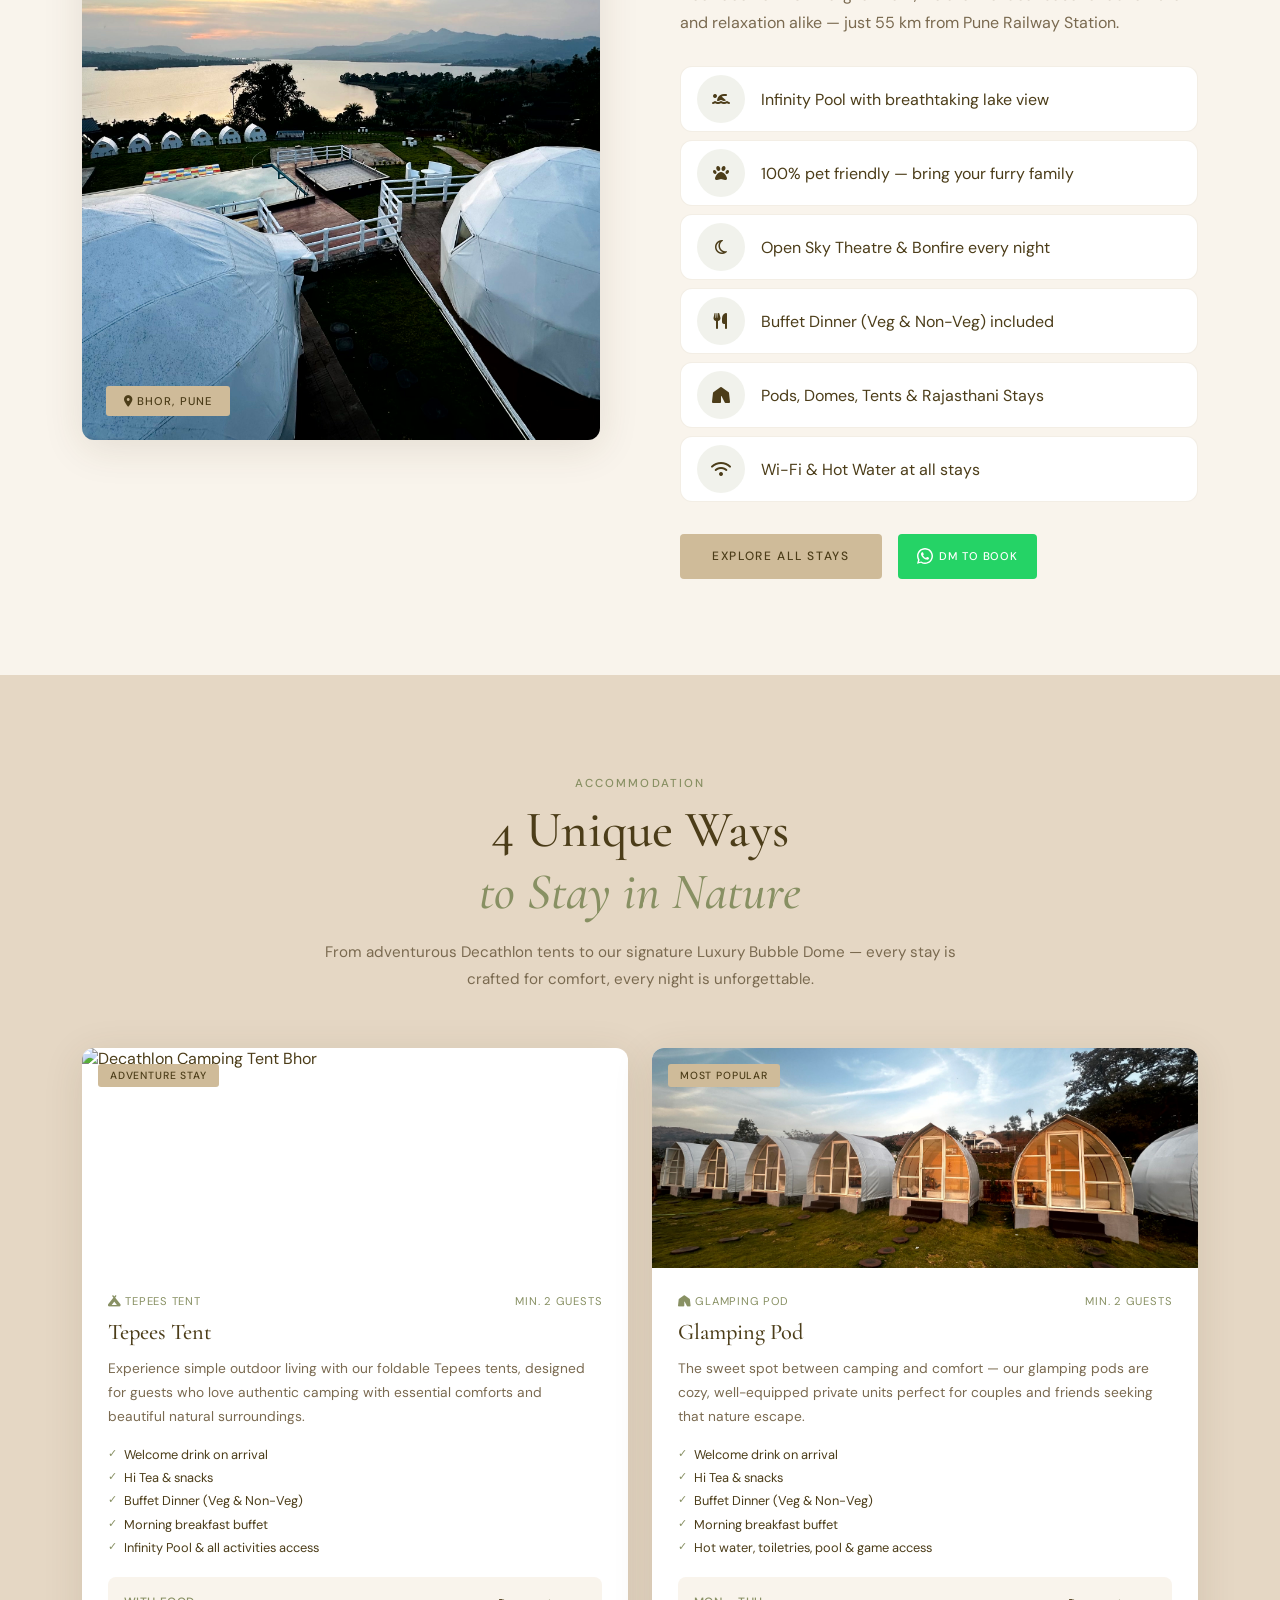
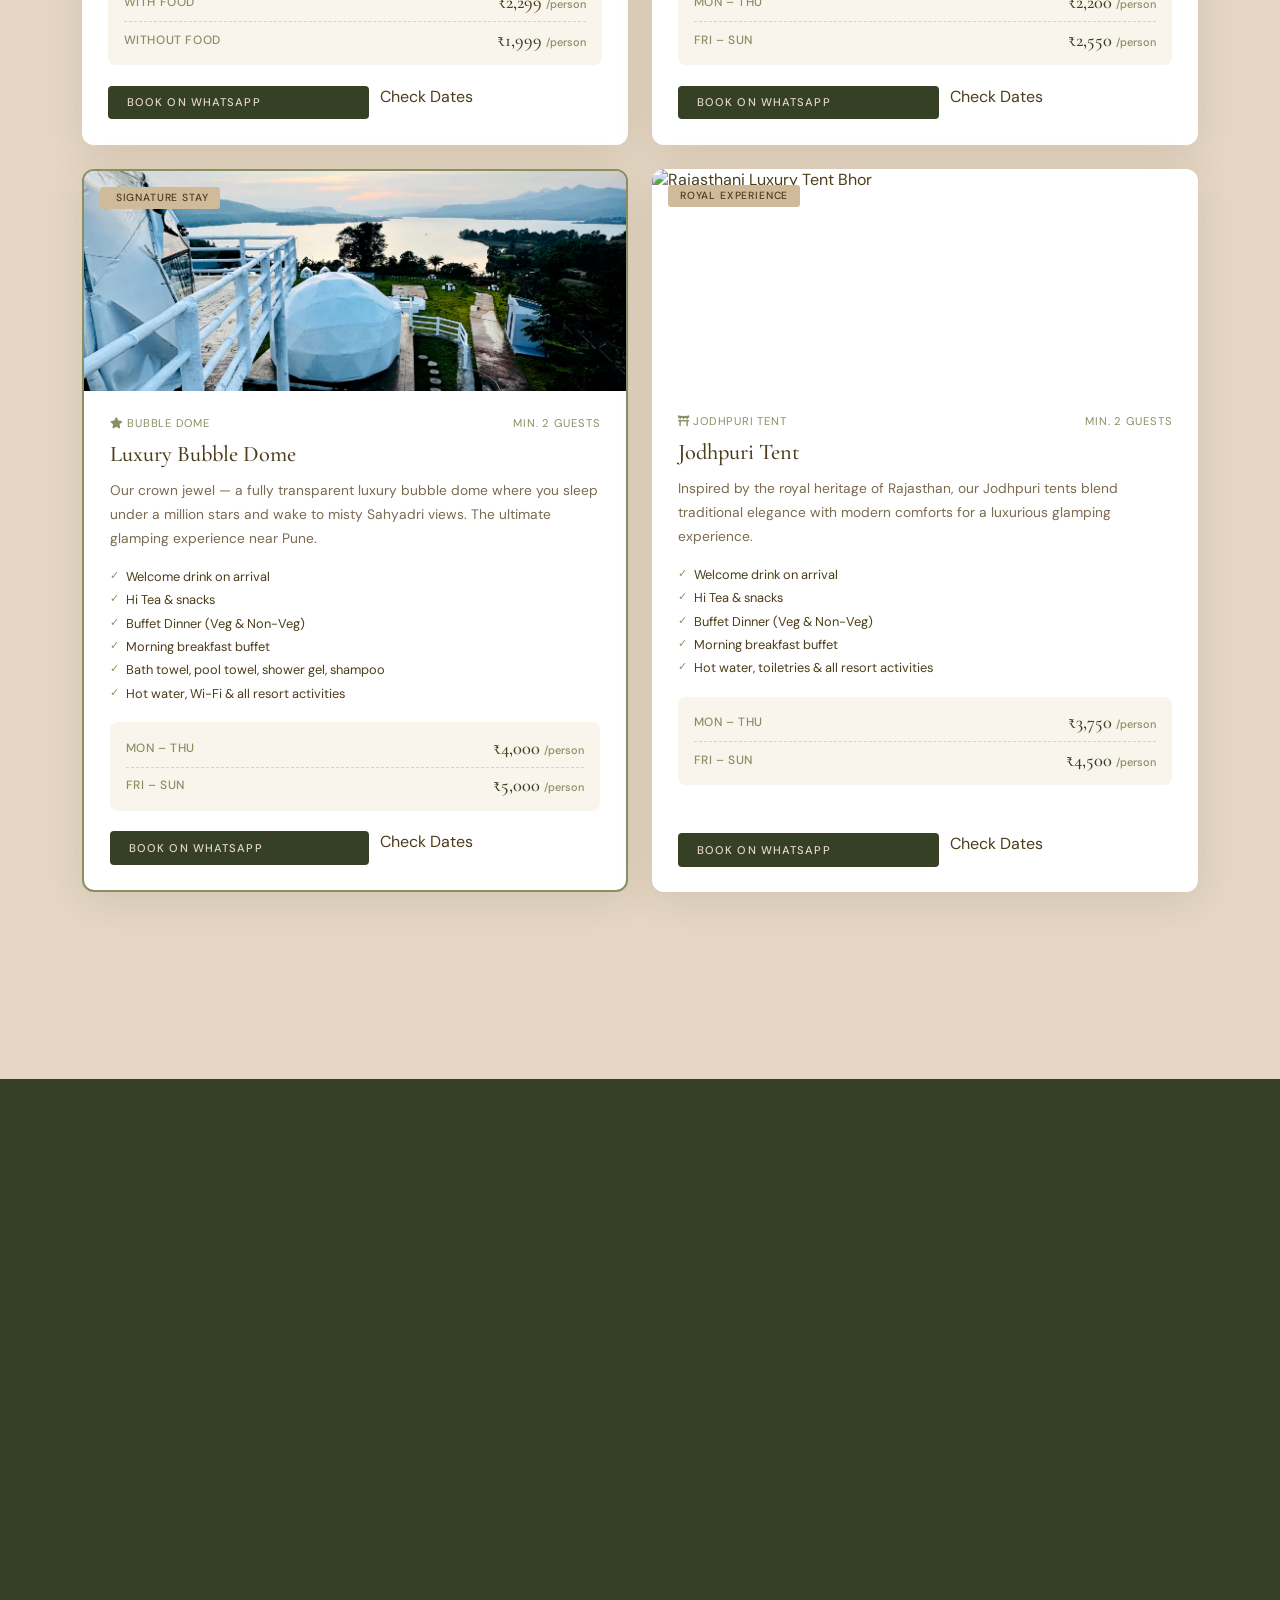
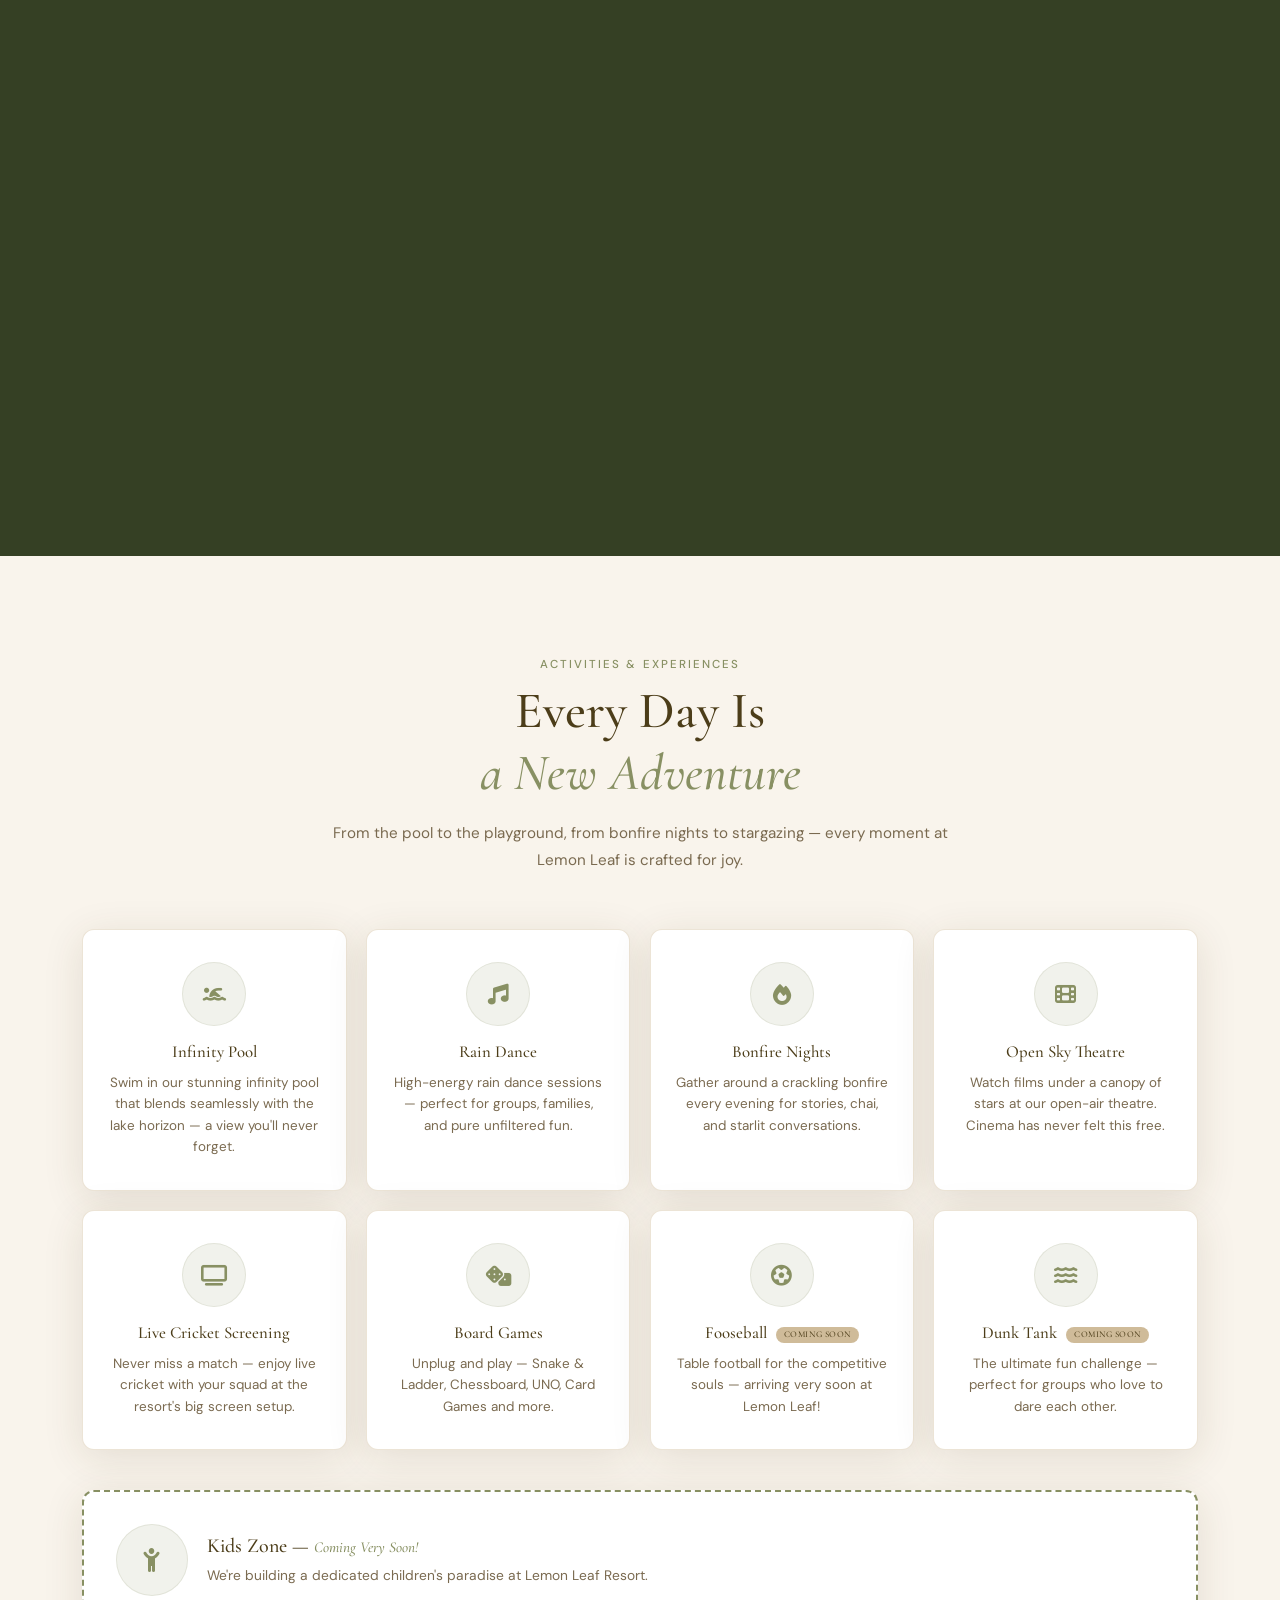
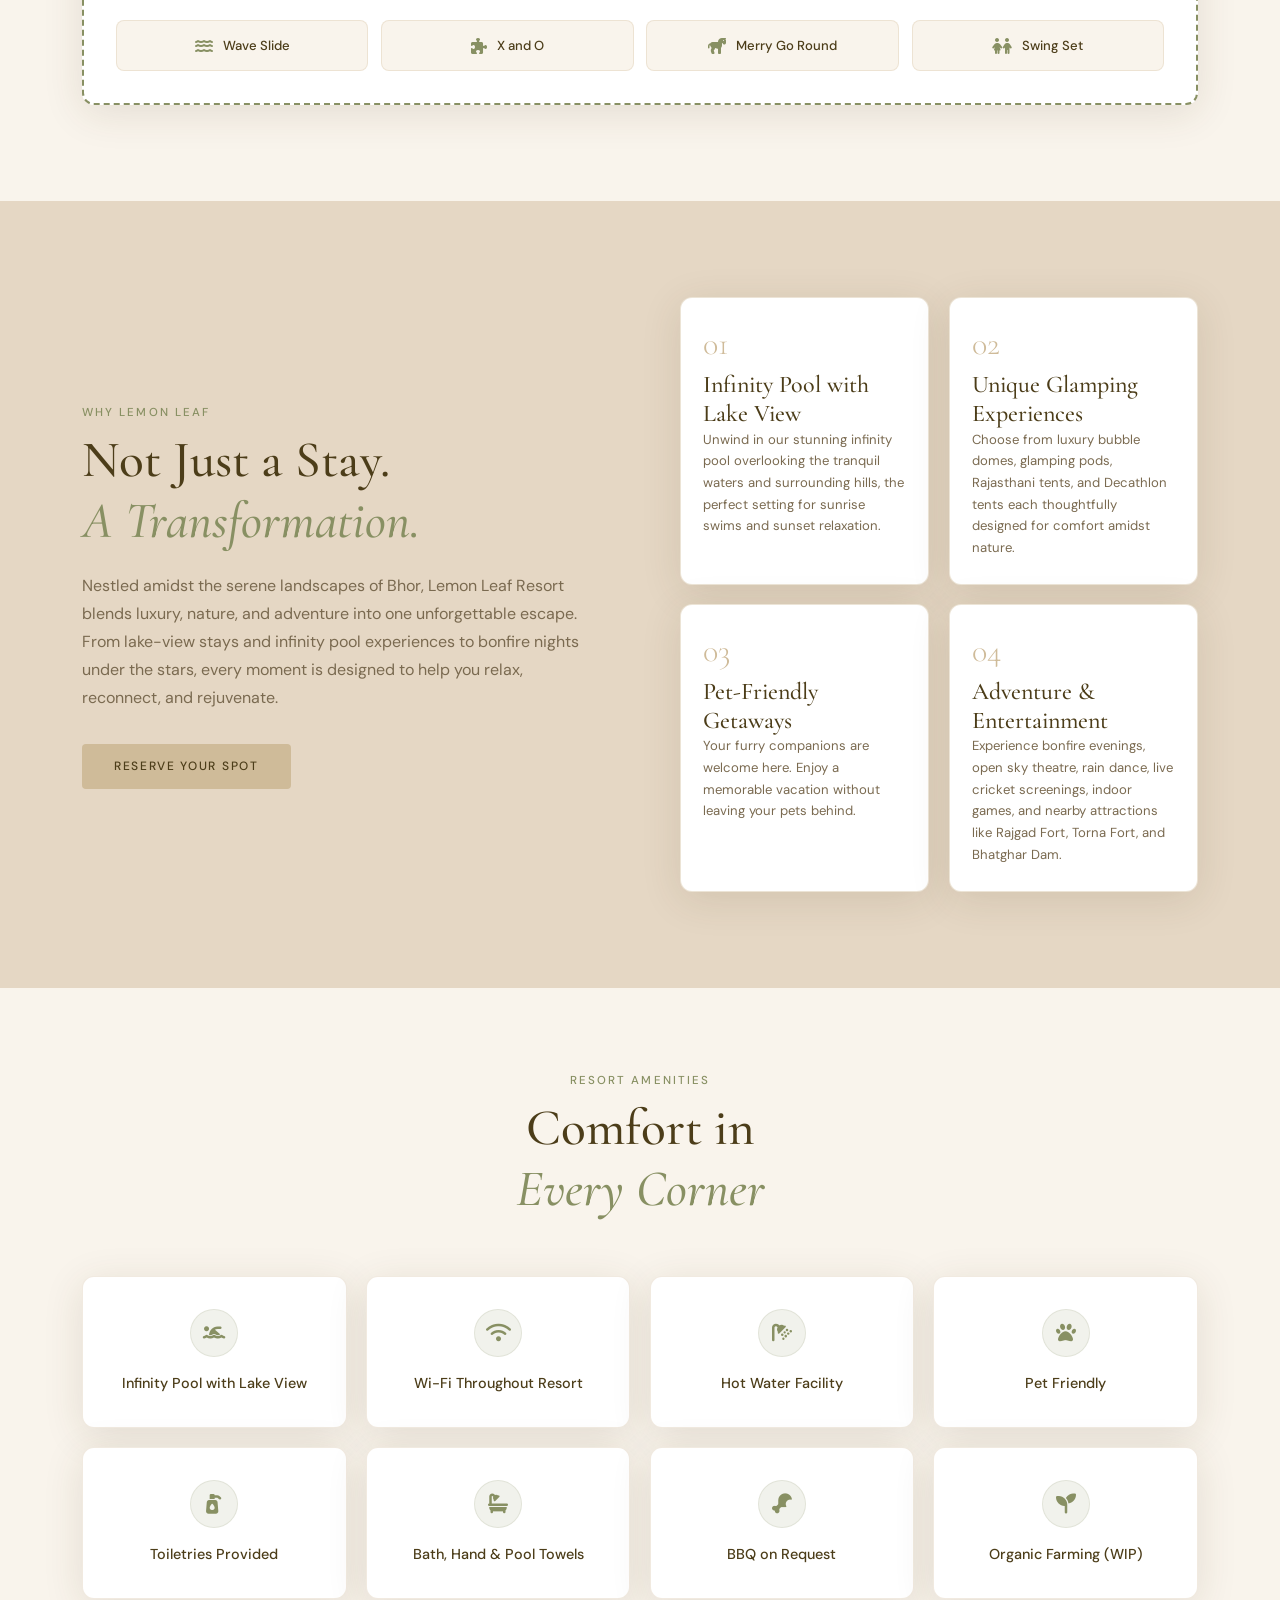
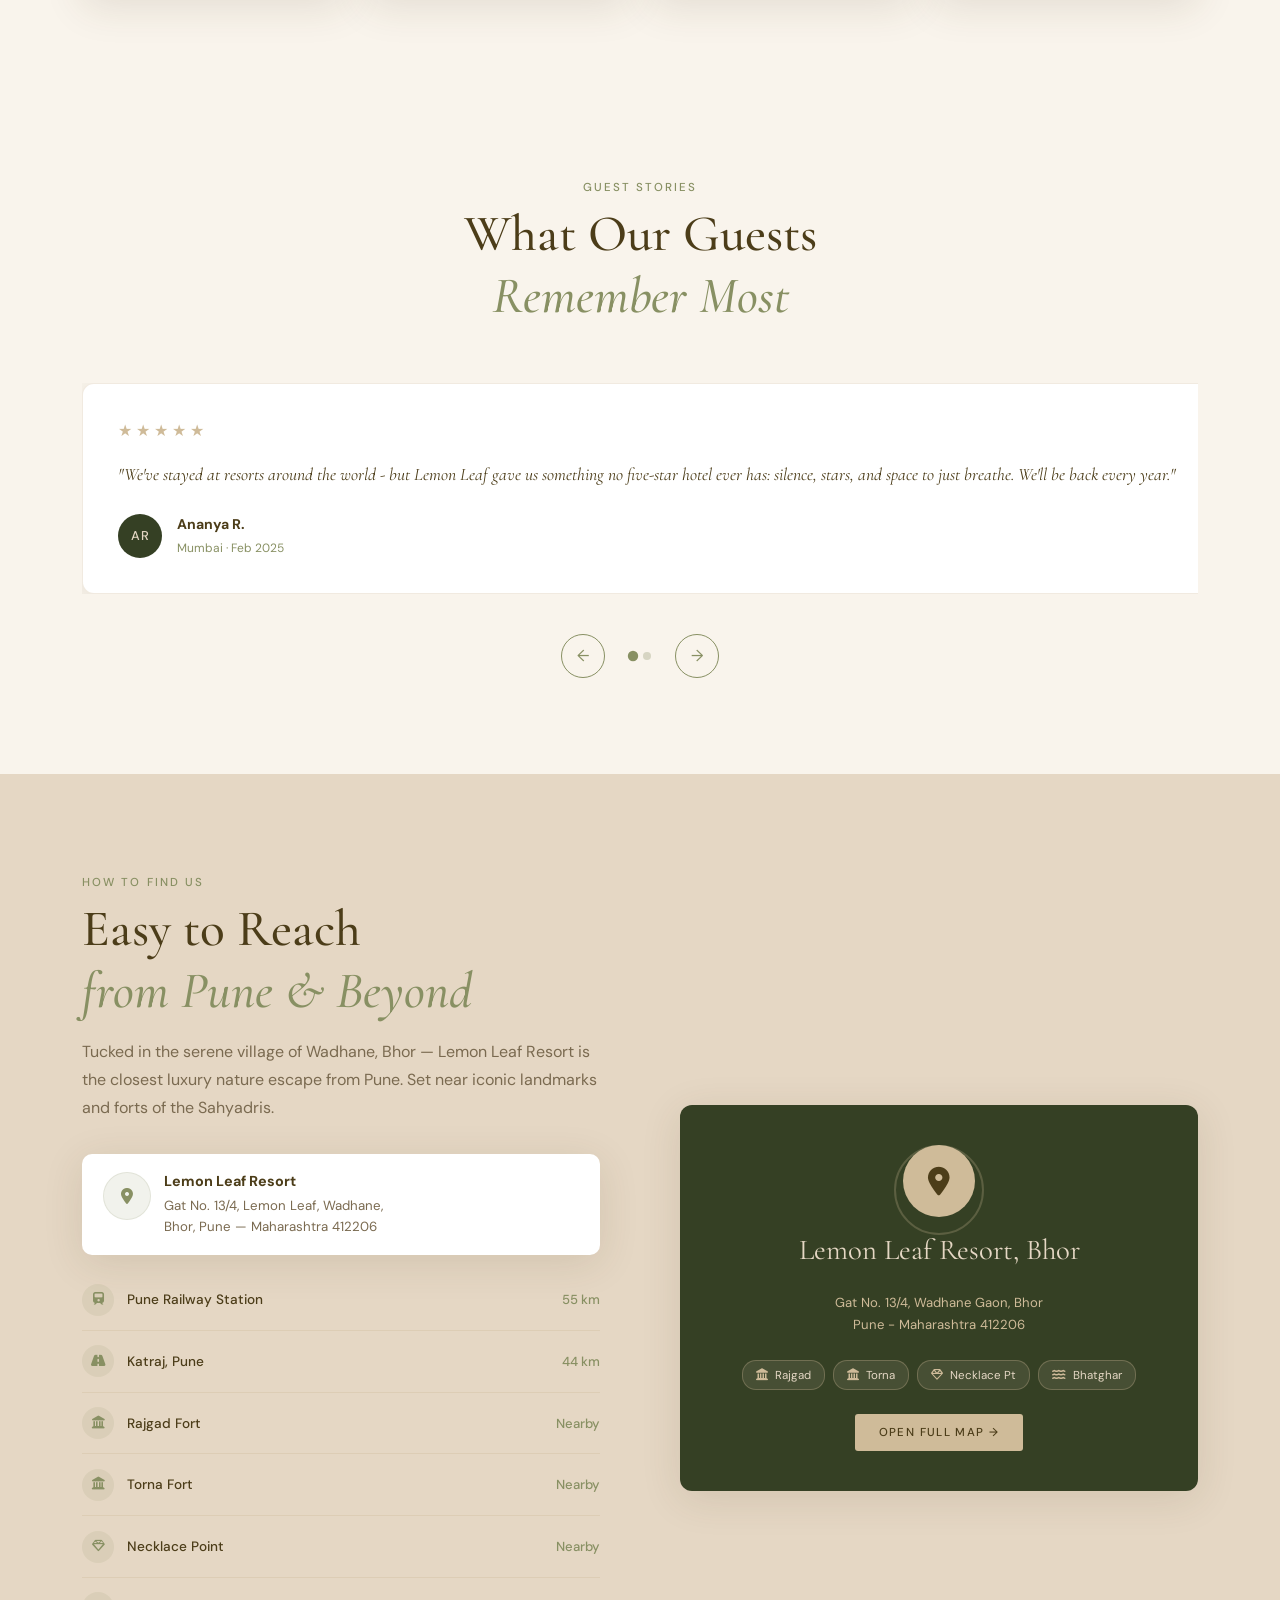
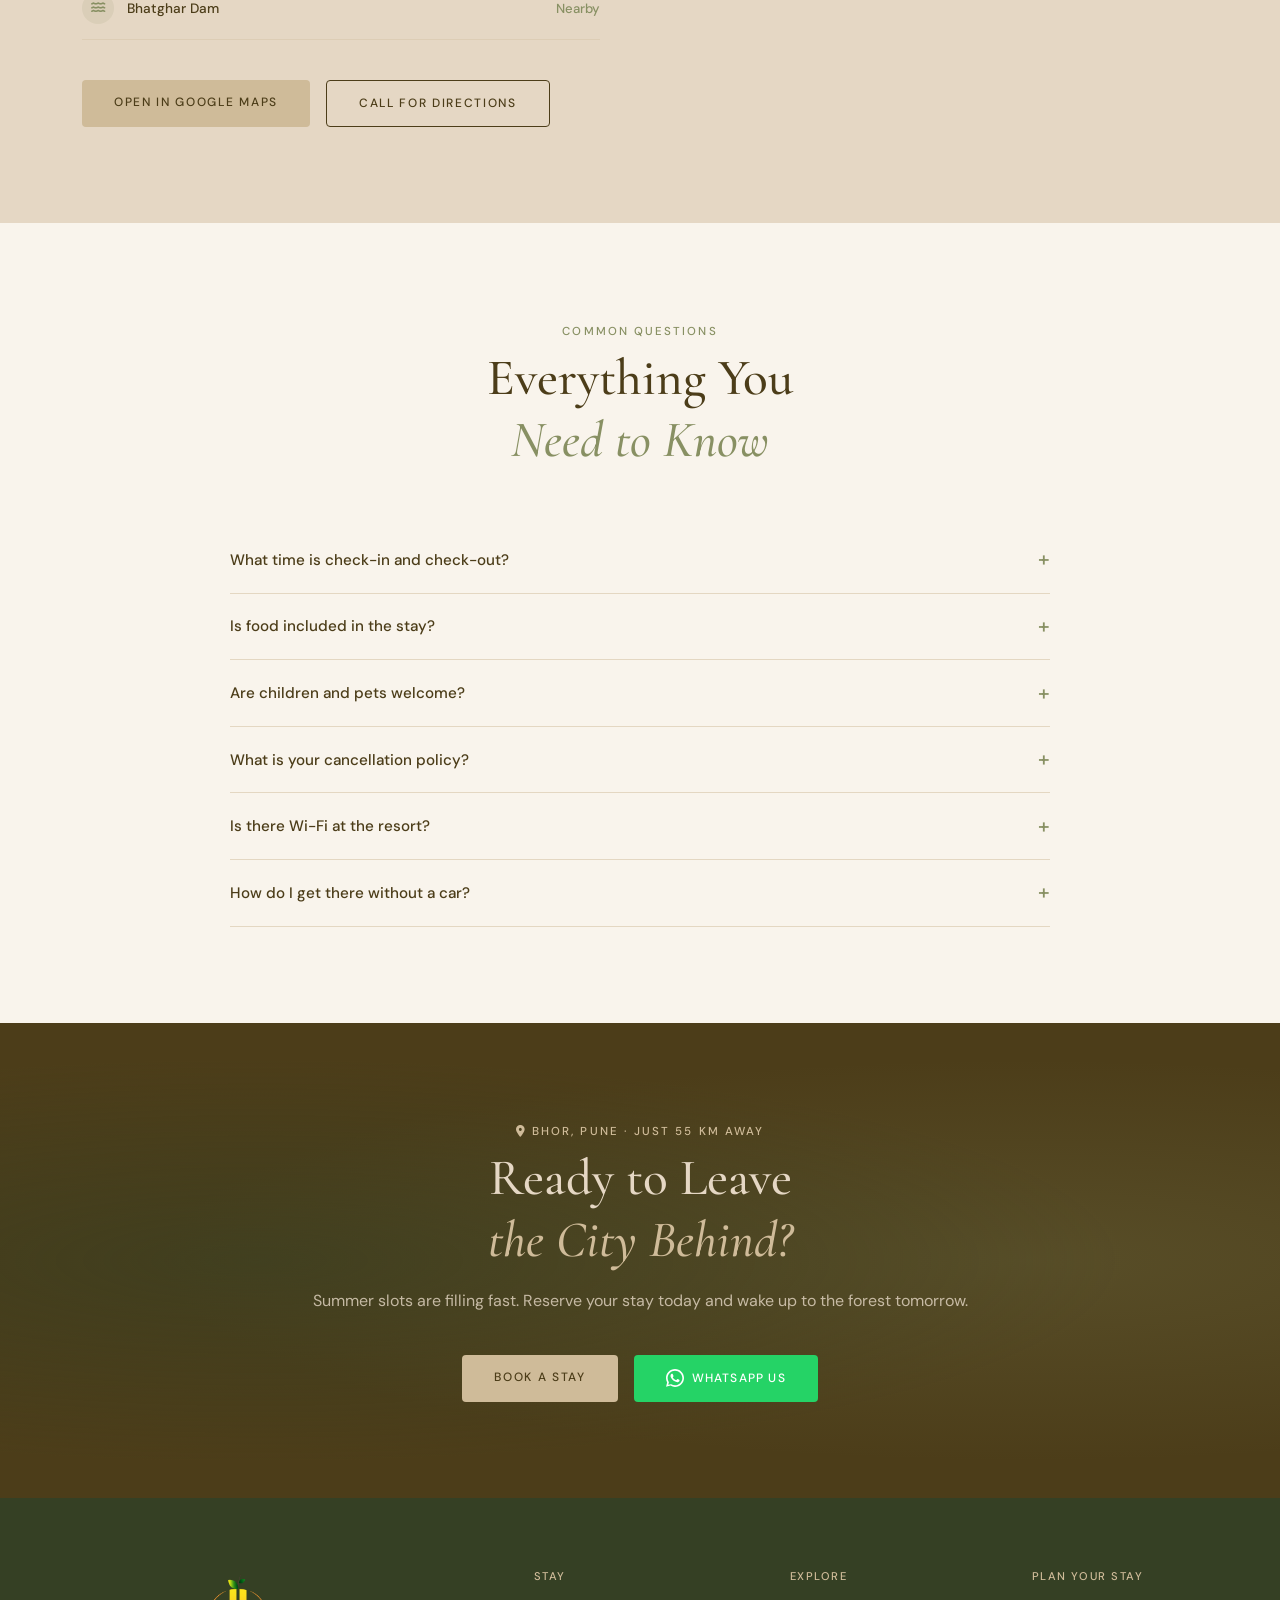
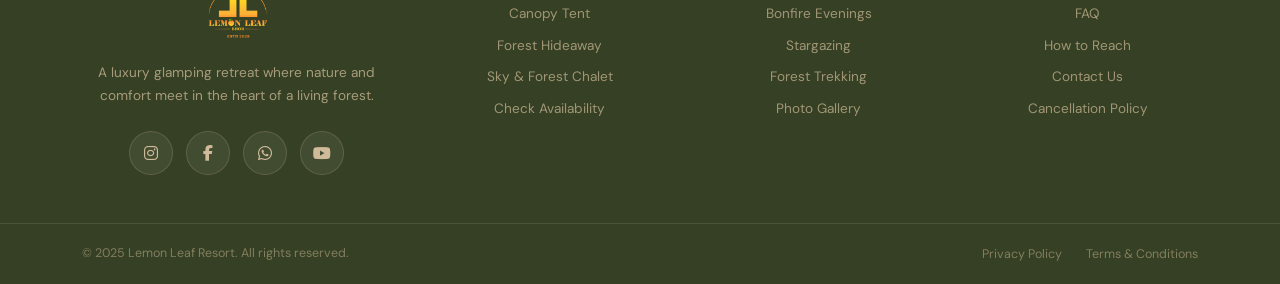
==== commit 0a548813: "updates" ====
--- a/index.html
+++ b/index.html
@@ -558,48 +558,6 @@
         </div>
     </section>
 
-    <section class="gallery-section" id="gallery">
-        <div class="container">
-            <div class="section-header reveal-up">
-                <span class="eyebrow">Visual Journal</span>
-                <h2>A Glimpse of<br /><em>the Lemon Leaf Life</em></h2>
-            </div>
-        </div>
-        <div class="gallery-grid">
-            <div class="gallery-item tall reveal-up" data-src="/images/gallery/IMG_4123.JPG?w=1400&q=90"><img
-                    src="/images/gallery/IMG_4123.JPG?w=800&q=80" alt="Forest tent" loading="lazy" />
-                <div class="gallery-hover"><span>View</span></div>
-            </div>
-            <div class="gallery-item reveal-up delay-1" data-src="/images/gallery/IMG_4001.JPG?w=1400&q=90"><img
-                    src="/images/gallery/IMG_4001.JPG?w=800&q=80" alt="Tent interior" loading="lazy" />
-                <div class="gallery-hover"><span>View</span></div>
-            </div>
-            <div class="gallery-item reveal-up delay-2" data-src="/images/gallery/IMG_4125.JPG?w=1400&q=90"><img
-                    src="/images/gallery/IMG_4125.JPG?w=800&q=80" alt="Forest cottage" loading="lazy" />
-                <div class="gallery-hover"><span>View</span></div>
-            </div>
-            <div class="gallery-item wide reveal-up delay-1" data-src="/images/gallery/IMG_4000.JPG?w=1400&q=90"><img
-                    src="/images/gallery/IMG_4000.JPG?w=800&q=80" alt="Night camping" loading="lazy" />
-                <div class="gallery-hover"><span>View</span></div>
-            </div>
-            <div class="gallery-item reveal-up delay-2" data-src="/images/gallery/IMG_4005.JPG?w=1400&q=90"><img
-                    src="/images/gallery/IMG_4005.JPG?w=800&q=80" alt="Mountain view" loading="lazy" />
-                <div class="gallery-hover"><span>View</span></div>
-            </div>
-            <div class="gallery-item reveal-up delay-3" data-src="/images/gallery/IMG_0001.JPG?w=1400&q=90"><img
-                    src="/images/gallery/IMG_0001.JPG?w=800&q=80" alt="Forest view" loading="lazy" />
-                <div class="gallery-hover"><span>View</span></div>
-            </div>
-        </div>
-        <div class="lightbox" id="lightbox">
-            <div class="lightbox-backdrop" id="lbBackdrop"></div>
-            <button class="lb-close" id="lbClose" aria-label="Close">✕</button>
-            <button class="lb-prev" id="lbPrev" aria-label="Previous">&#8592;</button>
-            <button class="lb-next" id="lbNext" aria-label="Next">&#8594;</button>
-            <img id="lbImg" src="" alt="Gallery full view" />
-        </div>
-    </section>
-
     <section class="testi-section">
         <div class="container">
             <div class="section-header reveal-up">
--- a/css/style.css
+++ b/css/style.css
@@ -1563,72 +1563,6 @@
     line-height: 1.5;
 }
 
-/* ── GALLERY ── */
-.gallery-section {
-    padding: 6rem 0 0;
-    background: var(--bone);
-}
-
-.gallery-section .section-header {
-    margin-bottom: 2.5rem;
-}
-
-.gallery-grid {
-    display: grid;
-    grid-template-columns: repeat(3, 1fr);
-    grid-template-rows: 260px 260px;
-    gap: 8px;
-}
-
-.gallery-item {
-    position: relative;
-    overflow: hidden;
-    cursor: pointer;
-    border-radius: 6px;
-}
-
-.gallery-item.tall {
-    grid-row: span 2;
-}
-
-.gallery-item.wide {
-    grid-column: span 2;
-}
-
-.gallery-item img {
-    transition: transform 0.7s ease;
-}
-
-.gallery-item:hover img {
-    transform: scale(1.07);
-}
-
-.gallery-hover {
-    position: absolute;
-    inset: 0;
-    background: rgba(53, 64, 36, 0.5);
-    display: flex;
-    align-items: center;
-    justify-content: center;
-    opacity: 0;
-    transition: opacity var(--trans);
-}
-
-.gallery-item:hover .gallery-hover {
-    opacity: 1;
-}
-
-.gallery-hover span {
-    font-size: 0.7rem;
-    letter-spacing: 0.18em;
-    text-transform: uppercase;
-    color: var(--bone);
-    border: 1px solid rgba(229, 215, 196, 0.6);
-    padding: 0.5rem 1.2rem;
-    border-radius: 2px;
-}
-
-/* Lightbox */
 .lightbox {
     position: fixed;
     inset: 0;
@@ -1701,7 +1635,6 @@
     transform: translateY(-50%);
 }
 
-/* ── TESTIMONIALS ── */
 .testi-section {
     padding: 6rem 0;
     background: var(--bone-lt);
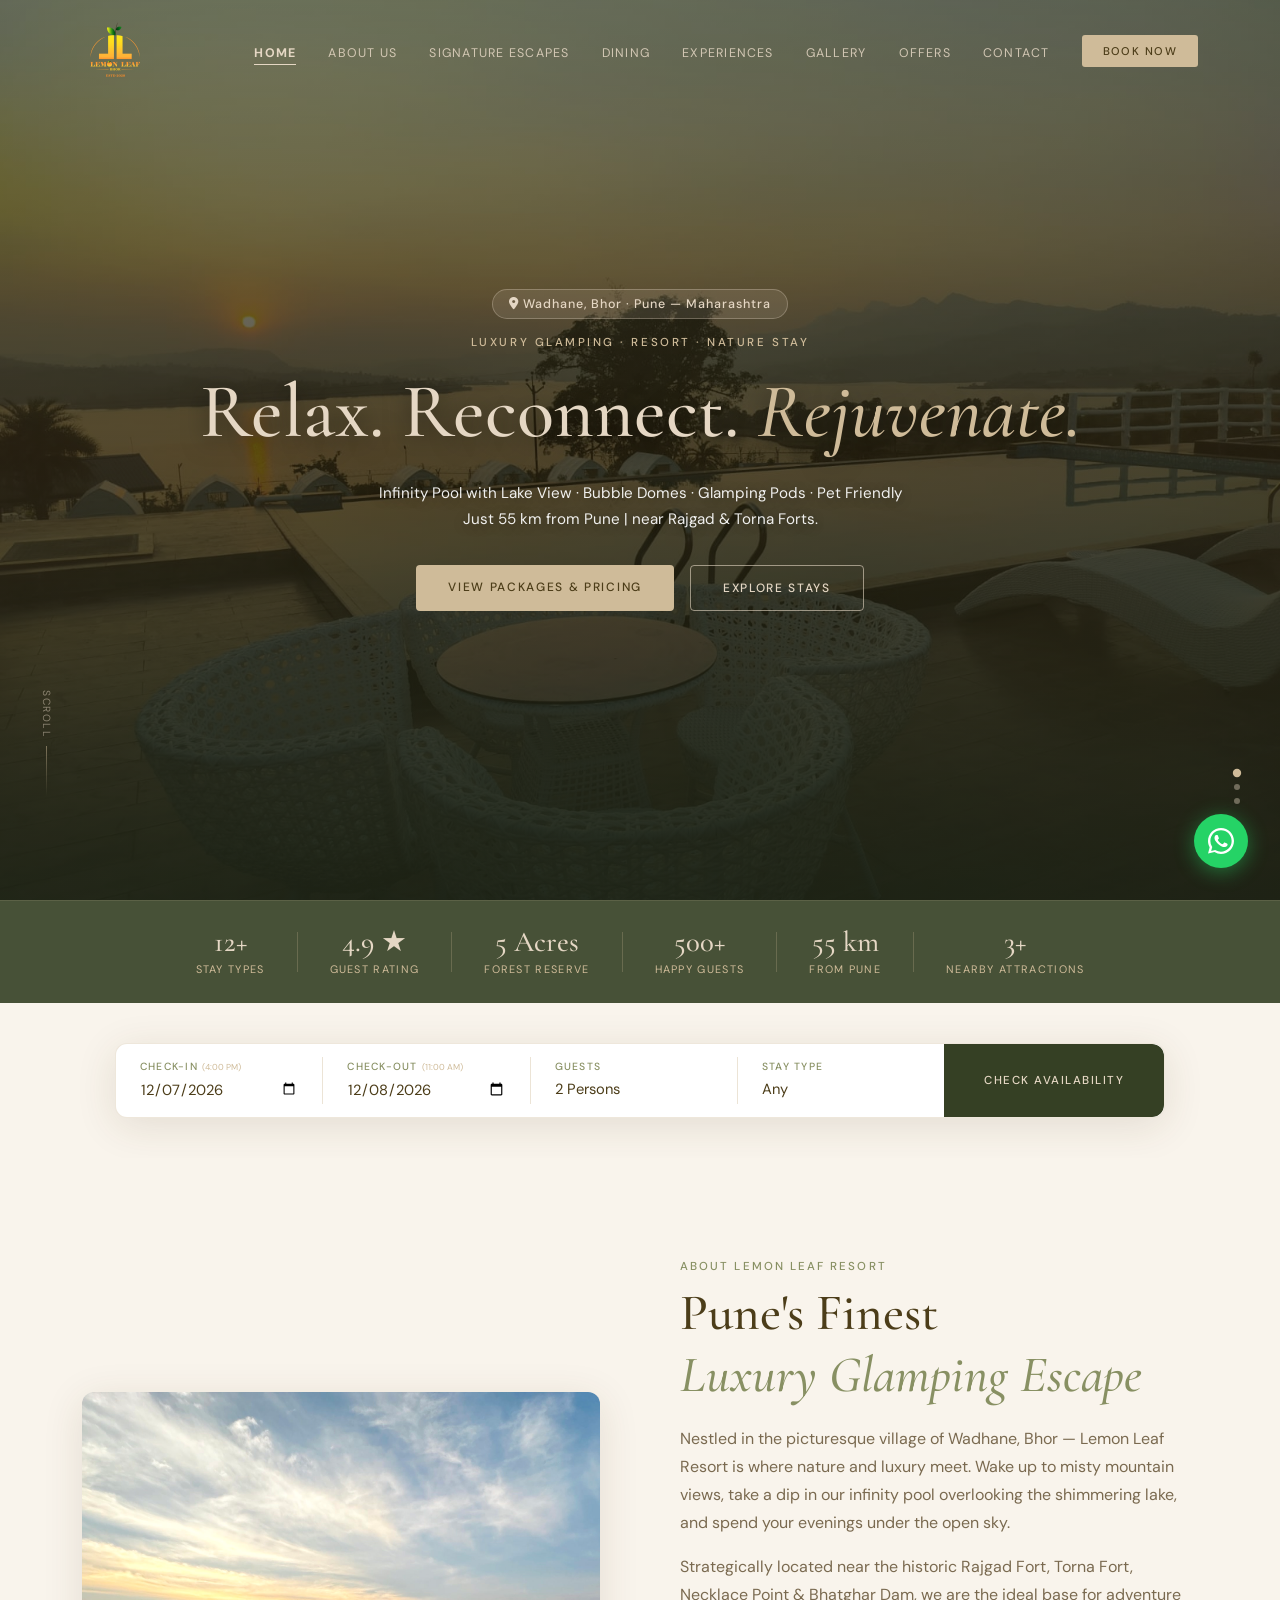
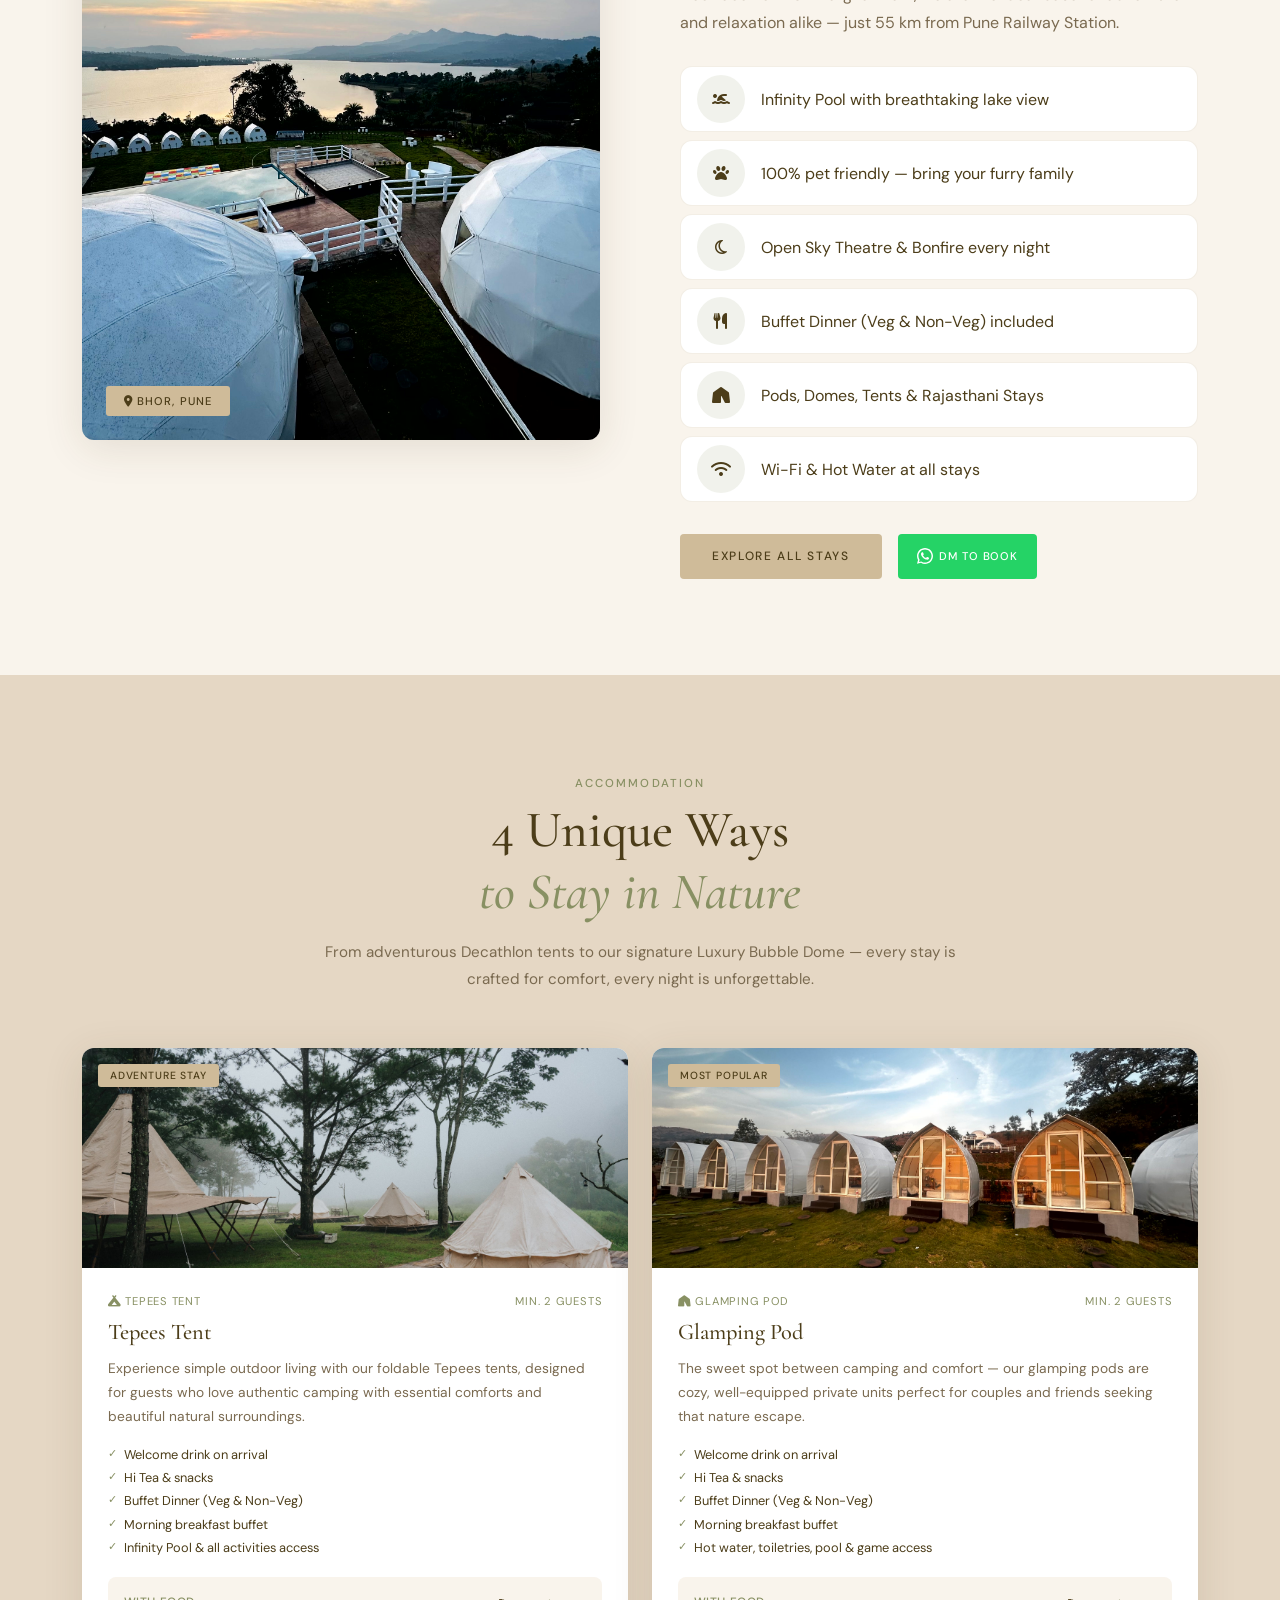
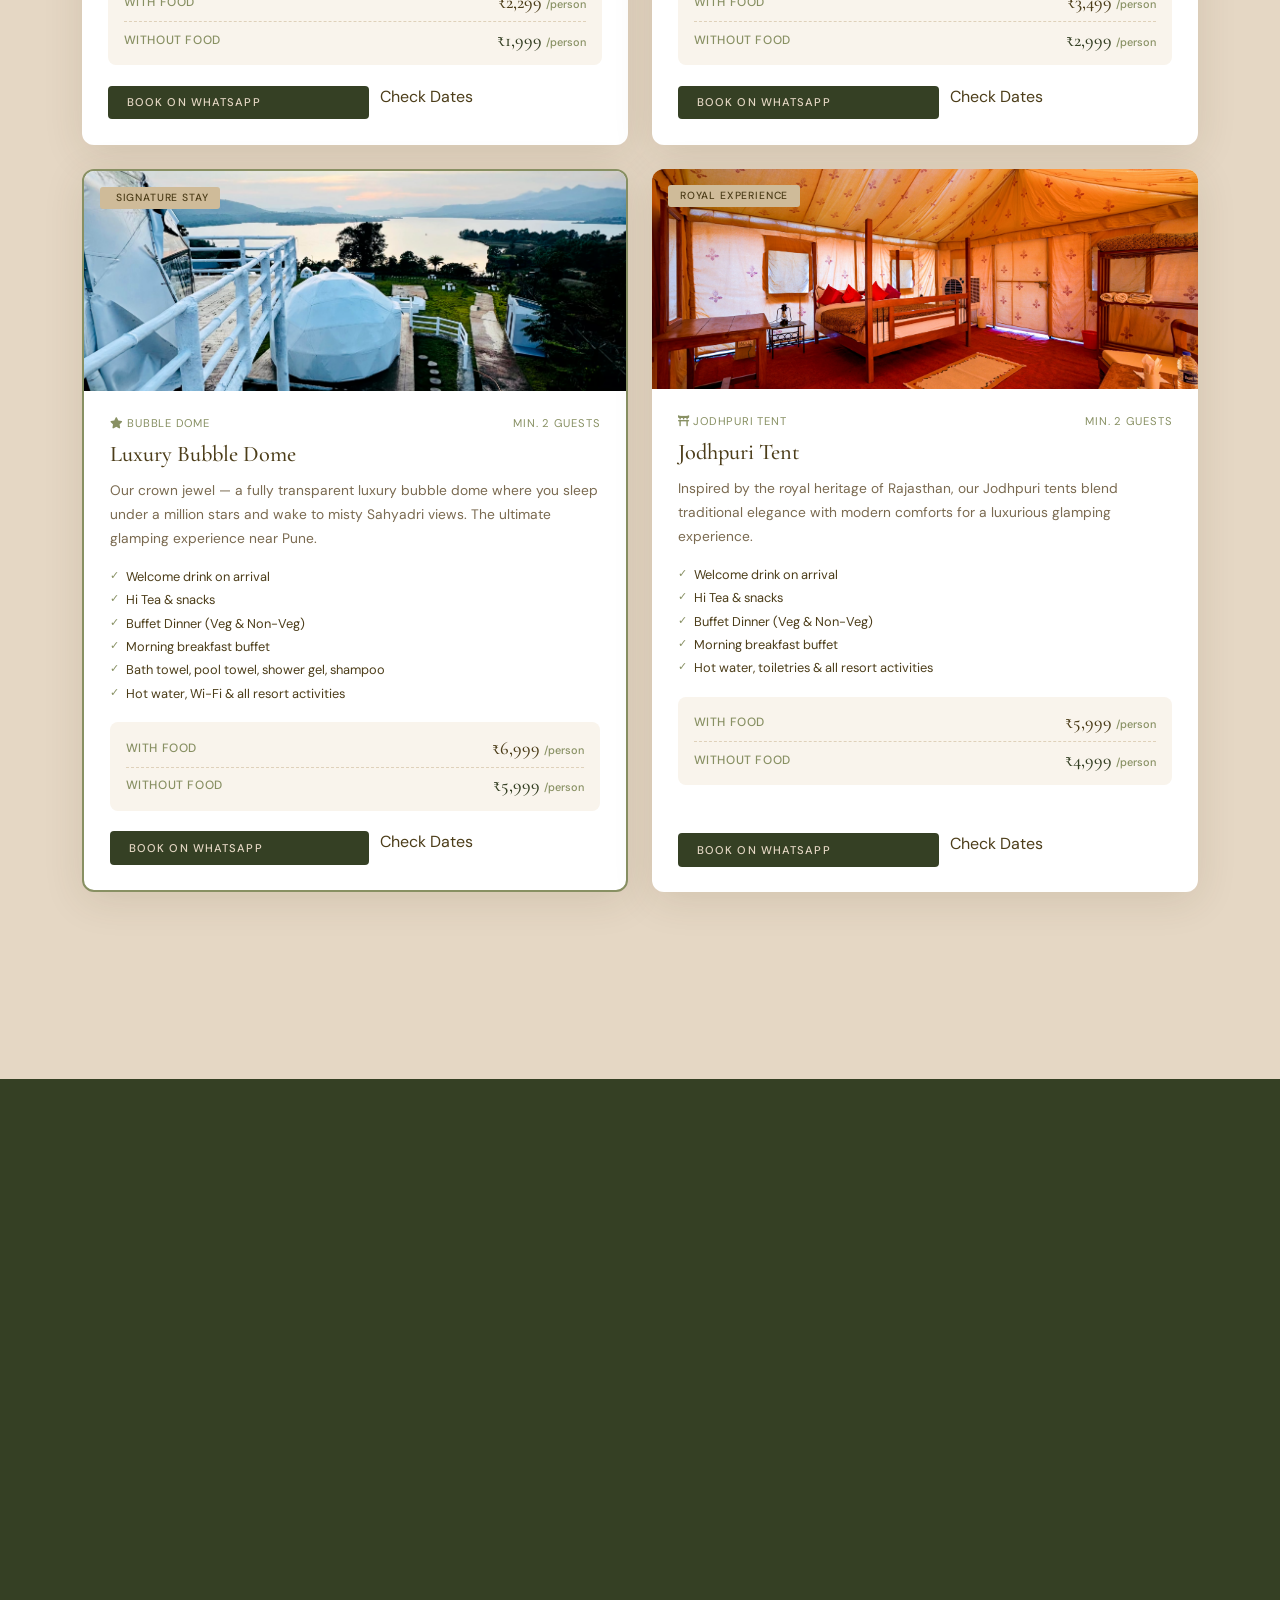
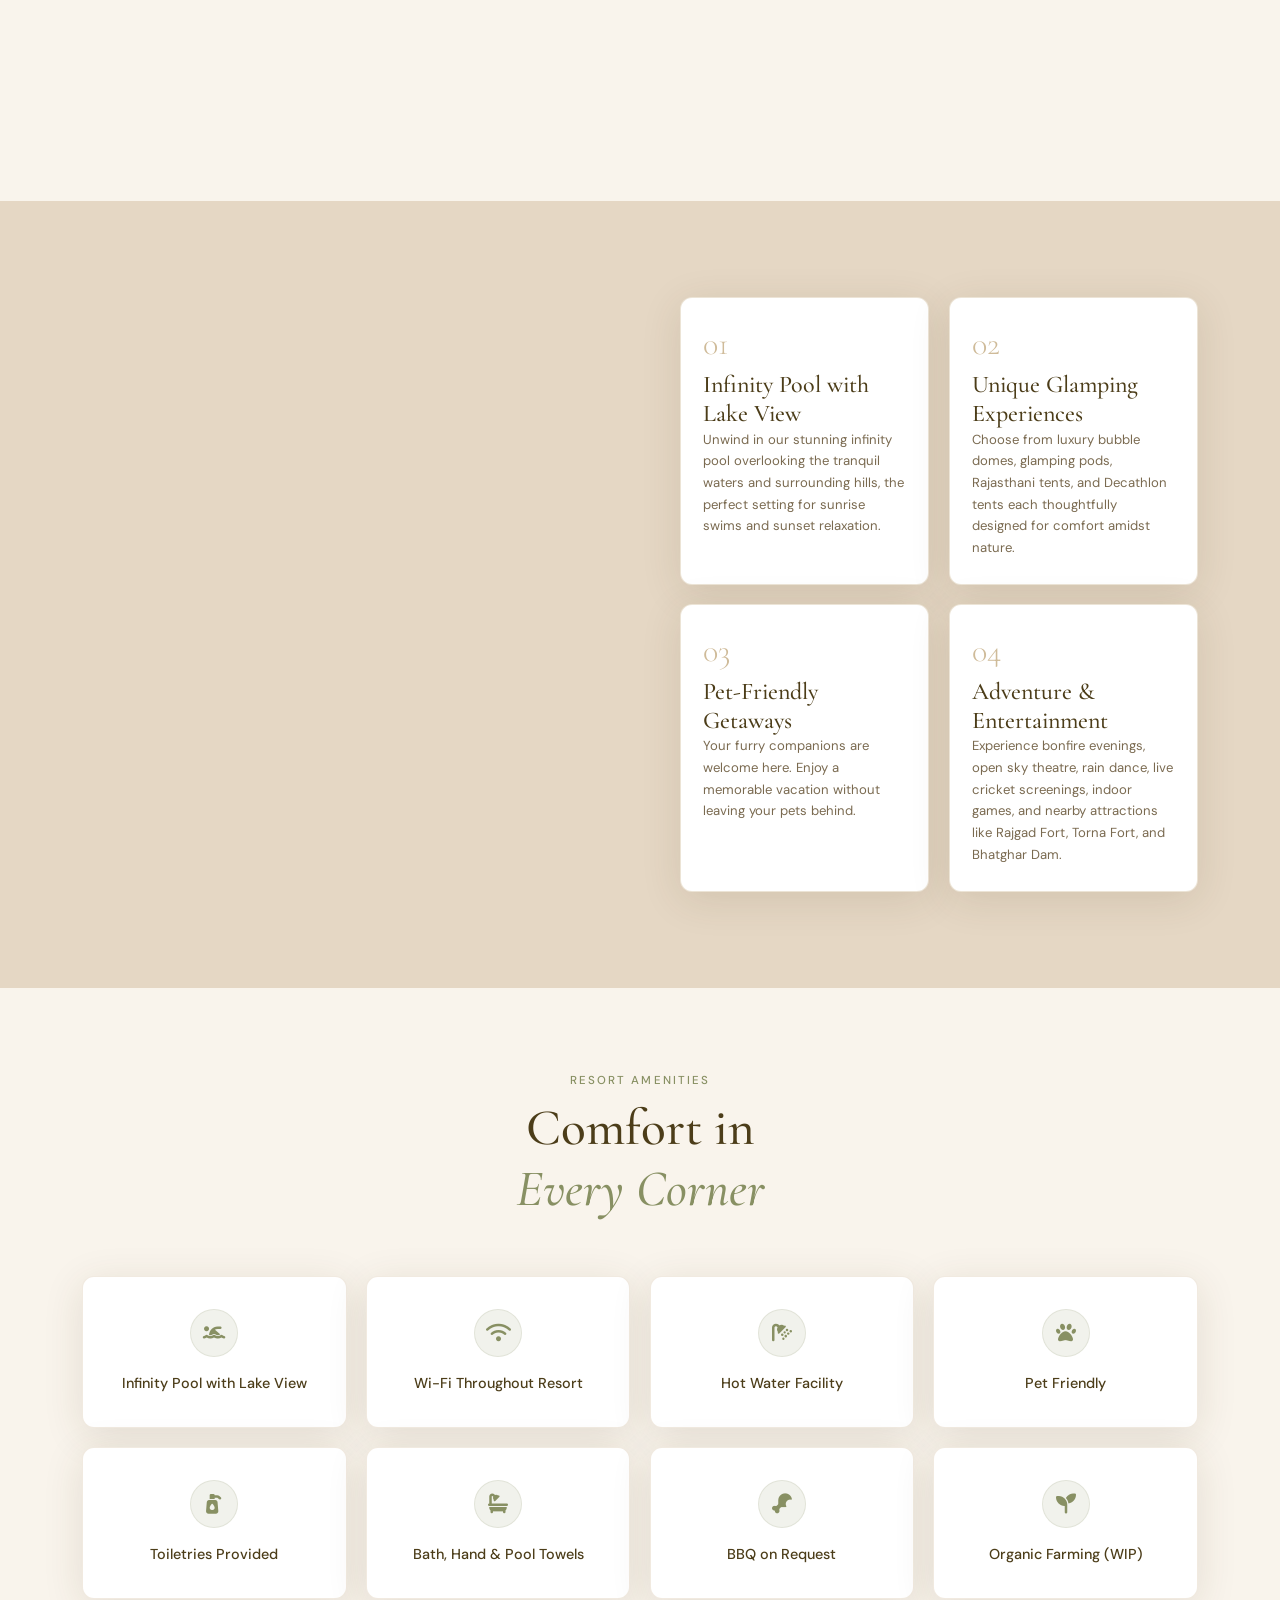
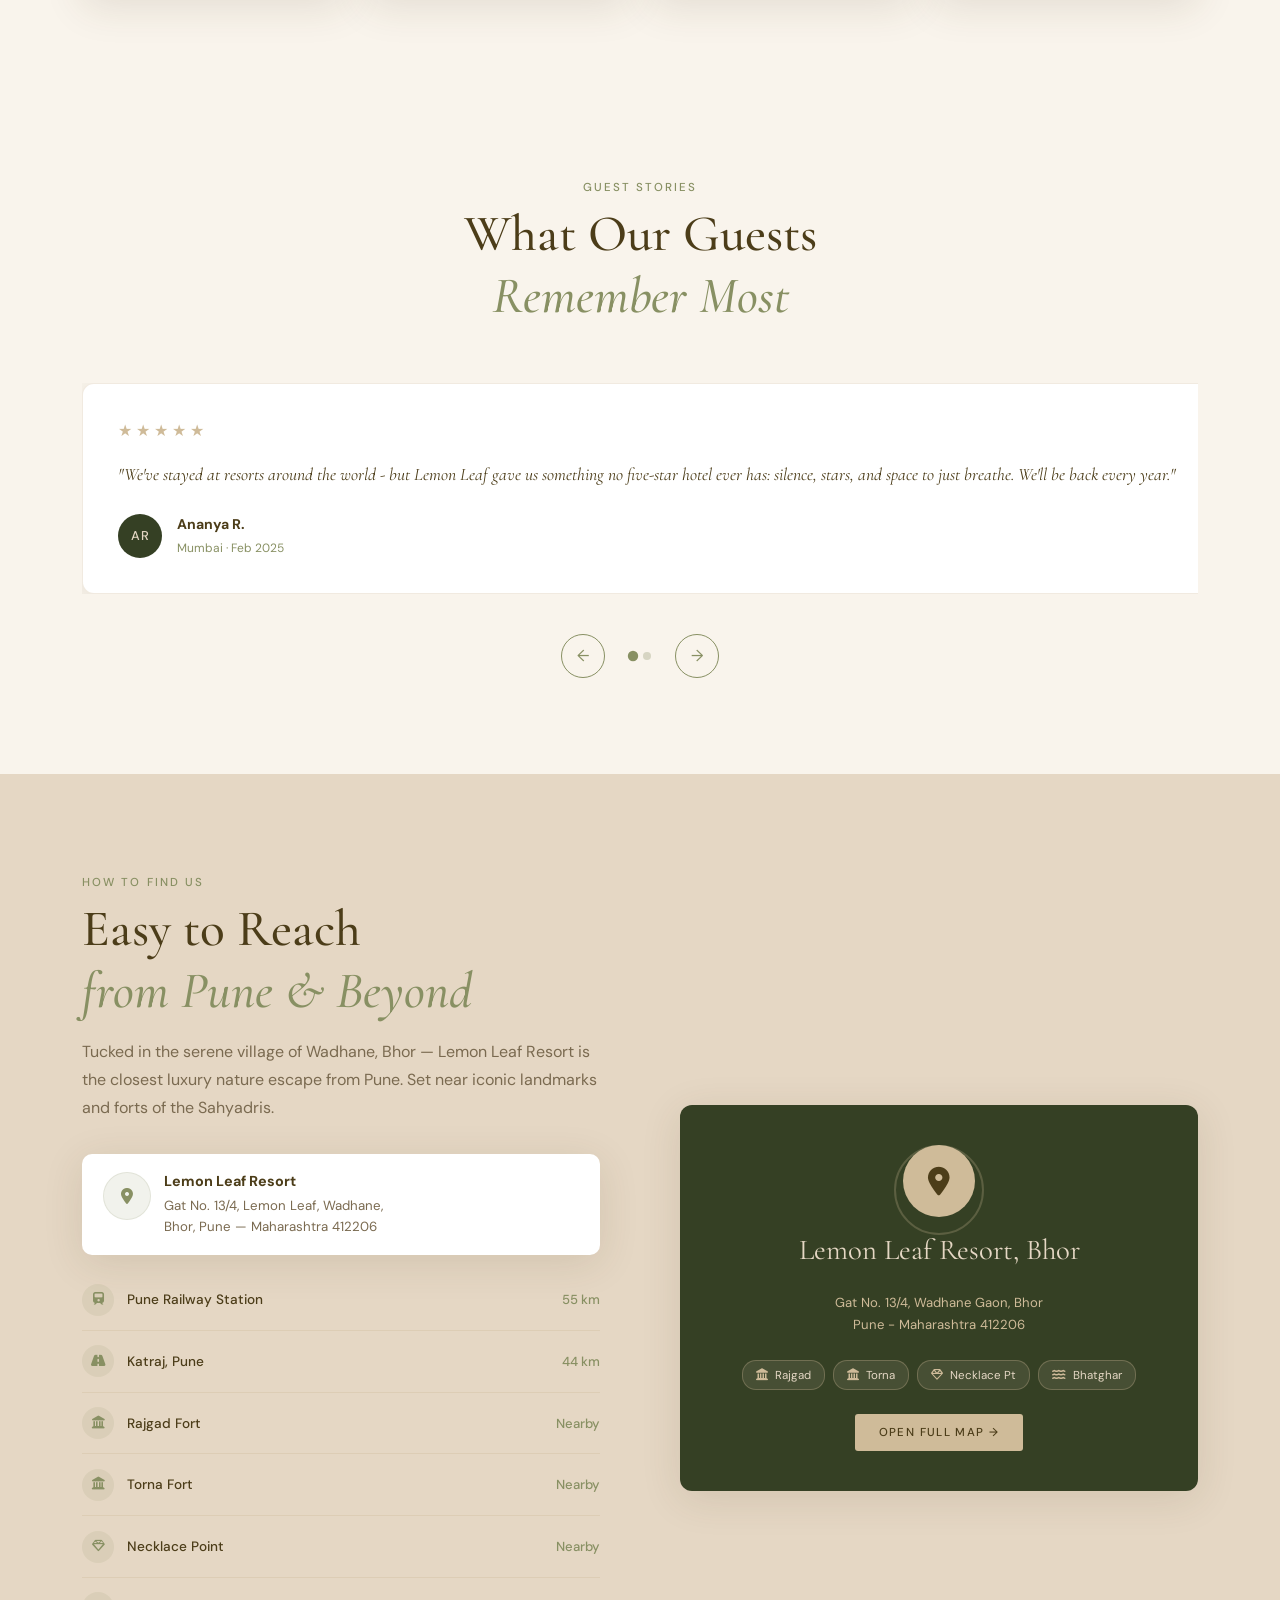
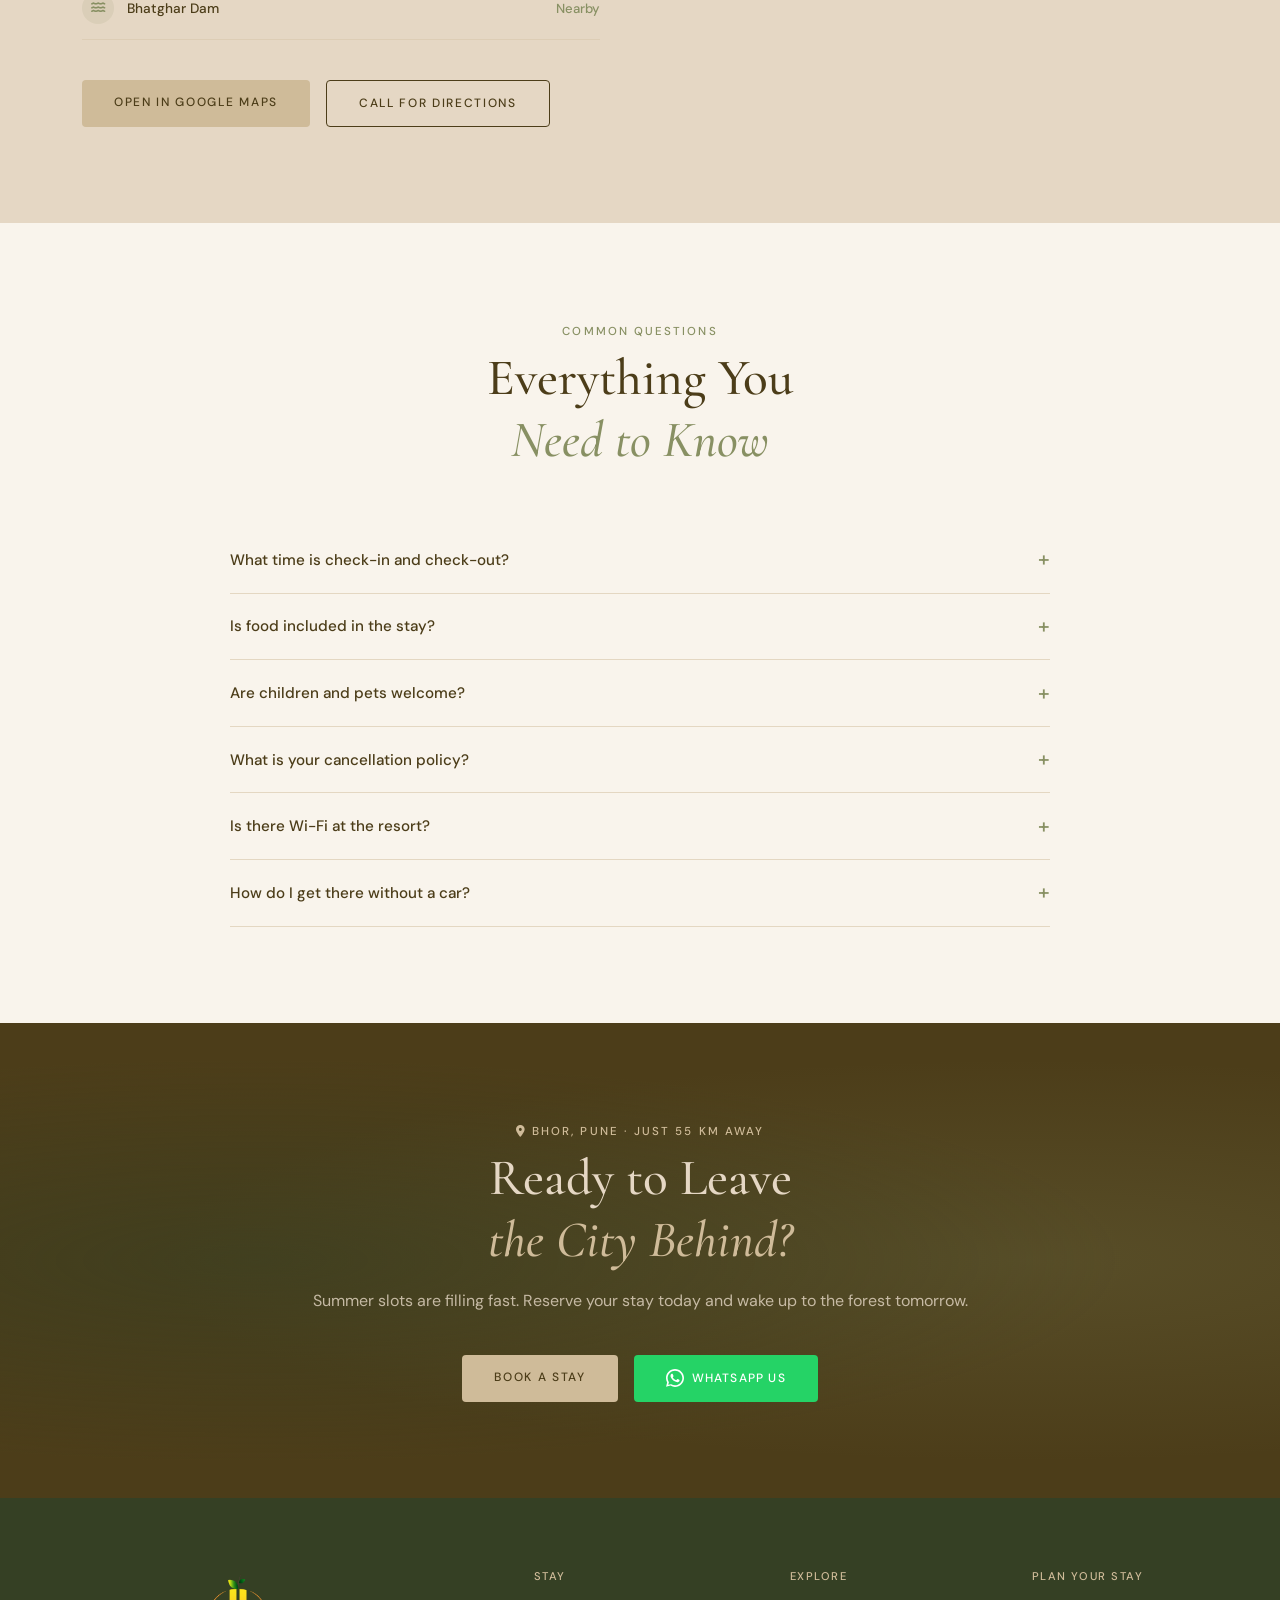
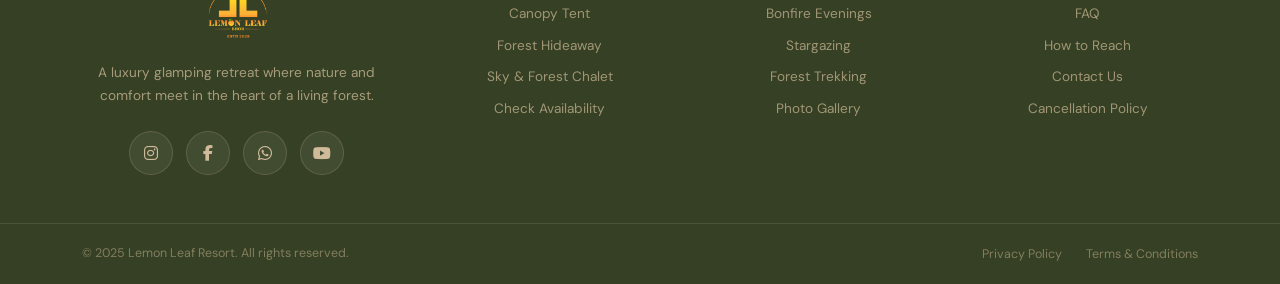
==== commit 61e88061: "images updated" ====
--- a/index.html
+++ b/index.html
@@ -187,7 +187,7 @@
                 <!-- DECATHLON TENT -->
                 <div class="stay-card reveal-up">
                     <div class="stay-img">
-                        <img src="https://images.unsplash.com/photo-1537225228614-56cc3556d7ed?w=800&q=80"
+                        <img src="/images/Escapes/tepees-tent.jpg?w=800&q=80"
                             alt="Decathlon Camping Tent Bhor" loading="lazy" />
                         <div class="stay-tag">Adventure Stay</div>
                     </div>
@@ -210,7 +210,6 @@
                                 <span class="price-label">With Food</span>
                                 <span class="price-val">₹2,299 <small>/person</small></span>
                             </div>
-
                             <div class="price-row weekend">
                                 <span class="price-label">Without Food</span>
                                 <span class="price-val">₹1,999 <small>/person</small></span>
@@ -246,12 +245,14 @@
                             <li>Hot water, toiletries, pool &amp; game access</li>
                         </ul>
                         <div class="pricing-block">
-                            <div class="price-row"><span class="price-label">Mon – Thu</span><span
-                                    class="price-val">₹2,200
-                                    <small>/person</small></span></div>
-                            <div class="price-row weekend"><span class="price-label">Fri – Sun</span><span
-                                    class="price-val">₹2,550
-                                    <small>/person</small></span></div>
+                            <div class="price-row">
+                                <span class="price-label">With Food</span>
+                                <span class="price-val">₹3,499 <small>/person</small></span>
+                            </div>
+                            <div class="price-row weekend">
+                                <span class="price-label">Without Food</span>
+                                <span class="price-val">₹2,999 <small>/person</small></span>
+                            </div>
                         </div>
                         <div class="stay-footer">
                             <a href="https://wa.me/919876543210" target="_blank" rel="noopener" class="btn-sm">Book on
@@ -264,7 +265,7 @@
                 <!-- LUXURY BUBBLE DOME -->
                 <div class="stay-card featured reveal-up delay-2">
                     <div class="stay-img">
-                        <img src="/images/Escapes/bubble-dom.jpg"
+                        <img src="/images/Escapes/bubble-dom.jpg?w=800&q=80"
                             alt="Luxury Bubble Dome Resort near Pune" loading="lazy" />
                         <div class="stay-tag"><i class="fa-solid fa-sparkles"></i> Signature Stay</div>
                     </div>
@@ -284,12 +285,14 @@
                             <li>Hot water, Wi-Fi &amp; all resort activities</li>
                         </ul>
                         <div class="pricing-block">
-                            <div class="price-row"><span class="price-label">Mon – Thu</span><span
-                                    class="price-val">₹4,000
-                                    <small>/person</small></span></div>
-                            <div class="price-row weekend"><span class="price-label">Fri – Sun</span><span
-                                    class="price-val">₹5,000
-                                    <small>/person</small></span></div>
+                            <div class="price-row">
+                                <span class="price-label">With Food</span>
+                                <span class="price-val">₹6,999 <small>/person</small></span>
+                            </div>
+                            <div class="price-row weekend">
+                                <span class="price-label">Without Food</span>
+                                <span class="price-val">₹5,999 <small>/person</small></span>
+                            </div>
                         </div>
                         <div class="stay-footer">
                             <a href="https://wa.me/919876543210" target="_blank" rel="noopener" class="btn-sm">Book on
@@ -302,7 +305,7 @@
                 <!-- RAJASTHANI TENT -->
                 <div class="stay-card reveal-up delay-3">
                     <div class="stay-img">
-                        <img src="https://images.unsplash.com/photo-1504280390367-361c6d9f38f4?w=800&q=80"
+                        <img src="/images/Escapes/jodhpuri-tent.jpg?w=800&q=80"
                             alt="Rajasthani Luxury Tent Bhor" loading="lazy" />
                         <div class="stay-tag">Royal Experience</div>
                     </div>
@@ -319,12 +322,14 @@
                             <li>Hot water, toiletries &amp; all resort activities</li>
                         </ul>
                         <div class="pricing-block">
-                            <div class="price-row"><span class="price-label">Mon – Thu</span><span
-                                    class="price-val">₹3,750
-                                    <small>/person</small></span></div>
-                            <div class="price-row weekend"><span class="price-label">Fri – Sun</span><span
-                                    class="price-val">₹4,500
-                                    <small>/person</small></span></div>
+                            <div class="price-row">
+                                <span class="price-label">With Food</span>
+                                <span class="price-val">₹5,999 <small>/person</small></span>
+                            </div>
+                            <div class="price-row weekend">
+                                <span class="price-label">Without Food</span>
+                                <span class="price-val">₹4,999 <small>/person</small></span>
+                            </div>
                         </div>
                         <div class="stay-footer">
                             <a href="https://wa.me/919876543210" target="_blank" rel="noopener" class="btn-sm">Book on
@@ -732,7 +737,7 @@
                 <div class="faq-item reveal-up"><button class="faq-q" aria-expanded="false">What time is check-in and
                         check-out?<span class="faq-icon">+</span></button>
                     <div class="faq-a">
-                        <p>Check-in is from 2:00 PM and check-out is by 11:00 AM. Early check-in and late check-out can
+                        <p>Check-in is from 4:00 PM and check-out is by 11:00 AM. Early check-in and late check-out can
                             be arranged subject to availability - please contact us at the time of booking.</p>
                     </div>
                 </div>
